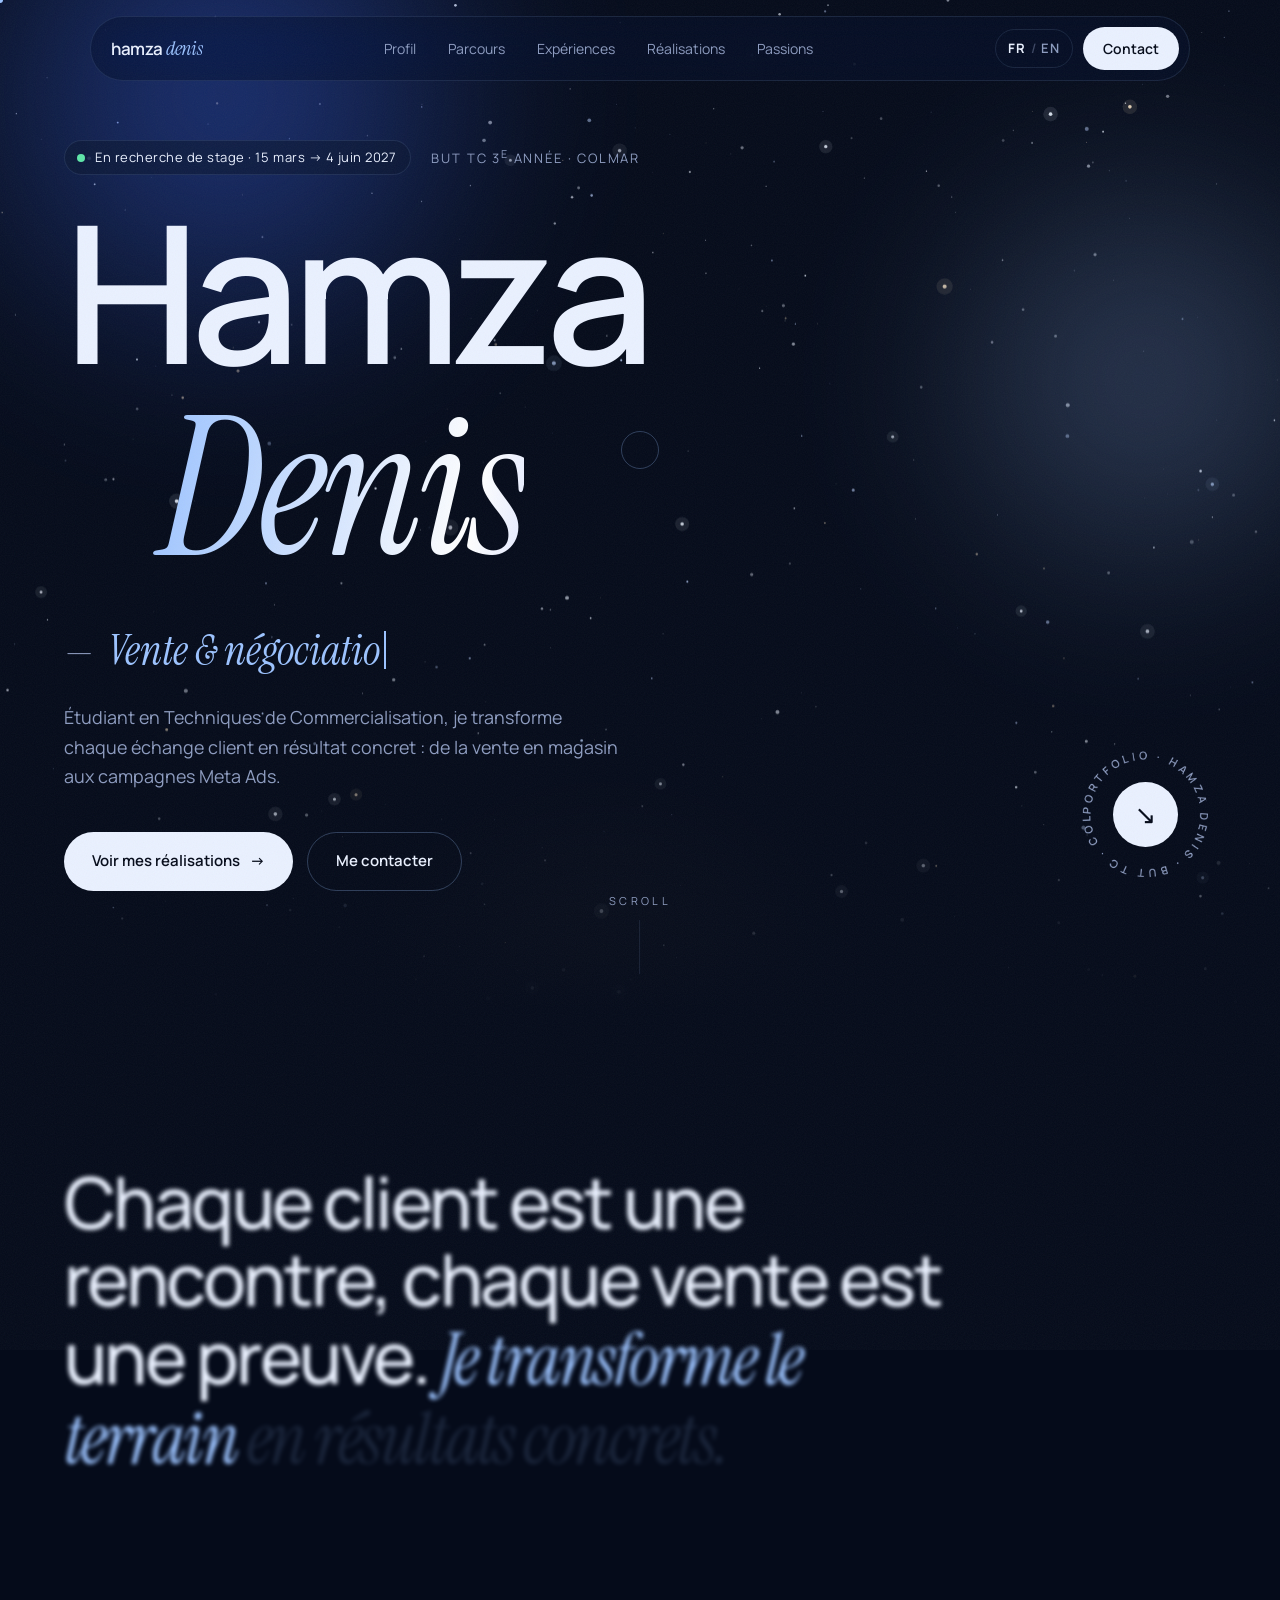
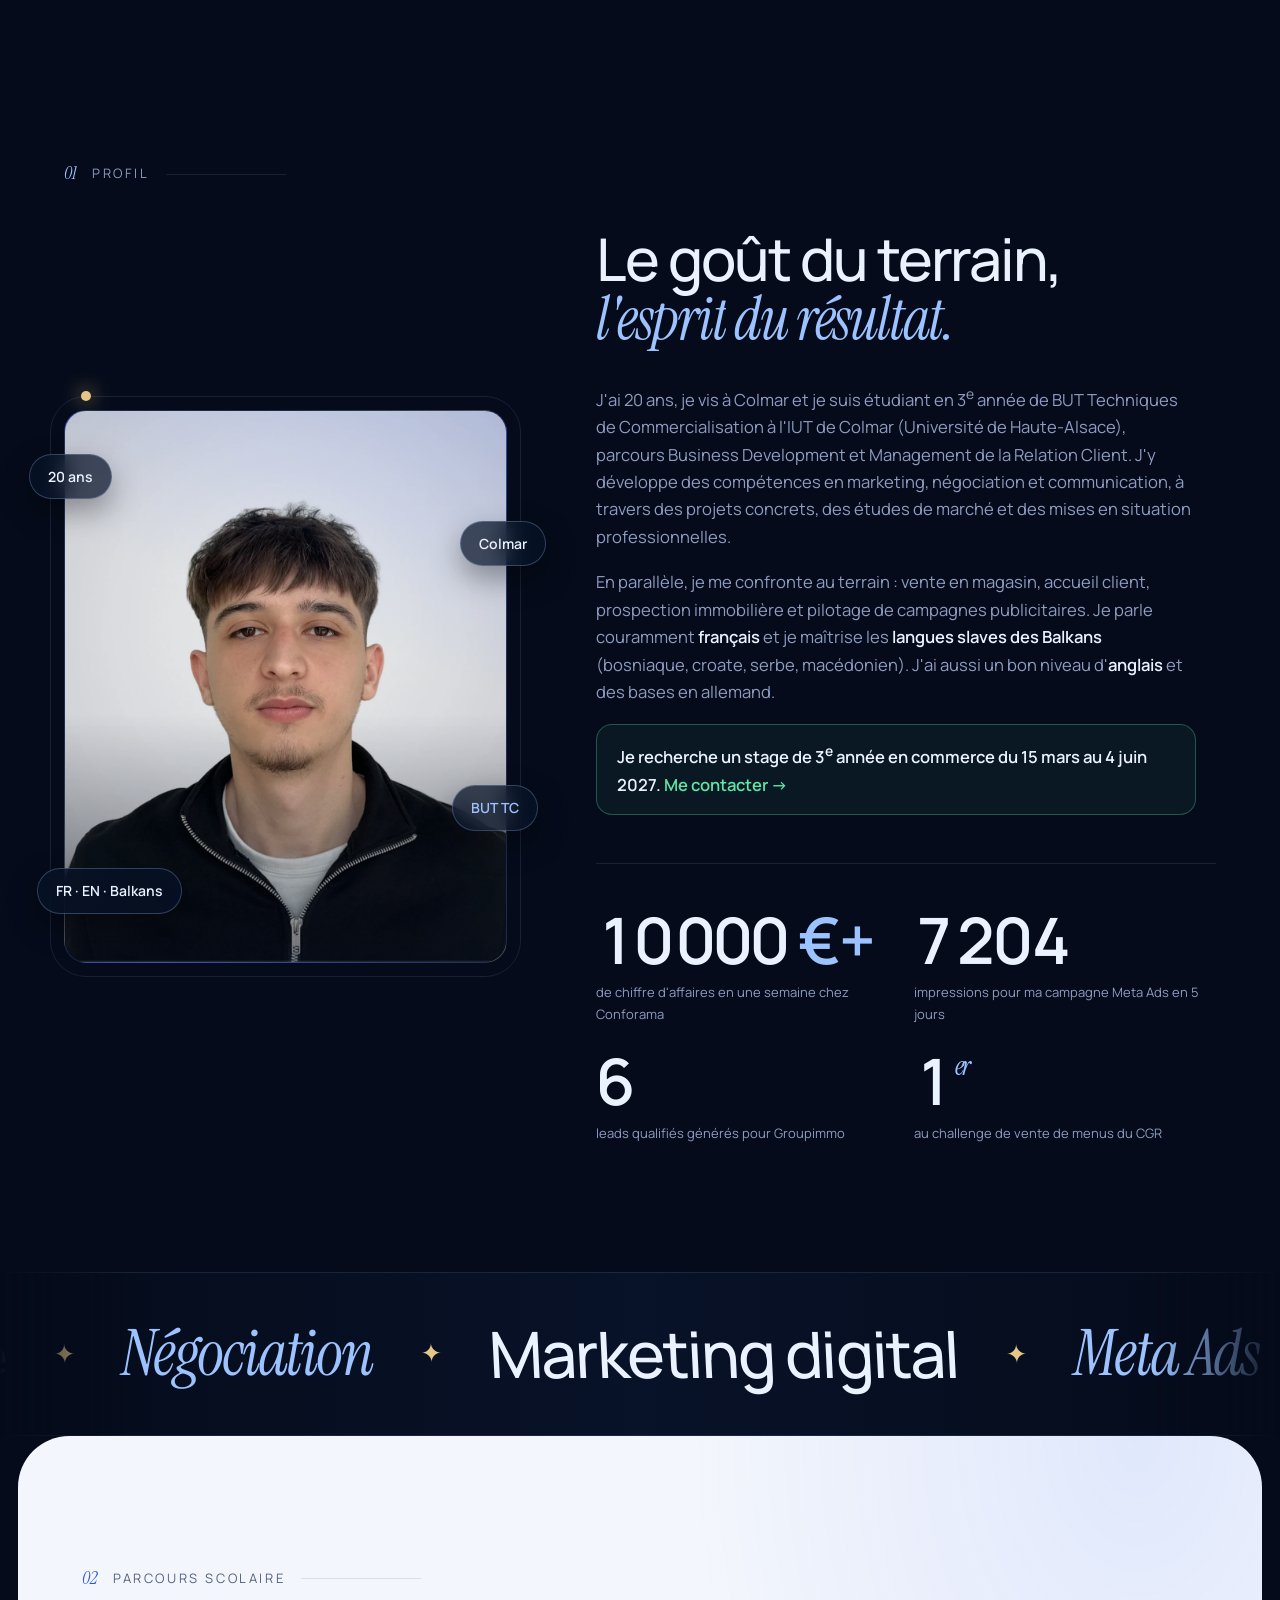
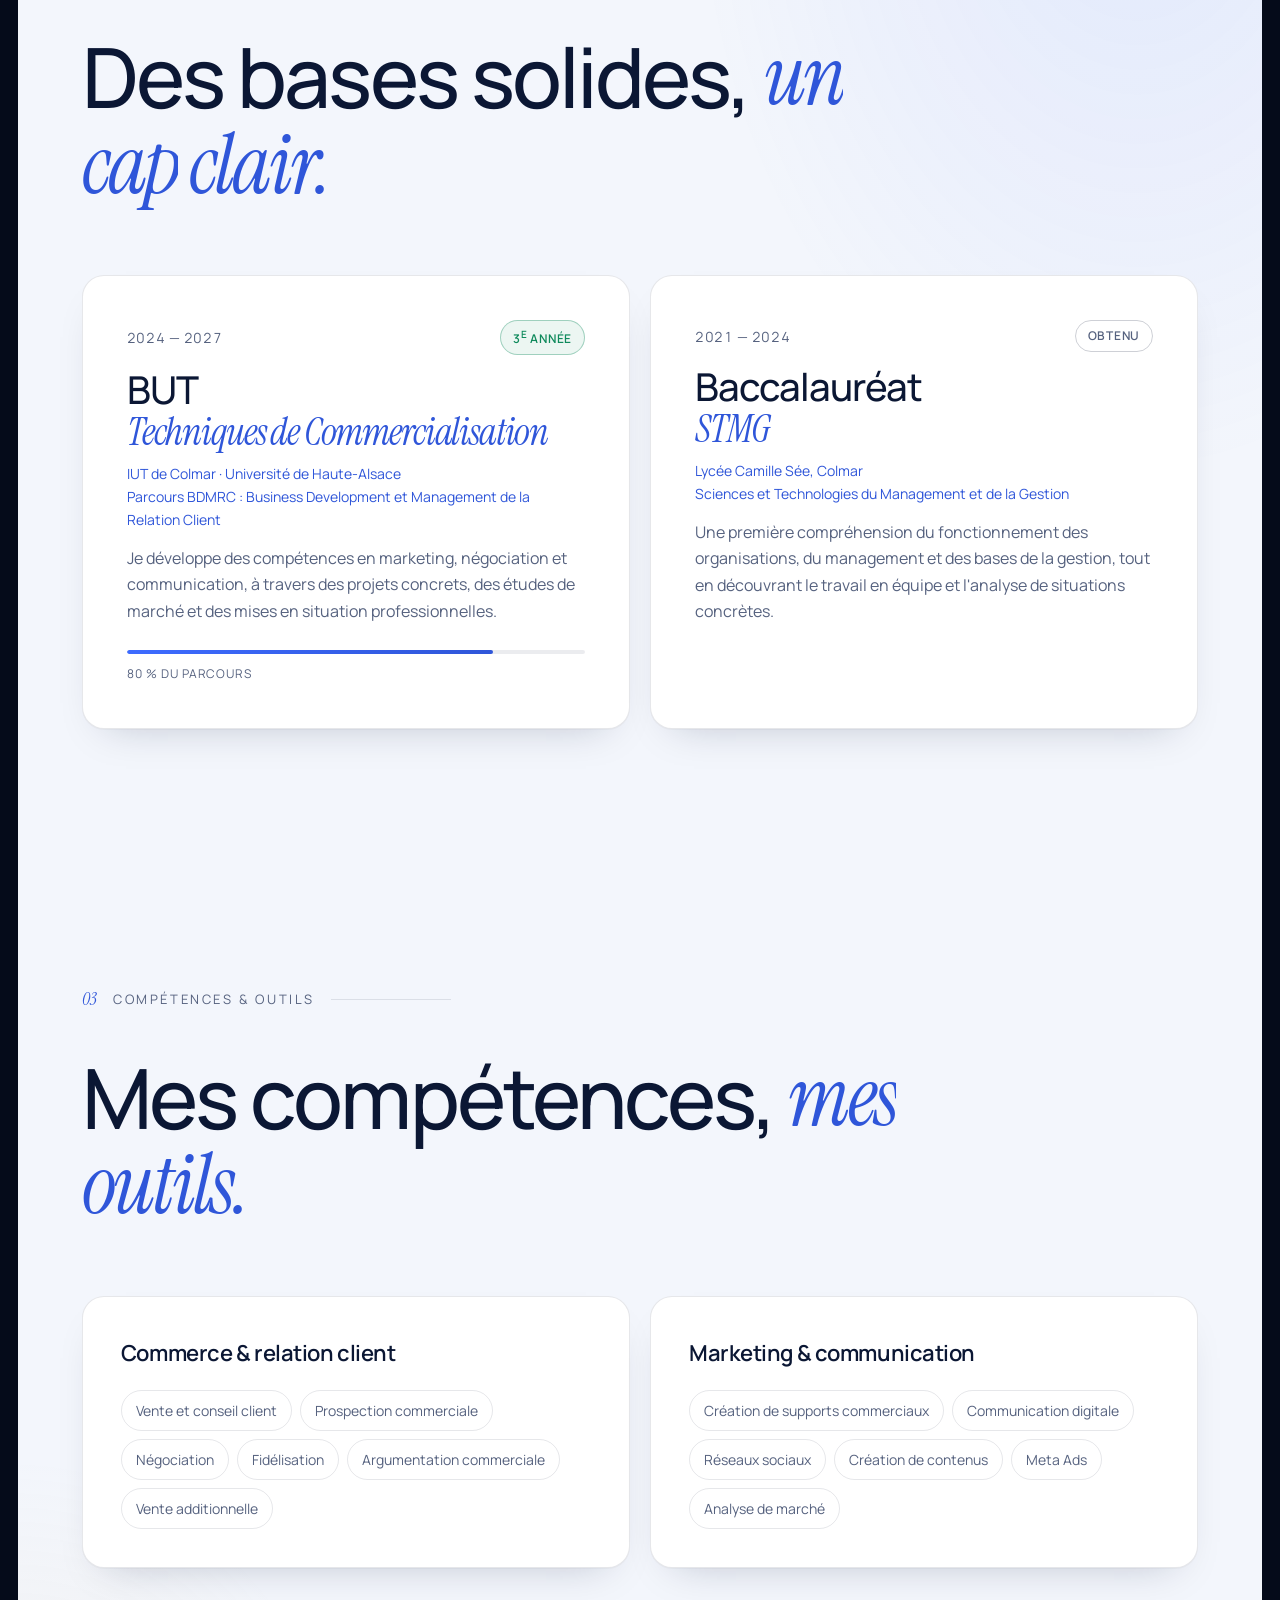
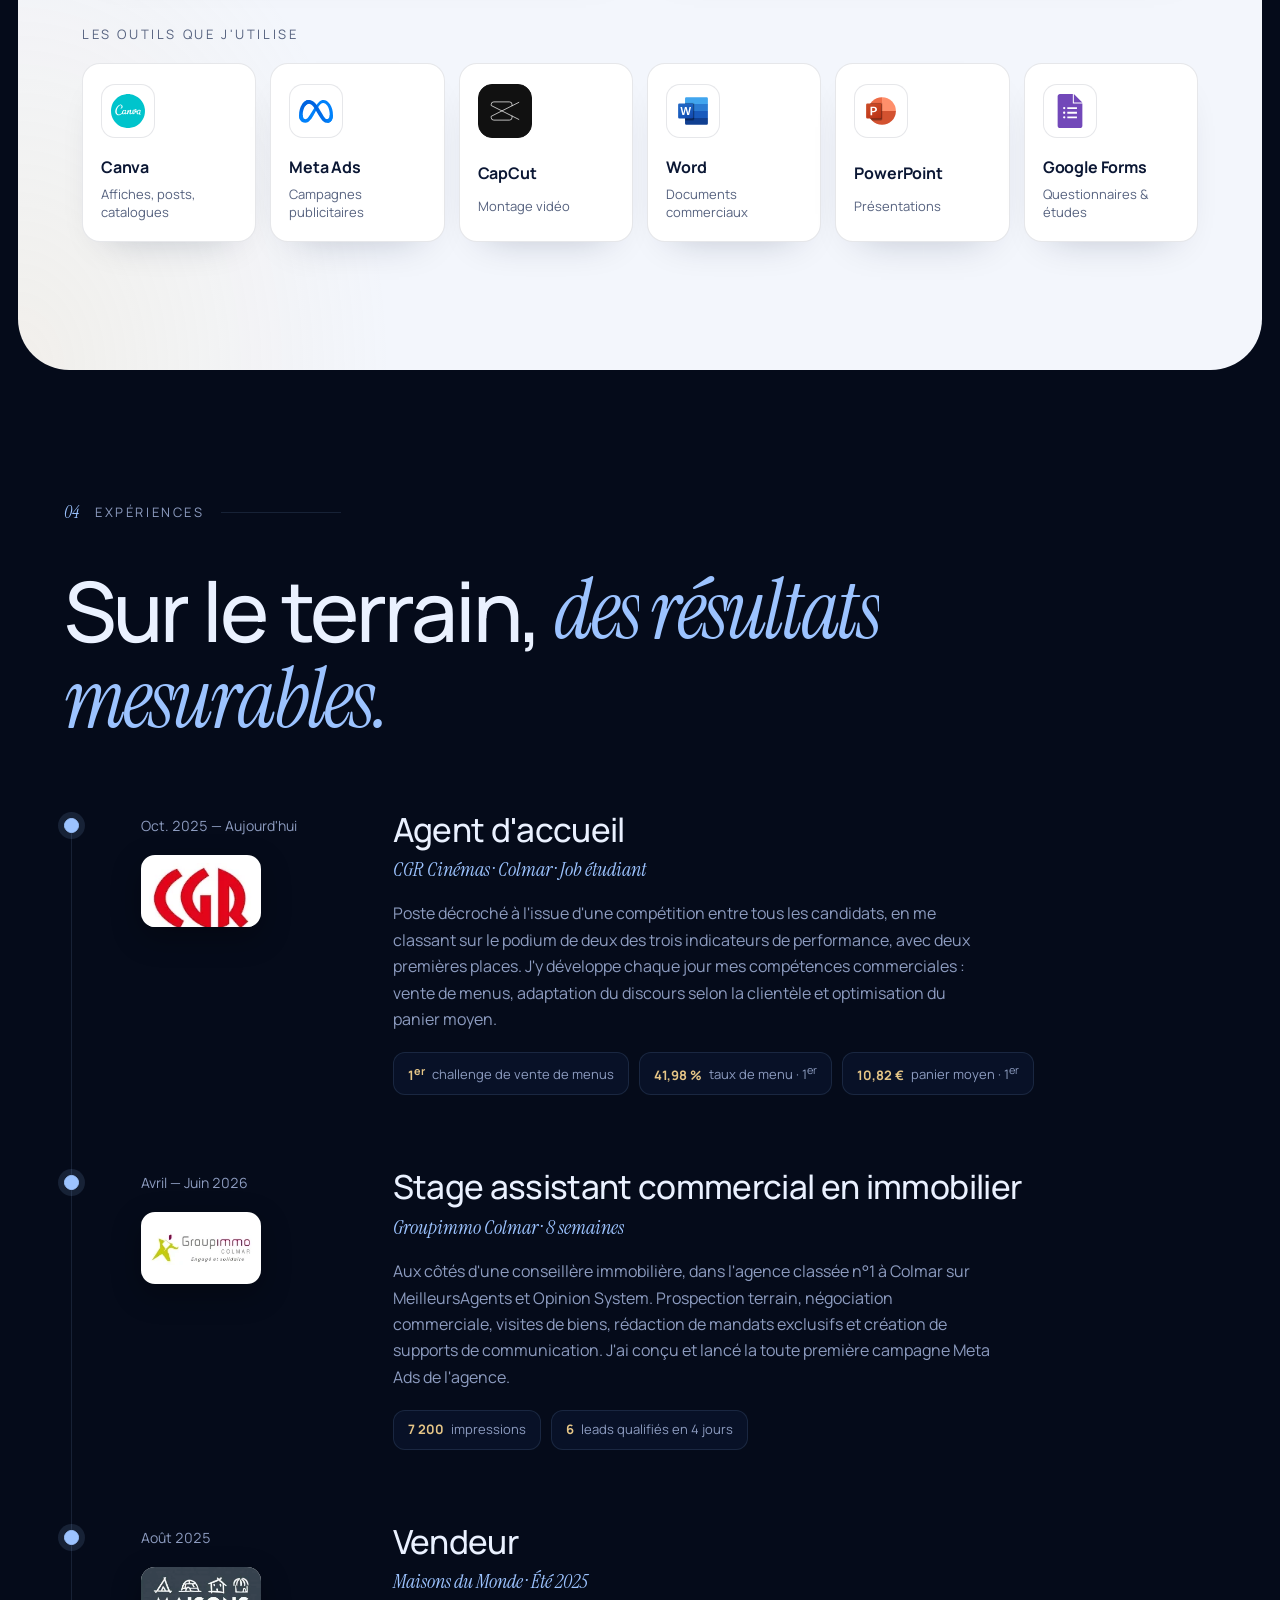
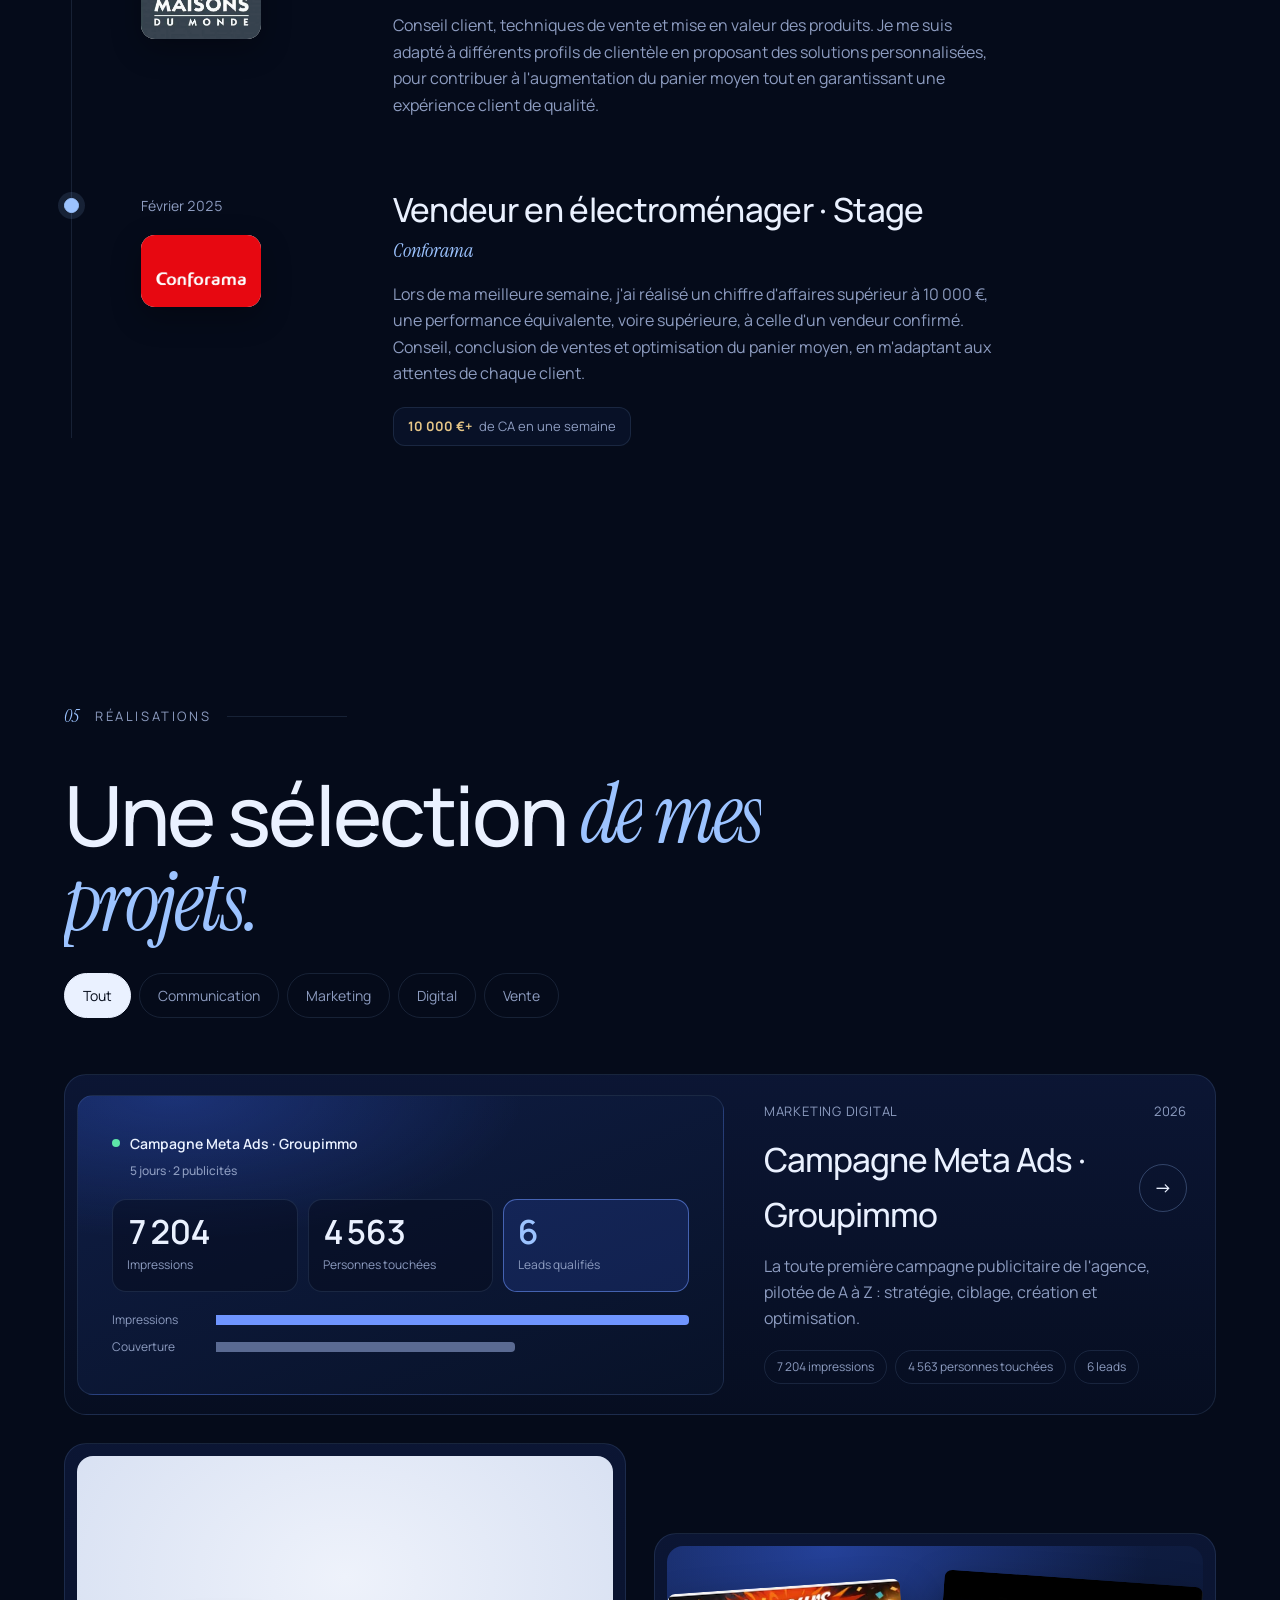
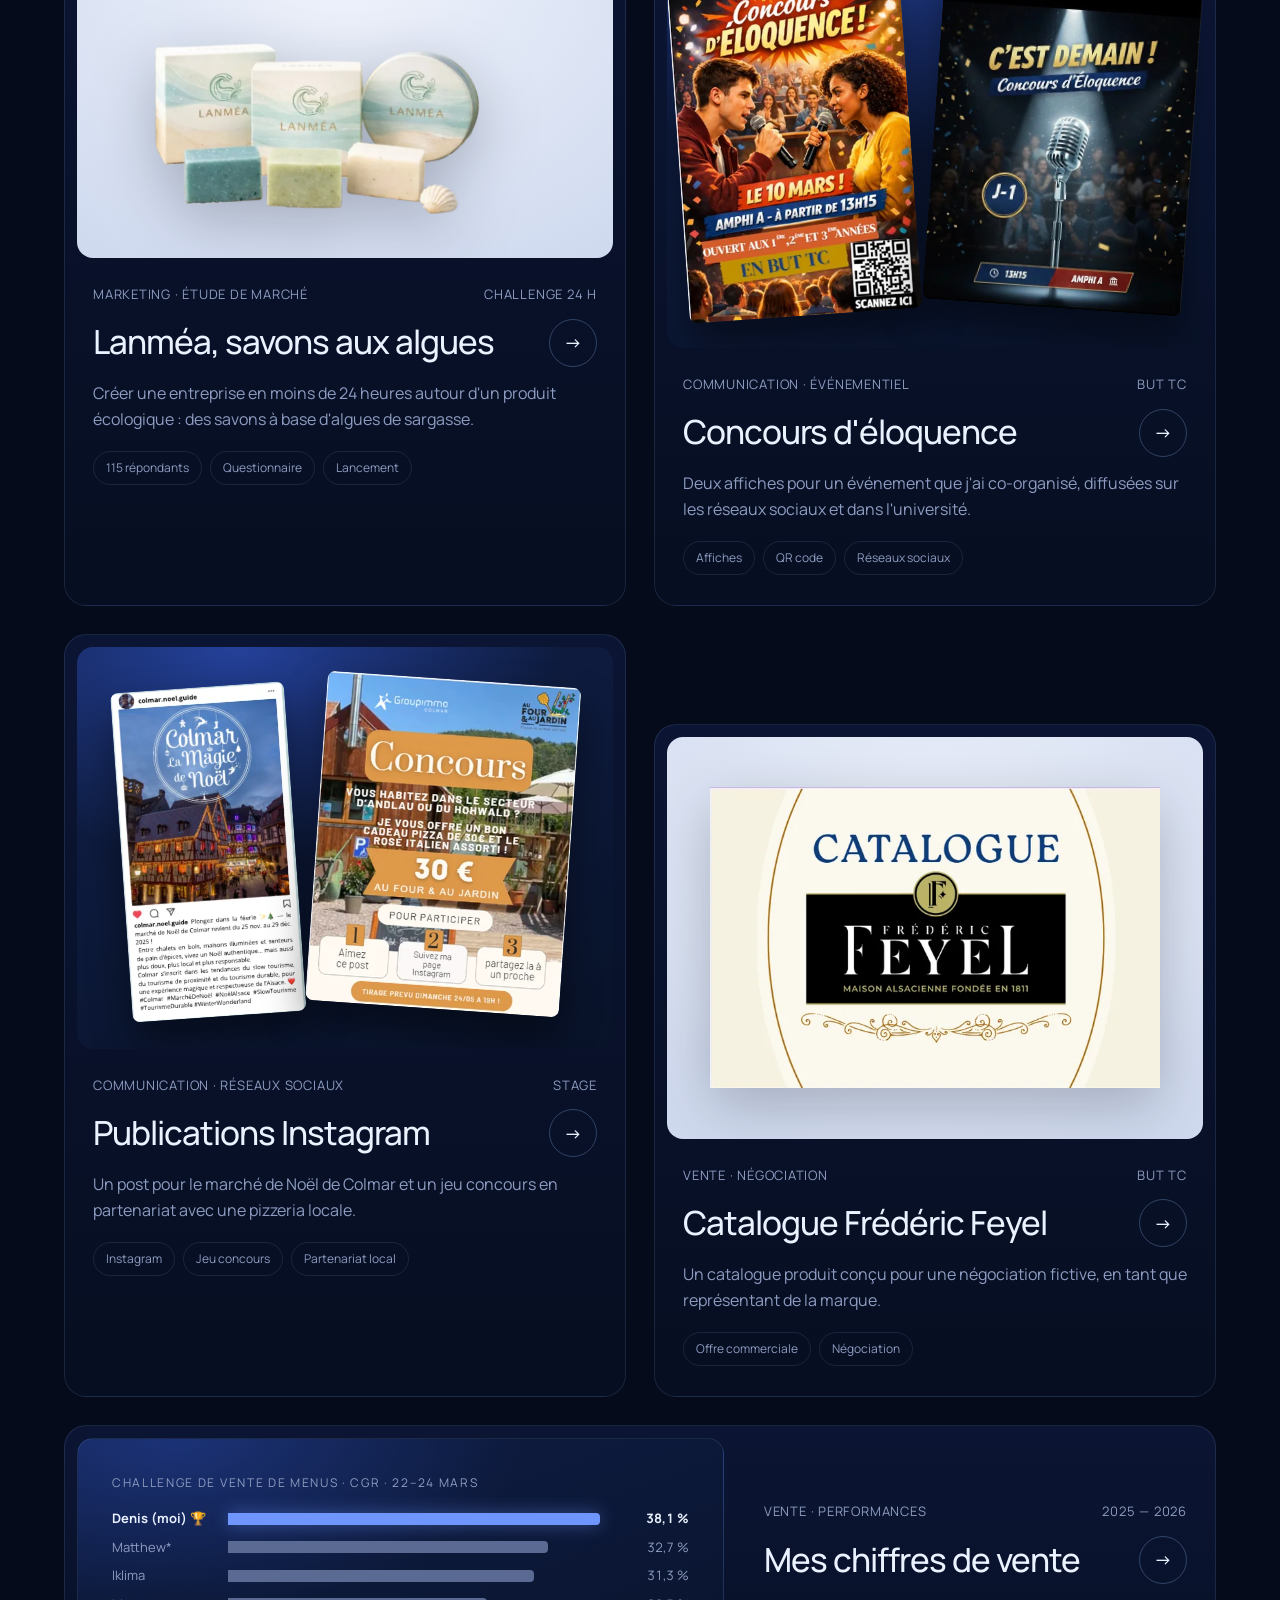
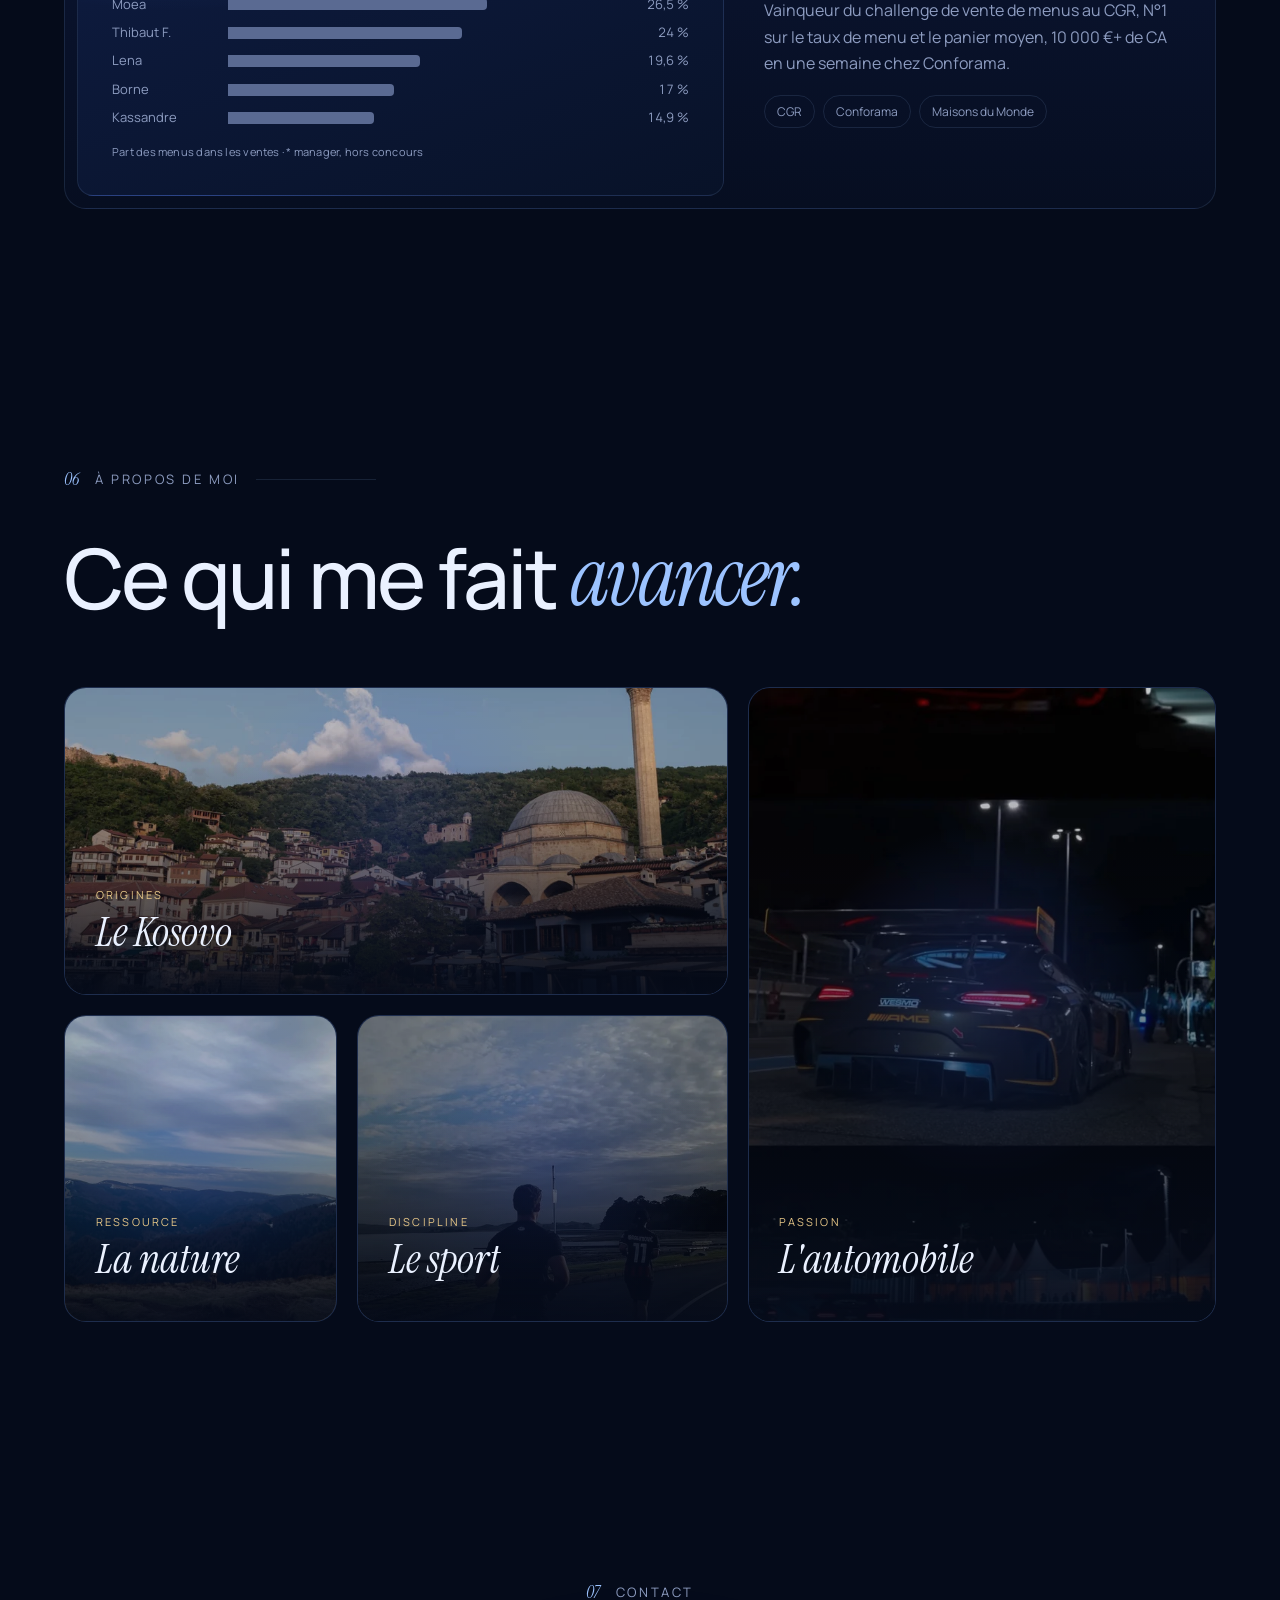
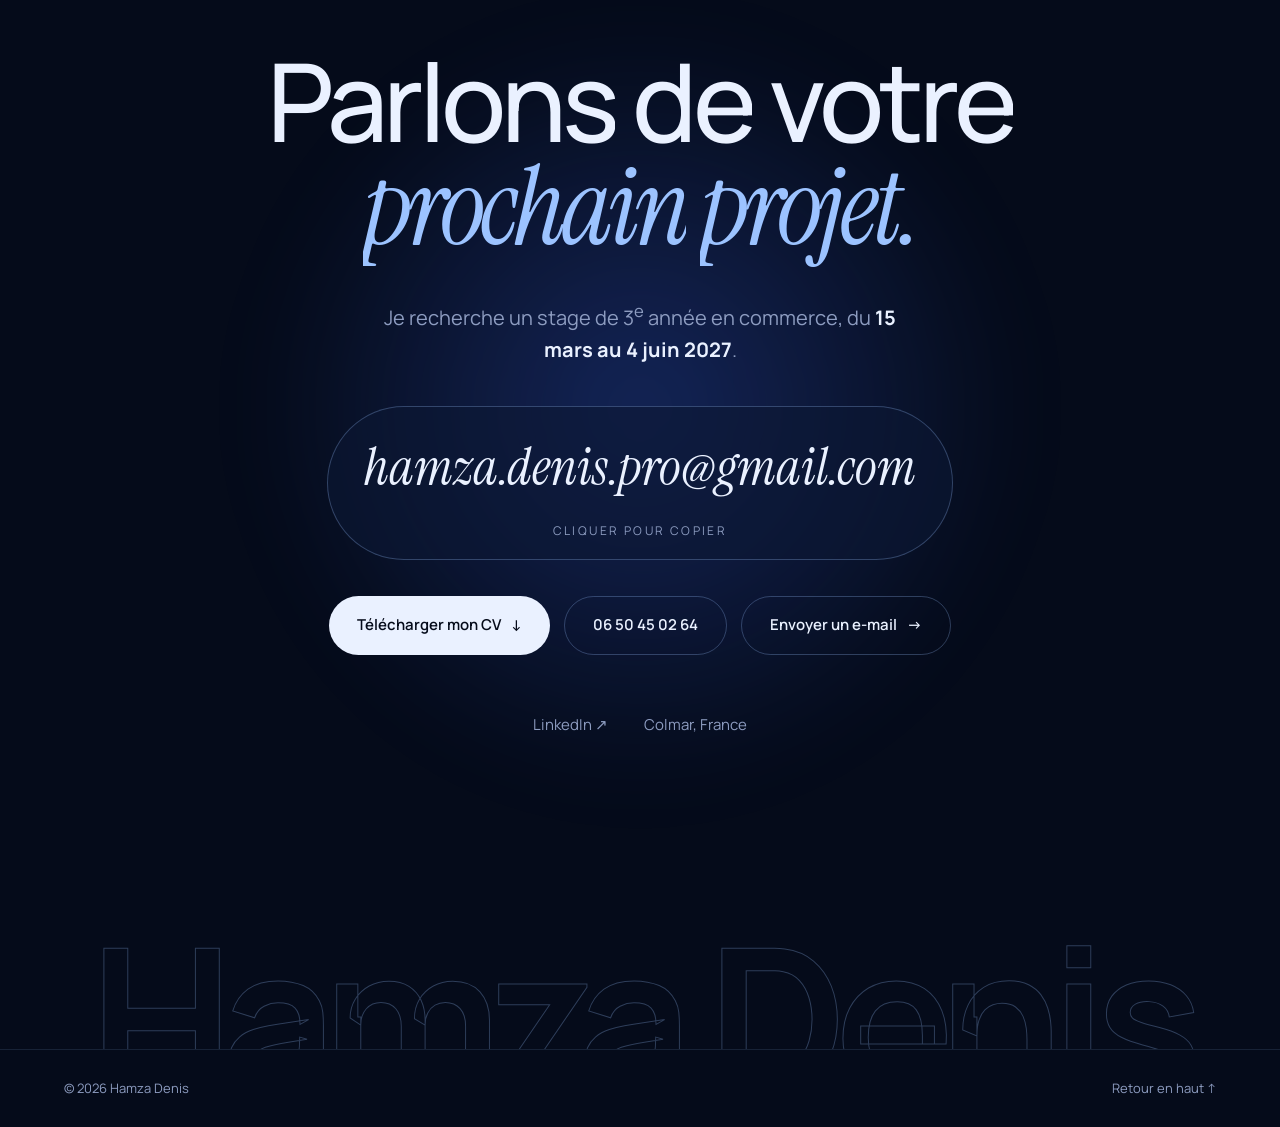
==== index.html @ ce9fbd15 "Replace light beams with twinkling starfield and shooting stars Co-Authored-By: Claude Opus 5.5 <nor" ====
<!doctype html>
<html lang="fr">
<head>
  <meta charset="utf-8" />
  <meta name="viewport" content="width=device-width, initial-scale=1" />
  <title>Hamza Denis — Portfolio</title>
  <meta name="description" content="Hamza Denis, étudiant en BUT Techniques de Commercialisation à Colmar. Vente, marketing digital, communication." />
  <meta name="theme-color" content="#050b1a" />
  <meta property="og:title" content="Hamza Denis — Portfolio" />
  <meta property="og:description" content="Étudiant en BUT Techniques de Commercialisation à Colmar. Vente, marketing digital, communication." />
  <meta property="og:image" content="https://hamzadenispro.github.io/assets/img/og-image.jpg" />
  <meta property="og:url" content="https://hamzadenispro.github.io/" />
  <meta property="og:type" content="website" />
  <meta property="og:locale" content="fr_FR" />
  <meta name="twitter:card" content="summary_large_image" />
  <link rel="canonical" href="https://hamzadenispro.github.io/" />
  <link rel="alternate" hreflang="en" href="en.html" />
  <link rel="icon" href="data:image/svg+xml,%3Csvg xmlns='http://www.w3.org/2000/svg' viewBox='0 0 64 64'%3E%3Crect width='64' height='64' rx='14' fill='%230b1630'/%3E%3Ctext x='50%25' y='56%25' text-anchor='middle' dominant-baseline='middle' font-family='Georgia,serif' font-style='italic' font-size='30' fill='%239cc3ff'%3EHD%3C/text%3E%3C/svg%3E" />
  <link rel="preconnect" href="https://fonts.googleapis.com" />
  <link rel="preconnect" href="https://fonts.gstatic.com" crossorigin />
  <link href="https://fonts.googleapis.com/css2?family=Instrument+Serif:ital@0;1&family=Manrope:wght@300;400;500;600;700&display=swap" rel="stylesheet" />
  <link rel="stylesheet" href="styles.css" />
</head>
<body class="is-loading">
  <div class="loader" aria-hidden="true">
    <div class="loader__inner">
      <span class="loader__mono">hamza <em>denis</em></span>
      <span class="loader__bar"><i></i></span>
      <span class="loader__count">0</span>
    </div>
  </div>

  <div class="cursor" aria-hidden="true"><div class="cursor__dot"></div><div class="cursor__ring"><span class="cursor__label"></span></div></div>
  <div class="grain" aria-hidden="true"></div>
  <div class="progress" aria-hidden="true"></div>

  <header class="nav">
    <a href="#top" class="nav__logo" data-magnetic aria-label="Accueil"><span>hamza</span> <em>denis</em></a>
    <nav class="nav__links" aria-label="Navigation principale">
      <a href="#profil">Profil</a>
      <a href="#parcours">Parcours</a>
      <a href="#experience">Expériences</a>
      <a href="#realisations">Réalisations</a>
      <a href="#passions">Passions</a>
    </nav>
    <div class="nav__right">
      <a href="en.html" class="lang" hreflang="en" lang="en" aria-label="English version"><b>FR</b><span>/</span>EN</a>
      <a href="#contact" class="btn btn--small" data-magnetic>Contact</a>
    </div>
    <button class="nav__burger" aria-label="Ouvrir le menu" aria-expanded="false"><span></span><span></span></button>
  </header>
  <div class="menu" aria-hidden="true" data-lenis-prevent>
    <a href="#profil">Profil</a>
    <a href="#parcours">Parcours</a>
    <a href="#experience">Expériences</a>
    <a href="#realisations">Réalisations</a>
    <a href="#passions">Passions</a>
    <a href="#contact">Contact</a>
    <a href="en.html" class="menu__lang" hreflang="en" lang="en">English version →</a>
  </div>

  <main id="top">
    <!-- ═════════════ HERO ═════════════ -->
    <section class="hero">
      <canvas class="hero__stars" aria-hidden="true"></canvas>
      <div class="hero__aurora" aria-hidden="true"><i></i><i></i><i></i></div>
      <div class="hero__content">
        <p class="hero__eyebrow reveal-up">
          <span class="status">En recherche de stage · 15 mars → 4 juin 2027</span>
          <span>BUT TC 3<sup>e</sup> année · Colmar</span>
        </p>
        <h1 class="hero__title" aria-label="Hamza Denis">
          <span class="line"><span class="split">Hamza</span></span>
          <span class="line"><em class="hero__last">Denis</em></span>
        </h1>
        <p class="hero__role reveal-up">
          <span class="hero__role-static">—</span>
          <span class="rotator" data-roles="Vente & négociation|Marketing digital|Communication|Relation client"></span>
        </p>
        <p class="hero__tagline reveal-up">
          Étudiant en Techniques de Commercialisation, je transforme chaque échange client en résultat concret&nbsp;: de la vente en magasin aux campagnes Meta&nbsp;Ads.
        </p>
        <div class="hero__cta reveal-up">
          <a href="#realisations" class="btn" data-magnetic>Voir mes réalisations <span class="arrow">→</span></a>
          <a href="#contact" class="btn btn--ghost" data-magnetic>Me contacter</a>
        </div>
      </div>
      <a href="#realisations" class="badge" aria-label="Voir les réalisations" data-magnetic>
        <svg viewBox="0 0 200 200" aria-hidden="true">
          <defs><path id="badge-circle" d="M100,100 m-78,0 a78,78 0 1,1 156,0 a78,78 0 1,1 -156,0" /></defs>
          <text><textPath href="#badge-circle">Portfolio · Hamza Denis · BUT TC · Colmar ·</textPath></text>
        </svg>
        <span class="badge__core">↘</span>
      </a>
      <a href="#profil" class="hero__scroll" aria-label="Défiler vers le profil">
        <span>Scroll</span><i></i>
      </a>
    </section>

    <!-- ═════════════ MANIFESTE ═════════════ -->
    <section class="manifesto" aria-label="En une phrase">
      <p class="manifesto__text" data-scrub>Chaque client est une rencontre, chaque vente est une preuve. <em>Je transforme le terrain en résultats concrets.</em></p>
    </section>

    <!-- ═════════════ PROFIL ═════════════ -->
    <section class="section about" id="profil">
      <div class="section__head">
        <span class="section__index">01</span>
        <h2 class="section__label">Profil</h2>
      </div>
      <div class="about__grid">
        <div class="about__visual reveal">
          <div class="portrait" data-tilt>
            <div class="portrait__inner">
              <img src="assets/img/hamza.webp" alt="Portrait de Hamza Denis" width="1400" height="1400" />
            </div>
            <div class="portrait__ring"></div>
            <span class="chip chip--1">20 ans</span>
            <span class="chip chip--2">Colmar</span>
            <span class="chip chip--3">BUT TC</span>
            <span class="chip chip--4">FR · EN · Balkans</span>
          </div>
        </div>
        <div class="about__text">
          <h3 class="display reveal" data-words>Le goût du terrain, <em>l'esprit du résultat.</em></h3>
          <div class="about__paras">
            <p class="reveal">J'ai 20 ans, je vis à Colmar et je suis étudiant en 3<sup>e</sup> année de BUT Techniques de Commercialisation à l'IUT de Colmar (Université de Haute-Alsace), parcours Business Development et Management de la Relation Client. J'y développe des compétences en marketing, négociation et communication, à travers des projets concrets, des études de marché et des mises en situation professionnelles.</p>
            <p class="reveal">En parallèle, je me confronte au terrain&nbsp;: vente en magasin, accueil client, prospection immobilière et pilotage de campagnes publicitaires. Je parle couramment <strong>français</strong> et je maîtrise les <strong>langues slaves des Balkans</strong> (bosniaque, croate, serbe, macédonien). J'ai aussi un bon niveau d'<strong>anglais</strong> et des bases en allemand.</p>
            <p class="reveal about__search"><strong>Je recherche un stage de 3<sup>e</sup> année en commerce du 15 mars au 4 juin 2027.</strong> <a href="#contact">Me contacter →</a></p>
          </div>
          <div class="stats">
            <div class="stat reveal">
              <div class="stat__value"><b data-count="10000">0</b><span> €+</span></div>
              <span class="stat__label">de chiffre d'affaires en une semaine chez Conforama</span>
            </div>
            <div class="stat reveal">
              <div class="stat__value"><b data-count="7204">0</b></div>
              <span class="stat__label">impressions pour ma campagne Meta Ads en 5 jours</span>
            </div>
            <div class="stat reveal">
              <div class="stat__value"><b data-count="6">0</b></div>
              <span class="stat__label">leads qualifiés générés pour Groupimmo</span>
            </div>
            <div class="stat reveal">
              <div class="stat__value"><b data-count="1">0</b><span class="stat__pre">er</span></div>
              <span class="stat__label">au challenge de vente de menus du CGR</span>
            </div>
          </div>
        </div>
      </div>
    </section>

    <div class="marquee" aria-hidden="true">
      <div class="marquee__track">
        <span class="marquee__item">Vente</span><span class="marquee__item">Négociation</span><span class="marquee__item">Marketing digital</span><span class="marquee__item">Meta Ads</span><span class="marquee__item">Communication</span><span class="marquee__item">Étude de marché</span><span class="marquee__item">Relation client</span><span class="marquee__item">Prospection</span>
        <span class="marquee__item">Vente</span><span class="marquee__item">Négociation</span><span class="marquee__item">Marketing digital</span><span class="marquee__item">Meta Ads</span><span class="marquee__item">Communication</span><span class="marquee__item">Étude de marché</span><span class="marquee__item">Relation client</span><span class="marquee__item">Prospection</span>
      </div>
    </div>

    <div class="band band--light">
    <!-- ═════════════ PARCOURS ═════════════ -->
    <section class="section" id="parcours">
      <div class="section__head">
        <span class="section__index">02</span>
        <h2 class="section__label">Parcours scolaire</h2>
      </div>
      <h3 class="display reveal" data-words>Des bases solides, <em>un cap clair.</em></h3>
      <div class="edu">
        <article class="card edu__card reveal">
          <div class="edu__top">
            <span class="edu__years">2024 — 2027</span>
            <span class="pill pill--live">3<sup>e</sup> année</span>
          </div>
          <h4 class="edu__title">BUT <em>Techniques de Commercialisation</em></h4>
          <p class="edu__sub">IUT de Colmar · Université de Haute-Alsace<br />Parcours BDMRC : Business Development et Management de la Relation Client</p>
          <p class="edu__text">Je développe des compétences en marketing, négociation et communication, à travers des projets concrets, des études de marché et des mises en situation professionnelles.</p>
          <div class="edu__progress" data-start="2024-09-01" data-end="2027-06-30">
            <div class="edu__bar"><i></i></div>
            <span class="edu__pct"></span>
          </div>
        </article>
        <article class="card edu__card reveal">
          <div class="edu__top">
            <span class="edu__years">2021 — 2024</span>
            <span class="pill">Obtenu</span>
          </div>
          <h4 class="edu__title">Baccalauréat <em>STMG</em></h4>
          <p class="edu__sub">Lycée Camille Sée, Colmar<br />Sciences et Technologies du Management et de la Gestion</p>
          <p class="edu__text">Une première compréhension du fonctionnement des organisations, du management et des bases de la gestion, tout en découvrant le travail en équipe et l'analyse de situations concrètes.</p>
        </article>
      </div>
    </section>

    <!-- ═════════════ OUTILS ═════════════ -->
    <section class="section tools" id="outils">
      <div class="section__head">
        <span class="section__index">03</span>
        <h2 class="section__label">Compétences & outils</h2>
      </div>
      <h3 class="display reveal" data-words>Mes compétences, <em>mes outils.</em></h3>
      <div class="skillsets">
        <article class="card skillset reveal">
          <h4>Commerce &amp; relation client</h4>
          <ul class="tags"><li>Vente et conseil client</li><li>Prospection commerciale</li><li>Négociation</li><li>Fidélisation</li><li>Argumentation commerciale</li><li>Vente additionnelle</li></ul>
        </article>
        <article class="card skillset reveal">
          <h4>Marketing &amp; communication</h4>
          <ul class="tags"><li>Création de supports commerciaux</li><li>Communication digitale</li><li>Réseaux sociaux</li><li>Création de contenus</li><li>Meta Ads</li><li>Analyse de marché</li></ul>
        </article>
      </div>
      <p class="tools__head reveal">Les outils que j'utilise</p>
      <ul class="toolbox">
          <li class="tool reveal" style="transition-delay:0ms"><span class="tool__icon"><img src="assets/logos/canva.svg" alt="" width="30" height="30" /></span><b>Canva</b><small>Affiches, posts, catalogues</small></li>
          <li class="tool reveal" style="transition-delay:60ms"><span class="tool__icon"><img src="assets/logos/meta.svg" alt="" width="30" height="30" /></span><b>Meta Ads</b><small>Campagnes publicitaires</small></li>
          <li class="tool reveal" style="transition-delay:120ms"><span class="tool__icon tool__icon--dark"><img src="assets/logos/capcut.svg" alt="" width="30" height="30" /></span><b>CapCut</b><small>Montage vidéo</small></li>
          <li class="tool reveal" style="transition-delay:180ms"><span class="tool__icon"><img src="assets/logos/word.svg" alt="" width="30" height="30" /></span><b>Word</b><small>Documents commerciaux</small></li>
          <li class="tool reveal" style="transition-delay:240ms"><span class="tool__icon"><img src="assets/logos/powerpoint.svg" alt="" width="30" height="30" /></span><b>PowerPoint</b><small>Présentations</small></li>
          <li class="tool reveal" style="transition-delay:300ms"><span class="tool__icon"><img src="assets/logos/googleforms.svg" alt="" width="30" height="30" /></span><b>Google Forms</b><small>Questionnaires &amp; études</small></li>
      </ul>
    </section>
    </div>

    <!-- ═════════════ EXPÉRIENCES ═════════════ -->
    <section class="section experience" id="experience">
      <div class="section__head">
        <span class="section__index">04</span>
        <h2 class="section__label">Expériences</h2>
      </div>
      <h3 class="display reveal" data-words>Sur le terrain, <em>des résultats mesurables.</em></h3>
      <div class="timeline">
        <div class="timeline__line"><i></i></div>

        <article class="tl-item reveal">
          <div class="tl-item__side">
            <span class="tl-item__period">Oct. 2025 — Aujourd'hui</span>
            <div class="logo-tile"><img src="assets/img/logo-cgr.webp" alt="CGR Cinémas" loading="lazy" /></div>
          </div>
          <div class="tl-item__body">
            <h4 class="tl-item__role">Agent d'accueil</h4>
            <div class="tl-item__place">CGR Cinémas · Colmar · Job étudiant</div>
            <p class="tl-item__text">Poste décroché à l'issue d'une compétition entre tous les candidats, en me classant sur le podium de deux des trois indicateurs de performance, avec deux premières places. J'y développe chaque jour mes compétences commerciales&nbsp;: vente de menus, adaptation du discours selon la clientèle et optimisation du panier moyen.</p>
            <ul class="tl-item__kpis">
              <li><b>1<sup>er</sup></b> challenge de vente de menus</li>
              <li><b>41,98 %</b> taux de menu · 1<sup>er</sup></li>
              <li><b>10,82 €</b> panier moyen · 1<sup>er</sup></li>
            </ul>
          </div>
        </article>

        <article class="tl-item reveal">
          <div class="tl-item__side">
            <span class="tl-item__period">Avril — Juin 2026</span>
            <div class="logo-tile"><img src="assets/img/logo-groupimmo.webp" alt="Groupimmo Colmar" loading="lazy" /></div>
          </div>
          <div class="tl-item__body">
            <h4 class="tl-item__role">Stage assistant commercial en immobilier</h4>
            <div class="tl-item__place">Groupimmo Colmar · 8 semaines</div>
            <p class="tl-item__text">Aux côtés d'une conseillère immobilière, dans l'agence classée n°1 à Colmar sur MeilleursAgents et Opinion System. Prospection terrain, négociation commerciale, visites de biens, rédaction de mandats exclusifs et création de supports de communication. J'ai conçu et lancé la toute première campagne Meta Ads de l'agence.</p>
            <ul class="tl-item__kpis">
              <li><b>7 200</b> impressions</li>
              <li><b>6</b> leads qualifiés en 4 jours</li>
            </ul>
          </div>
        </article>

        <article class="tl-item reveal">
          <div class="tl-item__side">
            <span class="tl-item__period">Août 2025</span>
            <div class="logo-tile logo-tile--wide"><img src="assets/img/logo-mdm.webp" alt="Maisons du Monde" loading="lazy" /></div>
          </div>
          <div class="tl-item__body">
            <h4 class="tl-item__role">Vendeur</h4>
            <div class="tl-item__place">Maisons du Monde · Été 2025</div>
            <p class="tl-item__text">Conseil client, techniques de vente et mise en valeur des produits. Je me suis adapté à différents profils de clientèle en proposant des solutions personnalisées, pour contribuer à l'augmentation du panier moyen tout en garantissant une expérience client de qualité.</p>
          </div>
        </article>

        <article class="tl-item reveal">
          <div class="tl-item__side">
            <span class="tl-item__period">Février 2025</span>
            <div class="logo-tile logo-tile--wide"><img src="assets/img/logo-conforama.webp" alt="Conforama" loading="lazy" /></div>
          </div>
          <div class="tl-item__body">
            <h4 class="tl-item__role">Vendeur en électroménager · Stage</h4>
            <div class="tl-item__place">Conforama</div>
            <p class="tl-item__text">Lors de ma meilleure semaine, j'ai réalisé un chiffre d'affaires supérieur à 10 000 €, une performance équivalente, voire supérieure, à celle d'un vendeur confirmé. Conseil, conclusion de ventes et optimisation du panier moyen, en m'adaptant aux attentes de chaque client.</p>
            <ul class="tl-item__kpis">
              <li><b>10 000 €+</b> de CA en une semaine</li>
            </ul>
          </div>
        </article>
      </div>
    </section>

    <!-- ═════════════ RÉALISATIONS ═════════════ -->
    <section class="section projects" id="realisations">
      <div class="section__head">
        <span class="section__index">05</span>
        <h2 class="section__label">Réalisations</h2>
      </div>
      <div class="projects__head">
        <h3 class="display reveal" data-words>Une sélection <em>de mes projets.</em></h3>
        <div class="filters reveal" role="tablist" aria-label="Filtrer les réalisations">
          <button class="filter is-active" data-filter="all" role="tab" aria-selected="true">Tout</button>
          <button class="filter" data-filter="com" role="tab" aria-selected="false">Communication</button>
          <button class="filter" data-filter="mkt" role="tab" aria-selected="false">Marketing</button>
          <button class="filter" data-filter="digital" role="tab" aria-selected="false">Digital</button>
          <button class="filter" data-filter="vente" role="tab" aria-selected="false">Vente</button>
        </div>
      </div>

      <div class="projects__grid">
        <!-- Meta Ads -->
        <article class="card project project--wide reveal" data-cat="digital" tabindex="0" data-tilt data-cursor="Voir">
          <div class="project__media project__media--chart">
            <div class="dash">
              <div class="dash__head"><span class="dash__live"></span>Campagne Meta Ads · Groupimmo<small>5 jours · 2 publicités</small></div>
              <div class="dash__kpis">
                <div><b data-count="7204">0</b><span>Impressions</span></div>
                <div><b data-count="4563">0</b><span>Personnes touchées</span></div>
                <div class="is-key"><b data-count="6">0</b><span>Leads qualifiés</span></div>
              </div>
              <div class="dash__funnel">
                <div class="fbar" style="--v:1"><span>Impressions</span><i></i></div>
                <div class="fbar" style="--v:0.6334"><span>Couverture</span><i></i></div>
              </div>
            </div>
          </div>
          <div class="project__body">
            <div class="project__meta"><span>Marketing digital</span><span>2026</span></div>
            <h4 class="project__title">Campagne Meta Ads · Groupimmo<span class="project__arrow">→</span></h4>
            <p class="project__text">La toute première campagne publicitaire de l'agence, pilotée de A à Z&nbsp;: stratégie, ciblage, création et optimisation.</p>
            <ul class="tags"><li>7 204 impressions</li><li>4 563 personnes touchées</li><li>6 leads</li></ul>
          </div>
          <template class="project__detail">
            <p class="lb__kicker">Marketing digital · Groupimmo Colmar</p>
            <h3 class="lb__title">Création et gestion complète d'une campagne <em>Meta Ads</em></h3>
            <div class="lb__stats">
              <div><b>7 204</b><span>impressions</span></div>
              <div><b>4 563</b><span>personnes touchées</span></div>
              <div><b>6</b><span>leads qualifiés</span></div>
              <div><b>5 j</b><span>de diffusion</span></div>
            </div>
            <p>Lors de mon stage chez Groupimmo, j'ai eu l'opportunité de créer et piloter entièrement la première campagne publicitaire Meta Ads de l'entreprise.</p>
            <p>De la stratégie publicitaire jusqu'à la mise en ligne, j'ai réalisé l'intégralité du projet&nbsp;: conception de la campagne, ciblage de l'audience, création du contenu publicitaire et optimisation des performances.</p>
            <p>Grâce à cette stratégie, nous avons obtenu 6 leads qualifiés en quelques jours, un excellent résultat dans le secteur de l'immobilier. Ce projet démontre ma capacité à gérer une campagne de A à Z, à analyser ses performances et à obtenir des résultats concrets rapidement.</p>
            <div class="lb__gallery"><img src="assets/img/mkt-meta-ads.webp" alt="Tableau de bord Meta Ads" loading="lazy" /></div>
          </template>
        </article>

        <!-- Lanméa -->
        <article class="card project reveal" data-cat="mkt" tabindex="0" data-tilt data-cursor="Voir">
          <div class="project__media project__media--soft">
            <img src="assets/img/mkt-lanmea.webp" alt="Savons Lanméa à base d'algues de sargasse" loading="lazy" />
          </div>
          <div class="project__body">
            <div class="project__meta"><span>Marketing · Étude de marché</span><span>Challenge 24 h</span></div>
            <h4 class="project__title">Lanméa, savons aux algues<span class="project__arrow">→</span></h4>
            <p class="project__text">Créer une entreprise en moins de 24 heures autour d'un produit écologique&nbsp;: des savons à base d'algues de sargasse.</p>
            <ul class="tags"><li>115 répondants</li><li>Questionnaire</li><li>Lancement</li></ul>
          </div>
          <template class="project__detail">
            <p class="lb__kicker">Marketing · Analyse de marché</p>
            <h3 class="lb__title">Lanméa, <em>des savons à base d'algues de sargasse</em></h3>
            <p>Ce projet s'inscrivait dans un challenge de groupe consistant à créer une entreprise en moins de 24 heures, en respectant certains critères, notamment le développement d'un produit écologique et utile pour l'environnement.</p>
            <p>Mon groupe et moi avons choisi de concevoir des savons à base d'algues de sargasse, connues pour être nocives pour les écosystèmes marins lorsqu'elles prolifèrent.</p>
            <p>J'ai élaboré et diffusé un questionnaire, puis réalisé les tableaux statistiques pour évaluer l'intérêt des consommateurs. Les résultats nous ont permis de valider l'intérêt potentiel du produit auprès du public.</p>
            <p>Le projet avait un fort potentiel de concrétisation&nbsp;: points de vente identifiés, laboratoires de fabrication trouvés et étapes de commercialisation structurées. Tout était prêt pour un lancement.</p>
            <div class="lb__gallery lb__gallery--3">
              <img src="assets/img/mkt-lanmea.webp" alt="Visuel des savons Lanméa" loading="lazy" class="on-light" />
              <img src="assets/img/mkt-etude-1.webp" alt="Résultats de l'étude de marché (1)" loading="lazy" />
              <img src="assets/img/mkt-etude-2.webp" alt="Résultats de l'étude de marché (2)" loading="lazy" />
            </div>
          </template>
        </article>

        <!-- Concours d'éloquence -->
        <article class="card project reveal" data-cat="com" tabindex="0" data-tilt data-cursor="Voir">
          <div class="project__media project__media--duo">
            <img src="assets/img/com-eloquence.webp" alt="Affiche du Concours d'éloquence" loading="lazy" />
            <img src="assets/img/com-eloquence-j1.webp" alt="Affiche J-1 du Concours d'éloquence" loading="lazy" />
          </div>
          <div class="project__body">
            <div class="project__meta"><span>Communication · Événementiel</span><span>BUT TC</span></div>
            <h4 class="project__title">Concours d'éloquence<span class="project__arrow">→</span></h4>
            <p class="project__text">Deux affiches pour un événement que j'ai co-organisé, diffusées sur les réseaux sociaux et dans l'université.</p>
            <ul class="tags"><li>Affiches</li><li>QR code</li><li>Réseaux sociaux</li></ul>
          </div>
          <template class="project__detail">
            <p class="lb__kicker">Communication · Événementiel</p>
            <h3 class="lb__title">Affiches du <em>Concours d'éloquence</em></h3>
            <p>J'ai créé deux affiches pour promouvoir un événement dont j'étais l'un des organisateurs, avec des supports visuels clairs, attractifs et informatifs pour communiquer efficacement auprès du public.</p>
            <p>Ces affiches ont été diffusées sur les réseaux sociaux pour toucher une audience large et ciblée, et affichées au sein de l'université pour augmenter leur visibilité auprès des étudiants.</p>
            <p>J'y ai intégré un QR code pour faciliter l'accès aux informations et aux inscriptions&nbsp;: une démarche d'optimisation de l'expérience utilisateur et de conversion des prospects en participants.</p>
            <div class="lb__gallery lb__gallery--2">
              <img src="assets/img/com-eloquence.webp" alt="Affiche du Concours d'éloquence" loading="lazy" />
              <img src="assets/img/com-eloquence-j1.webp" alt="Affiche J-1" loading="lazy" />
            </div>
          </template>
        </article>

        <!-- Instagram -->
        <article class="card project reveal" data-cat="com" tabindex="0" data-tilt data-cursor="Voir">
          <div class="project__media project__media--duo">
            <img src="assets/img/com-noel.webp" alt="Publication Instagram sur le marché de Noël de Colmar" loading="lazy" />
            <img src="assets/img/com-concours.webp" alt="Publication Instagram du jeu concours" loading="lazy" />
          </div>
          <div class="project__body">
            <div class="project__meta"><span>Communication · Réseaux sociaux</span><span>Stage</span></div>
            <h4 class="project__title">Publications Instagram<span class="project__arrow">→</span></h4>
            <p class="project__text">Un post pour le marché de Noël de Colmar et un jeu concours en partenariat avec une pizzeria locale.</p>
            <ul class="tags"><li>Instagram</li><li>Jeu concours</li><li>Partenariat local</li></ul>
          </div>
          <template class="project__detail">
            <p class="lb__kicker">Communication · Réseaux sociaux</p>
            <h3 class="lb__title">Deux publications <em>Instagram</em></h3>
            <p><strong>Colmar, la magie de Noël.</strong> Une publication conçue pour mettre en avant le marché de Noël de Colmar. J'ai travaillé l'attractivité du contenu, le choix des images et la rédaction d'un message percutant pour capter l'attention du public cible.</p>
            <p><strong>Jeu concours.</strong> Ma tutrice de stage, commerciale dans le secteur du Hohwald, a mis en place un partenariat avec une pizzeria locale. Le principe&nbsp;: faire gagner un bon cadeau et une bouteille de rosé. En échange, la pizzeria gagnait en visibilité et en clientèle, et promouvait l'activité de ma tutrice auprès de ses propres clients.</p>
            <p>J'ai conçu ce jeu concours pour augmenter la visibilité du compte Instagram. Résultat&nbsp;: une vingtaine d'abonnés gagnés, un très bon résultat pour un compte récemment créé.</p>
            <div class="lb__gallery lb__gallery--2">
              <img src="assets/img/com-noel.webp" alt="Post marché de Noël de Colmar" loading="lazy" />
              <img src="assets/img/com-concours.webp" alt="Post jeu concours" loading="lazy" />
            </div>
          </template>
        </article>

        <!-- Feyel -->
        <article class="card project reveal" data-cat="vente" tabindex="0" data-tilt data-cursor="Voir">
          <div class="project__media project__media--soft">
            <img src="assets/img/vente-feyel.webp" alt="Catalogue Frédéric Feyel" loading="lazy" />
          </div>
          <div class="project__body">
            <div class="project__meta"><span>Vente · Négociation</span><span>BUT TC</span></div>
            <h4 class="project__title">Catalogue Frédéric Feyel<span class="project__arrow">→</span></h4>
            <p class="project__text">Un catalogue produit conçu pour une négociation fictive, en tant que représentant de la marque.</p>
            <ul class="tags"><li>Offre commerciale</li><li>Négociation</li></ul>
          </div>
          <template class="project__detail">
            <p class="lb__kicker">Vente · Négociation</p>
            <h3 class="lb__title">Catalogue <em>Frédéric Feyel</em></h3>
            <p>J'ai conçu un catalogue Feyel dans le cadre d'une négociation fictive, en tant que représentant de la marque (maison alsacienne fondée en 1811).</p>
            <p>Ce projet met en avant ma capacité à construire une offre commerciale cohérente et à valoriser des produits dans un contexte de vente.</p>
            <div class="lb__gallery"><img src="assets/img/vente-feyel.webp" alt="Catalogue Frédéric Feyel" loading="lazy" /></div>
          </template>
        </article>

        <!-- Performances vente -->
        <article class="card project project--wide reveal" data-cat="vente" tabindex="0" data-tilt data-cursor="Voir">
          <div class="project__media project__media--chart">
      <figure class="chart" aria-label="Classement du challenge de vente de menus">
        <figcaption class="chart__title">Challenge de vente de menus · CGR · 22–24 mars</figcaption>
        <ol class="bars">
          <li class="bar is-me" style="--v:0.9525" tabindex="0" data-tip="37 menus sur 97 ventes"><span class="bar__name">Denis (moi)</span><span class="bar__track"><i></i></span><span class="bar__val">38,1 %</span></li>
          <li class="bar" style="--v:0.8175" tabindex="0" data-tip="17 menus sur 52 ventes"><span class="bar__name">Matthew*</span><span class="bar__track"><i></i></span><span class="bar__val">32,7 %</span></li>
          <li class="bar" style="--v:0.7825" tabindex="0" data-tip="56 menus sur 179 ventes"><span class="bar__name">Iklima</span><span class="bar__track"><i></i></span><span class="bar__val">31,3 %</span></li>
          <li class="bar" style="--v:0.6625" tabindex="0" data-tip="13 menus sur 49 ventes"><span class="bar__name">Moea</span><span class="bar__track"><i></i></span><span class="bar__val">26,5 %</span></li>
          <li class="bar" style="--v:0.6000" tabindex="0" data-tip="25 menus sur 104 ventes"><span class="bar__name">Thibaut F.</span><span class="bar__track"><i></i></span><span class="bar__val">24 %</span></li>
          <li class="bar" style="--v:0.4900" tabindex="0" data-tip="10 menus sur 51 ventes"><span class="bar__name">Lena</span><span class="bar__track"><i></i></span><span class="bar__val">19,6 %</span></li>
          <li class="bar" style="--v:0.4250" tabindex="0" data-tip="69 menus sur 406 ventes"><span class="bar__name">Borne</span><span class="bar__track"><i></i></span><span class="bar__val">17 %</span></li>
          <li class="bar" style="--v:0.3725" tabindex="0" data-tip="7 menus sur 47 ventes"><span class="bar__name">Kassandre</span><span class="bar__track"><i></i></span><span class="bar__val">14,9 %</span></li>
        </ol>
        <p class="chart__note">Part des menus dans les ventes · * manager, hors concours</p>
      </figure>
          </div>
          <div class="project__body">
            <div class="project__meta"><span>Vente · Performances</span><span>2025 — 2026</span></div>
            <h4 class="project__title">Mes chiffres de vente<span class="project__arrow">→</span></h4>
            <p class="project__text">Vainqueur du challenge de vente de menus au CGR, N°1 sur le taux de menu et le panier moyen, 10 000 €+ de CA en une semaine chez Conforama.</p>
            <ul class="tags"><li>CGR</li><li>Conforama</li><li>Maisons du Monde</li></ul>
          </div>
          <template class="project__detail">
            <p class="lb__kicker">Vente · Performances</p>
            <h3 class="lb__title">Des résultats <em>qui parlent d'eux-mêmes</em></h3>
            <div class="lb__stats">
              <div><b>41,98 %</b><span>taux de menu · 1<sup>er</sup></span></div>
              <div><b>10,82 €</b><span>panier moyen · 1<sup>er</sup></span></div>
              <div><b>38,1 %</b><span>challenge menus · 1<sup>er</sup></span></div>
              <div><b>10 000 €+</b><span>CA en une semaine</span></div>
            </div>
            <div class="lb__chart">
      <figure class="chart" aria-label="Classement du challenge de vente de menus">
        <figcaption class="chart__title">Challenge de vente de menus · CGR · 22–24 mars</figcaption>
        <ol class="bars">
          <li class="bar is-me" style="--v:0.9525" tabindex="0" data-tip="37 menus sur 97 ventes"><span class="bar__name">Denis (moi)</span><span class="bar__track"><i></i></span><span class="bar__val">38,1 %</span></li>
          <li class="bar" style="--v:0.8175" tabindex="0" data-tip="17 menus sur 52 ventes"><span class="bar__name">Matthew*</span><span class="bar__track"><i></i></span><span class="bar__val">32,7 %</span></li>
          <li class="bar" style="--v:0.7825" tabindex="0" data-tip="56 menus sur 179 ventes"><span class="bar__name">Iklima</span><span class="bar__track"><i></i></span><span class="bar__val">31,3 %</span></li>
          <li class="bar" style="--v:0.6625" tabindex="0" data-tip="13 menus sur 49 ventes"><span class="bar__name">Moea</span><span class="bar__track"><i></i></span><span class="bar__val">26,5 %</span></li>
          <li class="bar" style="--v:0.6000" tabindex="0" data-tip="25 menus sur 104 ventes"><span class="bar__name">Thibaut F.</span><span class="bar__track"><i></i></span><span class="bar__val">24 %</span></li>
          <li class="bar" style="--v:0.4900" tabindex="0" data-tip="10 menus sur 51 ventes"><span class="bar__name">Lena</span><span class="bar__track"><i></i></span><span class="bar__val">19,6 %</span></li>
          <li class="bar" style="--v:0.4250" tabindex="0" data-tip="69 menus sur 406 ventes"><span class="bar__name">Borne</span><span class="bar__track"><i></i></span><span class="bar__val">17 %</span></li>
          <li class="bar" style="--v:0.3725" tabindex="0" data-tip="7 menus sur 47 ventes"><span class="bar__name">Kassandre</span><span class="bar__track"><i></i></span><span class="bar__val">14,9 %</span></li>
        </ol>
        <p class="chart__note">Part des menus dans les ventes · * manager, hors concours</p>
      </figure>
            </div>
            <p><strong>CGR Colmar.</strong> Je me classe numéro 1 dans deux des trois catégories&nbsp;: le taux de vente de menus et le panier moyen. Ce job étudiant me permet de développer mes compétences en relation client, en conseil, en vente additionnelle et en satisfaction client.</p>
            <p><strong>Challenge de vente de menus.</strong> Du 22 au 24 mars, un concours a été organisé entre les vendeurs du cinéma. J'ai terminé premier avec 38,1 % de taux de vente de menus, devant l'ensemble de l'équipe, manager compris.</p>
            <blockquote class="lb__quote">
              <p>« Voici les résultats des ventes des deux menus du 22 au 24 mars. Un grand bravo à Iklima et Denis pour leur excellent travail&nbsp;! »</p>
              <cite>Message de la direction du CGR Colmar</cite>
            </blockquote>
            <p><strong>Maisons du Monde.</strong> Vendeur durant la période estivale, j'ai renforcé mes compétences en conseil client, en mise en valeur des produits et en techniques de vente dans un environnement exigeant.</p>
            <p><strong>Conforama.</strong> Lors de ma meilleure semaine de stage, j'ai réalisé plus de 10 000 € de chiffre d'affaires, en atteignant, voire dépassant, les objectifs fixés.</p>
            <p class="lb__sub">Les tableaux d'origine</p>
            <div class="lb__gallery lb__gallery--3">
              <img src="assets/img/vente-cgr-kpi.webp" alt="Classement des indicateurs de vente au CGR" loading="lazy" />
              <img src="assets/img/vente-cgr-menus.webp" alt="Résultats des ventes de menus au CGR" loading="lazy" />
              <img src="assets/img/vente-badge-mdm.webp" alt="Badge vendeur Maisons du Monde" loading="lazy" class="on-light" />
            </div>
          </template>
        </article>
      </div>
    </section>

    <!-- ═════════════ PASSIONS ═════════════ -->
    <section class="section" id="passions">
      <div class="section__head">
        <span class="section__index">06</span>
        <h2 class="section__label">À propos de moi</h2>
      </div>
      <h3 class="display reveal" data-words>Ce qui me fait <em>avancer.</em></h3>
      <div class="bento">
        <article class="passion passion--kosovo reveal">
          <img src="assets/img/passion-kosovo.webp" alt="Prizren, Kosovo" loading="lazy" />
          <div class="passion__body">
            <span class="passion__tag">Origines</span>
            <h4>Le Kosovo</h4>
            <p>Je suis né au Kosovo et j'y ai grandi jusqu'à l'âge de 6 ans. En 2012, je suis arrivé en France.</p>
          </div>
        </article>
        <article class="passion passion--auto reveal">
          <img src="assets/img/passion-auto.webp" alt="Voitures de course de nuit" loading="lazy" />
          <div class="passion__body">
            <span class="passion__tag">Passion</span>
            <h4>L'automobile</h4>
            <p>Elle me passionne depuis mon plus jeune âge, un intérêt qui guide aujourd'hui mon parcours.</p>
          </div>
        </article>
        <article class="passion passion--nature reveal">
          <img src="assets/img/passion-nature.webp" alt="Paysage de montagne" loading="lazy" />
          <div class="passion__body">
            <span class="passion__tag">Ressource</span>
            <h4>La nature</h4>
            <p>Un véritable refuge. Observer les paysages ou écouter les sons de l'environnement me permet de me recentrer, de prendre du recul et de retrouver de l'énergie.</p>
          </div>
        </article>
        <article class="passion passion--sport reveal">
          <img src="assets/img/passion-sport.webp" alt="Course à pied au bord d'un lac" loading="lazy" />
          <div class="passion__body">
            <span class="passion__tag">Discipline</span>
            <h4>Le sport</h4>
            <p>J'ai perdu beaucoup de poids et parcouru beaucoup de chemin. Aujourd'hui&nbsp;: musculation, course à pied et football.</p>
          </div>
        </article>
      </div>
    </section>

    <!-- ═════════════ CONTACT ═════════════ -->
    <section class="section contact" id="contact">
      <div class="contact__glow" aria-hidden="true"></div>
      <div class="section__head">
        <span class="section__index">07</span>
        <h2 class="section__label">Contact</h2>
      </div>
      <h3 class="contact__title reveal" data-words>Parlons de votre <em>prochain projet.</em></h3>
      <p class="contact__lead reveal">Je recherche un stage de 3<sup>e</sup> année en commerce, du <strong>15 mars au 4 juin 2027</strong>.</p>
      <button class="contact__email reveal" data-email="hamza.denis.pro@gmail.com" data-magnetic>
        <span>hamza.denis.pro@gmail.com</span>
        <small>Cliquer pour copier</small>
      </button>
      <div class="contact__actions reveal">
        <a class="btn" href="assets/CV-Hamza-Denis.pdf" download data-magnetic>Télécharger mon CV <span class="arrow">↓</span></a>
        <a class="btn btn--ghost" href="tel:+33650450264" data-magnetic>06 50 45 02 64</a>
        <a class="btn btn--ghost" href="mailto:hamza.denis.pro@gmail.com" data-magnetic>Envoyer un e-mail <span class="arrow">→</span></a>
      </div>
      <ul class="contact__socials reveal">
        <li><a href="https://www.linkedin.com/in/denis-hamza-7693b5358" target="_blank" rel="noopener">LinkedIn ↗</a></li>
        <li><span>Colmar, France</span></li>
      </ul>
    </section>
  </main>

  <div class="bigname" aria-hidden="true"><span data-fill>Hamza Denis</span></div>

  <footer class="footer">
    <span>© <span data-year>2026</span> Hamza Denis</span>
    <a href="#top" class="footer__top" data-magnetic>Retour en haut ↑</a>
  </footer>

  <!-- Lightbox -->
  <div class="lb" role="dialog" aria-modal="true" aria-label="Détail de la réalisation" hidden>
    <div class="lb__backdrop" data-close></div>
    <div class="lb__panel" data-lenis-prevent>
      <button class="lb__close" data-close aria-label="Fermer">✕</button>
      <div class="lb__content"></div>
    </div>
  </div>

  <div class="toast" role="status" aria-live="polite"></div>

  <script src="assets/vendor/lenis.min.js" defer></script>
  <script src="script.js" defer></script>
</body>
</html>
---- styles.css ----
/* ───────────────────────── Tokens ───────────────────────── */
:root {
  --bg: #050b1a;
  --bg-2: #081228;
  --surface: #0c1834;
  --surface-2: #11204a;
  --line: rgba(156, 195, 255, 0.12);
  --line-strong: rgba(156, 195, 255, 0.28);
  --text: #eaf1ff;
  --muted: #8d9cc0;
  --accent: #9cc3ff;
  --accent-2: #3d6bff;
  --gold: #e6c687;
  --radius: 22px;
  --ease: cubic-bezier(0.22, 1, 0.36, 1);
  --serif: "Instrument Serif", Georgia, serif;
  --sans: "Manrope", system-ui, -apple-system, sans-serif;
  --gutter: clamp(16px, 5vw, 80px);
  color-scheme: dark;
}

*,
*::before,
*::after { box-sizing: border-box; margin: 0; padding: 0; }

html { scroll-behavior: smooth; -webkit-text-size-adjust: 100%; }
body {
  background: var(--bg);
  color: var(--text);
  font-family: var(--sans);
  font-size: 16px;
  line-height: 1.65;
  overflow-x: hidden;
  -webkit-font-smoothing: antialiased;
}
body.is-loading { overflow: hidden; }
a { color: inherit; text-decoration: none; }
button { font: inherit; color: inherit; background: none; border: 0; cursor: pointer; }
img { display: block; max-width: 100%; }
em { font-family: var(--serif); font-style: italic; font-weight: 400; }
::selection { background: var(--accent-2); color: #fff; }

/* ───────────────────────── Loader ───────────────────────── */
.loader {
  position: fixed; inset: 0; z-index: 100;
  display: grid; place-items: center;
  background: var(--bg);
  transition: clip-path 1.1s var(--ease);
  clip-path: inset(0 0 0 0);
}
.loader.is-done { clip-path: inset(0 0 100% 0); }
.loader__inner { display: grid; justify-items: center; gap: 18px; }
.loader__mono { font-weight: 600; font-size: clamp(34px, 6vw, 48px); line-height: 1; letter-spacing: -0.03em; color: var(--text); }
.loader__mono em { color: var(--accent); font-size: 1.15em; }
.loader__bar { width: 160px; height: 1px; background: var(--line); overflow: hidden; }
.loader__bar i { display: block; height: 100%; width: 0; background: var(--accent); transition: width 0.2s linear; }
.loader__count { font-size: 12px; letter-spacing: 0.2em; color: var(--muted); font-variant-numeric: tabular-nums; }

/* ───────────────────────── Ambient ───────────────────────── */
.grain {
  position: fixed; inset: -50%; z-index: 90; pointer-events: none; opacity: 0.05;
  background-image: url("data:image/svg+xml,%3Csvg xmlns='http://www.w3.org/2000/svg' width='160' height='160'%3E%3Cfilter id='n'%3E%3CfeTurbulence type='fractalNoise' baseFrequency='0.9' numOctaves='3' stitchTiles='stitch'/%3E%3C/filter%3E%3Crect width='100%25' height='100%25' filter='url(%23n)'/%3E%3C/svg%3E");
  animation: grain 8s steps(8) infinite;
}
@keyframes grain {
  0%, 100% { transform: translate(0, 0); }
  25% { transform: translate(-5%, 3%); }
  50% { transform: translate(4%, -6%); }
  75% { transform: translate(-3%, 5%); }
}
.progress {
  position: fixed; top: 0; left: 0; height: 2px; width: 100%; z-index: 60;
  transform-origin: 0 50%; transform: scaleX(0);
  background: linear-gradient(90deg, var(--accent-2), var(--accent), var(--gold));
}

.cursor { display: none; }
@media (hover: hover) and (pointer: fine) {
  .cursor { display: block; position: fixed; inset: 0; pointer-events: none; z-index: 95; }
  .cursor__dot, .cursor__ring {
    position: fixed; top: 0; left: 0; border-radius: 50%;
    transform: translate(-50%, -50%);
  }
  .cursor__dot { width: 6px; height: 6px; background: var(--accent); }
  .cursor__ring {
    width: 38px; height: 38px; border: 1px solid var(--line-strong);
    transition: width 0.35s var(--ease), height 0.35s var(--ease), background 0.35s, border-color 0.35s;
  }
  .cursor.is-hover .cursor__ring {
    width: 70px; height: 70px; background: rgba(156, 195, 255, 0.08); border-color: var(--accent);
  }
}

/* ───────────────────────── Nav ───────────────────────── */
.nav {
  position: fixed; top: 16px; left: 50%; z-index: 50;
  transform: translate(-50%, -140%);
  width: min(1100px, calc(100% - 32px));
  display: flex; align-items: center; justify-content: space-between; gap: 16px;
  padding: 10px 10px 10px 20px;
  border: 1px solid var(--line);
  border-radius: 999px;
  background: rgba(8, 18, 40, 0.55);
  backdrop-filter: blur(18px) saturate(140%);
  -webkit-backdrop-filter: blur(18px) saturate(140%);
  transition: transform 1s var(--ease) 0.2s, background 0.4s;
}
body.is-ready .nav { transform: translate(-50%, 0); }
.nav.is-hidden { transform: translate(-50%, -140%) !important; transition-delay: 0s; }
.nav__logo { font-weight: 600; font-size: 17px; letter-spacing: -0.02em; white-space: nowrap; }
.nav__logo em { color: var(--accent); font-size: 20px; margin-left: 1px; }
.nav__links { display: flex; gap: 4px; }
.nav__links a {
  position: relative; padding: 8px 14px; font-size: 14px; color: var(--muted);
  border-radius: 999px; transition: color 0.3s, background 0.3s;
}
.nav__links a:hover, .nav__links a.is-active { color: var(--text); background: rgba(156, 195, 255, 0.08); }
.nav__burger { display: none; width: 44px; height: 44px; border-radius: 50%; position: relative; }
.nav__burger span {
  position: absolute; left: 13px; right: 13px; height: 1.5px; background: var(--text);
  transition: transform 0.4s var(--ease);
}
.nav__burger span:first-child { top: 18px; }
.nav__burger span:last-child { top: 25px; }
.nav__burger[aria-expanded="true"] span:first-child { transform: translateY(3.5px) rotate(45deg); }
.nav__burger[aria-expanded="true"] span:last-child { transform: translateY(-3.5px) rotate(-45deg); }

.menu {
  position: fixed; inset: 0; z-index: 45;
  display: flex; flex-direction: column; justify-content: center; gap: 8px;
  padding: 0 var(--gutter);
  background: rgba(5, 11, 26, 0.96);
  backdrop-filter: blur(10px);
  clip-path: circle(0% at calc(100% - 40px) 40px);
  transition: clip-path 0.8s var(--ease);
}
.menu.is-open { clip-path: circle(150% at calc(100% - 40px) 40px); }
.menu a { font-family: var(--serif); font-size: clamp(40px, 12vw, 64px); line-height: 1.15; }
.menu a:hover { color: var(--accent); font-style: italic; }

/* ───────────────────────── Buttons ───────────────────────── */
.btn {
  position: relative; display: inline-flex; align-items: center; gap: 10px;
  padding: 16px 28px; border-radius: 999px;
  font-size: 15px; font-weight: 600;
  color: var(--bg); background: var(--text);
  overflow: hidden; isolation: isolate;
  transition: color 0.4s var(--ease);
}
.btn::before {
  content: ""; position: absolute; inset: 0; z-index: -1;
  background: linear-gradient(120deg, var(--accent-2), var(--accent));
  transform: translateY(101%); border-radius: inherit;
  transition: transform 0.5s var(--ease);
}
.btn:hover::before { transform: translateY(0); }
.btn:hover { color: #fff; }
.btn .arrow { transition: transform 0.4s var(--ease); }
.btn:hover .arrow { transform: translateX(4px); }
.btn--ghost { background: transparent; color: var(--text); border: 1px solid var(--line-strong); }
.btn--small { padding: 10px 20px; font-size: 14px; }
[data-magnetic] { will-change: transform; }

/* ───────────────────────── Hero ───────────────────────── */
.hero {
  position: relative; min-height: 100svh;
  display: grid; align-items: center;
  padding: 140px var(--gutter) 120px;
  overflow: hidden;
}
.hero__stars { position: absolute; inset: 0; width: 100%; height: 100%; pointer-events: none; }
.hero__aurora { position: absolute; inset: 0; pointer-events: none; filter: blur(80px); opacity: 0.85; }
.hero__aurora i { position: absolute; border-radius: 50%; mix-blend-mode: screen; }
.hero__aurora i:nth-child(1) {
  width: 55vw; height: 55vw; left: -10vw; top: -20vw;
  background: radial-gradient(circle, rgba(61, 107, 255, 0.55), transparent 65%);
  animation: float1 18s ease-in-out infinite alternate;
}
.hero__aurora i:nth-child(2) {
  width: 45vw; height: 45vw; right: -12vw; top: 10vh;
  background: radial-gradient(circle, rgba(156, 195, 255, 0.35), transparent 65%);
  animation: float2 22s ease-in-out infinite alternate;
}
.hero__aurora i:nth-child(3) {
  width: 35vw; height: 35vw; left: 30vw; bottom: -20vw;
  background: radial-gradient(circle, rgba(230, 198, 135, 0.18), transparent 65%);
  animation: float1 26s ease-in-out infinite alternate-reverse;
}
@keyframes float1 { to { transform: translate(12vw, 10vh) scale(1.15); } }
@keyframes float2 { to { transform: translate(-10vw, 15vh) scale(0.9); } }
.hero::after {
  content: ""; position: absolute; inset: auto 0 0; height: 30%;
  background: linear-gradient(transparent, var(--bg)); pointer-events: none;
}
.hero__content { position: relative; z-index: 2; max-width: 1200px; width: 100%; margin: 0 auto; }
.hero__eyebrow {
  display: flex; flex-wrap: wrap; align-items: center; gap: 12px 20px;
  font-size: 13px; letter-spacing: 0.14em; text-transform: uppercase; color: var(--muted);
  margin-bottom: 28px;
}
.status {
  display: inline-flex; align-items: center; gap: 10px;
  padding: 6px 14px 6px 12px; border: 1px solid var(--line); border-radius: 999px;
  background: rgba(12, 24, 52, 0.6); color: var(--text); letter-spacing: 0.04em; text-transform: none;
}
.status::before {
  content: ""; width: 8px; height: 8px; border-radius: 50%; background: #5ee6a8;
  box-shadow: 0 0 0 0 rgba(94, 230, 168, 0.6); animation: pulse 2s infinite;
}
.status:empty { display: none; }
@keyframes pulse { 70% { box-shadow: 0 0 0 10px rgba(94, 230, 168, 0); } 100% { box-shadow: 0 0 0 0 rgba(94, 230, 168, 0); } }

.hero__title {
  font-weight: 600; letter-spacing: -0.045em; line-height: 0.92;
  font-size: clamp(64px, 15vw, 220px);
}
.hero__title .line { display: block; overflow: hidden; padding-bottom: 0.06em; }
.hero__title em {
  font-weight: 400; letter-spacing: -0.02em;
  padding-left: 0.5em;
  background: linear-gradient(100deg, var(--accent) 10%, #fff 45%, var(--accent-2) 90%);
  background-size: 200% 100%;
  -webkit-background-clip: text; background-clip: text; color: transparent;
  animation: shine 8s linear infinite;
}
@keyframes shine { to { background-position: -200% 0; } }
.split .char { display: inline-block; transform: translateY(110%); transition: transform 1.1s var(--ease); }
.hero__last { display: inline-block; transform: translateY(110%); transition: transform 1.3s var(--ease) 0.5s; }
body.is-ready .split .char, body.is-ready .hero__last { transform: translateY(0); }

.hero__role {
  display: flex; align-items: baseline; gap: 14px;
  font-family: var(--serif); font-style: italic; font-size: clamp(24px, 3.4vw, 42px);
  color: var(--accent); margin: 28px 0 18px; min-height: 1.3em;
}
.hero__role-static { color: var(--muted); font-style: normal; }
.rotator { position: relative; display: inline-block; }
.rotator .caret { display: inline-block; width: 2px; height: 0.9em; margin-left: 4px; background: var(--accent); vertical-align: -0.1em; animation: blink 1s steps(1) infinite; }
@keyframes blink { 50% { opacity: 0; } }
.hero__tagline { max-width: 560px; color: var(--muted); font-size: clamp(16px, 1.4vw, 18px); }
.hero__cta { display: flex; flex-wrap: wrap; gap: 14px; margin-top: 40px; }

.hero__scroll {
  position: absolute; bottom: 36px; left: 50%; transform: translateX(-50%); z-index: 2;
  display: grid; justify-items: center; gap: 10px;
  font-size: 11px; letter-spacing: 0.3em; text-transform: uppercase; color: var(--muted);
}
.hero__scroll i { width: 1px; height: 54px; background: var(--line); position: relative; overflow: hidden; }
.hero__scroll i::after {
  content: ""; position: absolute; left: 0; top: -40%; width: 100%; height: 40%;
  background: var(--accent); animation: drip 2.2s var(--ease) infinite;
}
@keyframes drip { to { top: 100%; } }

/* ───────────────────────── Reveal ───────────────────────── */
.reveal, .reveal-up { opacity: 0; transform: translateY(40px); transition: opacity 1.2s var(--ease), transform 1.2s var(--ease); }
.reveal.is-in, body.is-ready .reveal-up { opacity: 1; transform: none; }
body.is-ready .hero__eyebrow { transition-delay: 0.5s; }
body.is-ready .hero__role { transition-delay: 0.8s; }
body.is-ready .hero__tagline { transition-delay: 0.95s; }
body.is-ready .hero__cta { transition-delay: 1.1s; }

/* ───────────────────────── Sections ───────────────────────── */
.section { position: relative; padding: clamp(80px, 10vw, 140px) var(--gutter); max-width: 1360px; margin: 0 auto; }
.section__head {
  display: flex; align-items: center; gap: 16px; margin-bottom: 40px;
  font-size: 13px; letter-spacing: 0.2em; text-transform: uppercase; color: var(--muted);
}
.section__index { font-family: var(--serif); font-style: italic; font-size: 18px; color: var(--accent); letter-spacing: 0; }
.section__head::after { content: ""; flex: 1; height: 1px; background: var(--line); max-width: 120px; }
.section__label { font: inherit; }
.display {
  font-weight: 500; letter-spacing: -0.035em; line-height: 1.02;
  font-size: clamp(40px, 6.5vw, 96px); max-width: 16ch; margin-bottom: 64px;
}
.display em { color: var(--accent); }

/* ABOUT */
.about__grid { display: grid; grid-template-columns: 5fr 7fr; gap: clamp(40px, 7vw, 110px); align-items: center; }
.about .display { font-size: clamp(36px, 4.6vw, 68px); margin-bottom: 32px; }
.portrait { position: relative; aspect-ratio: 4 / 5; border-radius: var(--radius); transform-style: preserve-3d; transition: transform 0.6s var(--ease); }
.portrait__inner {
  position: absolute; inset: 0; border-radius: inherit; overflow: hidden;
  background:
    radial-gradient(120% 80% at 20% 0%, rgba(61, 107, 255, 0.55), transparent 60%),
    radial-gradient(90% 70% at 100% 100%, rgba(230, 198, 135, 0.25), transparent 60%),
    linear-gradient(160deg, var(--surface-2), var(--bg-2));
  border: 1px solid var(--line);
  display: grid; place-items: center;
}
.portrait__inner img { width: 100%; height: 100%; object-fit: cover; object-position: 50% 30%; filter: saturate(0.95) contrast(1.02); }
.portrait__inner::after {
  content: ""; position: absolute; inset: 0;
  background: linear-gradient(180deg, transparent 55%, rgba(5, 11, 26, 0.55)), linear-gradient(200deg, rgba(61, 107, 255, 0.18), transparent 40%);
}
.portrait__mono {
  font-family: var(--serif); font-style: italic; font-size: clamp(120px, 16vw, 220px); line-height: 1;
  color: rgba(234, 241, 255, 0.9); text-shadow: 0 20px 60px rgba(0, 0, 0, 0.4);
  transform: translateZ(40px);
}
.portrait__ring {
  position: absolute; inset: -14px; border-radius: calc(var(--radius) + 14px);
  border: 1px solid var(--line); pointer-events: none;
}
.portrait__ring::before {
  content: ""; position: absolute; width: 10px; height: 10px; border-radius: 50%;
  background: var(--gold); box-shadow: 0 0 20px var(--gold);
  offset-path: inset(0 round calc(var(--radius) + 14px));
  animation: orbit 10s linear infinite;
}
@keyframes orbit { from { offset-distance: 0%; } to { offset-distance: 100%; } }
.about__paras p { color: var(--muted); font-size: clamp(16px, 1.3vw, 18px); margin-bottom: 18px; max-width: 60ch; }
.stats { display: grid; grid-template-columns: repeat(2, 1fr); gap: 16px; margin-top: 48px; padding-top: 36px; border-top: 1px solid var(--line); }
.stat__value { font-size: clamp(40px, 5vw, 64px); font-weight: 600; letter-spacing: -0.04em; line-height: 1; font-variant-numeric: tabular-nums; }
.stat__value span { color: var(--accent); }
.stat__value b { font-weight: inherit; }
.stat__value .stat__pre { font-family: var(--serif); font-style: italic; font-weight: 400; margin-right: 2px; }
.stat { padding-top: 8px; }
.about__paras strong { color: var(--text); font-weight: 600; }
.stat__label { display: block; margin-top: 10px; font-size: 13px; color: var(--muted); }

/* MARQUEE */
.marquee {
  overflow: hidden; border-block: 1px solid var(--line); padding: 28px 0;
  background: linear-gradient(90deg, var(--bg), var(--bg-2), var(--bg));
  -webkit-mask: linear-gradient(90deg, transparent, #000 10%, #000 90%, transparent);
          mask: linear-gradient(90deg, transparent, #000 10%, #000 90%, transparent);
}
.marquee__track { display: flex; width: max-content; animation: marquee 40s linear infinite; }
.marquee:hover .marquee__track { animation-play-state: paused; }
.marquee__item {
  display: flex; align-items: center; gap: 48px; padding-right: 48px;
  font-size: clamp(32px, 5vw, 64px); font-weight: 500; letter-spacing: -0.03em; white-space: nowrap;
}
.marquee__item:nth-child(even) { font-family: var(--serif); font-style: italic; font-weight: 400; color: var(--accent); }
.marquee__item::after { content: "✦"; font-size: 0.4em; color: var(--gold); font-style: normal; }
@keyframes marquee { to { transform: translateX(-50%); } }

/* SKILLS */
.skills__grid { display: grid; grid-template-columns: repeat(auto-fit, minmax(280px, 1fr)); gap: 20px; }
.card {
  --mx: 50%; --my: 50%;
  position: relative; border-radius: var(--radius); padding: 36px;
  background: linear-gradient(180deg, rgba(17, 32, 74, 0.55), rgba(8, 18, 40, 0.55));
  border: 1px solid var(--line); overflow: hidden; isolation: isolate;
  transition: border-color 0.4s, transform 0.6s var(--ease);
}
.card::before {
  content: ""; position: absolute; inset: 0; z-index: -1; opacity: 0; transition: opacity 0.4s;
  background: radial-gradient(420px circle at var(--mx) var(--my), rgba(61, 107, 255, 0.22), transparent 45%);
}
.card:hover { border-color: var(--line-strong); }
.card:hover::before { opacity: 1; }
.skill__icon {
  width: 52px; height: 52px; border-radius: 14px; display: grid; place-items: center;
  background: rgba(156, 195, 255, 0.08); border: 1px solid var(--line); color: var(--accent); margin-bottom: 28px;
}
.skill__icon svg { width: 24px; height: 24px; }
.skill__title { font-size: 22px; font-weight: 600; letter-spacing: -0.02em; margin-bottom: 18px; }
.skill__list { list-style: none; display: flex; flex-wrap: wrap; gap: 8px; }
.skill__list li {
  font-size: 13px; padding: 6px 14px; border-radius: 999px;
  border: 1px solid var(--line); color: var(--muted); transition: color 0.3s, border-color 0.3s;
}
.card:hover .skill__list li { color: var(--text); border-color: var(--line-strong); }

/* TIMELINE */
.timeline { position: relative; padding-left: clamp(28px, 6vw, 80px); }
.timeline__line { position: absolute; left: 7px; top: 8px; bottom: 8px; width: 1px; background: var(--line); }
.timeline__line i { position: absolute; inset: 0 0 auto; height: 0; background: linear-gradient(var(--accent), var(--accent-2)); box-shadow: 0 0 12px var(--accent); }
.tl-item { position: relative; display: grid; grid-template-columns: 220px 1fr; gap: 32px; padding: 0 0 72px; }
.tl-item:last-child { padding-bottom: 0; }
.tl-item::before {
  content: ""; position: absolute; left: calc(-1 * clamp(28px, 6vw, 80px)); top: 8px;
  width: 15px; height: 15px; border-radius: 50%; background: var(--bg); border: 1px solid var(--line-strong);
  transition: background 0.5s, border-color 0.5s, box-shadow 0.5s;
}
.tl-item.is-in::before { background: var(--accent); border-color: var(--accent); box-shadow: 0 0 0 6px rgba(156, 195, 255, 0.12); }
.tl-item__period { font-size: 14px; color: var(--muted); padding-top: 4px; font-variant-numeric: tabular-nums; }
.tl-item__role { font-size: clamp(24px, 2.6vw, 34px); font-weight: 500; letter-spacing: -0.02em; line-height: 1.2; }
.tl-item__place { font-family: var(--serif); font-style: italic; font-size: 20px; color: var(--accent); margin: 4px 0 14px; }
.tl-item__text { color: var(--muted); max-width: 60ch; }

/* PROJECTS */
.projects__grid { display: grid; grid-template-columns: repeat(2, 1fr); gap: 28px; }
.project { display: block; padding: 0; cursor: pointer; }
.project:nth-child(even) { margin-top: 90px; }
.project__media {
  position: relative; aspect-ratio: 4 / 3; overflow: hidden; border-radius: calc(var(--radius) - 6px);
  margin: 12px 12px 0;
}
.project__media img, .project__art {
  position: absolute; inset: 0; width: 100%; height: 100%; object-fit: cover;
  transition: transform 1.2s var(--ease);
}
.project:hover .project__media img, .project:hover .project__art { transform: scale(1.06); }
.project__art { display: grid; place-items: center; }
.project__art span {
  font-family: var(--serif); font-style: italic; font-size: clamp(64px, 9vw, 130px);
  color: rgba(234, 241, 255, 0.85); mix-blend-mode: overlay;
}
.project__body { padding: 26px 28px 30px; }
.project__meta { display: flex; justify-content: space-between; font-size: 13px; color: var(--muted); letter-spacing: 0.06em; text-transform: uppercase; }
.project__title {
  display: flex; align-items: center; justify-content: space-between; gap: 16px;
  font-size: clamp(26px, 2.6vw, 36px); font-weight: 500; letter-spacing: -0.03em; margin: 10px 0 10px;
}
.project__arrow {
  flex: none; width: 48px; height: 48px; border-radius: 50%; display: grid; place-items: center;
  border: 1px solid var(--line-strong); font-size: 18px;
  transition: transform 0.5s var(--ease), background 0.4s, color 0.4s;
}
.project:hover .project__arrow { transform: rotate(-45deg); background: var(--text); color: var(--bg); }
.project__text { color: var(--muted); margin-bottom: 18px; }

/* CONTACT */
.contact { text-align: center; padding-bottom: clamp(80px, 10vw, 140px); overflow: hidden; }
.contact .section__head { justify-content: center; }
.contact .section__head::after { display: none; }
.contact__glow {
  position: absolute; left: 50%; top: 55%; width: min(900px, 120vw); aspect-ratio: 1; transform: translate(-50%, -50%);
  background: radial-gradient(circle, rgba(61, 107, 255, 0.28), transparent 60%); filter: blur(40px); pointer-events: none; z-index: -1;
}
.contact__title {
  font-weight: 500; letter-spacing: -0.045em; line-height: 0.98;
  font-size: clamp(44px, 8.5vw, 132px); max-width: 14ch; margin: 0 auto 56px;
}
.contact__title em { color: var(--accent); }
.contact__email {
  display: inline-grid; justify-items: center; gap: 10px;
  font-family: var(--serif); font-style: italic; font-size: clamp(22px, 4.2vw, 52px);
  padding: 18px 36px; border-radius: 999px; border: 1px solid var(--line-strong);
  background: rgba(12, 24, 52, 0.6); transition: background 0.4s, border-color 0.4s;
  max-width: 100%; overflow-wrap: anywhere;
}
.contact__email:hover { background: rgba(61, 107, 255, 0.18); border-color: var(--accent); }
.contact__email small { font-family: var(--sans); font-style: normal; font-size: 12px; letter-spacing: 0.2em; text-transform: uppercase; color: var(--muted); }
.contact__actions { display: flex; flex-wrap: wrap; justify-content: center; gap: 14px; margin-top: 36px; }
.contact__actions:empty { display: none; }
.contact__socials { list-style: none; display: flex; flex-wrap: wrap; justify-content: center; gap: 10px 36px; margin-top: 56px; }
.contact__socials a {
  position: relative; font-size: 15px; color: var(--muted); transition: color 0.3s;
}
.contact__socials a::after {
  content: ""; position: absolute; left: 0; right: 0; bottom: -4px; height: 1px; background: var(--accent);
  transform: scaleX(0); transform-origin: right; transition: transform 0.5s var(--ease);
}
.contact__socials a:hover { color: var(--text); }
.contact__socials a:hover::after { transform: scaleX(1); transform-origin: left; }

.footer {
  display: flex; justify-content: space-between; flex-wrap: wrap; gap: 12px;
  padding: 28px var(--gutter); border-top: 1px solid var(--line);
  font-size: 13px; color: var(--muted);
}
.footer__top:hover { color: var(--text); }

.toast {
  position: fixed; left: 50%; bottom: 28px; z-index: 80;
  transform: translate(-50%, 150%); opacity: 0;
  padding: 12px 22px; border-radius: 999px; font-size: 14px;
  background: var(--text); color: var(--bg); font-weight: 600;
  transition: transform 0.5s var(--ease), opacity 0.5s;
}
.toast.is-on { transform: translate(-50%, 0); opacity: 1; }

/* ───────────────────────── Profile chips ───────────────────────── */
.chip {
  position: absolute; z-index: 2;
  padding: 10px 18px; border-radius: 999px;
  font-size: 14px; font-weight: 600; white-space: nowrap;
  background: rgba(8, 18, 40, 0.72); border: 1px solid var(--line-strong);
  backdrop-filter: blur(12px); -webkit-backdrop-filter: blur(12px);
  box-shadow: 0 12px 30px rgba(0, 0, 0, 0.35);
  transform: translateZ(60px);
  animation: bob 6s ease-in-out infinite;
}
.chip--1 { top: 8%; left: -8%; }
.chip--2 { top: 20%; right: -9%; animation-delay: -1.5s; }
.chip--3 { bottom: 24%; right: -7%; animation-delay: -3s; color: var(--accent); }
.chip--4 { bottom: 9%; left: -6%; animation-delay: -4.5s; }
@keyframes bob { 50% { translate: 0 -10px; } }

/* ───────────────────────── Education ───────────────────────── */
.edu { display: grid; grid-template-columns: repeat(2, 1fr); gap: 20px; }
.edu__card { display: flex; flex-direction: column; gap: 14px; padding: clamp(28px, 3.5vw, 44px); }
.edu__top { display: flex; justify-content: space-between; align-items: center; gap: 12px; }
.edu__years { font-size: 14px; color: var(--muted); font-variant-numeric: tabular-nums; letter-spacing: 0.04em; }
.pill {
  font-size: 12px; font-weight: 600; letter-spacing: 0.06em; text-transform: uppercase;
  padding: 5px 12px; border-radius: 999px; border: 1px solid var(--line-strong); color: var(--muted);
}
.pill--live { color: #5ee6a8; border-color: rgba(94, 230, 168, 0.35); background: rgba(94, 230, 168, 0.08); }
.edu__title { font-size: clamp(28px, 3vw, 40px); font-weight: 500; letter-spacing: -0.03em; line-height: 1.1; }
.edu__title em { display: block; color: var(--accent); }
.edu__sub { font-size: 14px; color: var(--accent); margin-top: -6px; }
.edu__text { color: var(--muted); }
.edu__progress { margin-top: auto; padding-top: 12px; display: grid; gap: 10px; }
.edu__bar { height: 4px; border-radius: 4px; background: var(--line); overflow: hidden; }
.edu__bar i {
  display: block; height: 100%; width: 0; border-radius: inherit;
  background: linear-gradient(90deg, var(--accent-2), var(--accent));
  transition: width 1.8s var(--ease) 0.3s;
}
.edu__card.is-in .edu__bar i { width: var(--pct, 0%); }
.edu__pct { font-size: 12px; color: var(--muted); letter-spacing: 0.08em; text-transform: uppercase; }

/* ───────────────────────── Timeline extras ───────────────────────── */
.tl-item__side { display: grid; align-content: start; gap: 18px; }
.logo-tile {
  width: 120px; height: 72px; border-radius: 14px; background: #fff;
  display: grid; place-items: center; padding: 8px; overflow: hidden;
  box-shadow: 0 10px 30px rgba(0, 0, 0, 0.3);
  transition: transform 0.5s var(--ease);
}
.logo-tile img { max-width: 100%; max-height: 100%; object-fit: contain; }
.logo-tile--wide { padding: 0; }
.logo-tile--wide img { width: 100%; height: 100%; max-width: none; max-height: none; object-fit: cover; }
.tl-item:hover .logo-tile { transform: rotate(-3deg) scale(1.05); }
.tl-item__kpis { list-style: none; display: flex; flex-wrap: wrap; gap: 10px; margin-top: 20px; }
.tl-item__kpis li {
  font-size: 13px; color: var(--muted);
  padding: 8px 14px; border-radius: 12px; border: 1px solid var(--line); background: rgba(12, 24, 52, 0.5);
}
.tl-item__kpis b { color: var(--gold); font-weight: 700; margin-right: 4px; }

/* ───────────────────────── Projects extras ───────────────────────── */
.projects__head { display: flex; flex-wrap: wrap; align-items: end; justify-content: space-between; gap: 24px 40px; margin-bottom: 56px; }
.projects__head .display { margin-bottom: 0; }
.filters { display: flex; flex-wrap: wrap; gap: 8px; }
.filter {
  padding: 10px 18px; border-radius: 999px; font-size: 14px; color: var(--muted);
  border: 1px solid var(--line); transition: color 0.3s, background 0.3s, border-color 0.3s;
}
.filter:hover { color: var(--text); border-color: var(--line-strong); }
.filter.is-active { color: var(--bg); background: var(--text); border-color: var(--text); }
.project { transition: opacity 0.5s var(--ease), transform 0.6s var(--ease), border-color 0.4s, filter 0.5s; outline: none; }
.project:focus-visible { border-color: var(--accent); box-shadow: 0 0 0 3px rgba(156, 195, 255, 0.25); }
.project.is-filtered { opacity: 0.12; filter: grayscale(1) blur(2px); pointer-events: none; transform: scale(0.97); }
.project--wide { grid-column: 1 / -1; display: grid; grid-template-columns: 1.4fr 1fr; align-items: center; }
.project--wide .project__media { margin: 12px; }
.project--wide.project:nth-child(even) { margin-top: 0; }
.projects__grid .project:nth-child(odd):not(.project--wide) { margin-top: 90px; }
.projects__grid .project:nth-child(even) { margin-top: 0; }
.project__media--screen { background: #eef2f8; }
.project__media--screen img { object-fit: cover; object-position: 0 0; }
.project__media--soft {
  background: radial-gradient(90% 90% at 50% 30%, #eef2fb, #cdd8ee);
}
.project__media--soft img { object-fit: contain; padding: 8%; filter: drop-shadow(0 18px 30px rgba(5, 11, 26, 0.25)); }
.project__media--duo {
  display: flex; align-items: center; justify-content: center; gap: 4%;
  background: radial-gradient(100% 90% at 30% 0%, rgba(61, 107, 255, 0.45), transparent 60%), linear-gradient(160deg, var(--surface-2), var(--bg-2));
}
.project__media--duo img {
  position: relative; inset: auto; width: auto; height: 82%; object-fit: contain; border-radius: 8px;
  box-shadow: 0 20px 40px rgba(0, 0, 0, 0.45);
}
.project__media--duo img:first-child { transform: rotate(-4deg) translateY(4px); }
.project__media--duo img:last-child { transform: rotate(4deg) translateY(-4px); }
.project:hover .project__media--duo img:first-child { transform: rotate(-7deg) translate(-8px, 2px) scale(1.04); }
.project:hover .project__media--duo img:last-child { transform: rotate(7deg) translate(8px, -6px) scale(1.04); }
.tags { list-style: none; display: flex; flex-wrap: wrap; gap: 8px; }
.tags li {
  font-size: 12px; padding: 6px 12px; border-radius: 999px;
  border: 1px solid var(--line); color: var(--muted); transition: color 0.3s, border-color 0.3s;
}
.card:hover .tags li { color: var(--text); border-color: var(--line-strong); }

/* ───────────────────────── Lightbox ───────────────────────── */
.lb { position: fixed; inset: 0; z-index: 70; display: grid; place-items: center; padding: 16px; }
.lb[hidden] { display: none; }
.lb__backdrop { position: absolute; inset: 0; background: rgba(3, 7, 18, 0.72); backdrop-filter: blur(14px); -webkit-backdrop-filter: blur(14px); opacity: 0; transition: opacity 0.45s var(--ease); }
.lb__panel {
  position: relative; width: min(920px, 100%); max-height: calc(100svh - 32px); overflow-y: auto; overscroll-behavior: contain;
  padding: clamp(28px, 5vw, 56px); border-radius: 28px;
  background: linear-gradient(180deg, var(--surface), var(--bg-2));
  border: 1px solid var(--line-strong);
  box-shadow: 0 40px 120px rgba(0, 0, 0, 0.6);
  opacity: 0; transform: translateY(40px) scale(0.97);
  transition: opacity 0.45s var(--ease), transform 0.6s var(--ease);
}
.lb.is-open .lb__backdrop { opacity: 1; }
.lb.is-open .lb__panel { opacity: 1; transform: none; }
.lb__close {
  position: sticky; top: 0; float: right; margin: -12px -12px 0 12px; z-index: 2;
  width: 44px; height: 44px; border-radius: 50%; border: 1px solid var(--line-strong);
  background: rgba(8, 18, 40, 0.8); transition: transform 0.4s var(--ease), background 0.3s;
}
.lb__close:hover { transform: rotate(90deg); background: var(--text); color: var(--bg); }
.lb__kicker { font-size: 12px; letter-spacing: 0.2em; text-transform: uppercase; color: var(--muted); margin-bottom: 14px; }
.lb__title { font-size: clamp(30px, 4.4vw, 52px); font-weight: 500; letter-spacing: -0.035em; line-height: 1.05; margin-bottom: 28px; }
.lb__title em { color: var(--accent); }
.lb__content > p { color: var(--muted); margin-bottom: 16px; max-width: 68ch; }
.lb__content > p strong { color: var(--text); }
.lb__stats { display: grid; grid-template-columns: repeat(auto-fit, minmax(140px, 1fr)); gap: 12px; margin-bottom: 32px; }
.lb__stats div { padding: 18px; border-radius: 16px; border: 1px solid var(--line); background: rgba(12, 24, 52, 0.6); }
.lb__stats b { display: block; font-size: clamp(24px, 3vw, 34px); font-weight: 600; letter-spacing: -0.03em; color: var(--text); }
.lb__stats span { font-size: 13px; color: var(--muted); }
.lb__quote {
  margin: 8px 0 24px; padding: 20px 24px; border-left: 2px solid var(--gold);
  border-radius: 0 16px 16px 0; background: rgba(230, 198, 135, 0.06);
}
.lb__quote p { font-family: var(--serif); font-style: italic; font-size: clamp(19px, 2vw, 23px); line-height: 1.4; color: var(--text); }
.lb__quote cite { display: block; margin-top: 10px; font-style: normal; font-size: 12px; letter-spacing: 0.14em; text-transform: uppercase; color: var(--muted); }
.lb__gallery { display: grid; gap: 14px; margin-top: 28px; }
.lb__gallery--2 { grid-template-columns: repeat(2, 1fr); }
.lb__gallery--3 { grid-template-columns: repeat(3, 1fr); }
.lb__gallery img {
  width: 100%; border-radius: 14px; border: 1px solid var(--line); background: #fff;
  cursor: zoom-in; transition: transform 0.5s var(--ease);
}
.lb__gallery img.on-light { background: radial-gradient(#eef2fb, #cdd8ee); padding: 10px; }
.lb__gallery img.is-zoomed { grid-column: 1 / -1; cursor: zoom-out; }

/* ───────────────────────── Passions bento ───────────────────────── */
.bento {
  display: grid; gap: 20px;
  grid-template-columns: repeat(12, 1fr);
  grid-auto-rows: clamp(220px, 24vw, 320px);
}
.passion {
  --mx: 50%; --my: 50%;
  position: relative; overflow: hidden; border-radius: var(--radius);
  border: 1px solid var(--line); isolation: isolate; background: var(--surface);
}
.passion--kosovo { grid-column: span 7; }
.passion--auto { grid-column: span 5; grid-row: span 2; }
.passion--nature { grid-column: span 3; grid-row: span 1; }
.passion--sport { grid-column: span 4; }
.passion img {
  position: absolute; inset: 0; width: 100%; height: 100%; object-fit: cover; z-index: -2;
  transition: transform 1.4s var(--ease), filter 0.8s;
  filter: saturate(0.85) brightness(0.8);
}
.passion::before {
  content: ""; position: absolute; inset: 0; z-index: -1;
  background: linear-gradient(180deg, rgba(5, 11, 26, 0) 25%, rgba(5, 11, 26, 0.92)),
              radial-gradient(360px circle at var(--mx) var(--my), rgba(61, 107, 255, 0.25), transparent 50%);
}
.passion:hover img { filter: saturate(1) brightness(0.9); }
.passion__body { position: absolute; inset: auto 0 0; padding: clamp(20px, 2.4vw, 32px); }
.passion__tag { display: inline-block; font-size: 11px; letter-spacing: 0.2em; text-transform: uppercase; color: var(--gold); margin-bottom: 8px; }
.passion h4 { font-family: var(--serif); font-style: italic; font-weight: 400; font-size: clamp(30px, 3.2vw, 46px); line-height: 1; margin-bottom: 10px; }
.passion p {
  color: rgba(234, 241, 255, 0.78); font-size: 15px; max-width: 42ch;
  max-height: 0; opacity: 0; overflow: hidden;
  transition: max-height 0.7s var(--ease), opacity 0.5s;
}
.passion:hover p, .passion:focus-within p { max-height: 160px; opacity: 1; }
@media (hover: none) { .passion p { max-height: none; opacity: 1; } }

.contact__socials span { font-size: 15px; color: var(--muted); }

/* ───────────────────────── Responsive ───────────────────────── */
@media (max-width: 900px) {
  .nav__links, .nav .btn--small { display: none; }
  .nav__burger { display: block; }
  .about__grid { grid-template-columns: 1fr; }
  .about__visual { max-width: 380px; }
  .projects__grid { grid-template-columns: 1fr; }
  .project:nth-child(even) { margin-top: 0; }
  .tl-item { grid-template-columns: 1fr; gap: 16px; }
  .tl-item__side { grid-auto-flow: column; justify-content: space-between; align-items: center; }
  .logo-tile { width: 96px; height: 58px; }
  .edu { grid-template-columns: 1fr; }
  .project--wide { grid-template-columns: 1fr; }
  .project--wide .project__media { margin: 12px 12px 0; }
  .projects__grid .project:nth-child(odd):not(.project--wide) { margin-top: 0; }
  .lb__gallery--3 { grid-template-columns: repeat(2, 1fr); }
  .bento { grid-template-columns: repeat(2, 1fr); grid-auto-rows: 280px; }
  .passion--kosovo { grid-column: 1 / -1; }
  .passion--auto { grid-column: span 1; grid-row: span 2; }
  .passion--nature, .passion--sport { grid-column: span 1; }
}
@media (max-width: 520px) {
  .hero { padding-top: 120px; }
  .hero__title em { padding-left: 0; }
  .stats { gap: 28px 16px; }
  .stat__value { font-size: 32px; }
  .stat__label { font-size: 12px; }
  .card { padding: 28px; }
  .contact__email { padding: 16px 22px; }
  .hero__scroll { display: none; }
  .chip { font-size: 12px; padding: 8px 12px; }
  .chip--1, .chip--4 { left: -4px; }
  .chip--2, .chip--3 { right: -4px; }
  .lb__gallery--2, .lb__gallery--3 { grid-template-columns: 1fr; }
  .bento { grid-template-columns: 1fr; grid-auto-rows: 300px; }
  .passion--auto { grid-row: span 1; }
  .passion--kosovo, .passion--auto, .passion--nature, .passion--sport { grid-column: 1 / -1; }
}

/* ───────────────────────── Wow layer ───────────────────────── */
html.lenis, html.lenis body { height: auto; }
.lenis.lenis-smooth { scroll-behavior: auto !important; }
.lenis.lenis-stopped { overflow: hidden; }

/* Hero scroll parallax targets */
.hero__content, .hero__title .line { will-change: transform; }

/* Rotating badge */
.badge {
  position: absolute; z-index: 3; right: var(--gutter); bottom: 14vh;
  width: clamp(120px, 11vw, 168px); aspect-ratio: 1; border-radius: 50%;
  display: grid; place-items: center;
  opacity: 0; transform: scale(0.6) rotate(-40deg);
  transition: opacity 1s var(--ease) 1.3s, transform 1.4s var(--ease) 1.3s;
}
body.is-ready .badge { opacity: 1; transform: none; }
.badge svg { position: absolute; inset: 0; width: 100%; height: 100%; animation: spin 18s linear infinite; overflow: visible; }
.badge text { fill: var(--muted); font-family: var(--sans); font-size: 15.5px; font-weight: 600; letter-spacing: 0.32em; text-transform: uppercase; }
.badge__core {
  width: 46%; aspect-ratio: 1; border-radius: 50%; display: grid; place-items: center;
  font-size: 26px; color: var(--bg); background: var(--text);
  transition: background 0.4s, color 0.4s, transform 0.6s var(--ease);
}
.badge:hover .badge__core { background: var(--accent-2); color: #fff; transform: rotate(-45deg) scale(1.08); }
.badge:hover svg { animation-duration: 6s; }
@keyframes spin { to { transform: rotate(360deg); } }

/* Manifesto — words light up while scrolling */
.manifesto { padding: clamp(80px, 12vw, 180px) var(--gutter); max-width: 1360px; margin: 0 auto; }
.manifesto__text {
  font-size: clamp(34px, 5.6vw, 84px); font-weight: 500; letter-spacing: -0.035em; line-height: 1.08;
  max-width: 20ch;
}
.manifesto__text em { color: var(--accent); }
.manifesto__text .w { opacity: 0.14; transition: opacity 0.35s linear, filter 0.35s linear; filter: blur(2px); }
.manifesto__text .w.on { opacity: 1; filter: none; }

/* Heading word-by-word mask reveal */
[data-words].reveal { opacity: 1; transform: none; }
[data-words] .w { display: inline-block; overflow: hidden; vertical-align: top; padding-bottom: 0.12em; margin-bottom: -0.12em; }
[data-words] .w > span { display: inline-block; transform: translateY(105%) rotate(4deg); transform-origin: 0 100%; transition: transform 1.1s var(--ease); transition-delay: calc(var(--i) * 55ms); }
[data-words].is-in .w > span { transform: none; }

/* Cursor label */
.cursor__label {
  position: absolute; inset: 0; display: grid; place-items: center;
  font-size: 13px; font-weight: 700; letter-spacing: 0.04em; color: var(--bg);
  opacity: 0; transform: scale(0.6); transition: opacity 0.3s, transform 0.4s var(--ease);
}
@media (hover: hover) and (pointer: fine) {
  .cursor.has-label .cursor__ring { width: 92px; height: 92px; background: var(--text); border-color: var(--text); mix-blend-mode: normal; }
  .cursor.has-label .cursor__label { opacity: 1; transform: none; }
  .cursor.has-label .cursor__dot { opacity: 0; }
  [data-cursor] { cursor: none; }
}

/* Marquee driven by JS (speed follows scroll) */
.marquee__track.is-js { animation: none; }
.marquee__item { transition: transform 0.3s linear; }

/* Passions image parallax */
.passion img { translate: 0 var(--py, 0px); scale: 1.14; transition: scale 1.4s var(--ease), filter 0.8s; }
.passion:hover img { scale: 1.2; }

/* Giant name, fills with color on scroll */
.bigname {
  overflow: hidden; padding: 20px var(--gutter) 0; text-align: center; user-select: none;
}
.bigname span {
  display: inline-block; white-space: nowrap;
  font-weight: 700; letter-spacing: -0.06em; line-height: 0.82;
  font-size: clamp(56px, 15.5vw, 250px);
  color: transparent;
  -webkit-text-stroke: 1px var(--line-strong);
  background: linear-gradient(100deg, var(--accent-2), var(--accent) 50%, var(--gold)) no-repeat;
  background-size: var(--fill, 0%) 100%;
  -webkit-background-clip: text; background-clip: text;
  transform: translateY(var(--rise, 30%));
}

@media (max-width: 900px) {
  .badge { bottom: auto; top: 108px; right: 16px; width: 104px; }
  .badge text { font-size: 17px; }
  .badge__core { font-size: 20px; }
}
@media (max-width: 520px) {
  .badge { display: none; }
}

@media (prefers-reduced-motion: reduce) {
  *, *::before, *::after { animation-duration: 0.01ms !important; animation-iteration-count: 1 !important; transition-duration: 0.01ms !important; }
  html { scroll-behavior: auto; }
}

.stat__value b + .stat__pre { font-size: 0.42em; vertical-align: 1.1em; margin-left: 3px; color: var(--accent); }

/* Language switch */
.nav__right { display: flex; align-items: center; gap: 10px; }
.lang {
  display: inline-flex; gap: 5px; align-items: center;
  font-size: 13px; font-weight: 600; letter-spacing: 0.06em; color: var(--muted);
  padding: 8px 12px; border-radius: 999px; border: 1px solid var(--line);
  transition: color 0.3s, border-color 0.3s;
}
.lang b { color: var(--text); font-weight: 700; }
.lang span { opacity: 0.4; }
.lang:hover { color: var(--text); border-color: var(--line-strong); }
.menu .menu__lang { font-family: var(--sans); font-size: 16px; color: var(--accent); margin-top: 24px; }
@media (max-width: 900px) {
  .nav__right { margin-left: auto; }
  .nav__right .btn--small { display: none; }
}

/* Internship search callouts */
.about__search {
  padding: 16px 20px; border-radius: 16px;
  border: 1px solid rgba(94, 230, 168, 0.3); background: rgba(94, 230, 168, 0.06);
}
.about__paras .about__search strong { color: var(--text); }
.about__search a { color: #5ee6a8; font-weight: 600; white-space: nowrap; }
.contact__lead { color: var(--muted); font-size: clamp(16px, 1.6vw, 20px); margin: -24px auto 40px; max-width: 46ch; }
.contact__lead strong { color: var(--text); }

/* ───────────────────────── Charts (sales challenge) ───────────────────────── */
.project__media--chart {
  background:
    radial-gradient(90% 80% at 15% 0%, rgba(61, 107, 255, 0.28), transparent 60%),
    linear-gradient(160deg, #0f1d44, #081228);
  border: 1px solid var(--line);
}
.project__media.project__media--chart { aspect-ratio: auto; min-height: 300px; display: flex; }
.project__media--chart > .chart, .project__media--chart > .dash {
  flex: 1; padding: clamp(18px, 3vw, 34px);
  display: flex; flex-direction: column; justify-content: center;
}
.chart { margin: 0; }
.chart__title { font-size: 12px; letter-spacing: 0.14em; text-transform: uppercase; color: var(--muted); margin-bottom: 16px; }
.bars { list-style: none; display: grid; gap: 7px; }
.bar {
  position: relative; display: grid; grid-template-columns: 104px 1fr 58px; align-items: center; gap: 12px;
  font-size: 13px; color: var(--muted); outline: none; border-radius: 6px;
}
.bar__name { white-space: nowrap; overflow: hidden; text-overflow: ellipsis; }
.bar__val { text-align: right; font-variant-numeric: tabular-nums; }
.bar__track { height: 12px; position: relative; }
.bar__track i {
  position: absolute; inset: 0 auto 0 0; width: calc(var(--v) * 100%);
  background: #5a6a92; border-radius: 0 4px 4px 0;
  transform: scaleX(0); transform-origin: 0 50%;
  transition: transform 1.3s var(--ease);
}
.bar:nth-child(2) .bar__track i { transition-delay: 0.06s; } .bar:nth-child(3) .bar__track i { transition-delay: 0.12s; }
.bar:nth-child(4) .bar__track i { transition-delay: 0.18s; } .bar:nth-child(5) .bar__track i { transition-delay: 0.24s; }
.bar:nth-child(6) .bar__track i { transition-delay: 0.3s; }  .bar:nth-child(7) .bar__track i { transition-delay: 0.36s; }
.bar:nth-child(8) .bar__track i { transition-delay: 0.42s; }
.is-in .bar__track i, .lb.is-open .bar__track i { transform: scaleX(1); }
.bar.is-me { color: var(--text); font-weight: 700; }
.bar.is-me .bar__track i { background: #6f95ff; box-shadow: 0 0 18px rgba(111, 149, 255, 0.45); }
.bar.is-me .bar__name::after { content: " 🏆"; }
.bar:hover, .bar:focus-visible { color: var(--text); }
.bar:hover .bar__track i, .bar:focus-visible .bar__track i { filter: brightness(1.2); }
.bar::after {
  content: attr(data-tip); position: absolute; left: 116px; bottom: calc(100% + 6px); z-index: 3;
  padding: 6px 10px; border-radius: 8px; white-space: nowrap; pointer-events: none;
  font-size: 12px; font-weight: 600; color: var(--bg); background: var(--text);
  opacity: 0; transform: translateY(4px); transition: opacity 0.2s, transform 0.2s;
}
.bar:hover::after, .bar:focus-visible::after { opacity: 1; transform: none; }
.chart__note { margin-top: 14px; font-size: 11px; color: var(--muted); letter-spacing: 0.02em; }
.lb__chart { margin: 4px 0 28px; padding: clamp(18px, 3vw, 28px); border-radius: 18px; border: 1px solid var(--line); background: rgba(12, 24, 52, 0.6); }
.lb__sub { margin-top: 28px; font-size: 12px; letter-spacing: 0.18em; text-transform: uppercase; color: var(--muted) !important; }
.lb__sub + .lb__gallery { margin-top: 12px; }

/* ───────────────────────── Meta Ads dashboard ───────────────────────── */
.dash { gap: 18px; }
.dash__head { display: flex; align-items: center; flex-wrap: wrap; gap: 6px 10px; font-size: 14px; font-weight: 600; }
.dash__head small { flex-basis: 100%; padding-left: 18px; font-size: 12px; font-weight: 500; color: var(--muted); }
.dash__live { width: 8px; height: 8px; border-radius: 50%; background: #5ee6a8; box-shadow: 0 0 0 0 rgba(94, 230, 168, 0.6); animation: pulse 2s infinite; }
.dash__kpis { display: grid; grid-template-columns: repeat(3, 1fr); gap: 10px; }
.dash__kpis div { padding: 14px; border-radius: 14px; border: 1px solid var(--line); background: rgba(5, 11, 26, 0.45); }
.dash__kpis b { display: block; font-size: clamp(22px, 2.6vw, 34px); font-weight: 600; letter-spacing: -0.03em; font-variant-numeric: tabular-nums; line-height: 1.1; }
.dash__kpis span { font-size: 12px; color: var(--muted); }
.dash__kpis .is-key { border-color: rgba(111, 149, 255, 0.55); background: rgba(61, 107, 255, 0.16); }
.dash__kpis .is-key b { color: #9cc3ff; }
.dash__funnel { display: grid; gap: 8px; }
.fbar { display: grid; grid-template-columns: 92px 1fr; align-items: center; gap: 12px; font-size: 12px; color: var(--muted); }
.fbar i {
  height: 10px; width: calc(var(--v) * 100%); border-radius: 0 4px 4px 0; background: #6f95ff;
  transform: scaleX(0); transform-origin: 0 50%; transition: transform 1.3s var(--ease) 0.2s;
}
.fbar + .fbar i { background: #5a6a92; transition-delay: 0.35s; }
.is-in .fbar i { transform: scaleX(1); }

/* ───────────────────────── Light band (Parcours + Outils) ───────────────────────── */
.band--light {
  --bg: #f3f6fc; --bg-2: #e9eef8; --surface: #ffffff; --surface-2: #eef2fb;
  --text: #0b1734; --muted: #56627f; --accent: #2f56d9; --accent-2: #3d6bff;
  --line: rgba(11, 23, 52, 0.1); --line-strong: rgba(11, 23, 52, 0.2);
  color: var(--text);
  background:
    radial-gradient(60% 50% at 90% 0%, rgba(61, 107, 255, 0.1), transparent 60%),
    radial-gradient(50% 40% at 0% 100%, rgba(230, 198, 135, 0.14), transparent 60%),
    var(--bg);
  margin: 0 clamp(8px, 1.4vw, 20px);
  border-radius: clamp(28px, 4vw, 56px);
  position: relative; z-index: 1;
}
.band--light ::selection { color: #fff; }
.band--light .card {
  background: var(--surface);
  border-color: var(--line);
  box-shadow: 0 1px 0 rgba(11, 23, 52, 0.03), 0 18px 40px -24px rgba(11, 23, 52, 0.25);
}
.band--light .card::before { background: radial-gradient(420px circle at var(--mx) var(--my), rgba(61, 107, 255, 0.08), transparent 45%); }
.band--light .edu__bar { background: rgba(11, 23, 52, 0.08); }
.band--light .pill--live { color: #0f8a5c; border-color: rgba(15, 138, 92, 0.35); background: rgba(15, 138, 92, 0.08); }
.band--light .tags li { color: var(--muted); }
.band--light .card:hover .tags li { color: var(--text); }

/* Skills & tools */
.skillsets { display: grid; grid-template-columns: repeat(2, 1fr); gap: 20px; }
.skillset { padding: clamp(26px, 3vw, 38px); }
.skillset h4 { font-size: 22px; font-weight: 600; letter-spacing: -0.02em; margin-bottom: 18px; }
.skillset .tags li { font-size: 14px; padding: 8px 14px; }
.tools__head { margin: 56px 0 18px; font-size: 13px; letter-spacing: 0.2em; text-transform: uppercase; color: var(--muted); }
.toolbox { list-style: none; display: grid; grid-template-columns: repeat(6, 1fr); gap: 14px; }
.tool {
  display: grid; justify-items: start; gap: 4px; padding: 20px 18px; border-radius: 18px;
  background: var(--surface); border: 1px solid var(--line);
  box-shadow: 0 18px 40px -26px rgba(11, 23, 52, 0.3);
  transition: transform 0.5s var(--ease), box-shadow 0.5s var(--ease), border-color 0.3s, opacity 1.2s var(--ease);
}
.tool:hover { transform: translateY(-6px); border-color: var(--line-strong); box-shadow: 0 26px 50px -24px rgba(11, 23, 52, 0.35); }
.tool b { margin-top: 12px; font-size: 16px; font-weight: 700; letter-spacing: -0.01em; }
.tool small { font-size: 13px; color: var(--muted); line-height: 1.4; }
.tool__icon {
  width: 54px; height: 54px; border-radius: 14px; display: grid; place-items: center;
  background: #fff; border: 1px solid var(--line); transition: transform 0.6s var(--ease);
}
.tool__icon img { width: 34px; height: 34px; object-fit: contain; }
.tool__icon--dark { background: #111; border-color: #111; }
.tool:hover .tool__icon { transform: rotate(-8deg) scale(1.08); }

@media (max-width: 1100px) { .toolbox { grid-template-columns: repeat(3, 1fr); } }
@media (max-width: 900px) {
  .skillsets { grid-template-columns: 1fr; }
}
@media (max-width: 520px) {
  .toolbox { grid-template-columns: repeat(2, 1fr); }
  .bar { grid-template-columns: 84px 1fr 46px; gap: 8px; font-size: 12px; }
  .bar::after { left: 90px; }
  .dash__kpis { gap: 6px; }
  .dash__kpis div { padding: 10px; }
  .fbar { grid-template-columns: 74px 1fr; }
}
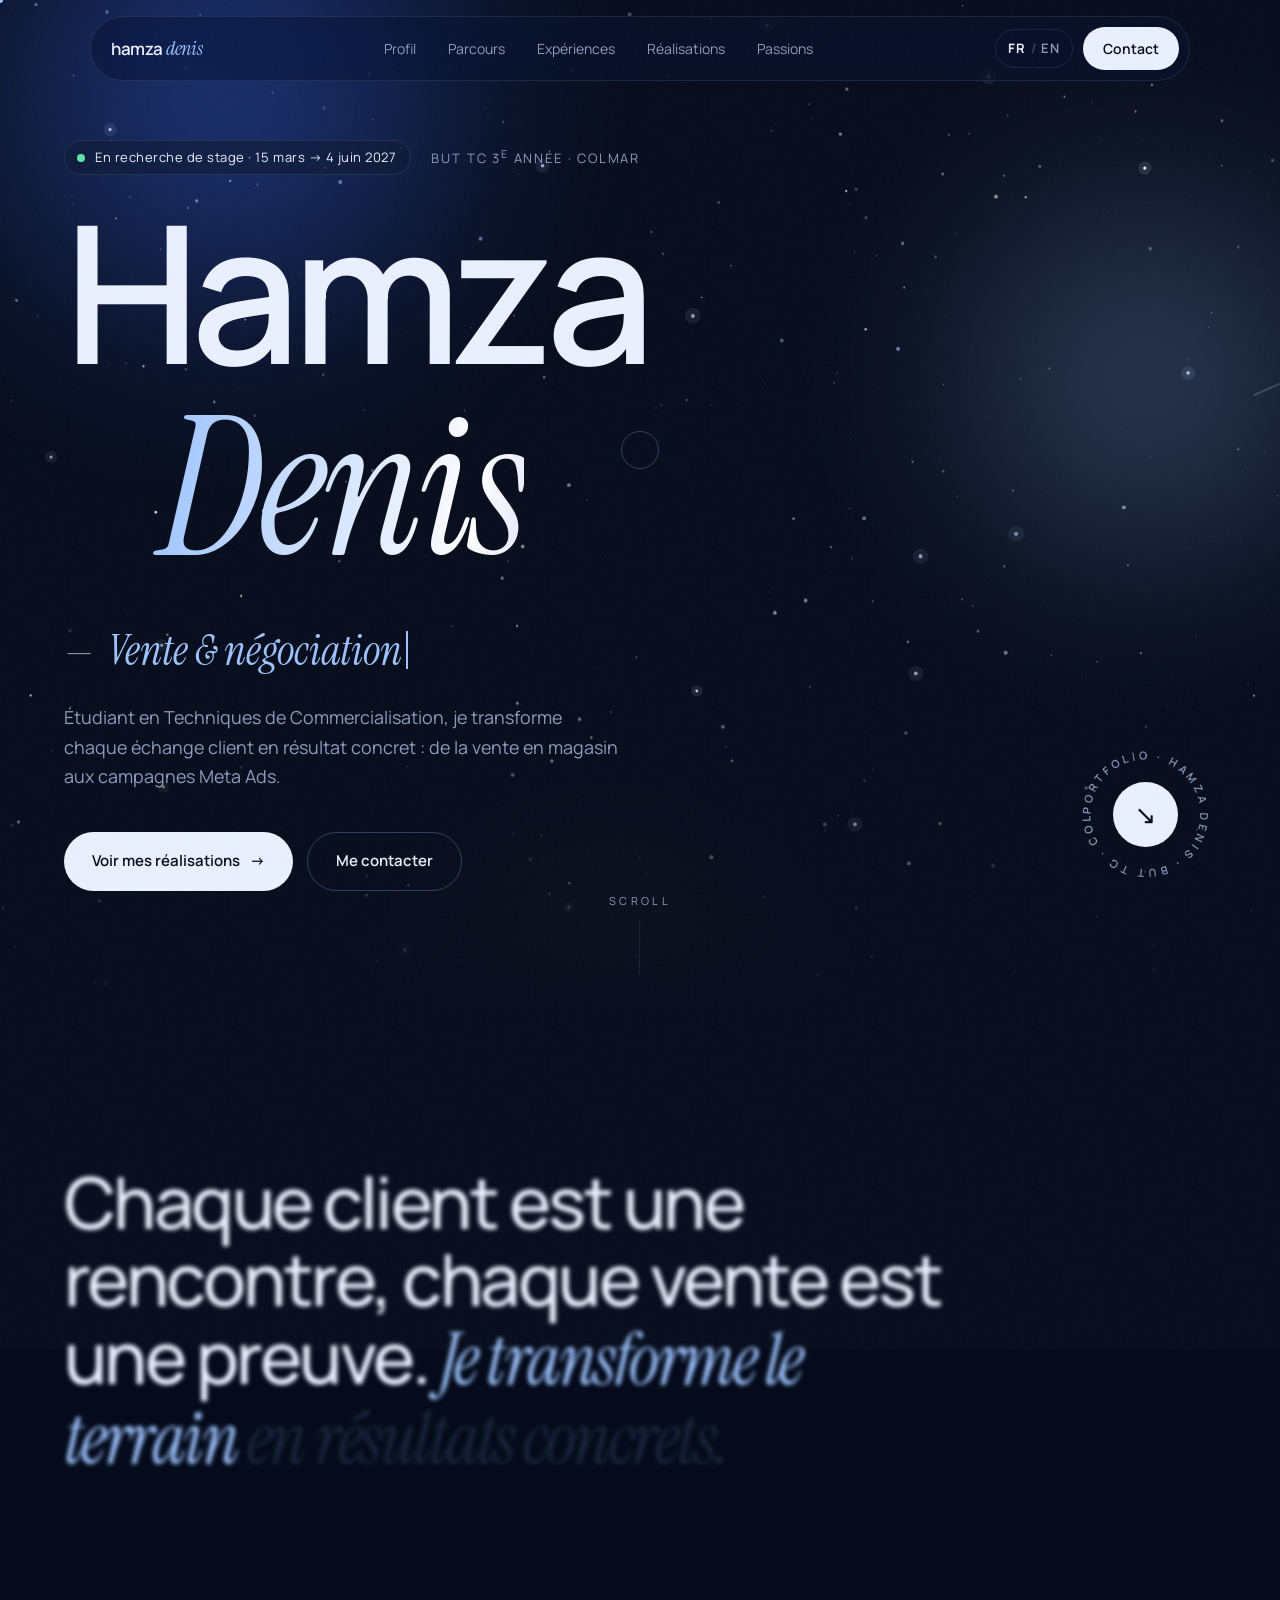
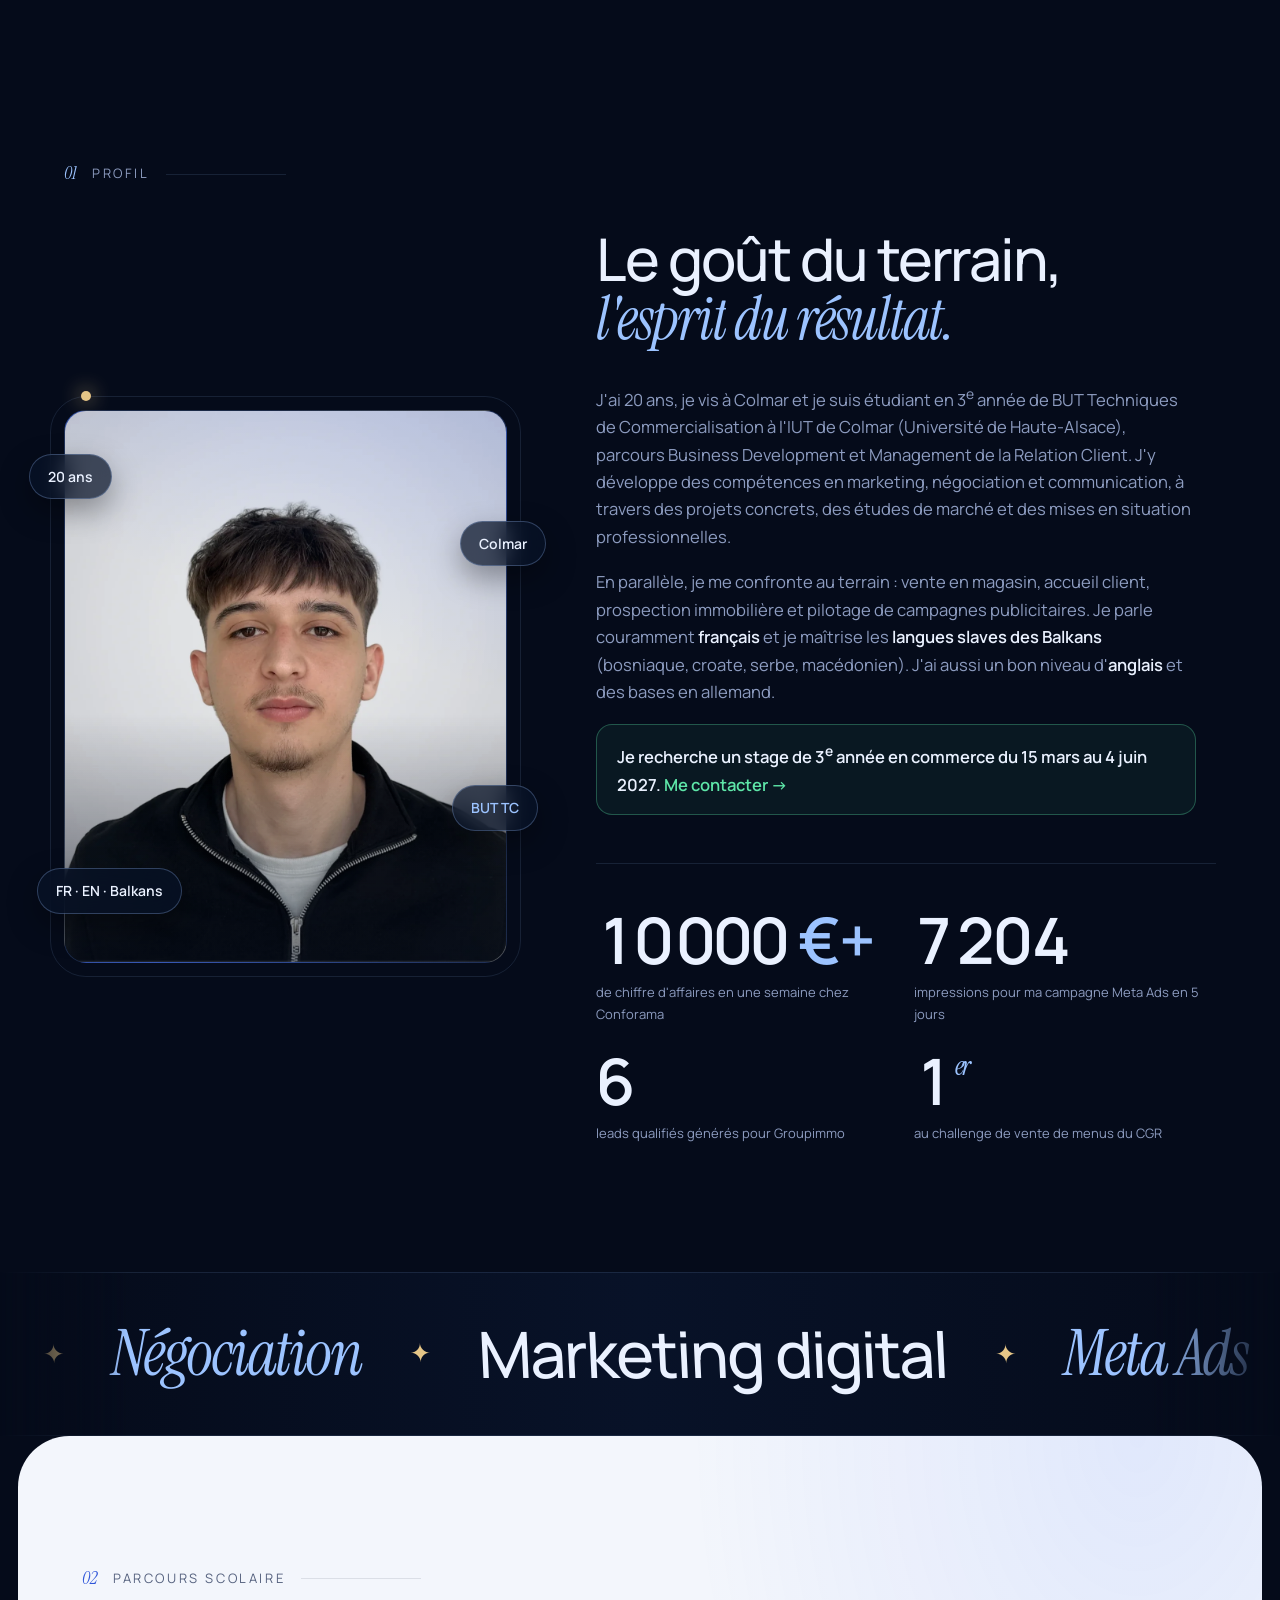
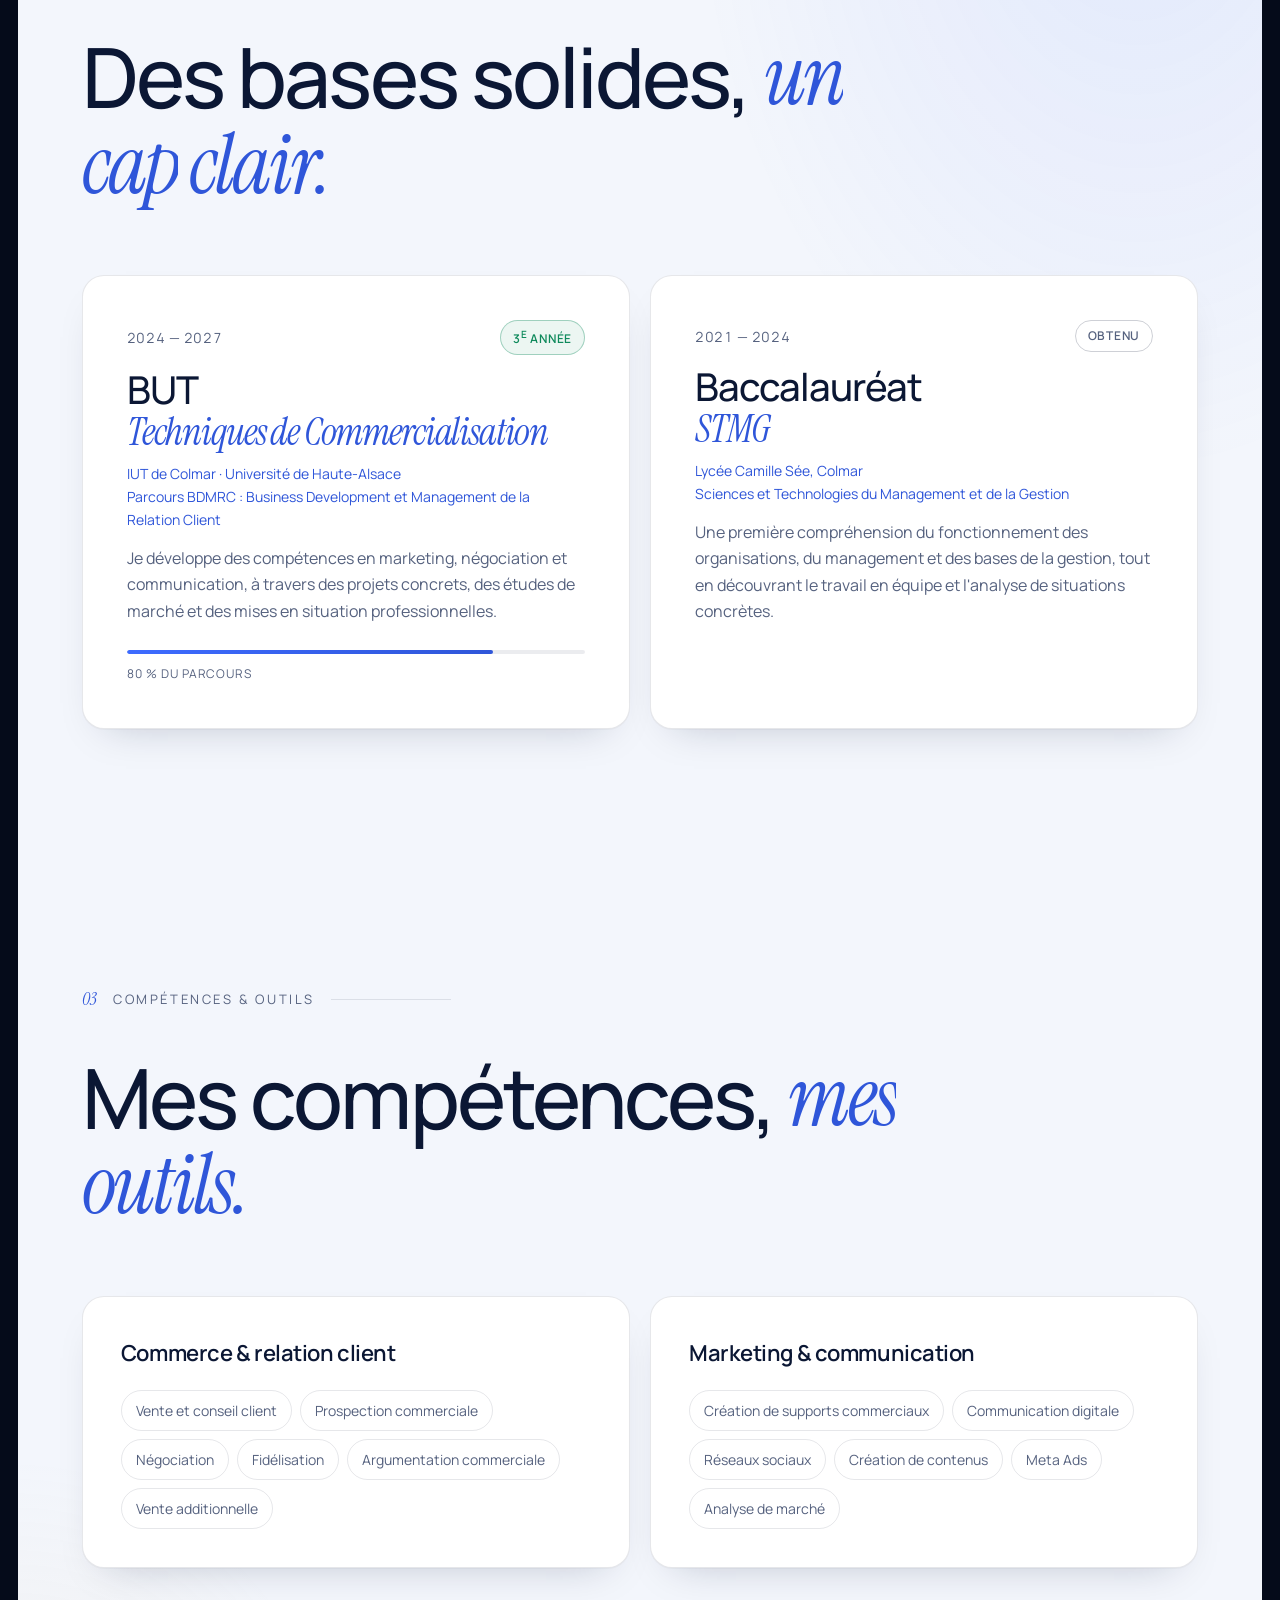
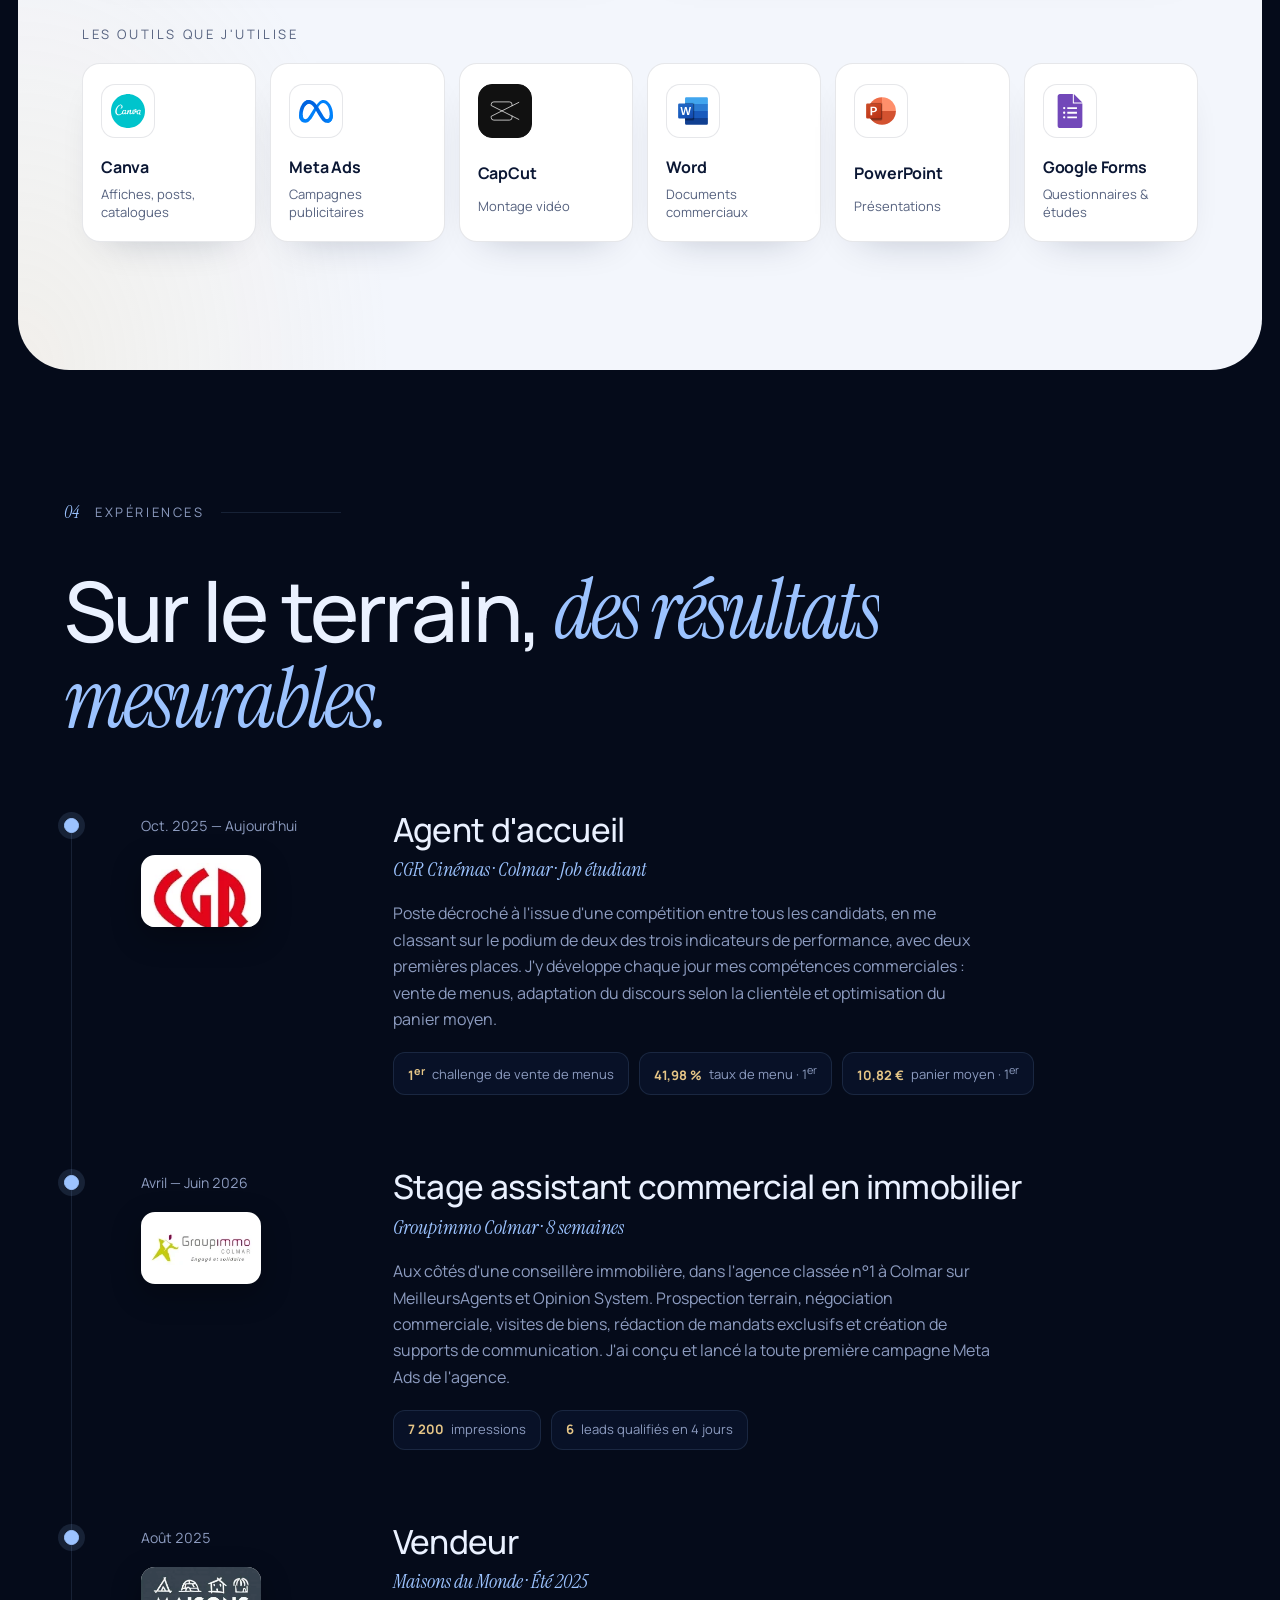
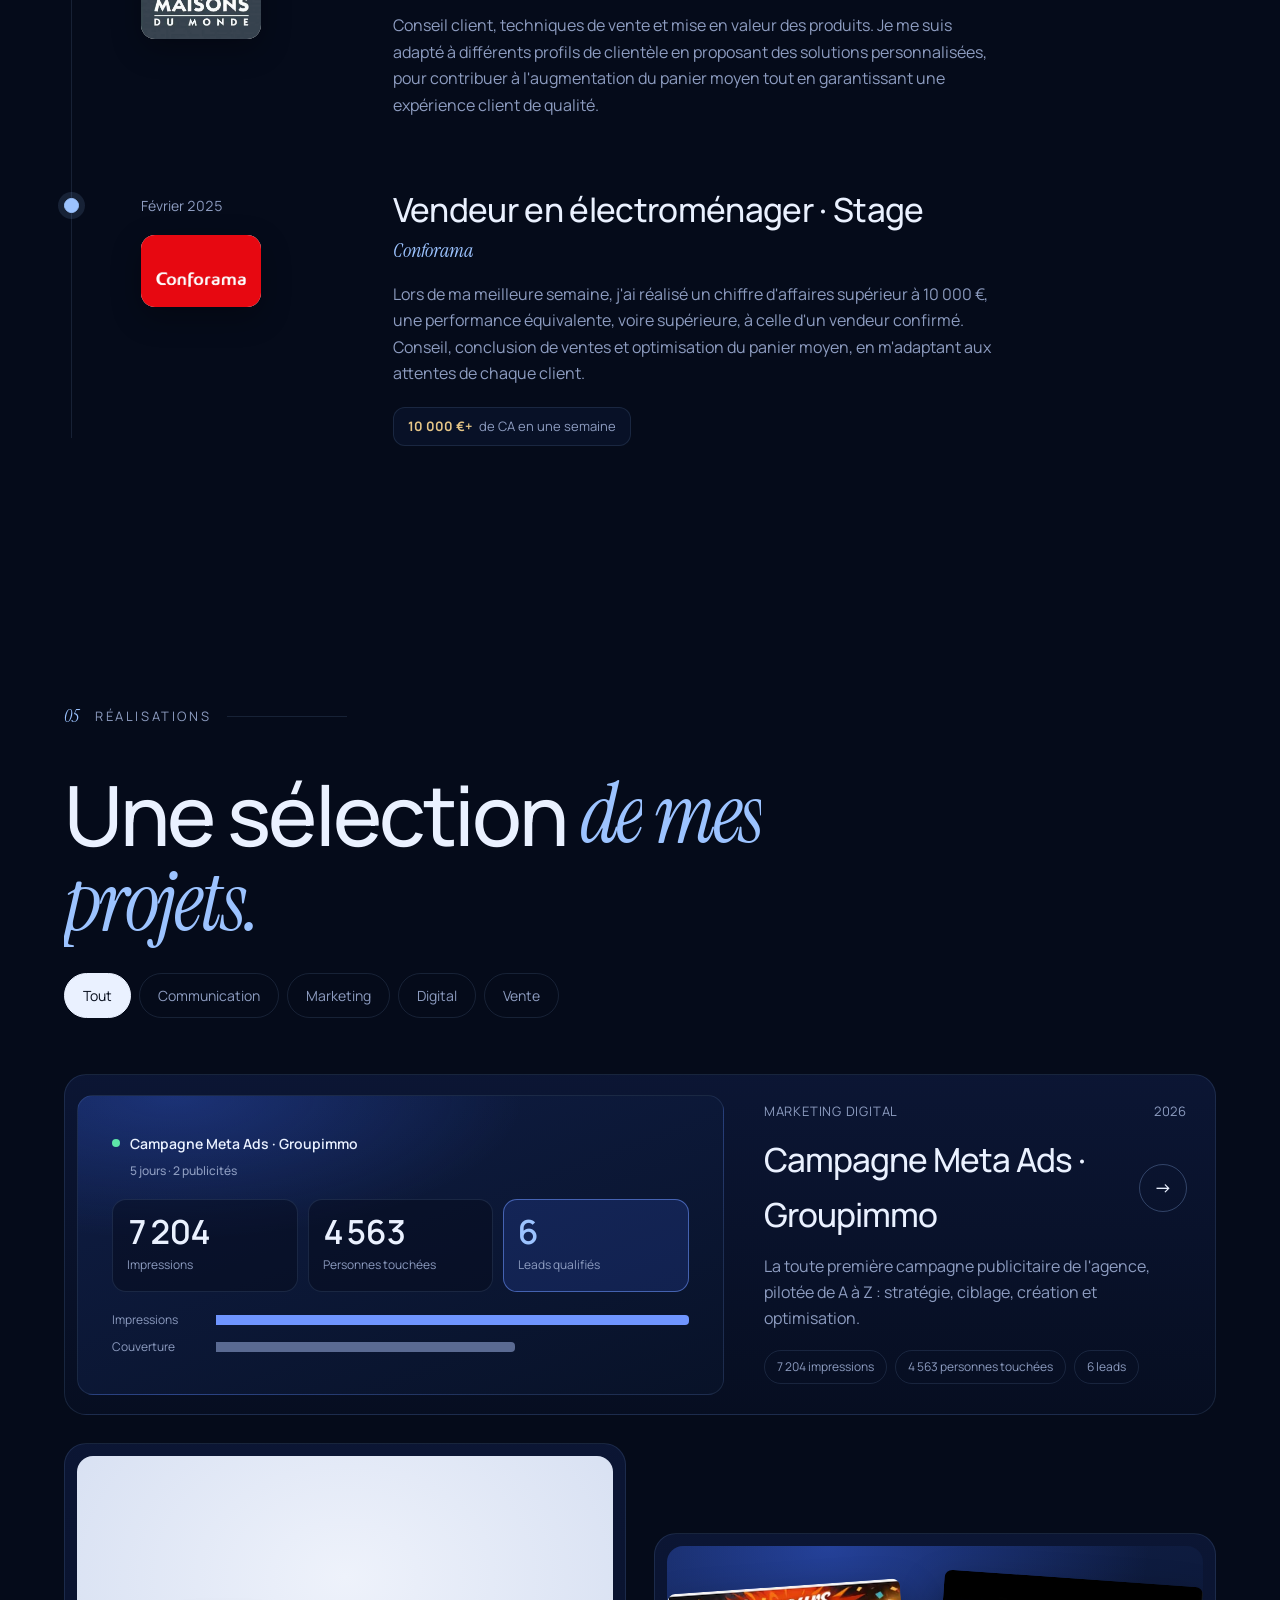
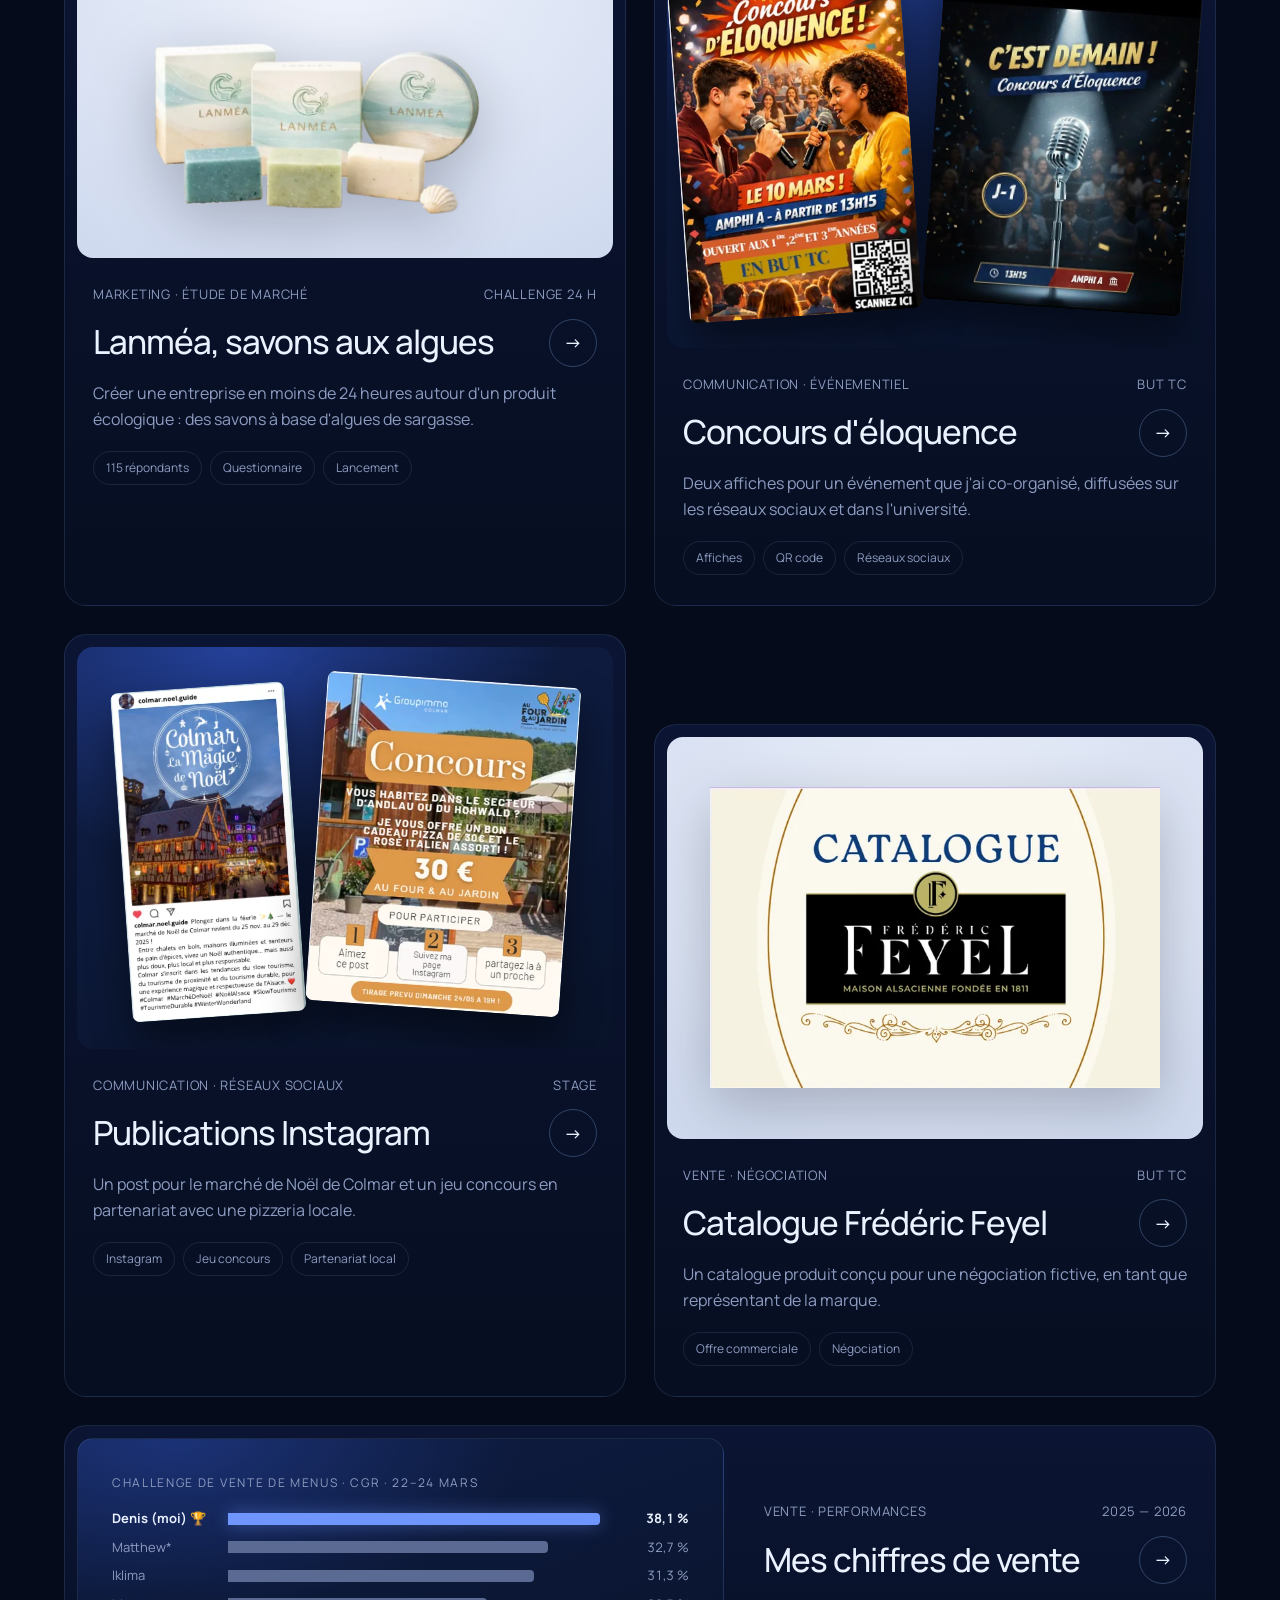
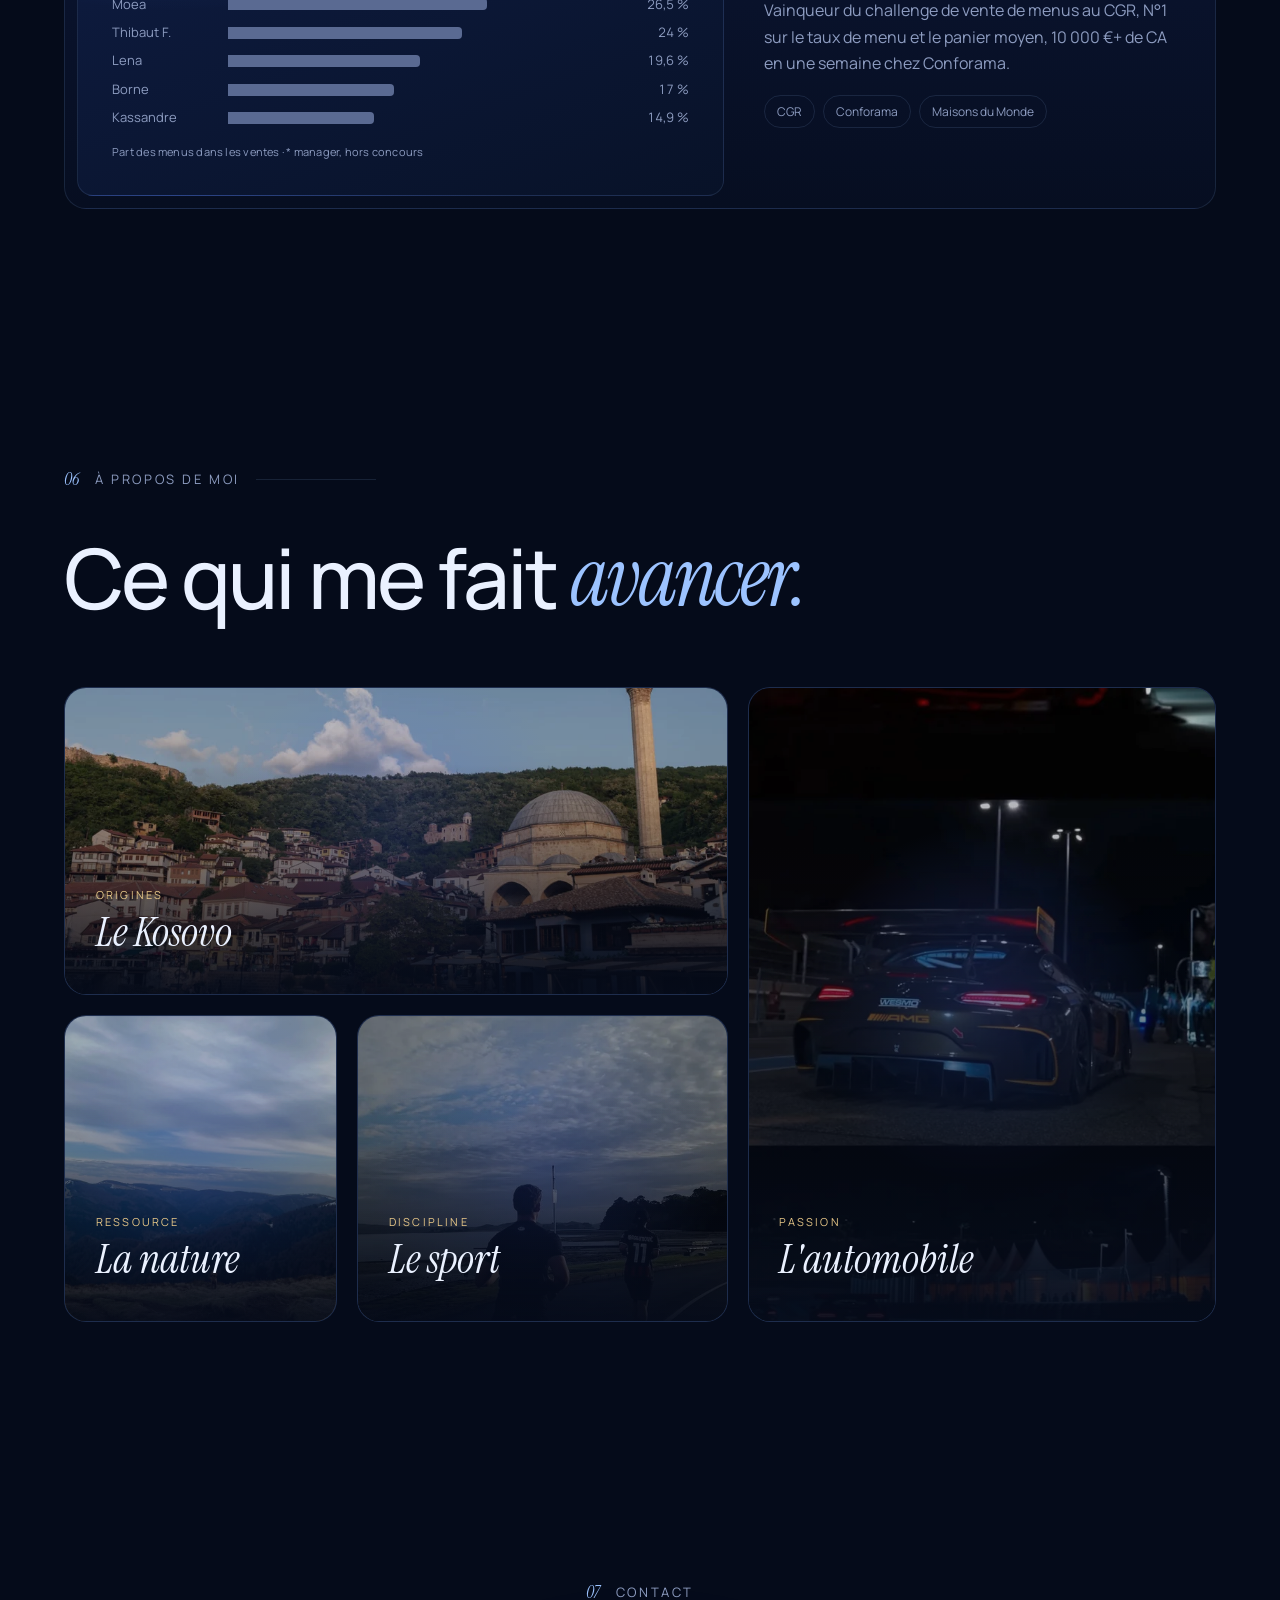
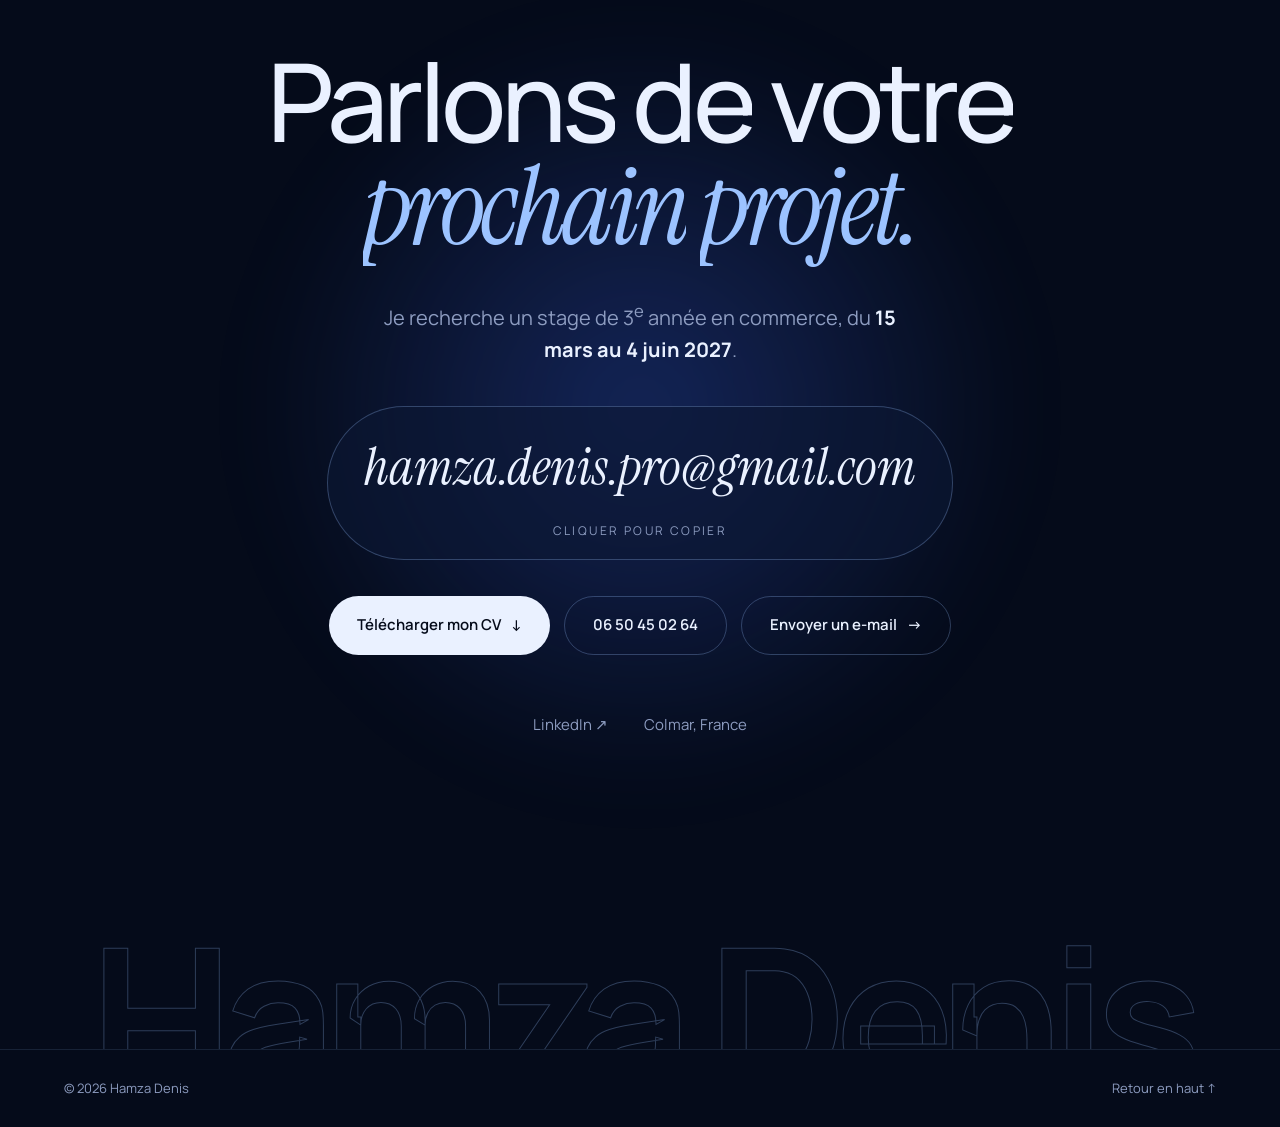
==== commit 638dd06b: "Version CSS/JS URLs so browsers never mix cached and new files Co-Authored-By: Claude Opus 5.5 <nore" ====
--- a/index.html
+++ b/index.html
@@ -19,7 +19,7 @@
   <link rel="preconnect" href="https://fonts.googleapis.com" />
   <link rel="preconnect" href="https://fonts.gstatic.com" crossorigin />
   <link href="https://fonts.googleapis.com/css2?family=Instrument+Serif:ital@0;1&family=Manrope:wght@300;400;500;600;700&display=swap" rel="stylesheet" />
-  <link rel="stylesheet" href="styles.css" />
+  <link rel="stylesheet" href="styles.css?v=202610091406" />
 </head>
 <body class="is-loading">
   <div class="loader" aria-hidden="true">
@@ -599,6 +599,6 @@
   <div class="toast" role="status" aria-live="polite"></div>
 
   <script src="assets/vendor/lenis.min.js" defer></script>
-  <script src="script.js" defer></script>
+  <script src="script.js?v=202610091406" defer></script>
 </body>
 </html>
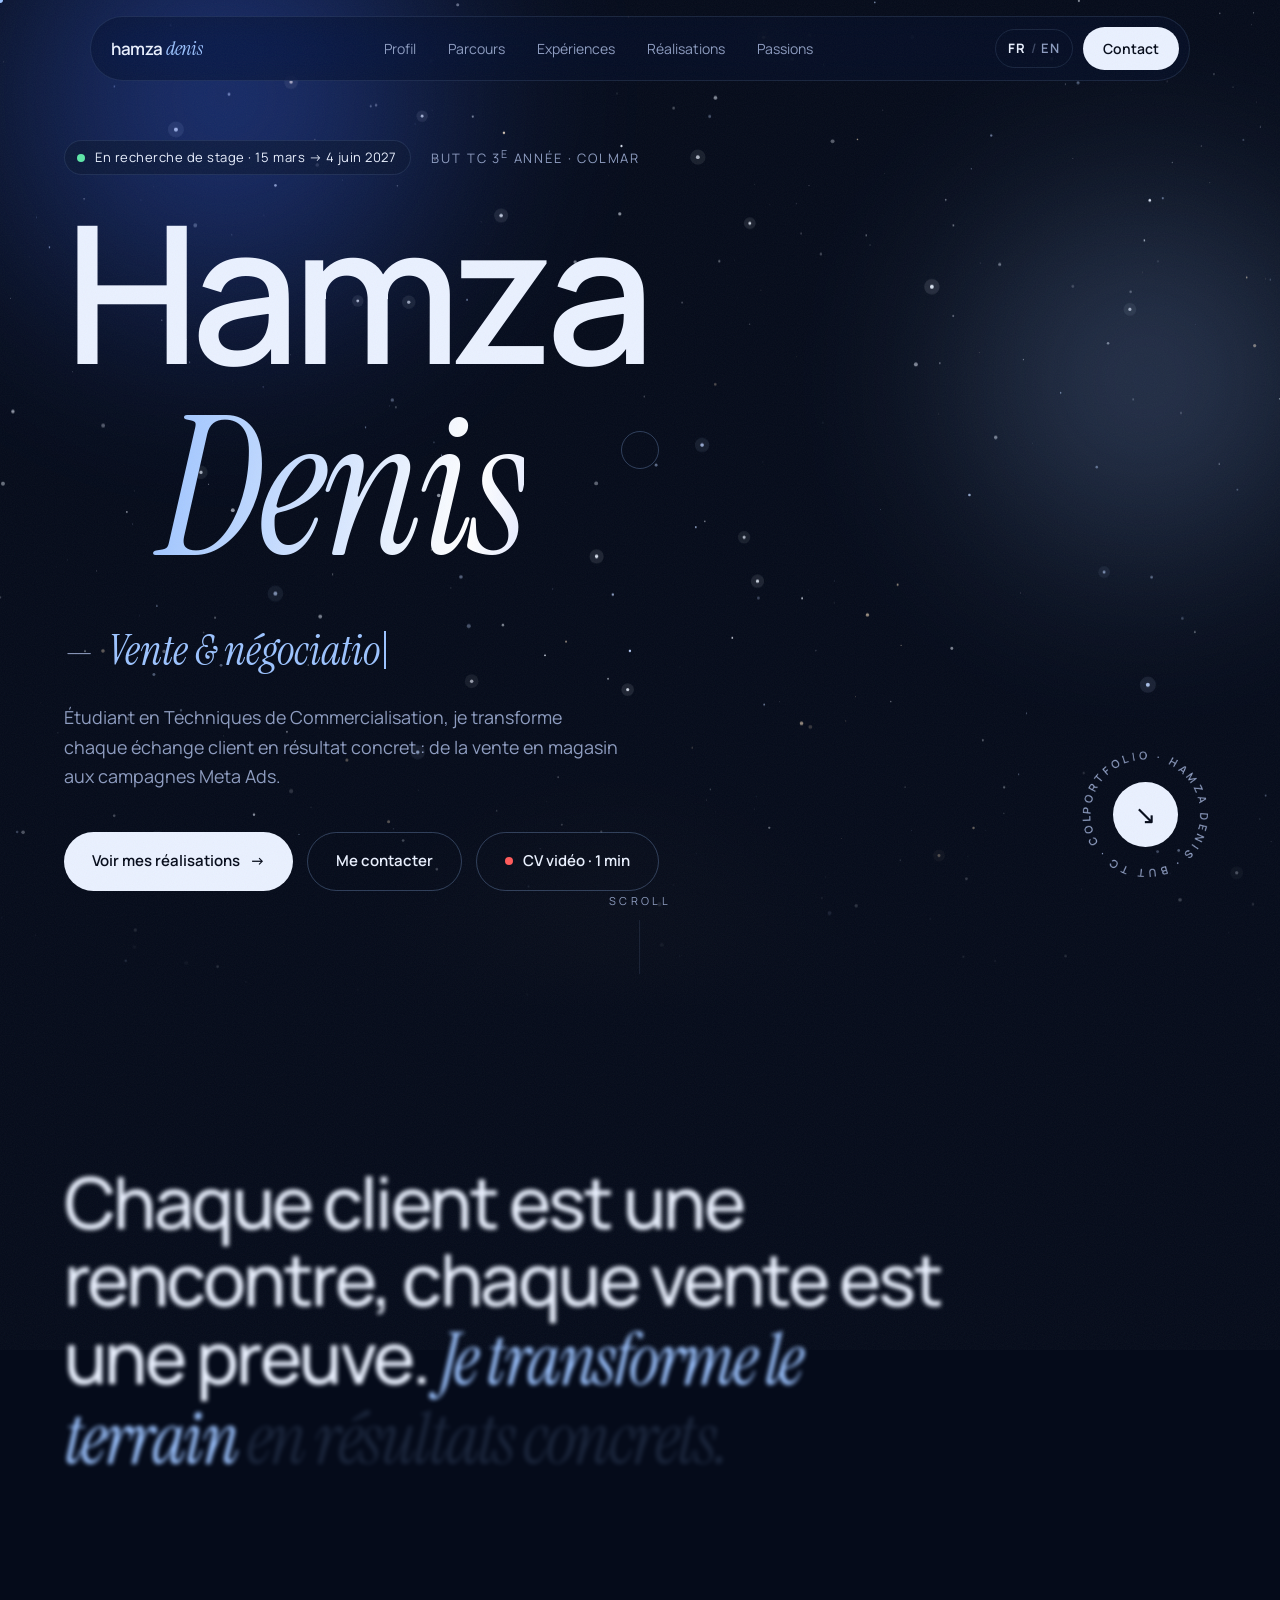
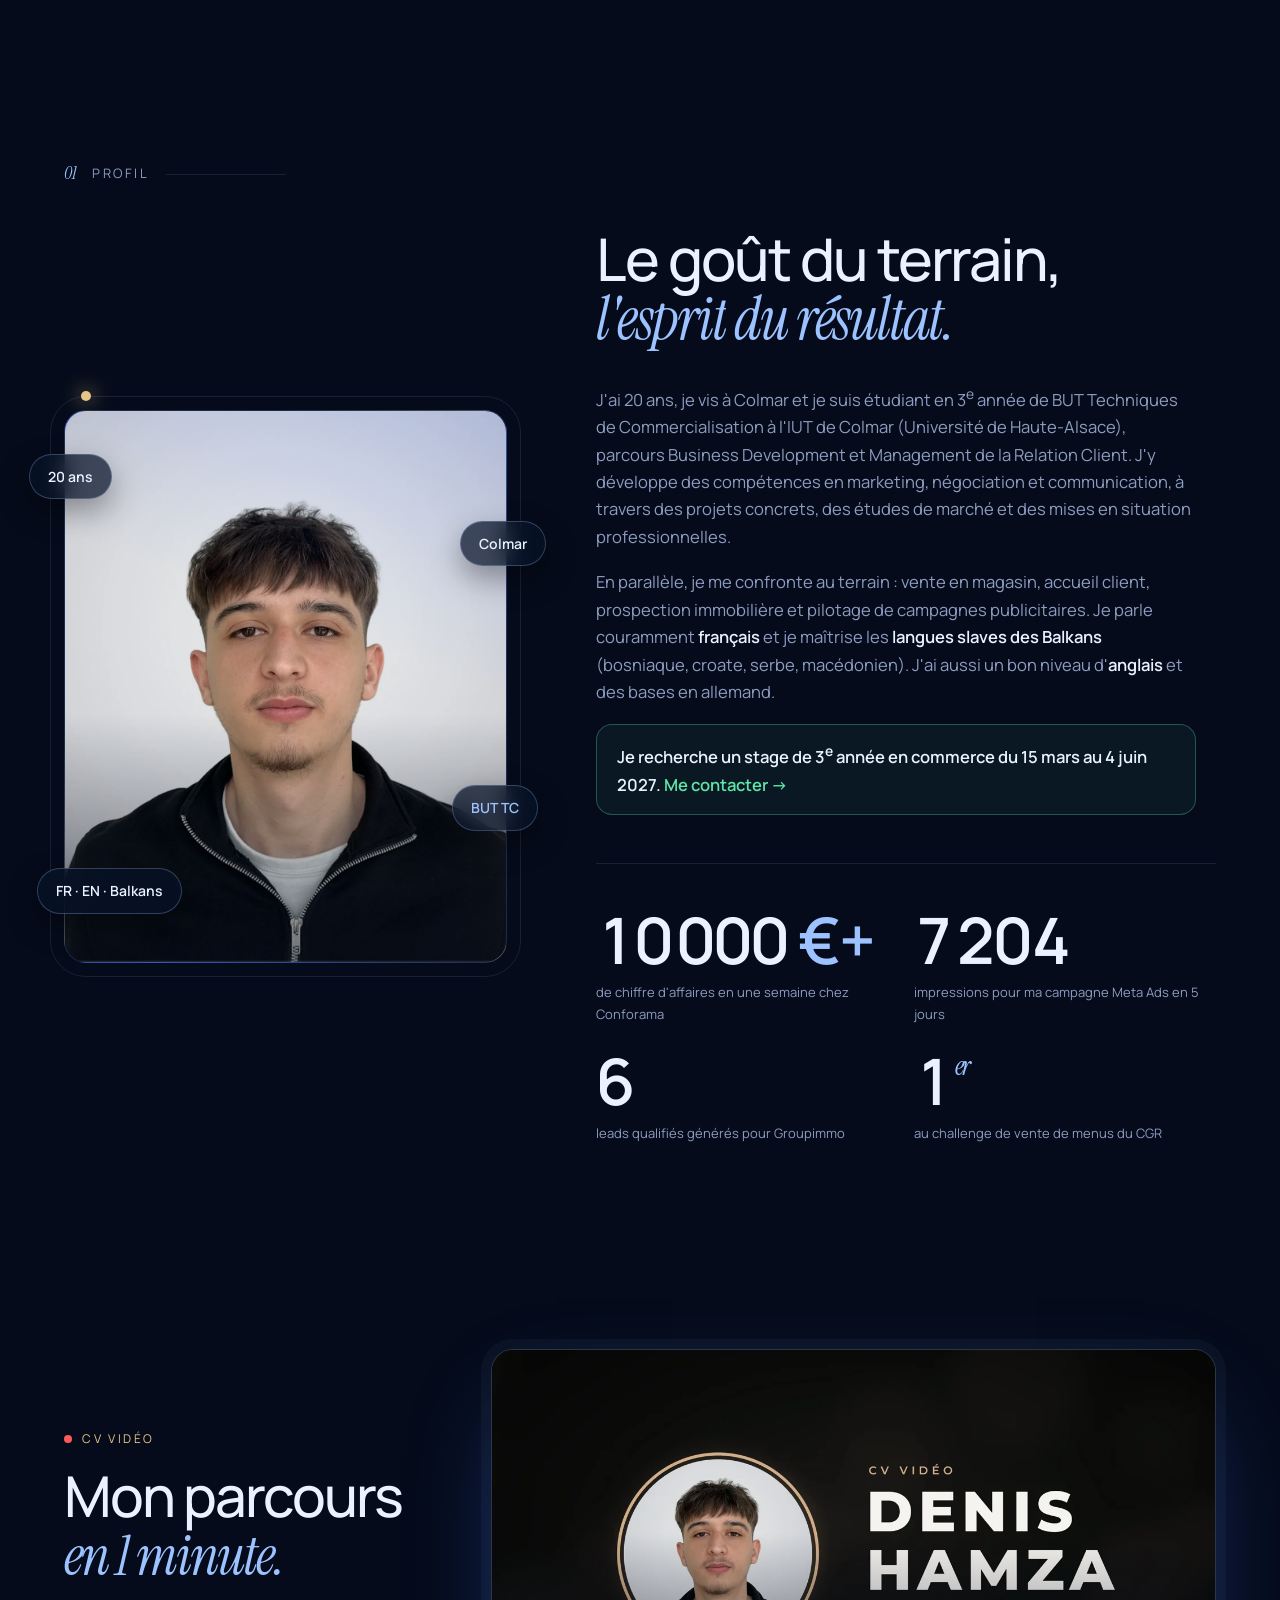
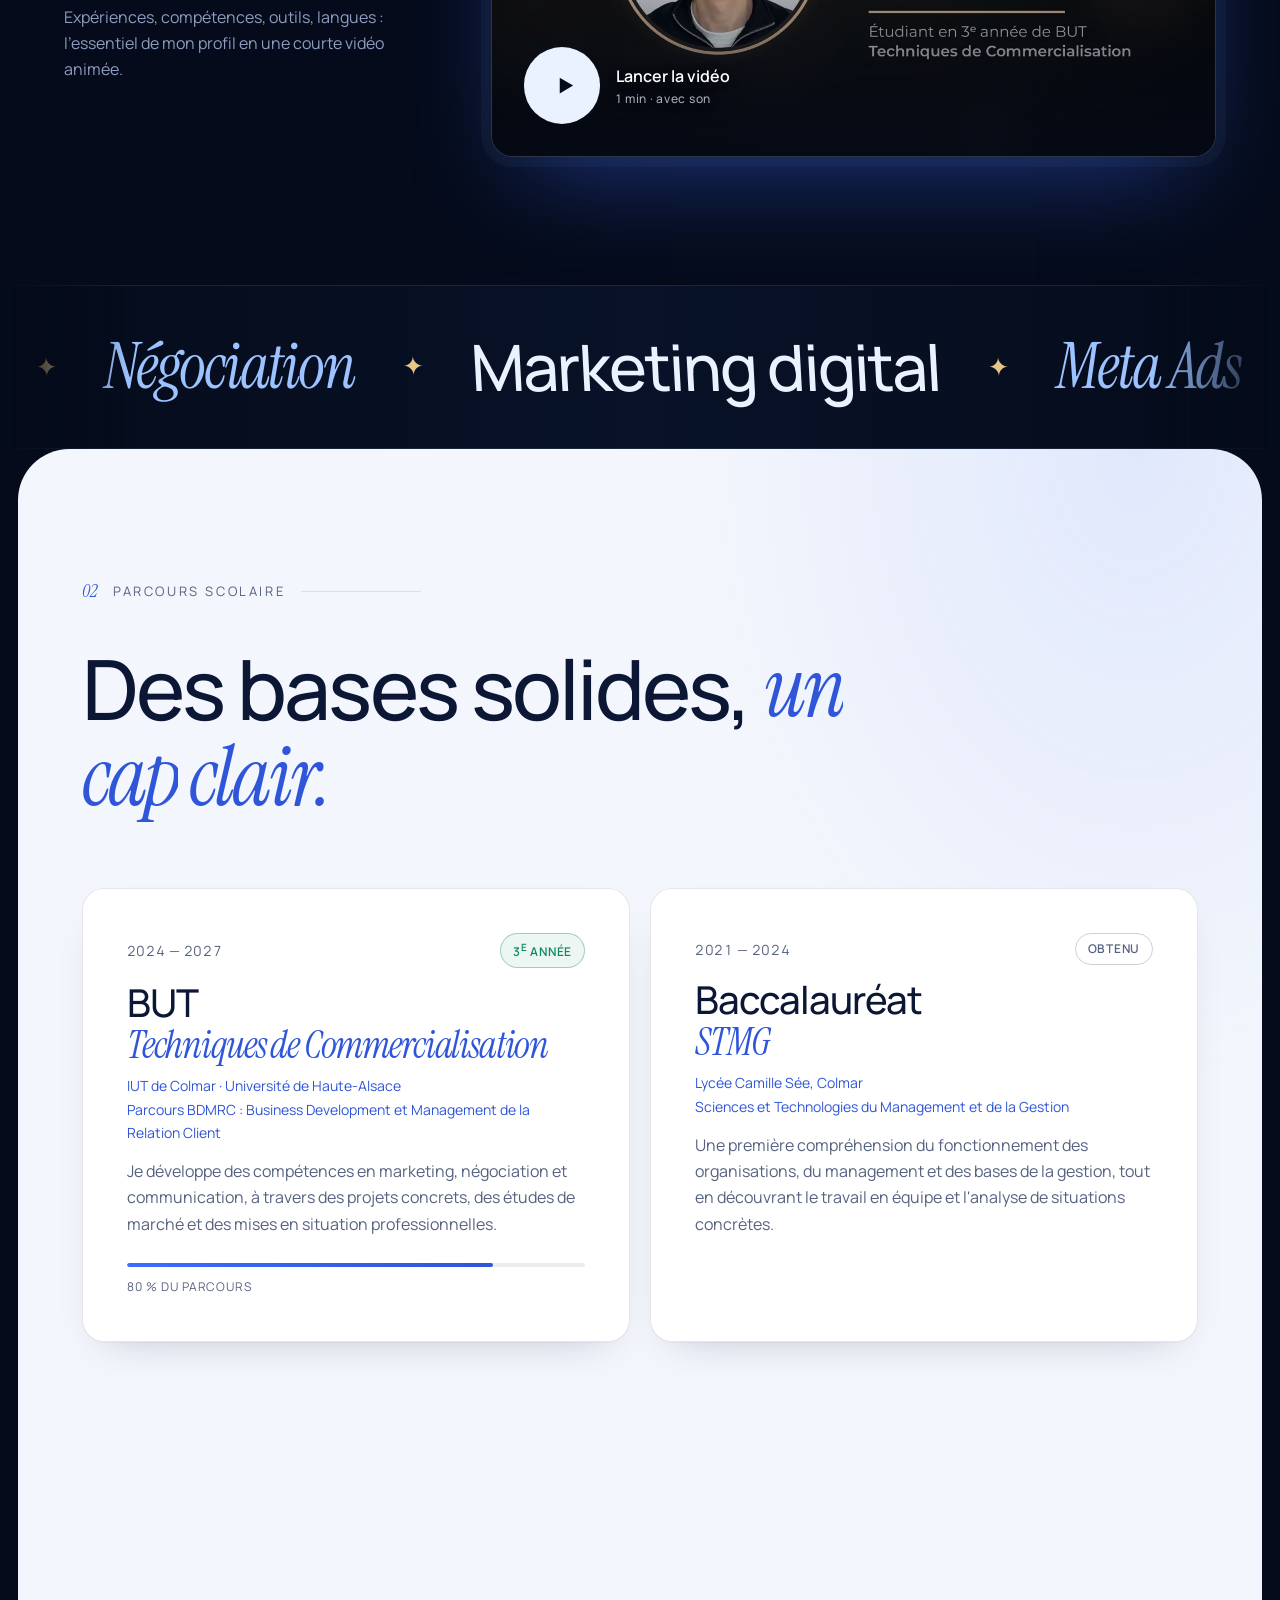
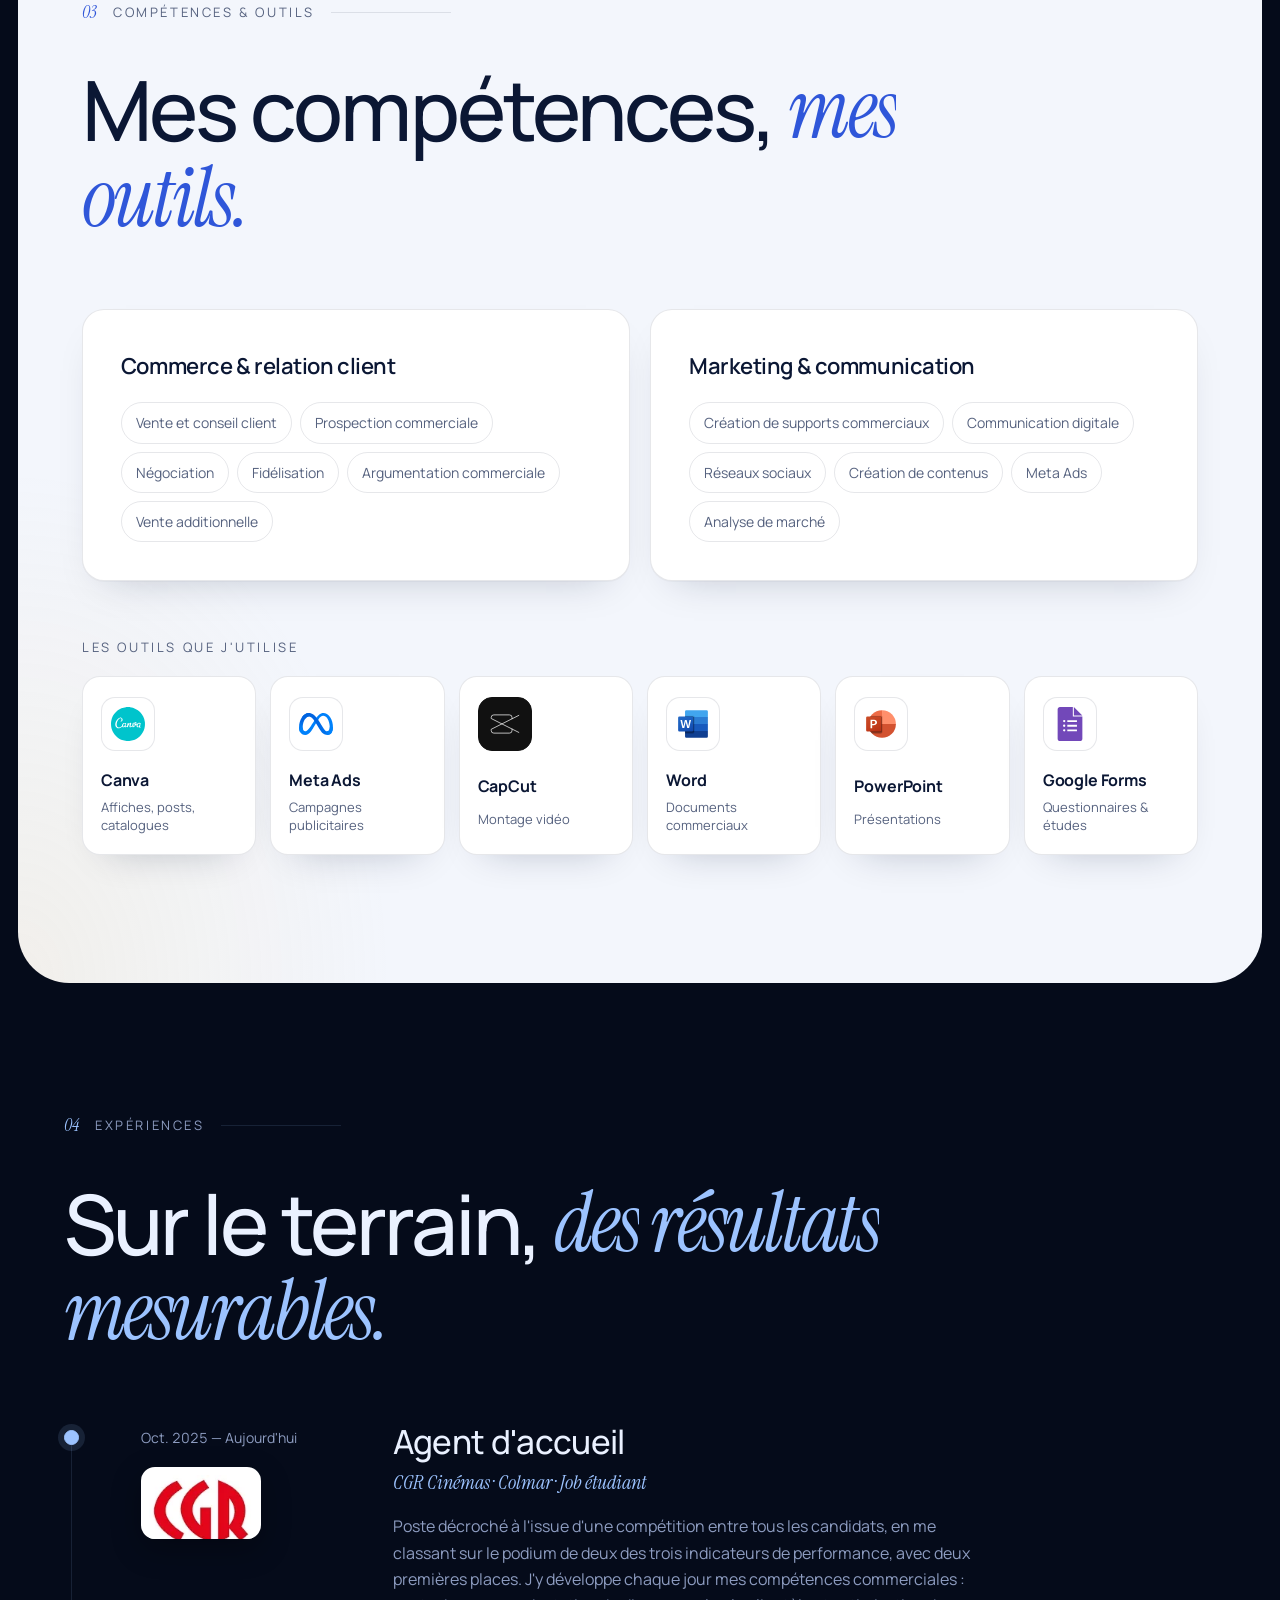
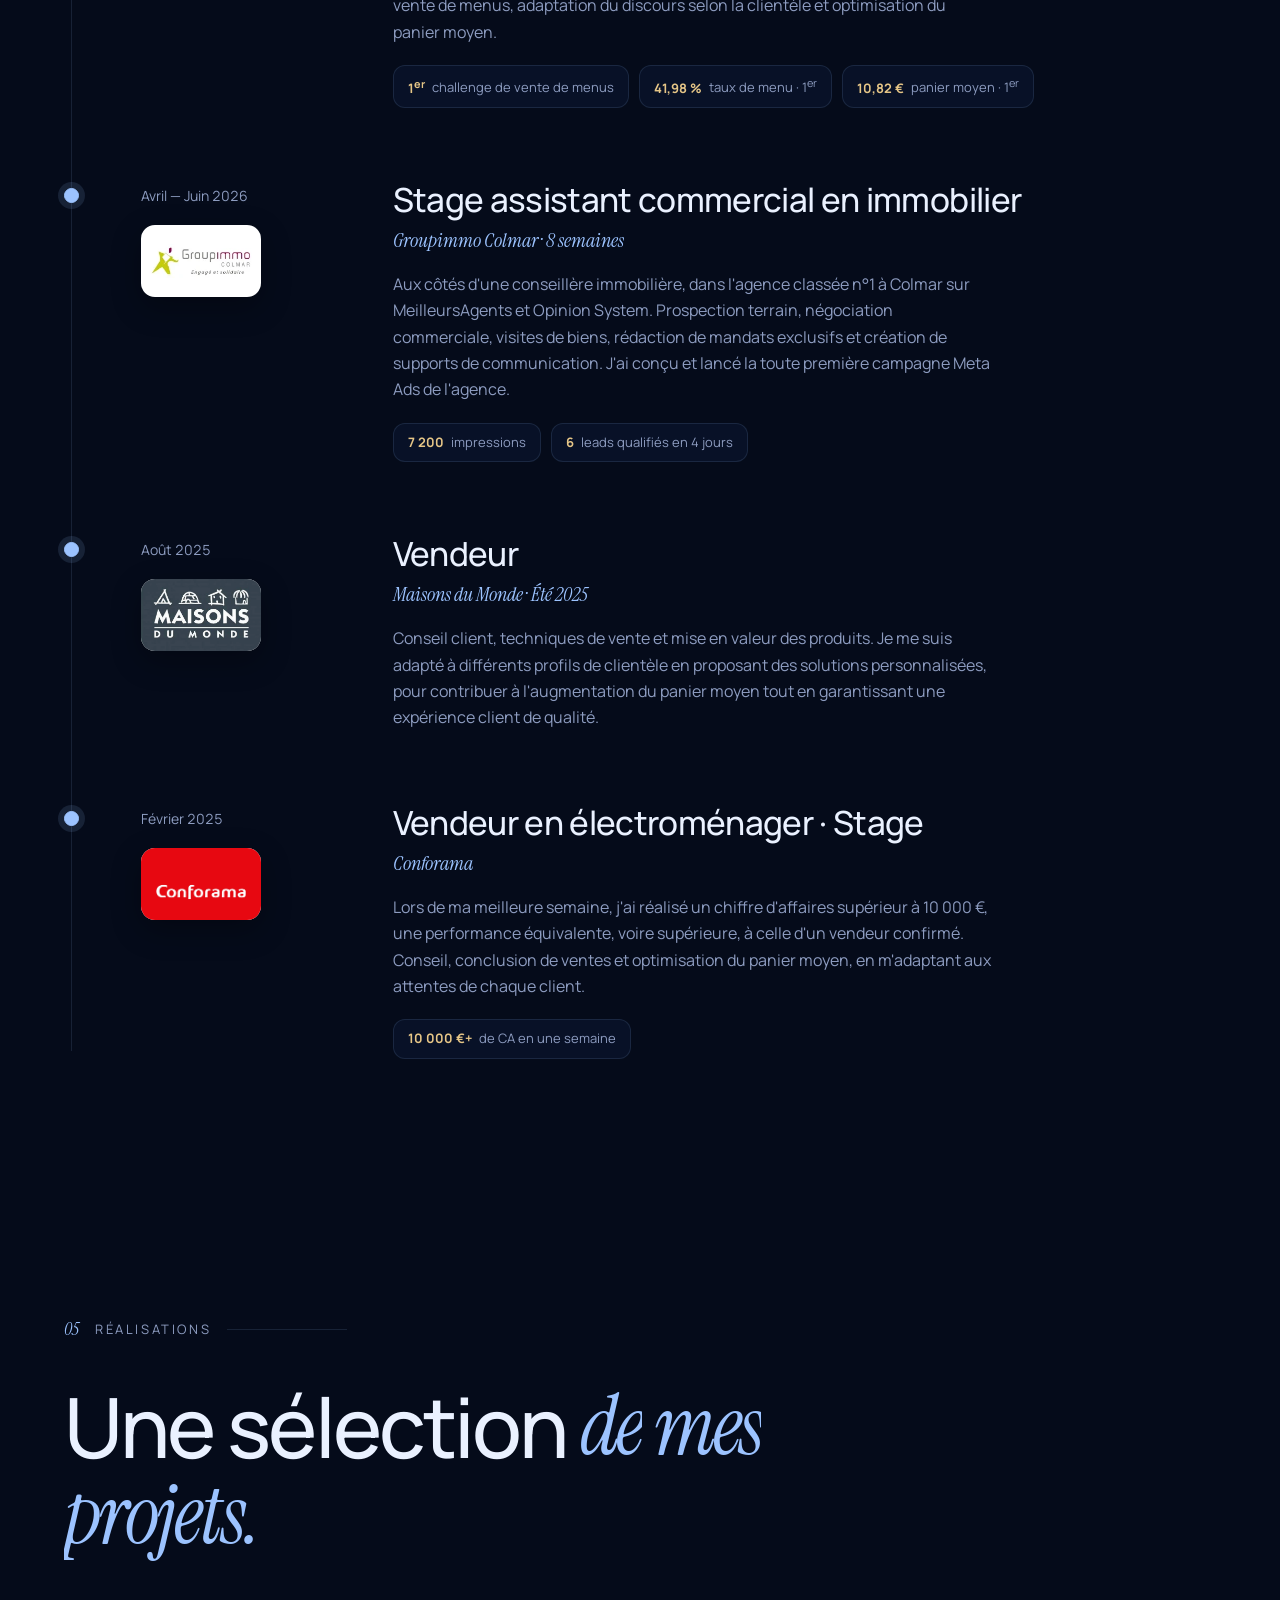
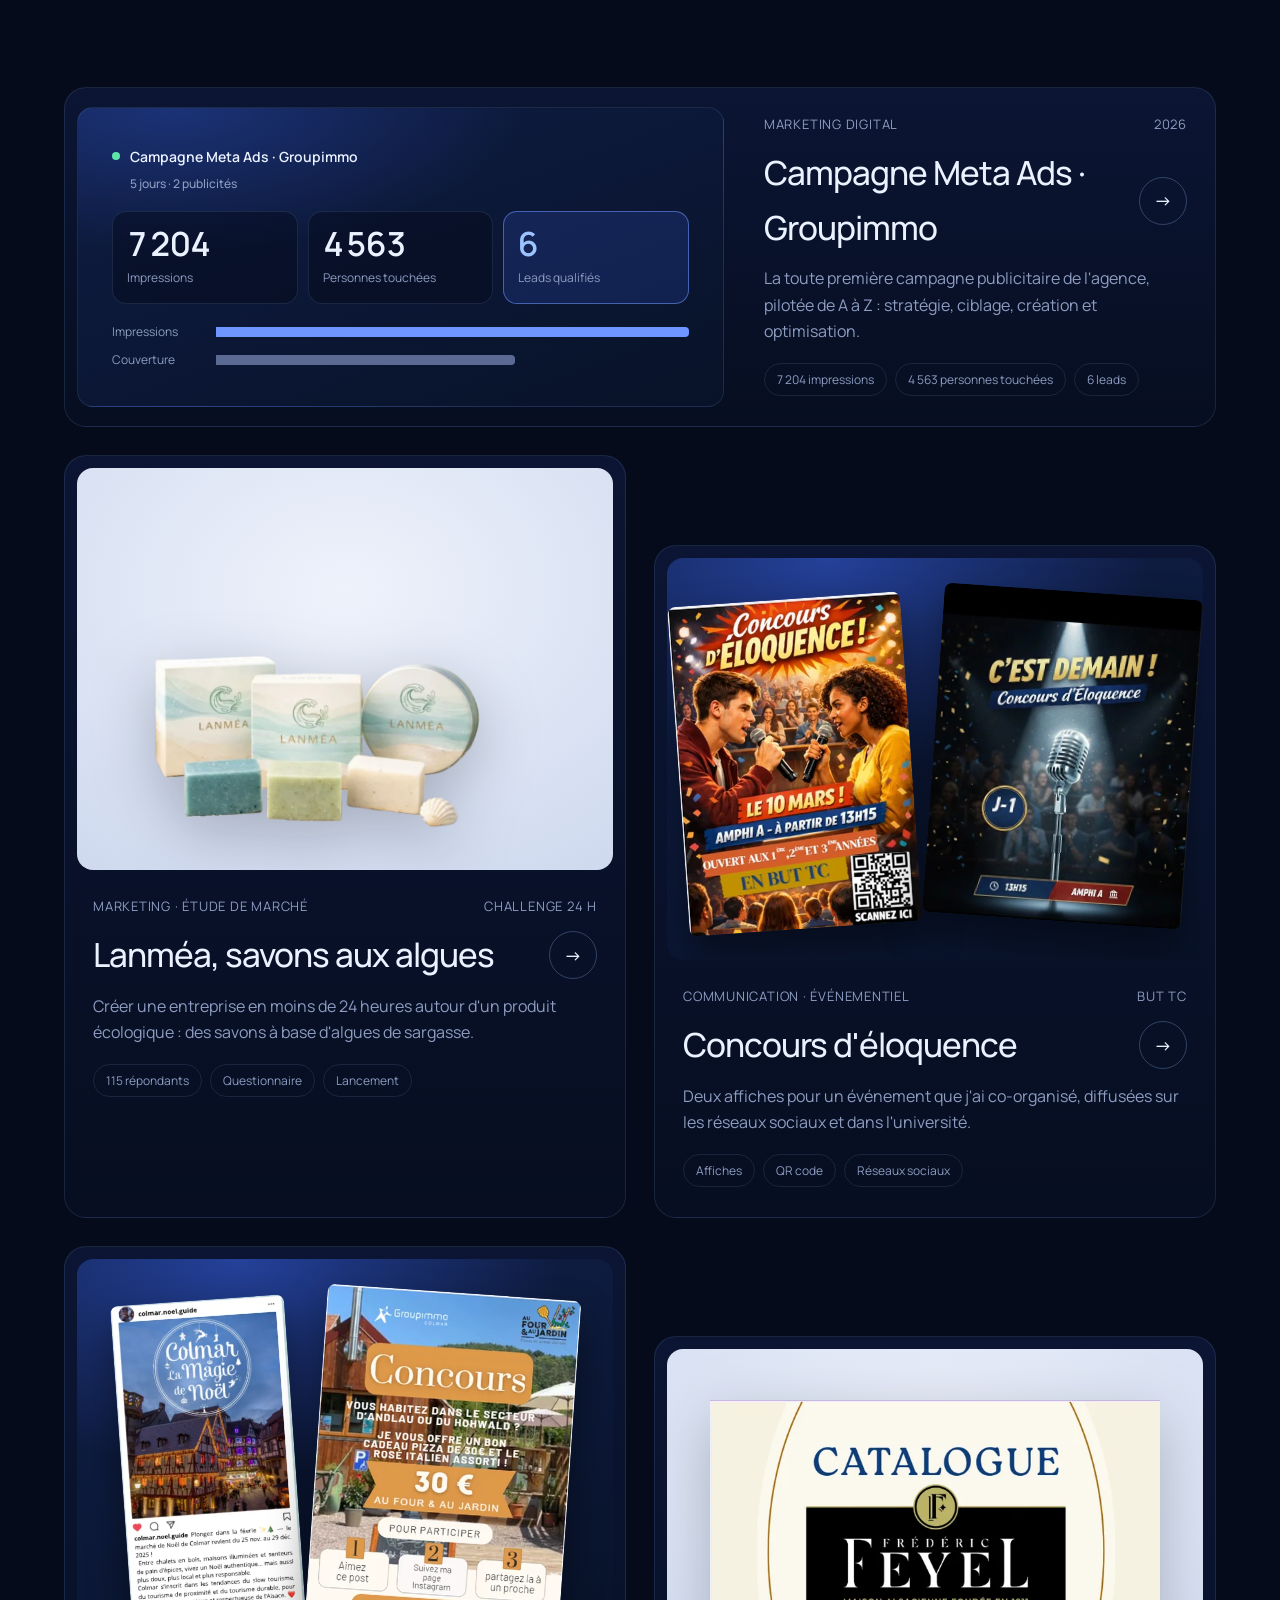
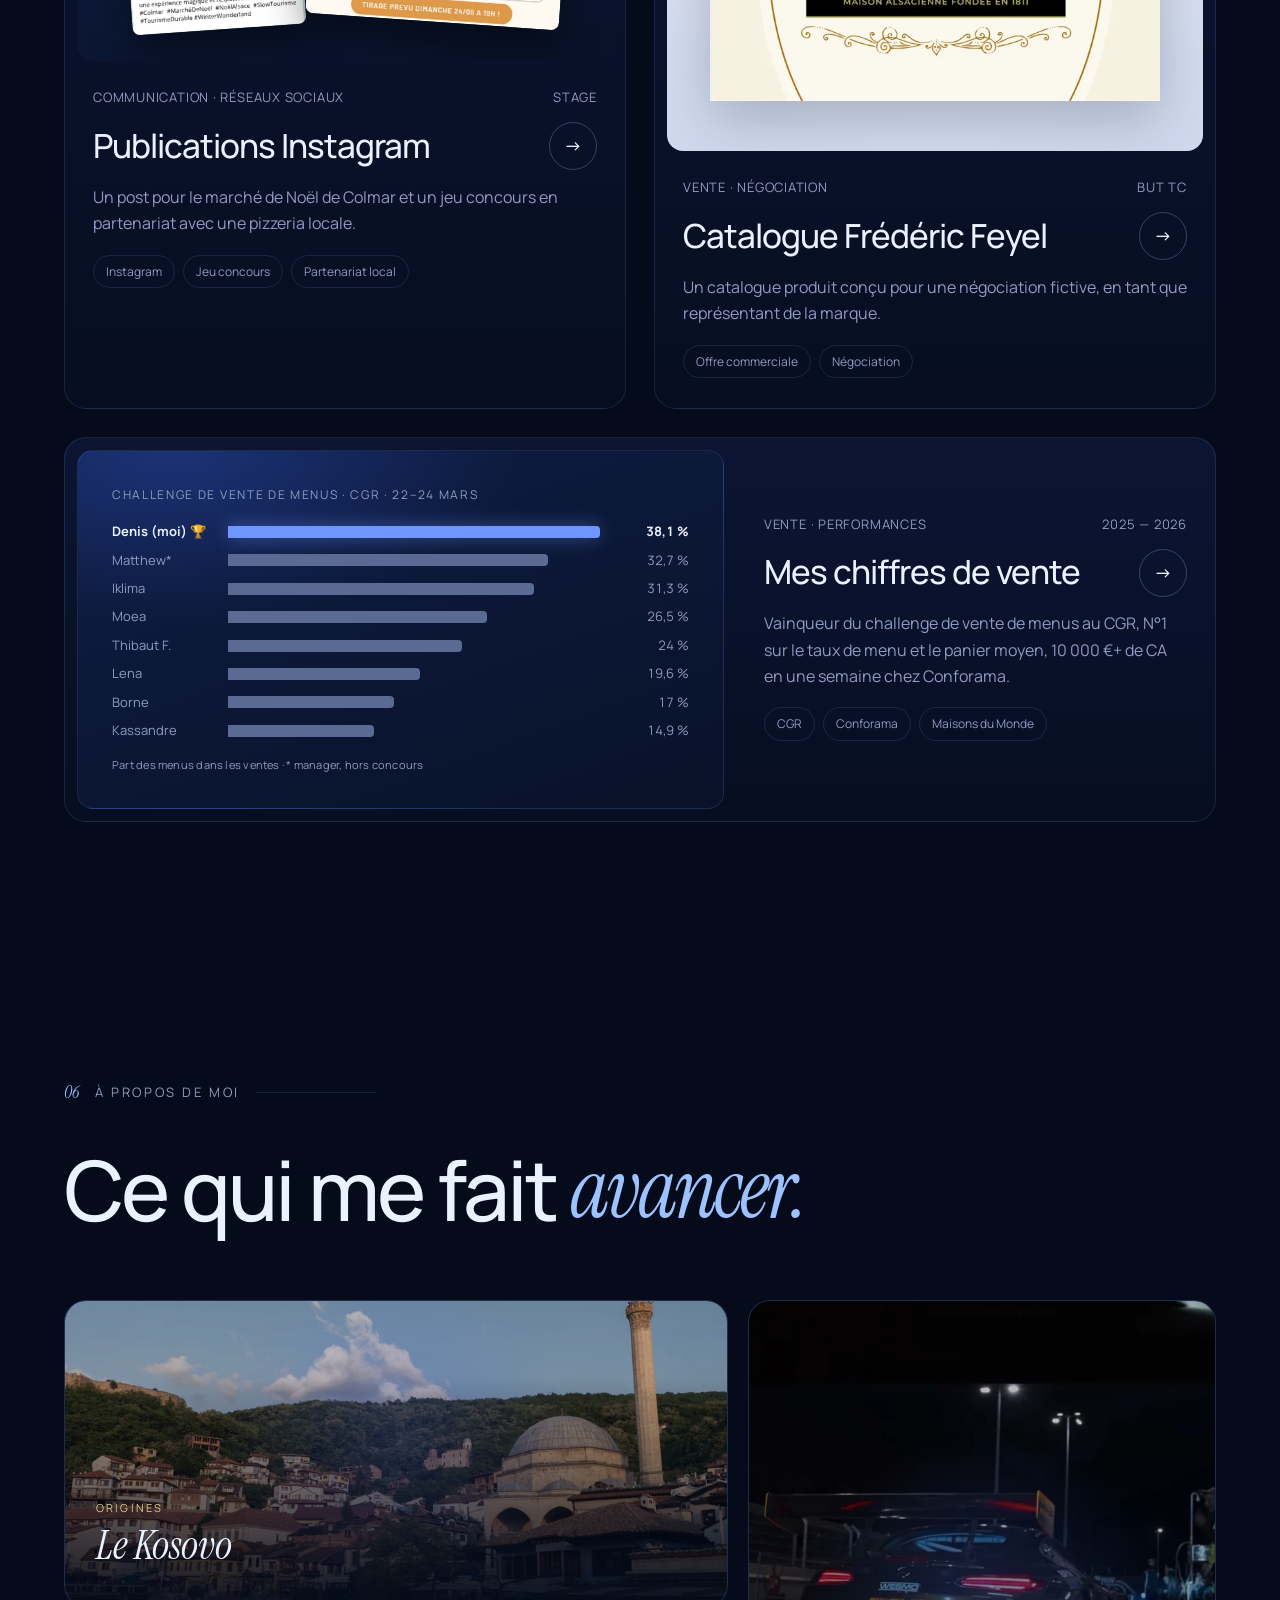
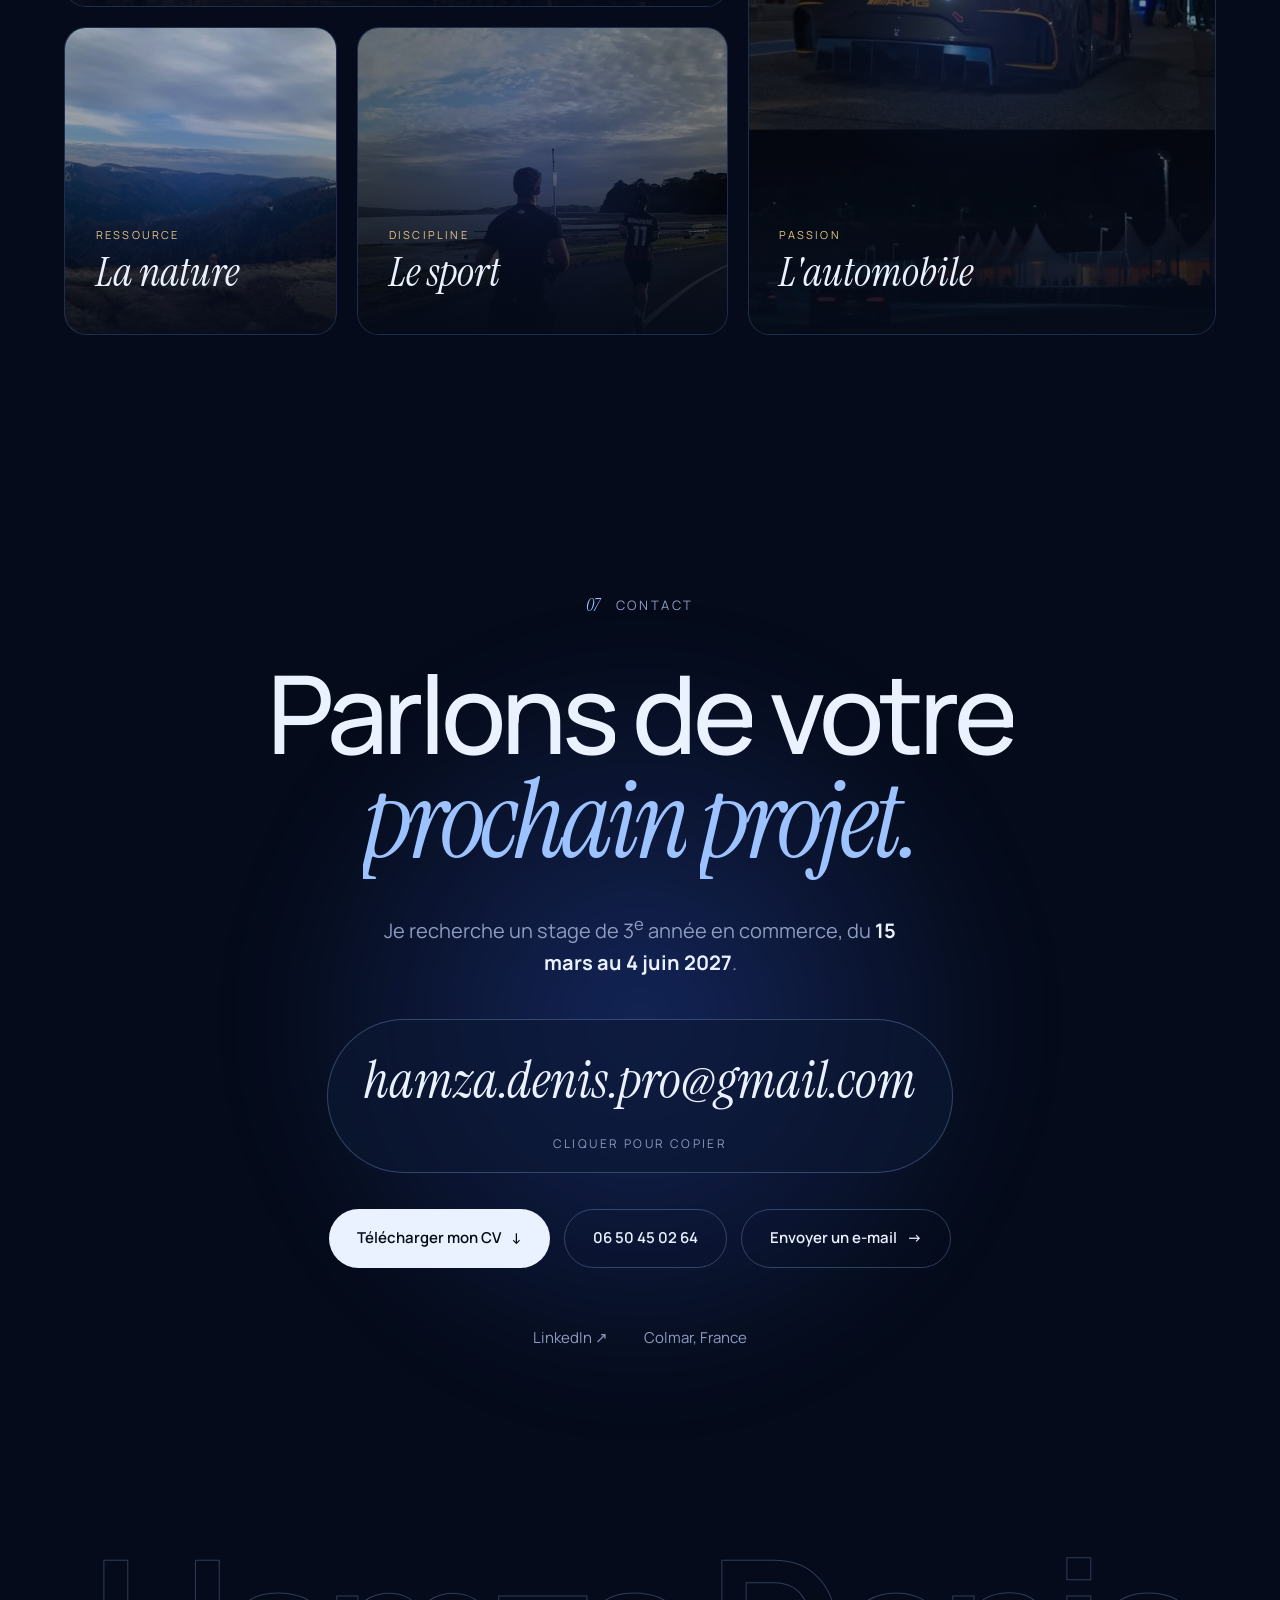
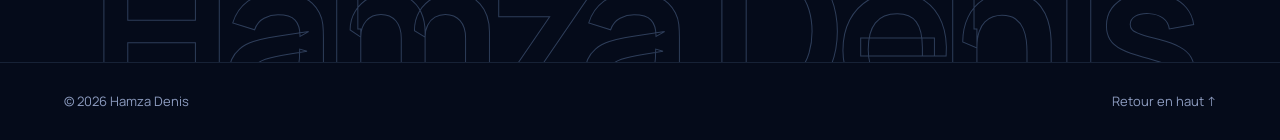
==== commit f3a7c086: "Add 1-minute video CV section after the profile, with hero shortcut Video re-encoded to 720p with fa" ====
--- a/index.html
+++ b/index.html
@@ -19,7 +19,7 @@
   <link rel="preconnect" href="https://fonts.googleapis.com" />
   <link rel="preconnect" href="https://fonts.gstatic.com" crossorigin />
   <link href="https://fonts.googleapis.com/css2?family=Instrument+Serif:ital@0;1&family=Manrope:wght@300;400;500;600;700&display=swap" rel="stylesheet" />
-  <link rel="stylesheet" href="styles.css?v=202610091406" />
+  <link rel="stylesheet" href="styles.css?v=202610092241" />
 </head>
 <body class="is-loading">
   <div class="loader" aria-hidden="true">
@@ -83,6 +83,7 @@
         <div class="hero__cta reveal-up">
           <a href="#realisations" class="btn" data-magnetic>Voir mes réalisations <span class="arrow">→</span></a>
           <a href="#contact" class="btn btn--ghost" data-magnetic>Me contacter</a>
+          <a href="#video" class="btn btn--ghost btn--video" data-magnetic data-play-video><span class="btn__dot"></span>CV vidéo · 1 min</a>
         </div>
       </div>
       <a href="#realisations" class="badge" aria-label="Voir les réalisations" data-magnetic>
@@ -147,6 +148,24 @@
             </div>
           </div>
         </div>
+      </div>
+    </section>
+
+    <!-- ═════════════ CV VIDÉO ═════════════ -->
+    <section class="videocv" id="video" aria-label="CV vidéo de Hamza Denis">
+      <div class="videocv__text reveal">
+        <span class="videocv__kicker"><i></i>CV vidéo</span>
+        <h3 class="videocv__title">Mon parcours <em>en 1 minute.</em></h3>
+        <p class="videocv__lead">Expériences, compétences, outils, langues&nbsp;: l'essentiel de mon profil en une courte vidéo animée.</p>
+      </div>
+      <div class="videocv__frame reveal" data-video>
+        <video preload="none" playsinline poster="assets/video/cv-video-poster.webp">
+          <source src="assets/video/cv-video.mp4" type="video/mp4" />
+        </video>
+        <button class="videocv__play" type="button" aria-label="Lancer la vidéo">
+          <span class="videocv__btn"><svg viewBox="0 0 24 24" aria-hidden="true"><path d="M8 5.5v13l11-6.5z" fill="currentColor"/></svg></span>
+          <span class="videocv__meta">Lancer la vidéo<small>1 min · avec son</small></span>
+        </button>
       </div>
     </section>
 
@@ -599,6 +618,6 @@
   <div class="toast" role="status" aria-live="polite"></div>
 
   <script src="assets/vendor/lenis.min.js" defer></script>
-  <script src="script.js?v=202610091406" defer></script>
+  <script src="script.js?v=202610092241" defer></script>
 </body>
 </html>
--- a/styles.css
+++ b/styles.css
@@ -947,3 +947,52 @@
   .dash__kpis div { padding: 10px; }
   .fbar { grid-template-columns: 74px 1fr; }
 }
+
+/* ───────────────────────── Video CV ───────────────────────── */
+.videocv {
+  max-width: 1360px; margin: 0 auto; padding: clamp(40px, 6vw, 90px) var(--gutter) clamp(80px, 10vw, 140px);
+  display: grid; grid-template-columns: 4fr 8fr; gap: clamp(28px, 5vw, 72px); align-items: center;
+}
+.videocv__kicker {
+  display: inline-flex; align-items: center; gap: 10px; margin-bottom: 18px;
+  font-size: 12px; letter-spacing: 0.22em; text-transform: uppercase; color: var(--gold);
+}
+.videocv__kicker i { width: 8px; height: 8px; border-radius: 50%; background: #ff5a5a; box-shadow: 0 0 0 0 rgba(255, 90, 90, 0.6); animation: rec 1.6s infinite; }
+@keyframes rec { 70% { box-shadow: 0 0 0 10px rgba(255, 90, 90, 0); } 100% { box-shadow: 0 0 0 0 rgba(255, 90, 90, 0); } }
+.videocv__title { font-size: clamp(34px, 4.4vw, 62px); font-weight: 500; letter-spacing: -0.035em; line-height: 1.04; margin-bottom: 18px; }
+.videocv__title em { color: var(--accent); }
+.videocv__lead { color: var(--muted); max-width: 38ch; }
+.videocv__frame {
+  position: relative; aspect-ratio: 16 / 9; border-radius: var(--radius); overflow: hidden;
+  border: 1px solid var(--line-strong); background: #000;
+  box-shadow: 0 40px 100px -30px rgba(61, 107, 255, 0.45), 0 0 0 10px rgba(156, 195, 255, 0.04);
+}
+.videocv__frame::before {
+  content: ""; position: absolute; inset: -40%; z-index: -1;
+  background: conic-gradient(from 0deg, transparent, rgba(61, 107, 255, 0.5), transparent 30%);
+  animation: spin 8s linear infinite;
+}
+.videocv__frame video { position: absolute; inset: 0; width: 100%; height: 100%; object-fit: cover; display: block; background: #000; }
+.videocv__play {
+  position: absolute; inset: 0; z-index: 2; display: flex; align-items: flex-end; justify-content: flex-start; gap: 16px;
+  padding: clamp(16px, 3vw, 32px);
+  background: linear-gradient(180deg, transparent 45%, rgba(5, 11, 26, 0.75));
+  transition: opacity 0.5s var(--ease), visibility 0.5s;
+}
+.videocv__btn {
+  position: relative; flex: none;
+  width: clamp(56px, 6vw, 80px); aspect-ratio: 1; border-radius: 50%; display: grid; place-items: center;
+  color: var(--bg); background: var(--text);
+  box-shadow: 0 0 0 0 rgba(234, 241, 255, 0.45); animation: playPulse 2.4s infinite;
+  transition: transform 0.5s var(--ease), background 0.3s, color 0.3s;
+}
+.videocv__btn svg { width: 38%; height: 38%; margin-left: 6%; }
+@keyframes playPulse { 70% { box-shadow: 0 0 0 26px rgba(234, 241, 255, 0); } 100% { box-shadow: 0 0 0 0 rgba(234, 241, 255, 0); } }
+.videocv__play:hover .videocv__btn { transform: scale(1.08); background: var(--accent-2); color: #fff; }
+.videocv__meta { display: grid; align-self: flex-end; margin-bottom: clamp(8px, 1.2vw, 16px); text-align: left; font-size: 16px; text-shadow: 0 1px 8px rgba(0,0,0,.6); font-weight: 600; color: #fff; }
+.videocv__meta small { font-size: 12px; font-weight: 500; color: rgba(234, 241, 255, 0.7); letter-spacing: 0.06em; }
+.videocv__frame.is-playing .videocv__play { opacity: 0; visibility: hidden; }
+.btn--video .btn__dot { width: 8px; height: 8px; border-radius: 50%; background: #ff5a5a; }
+@media (max-width: 900px) {
+  .videocv { grid-template-columns: 1fr; }
+}
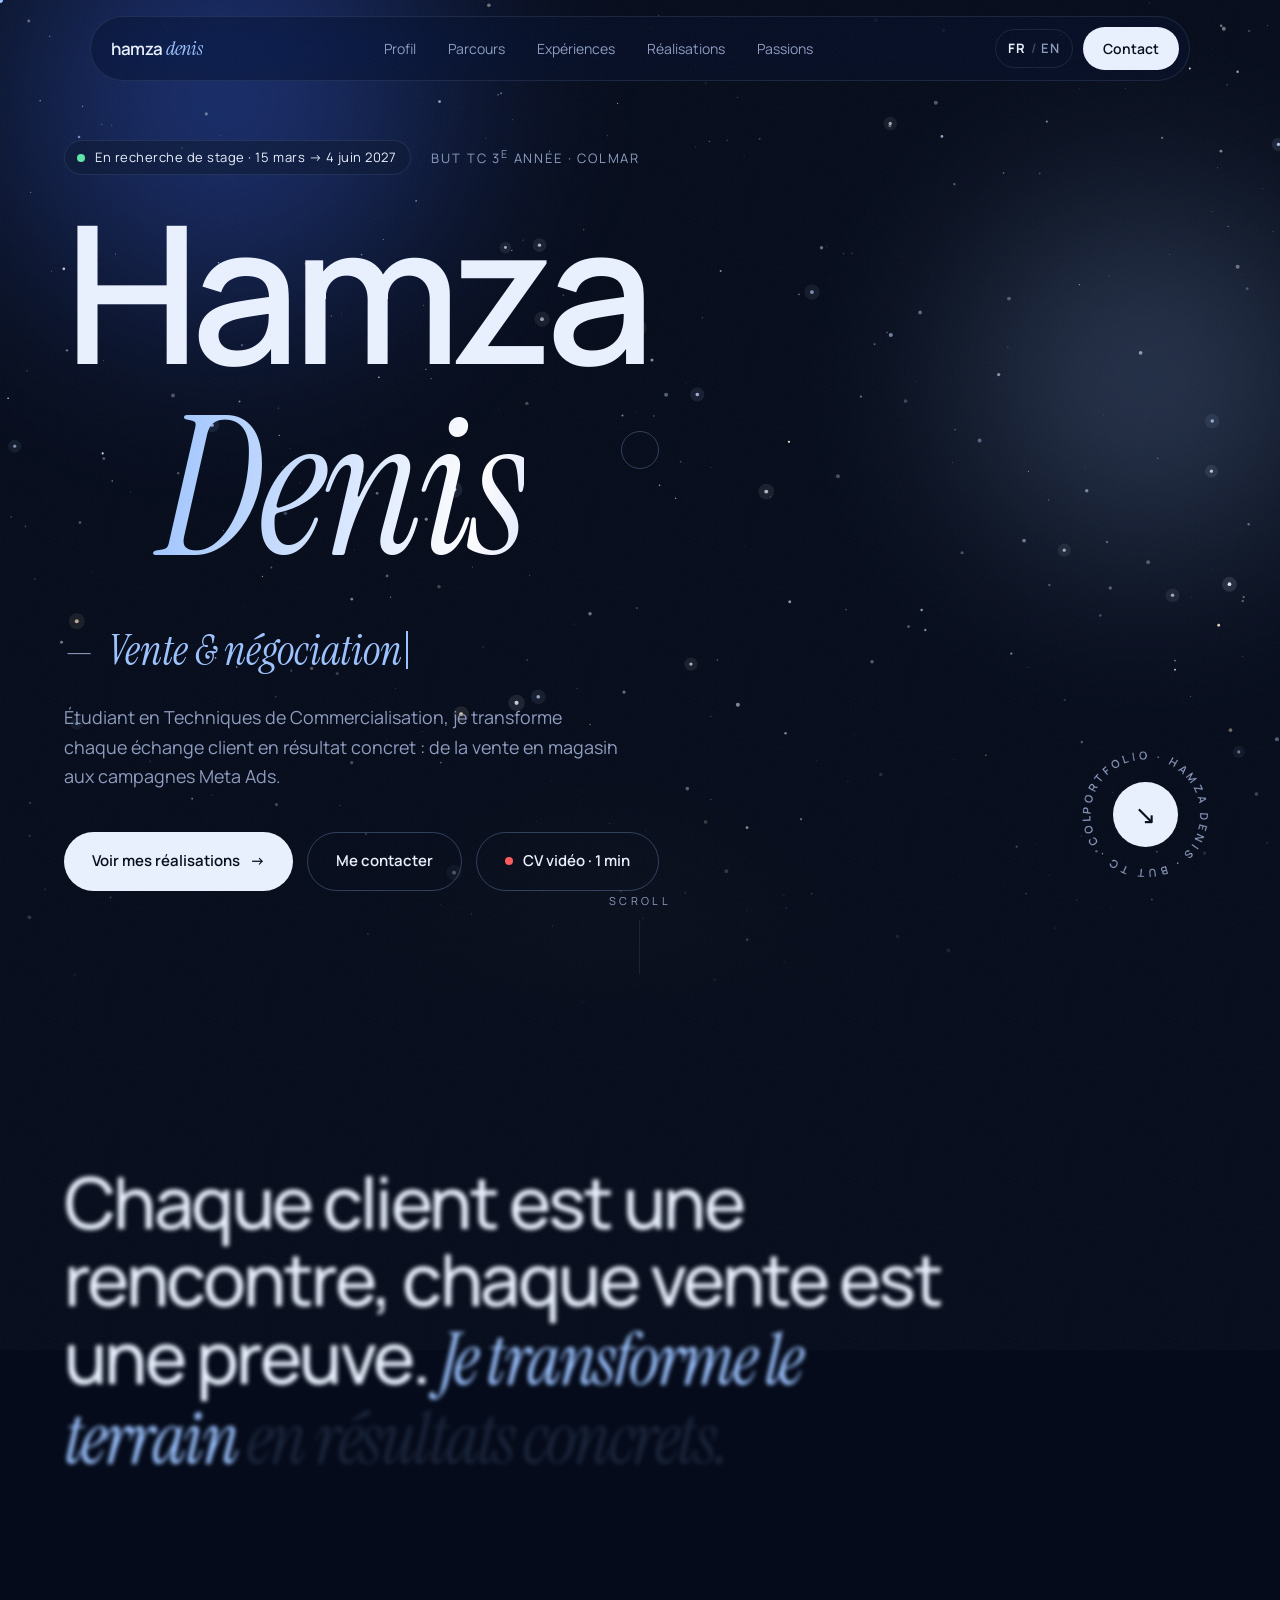
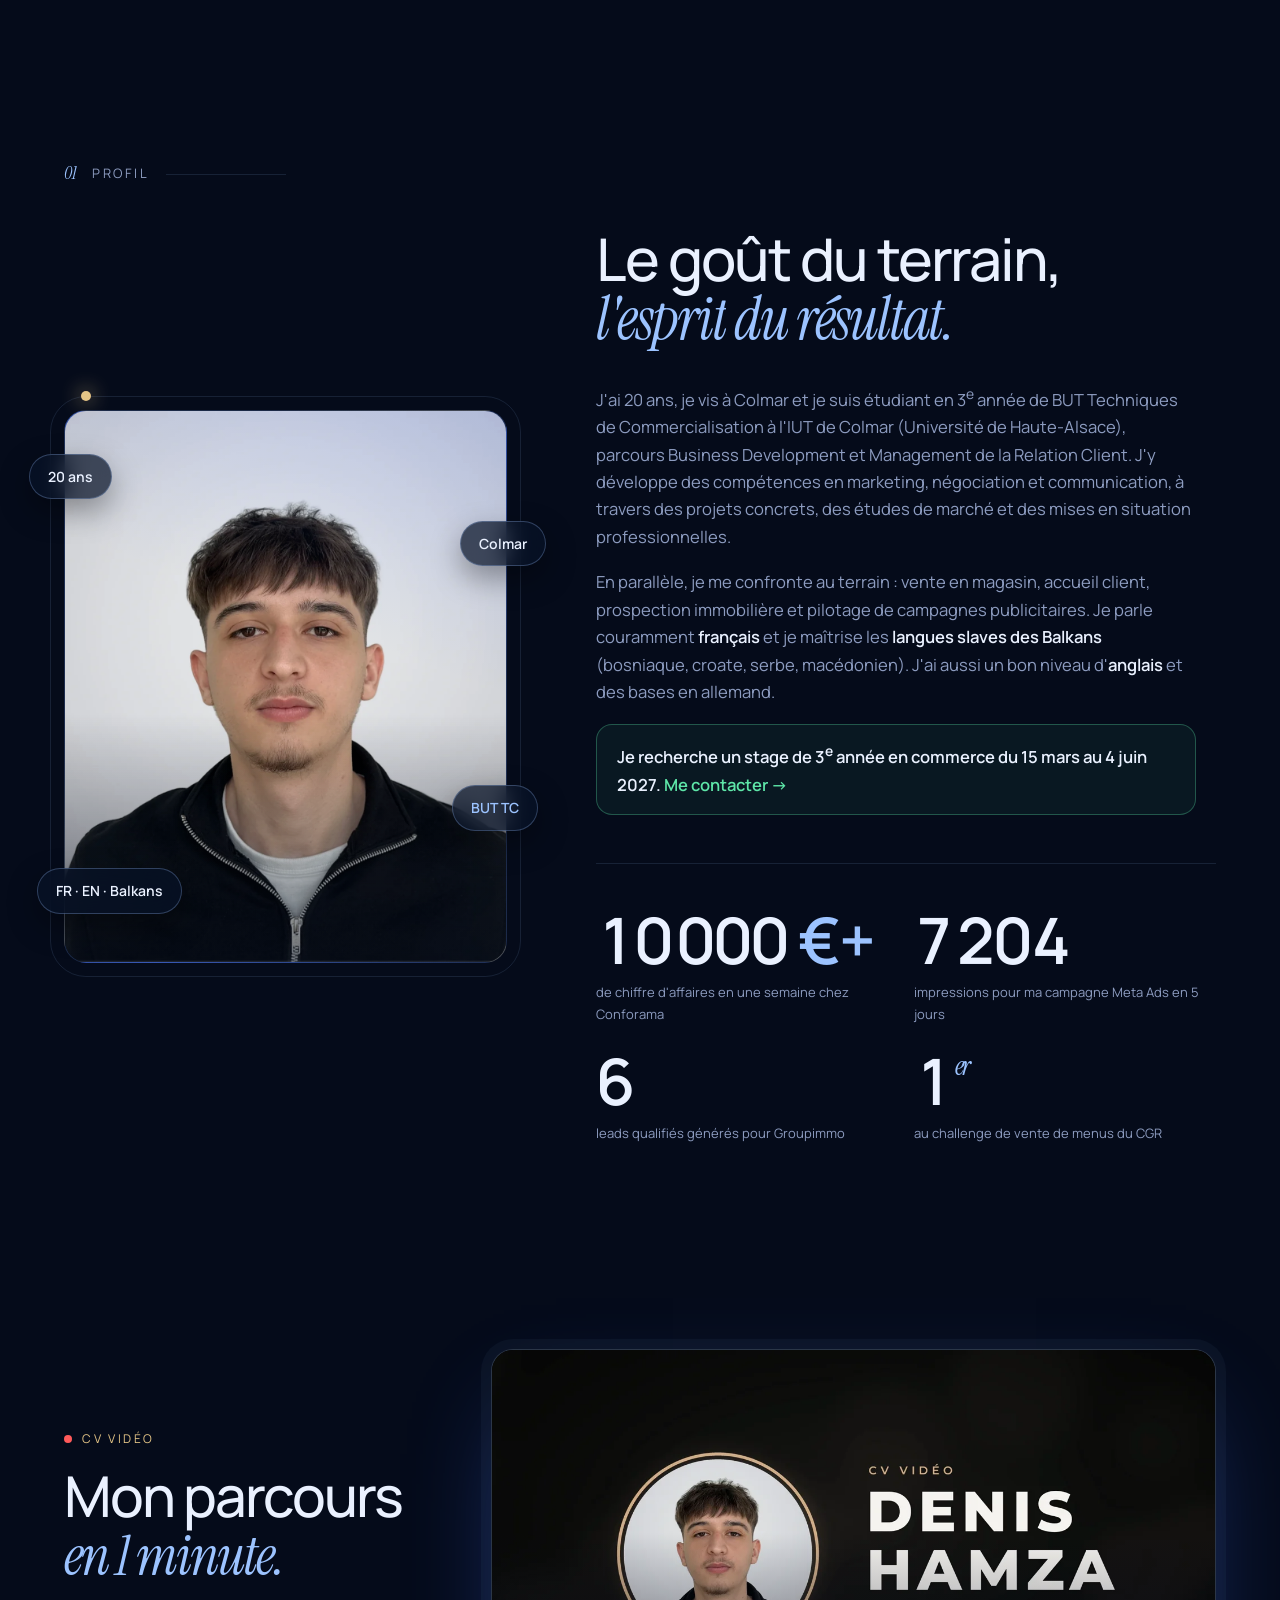
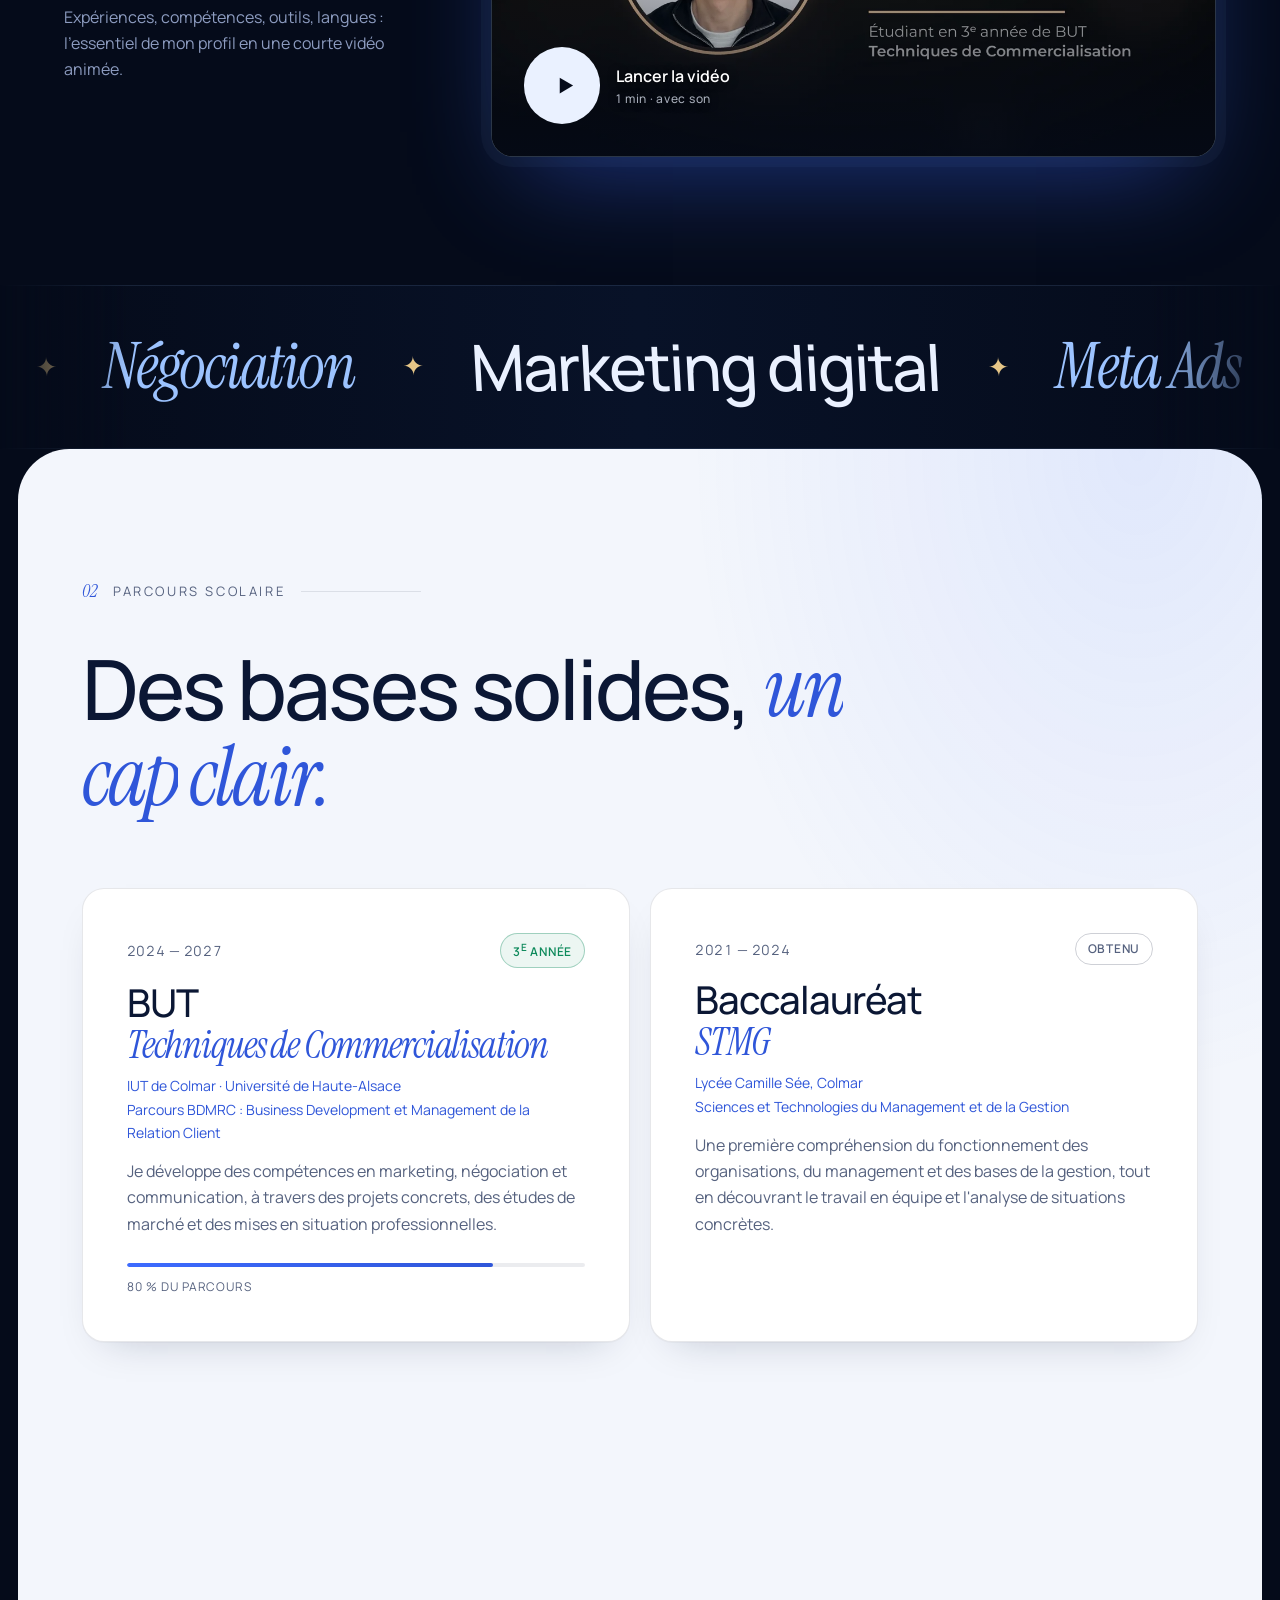
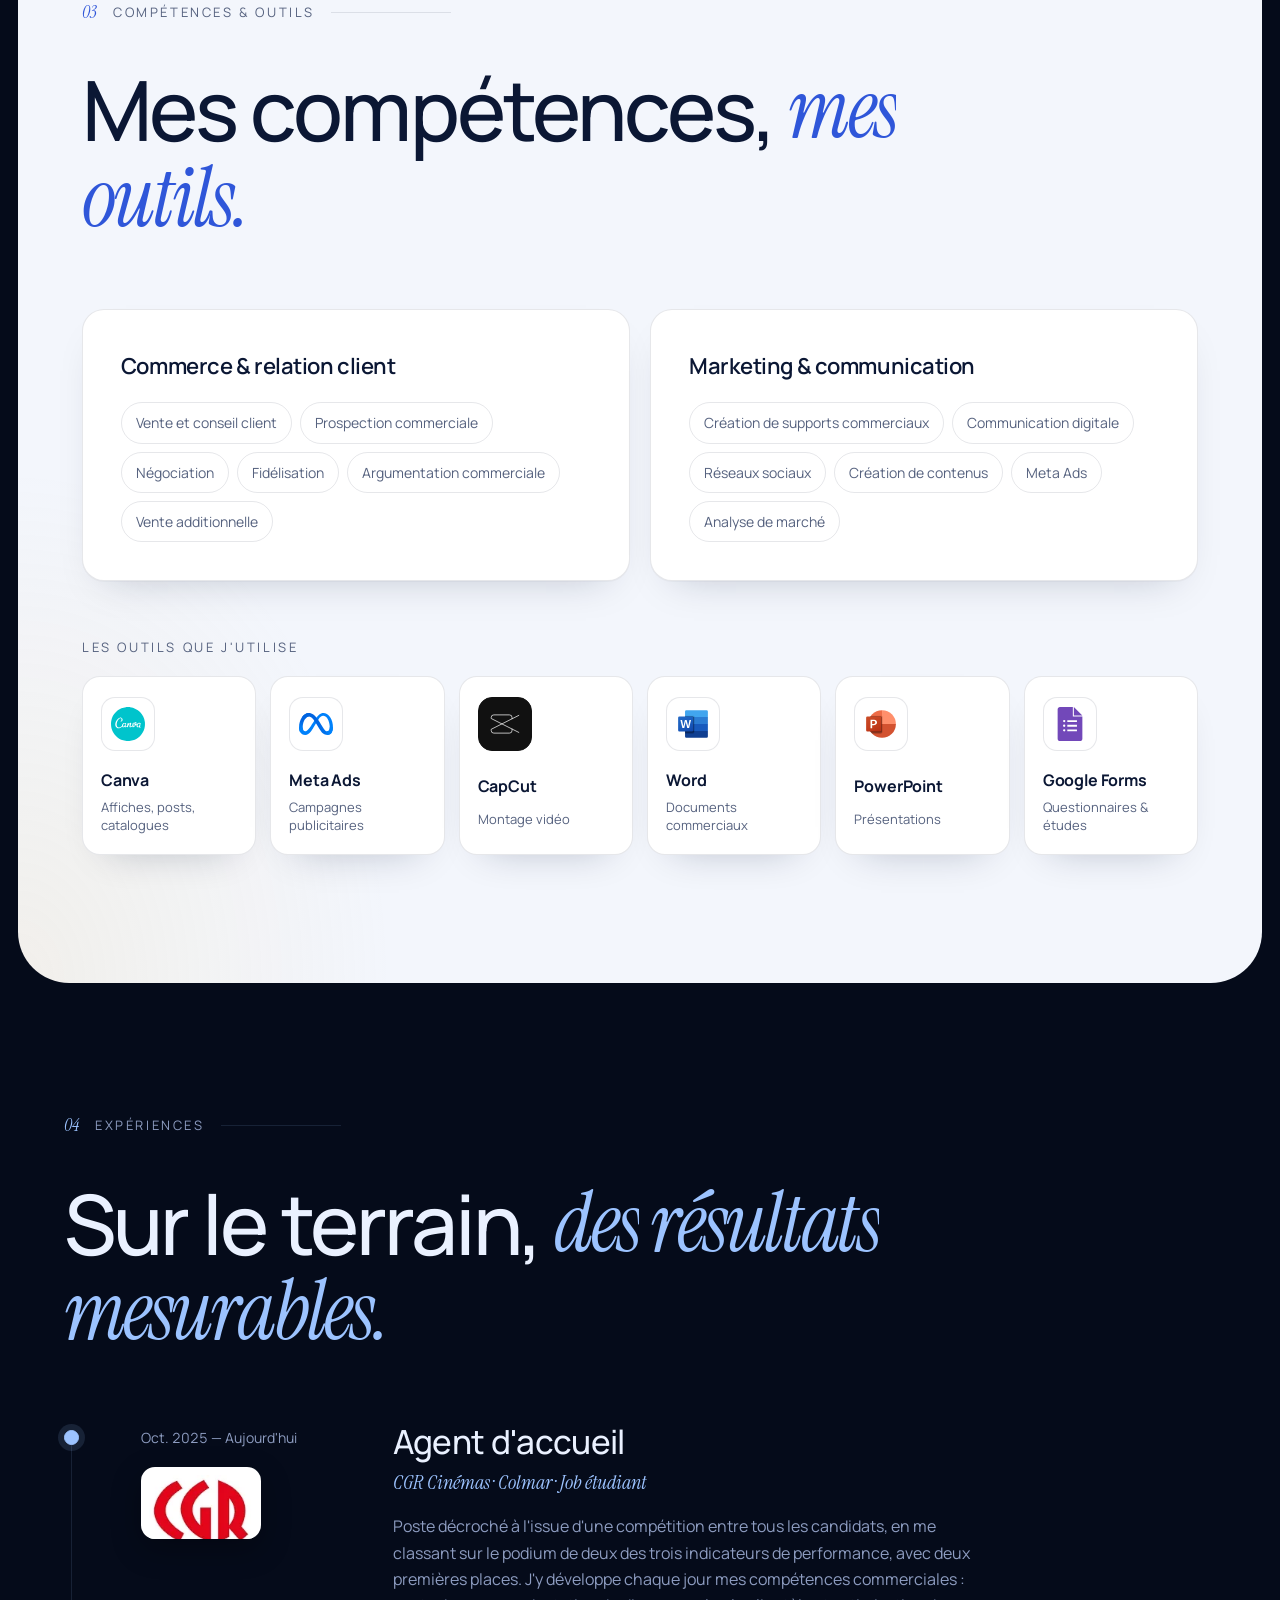
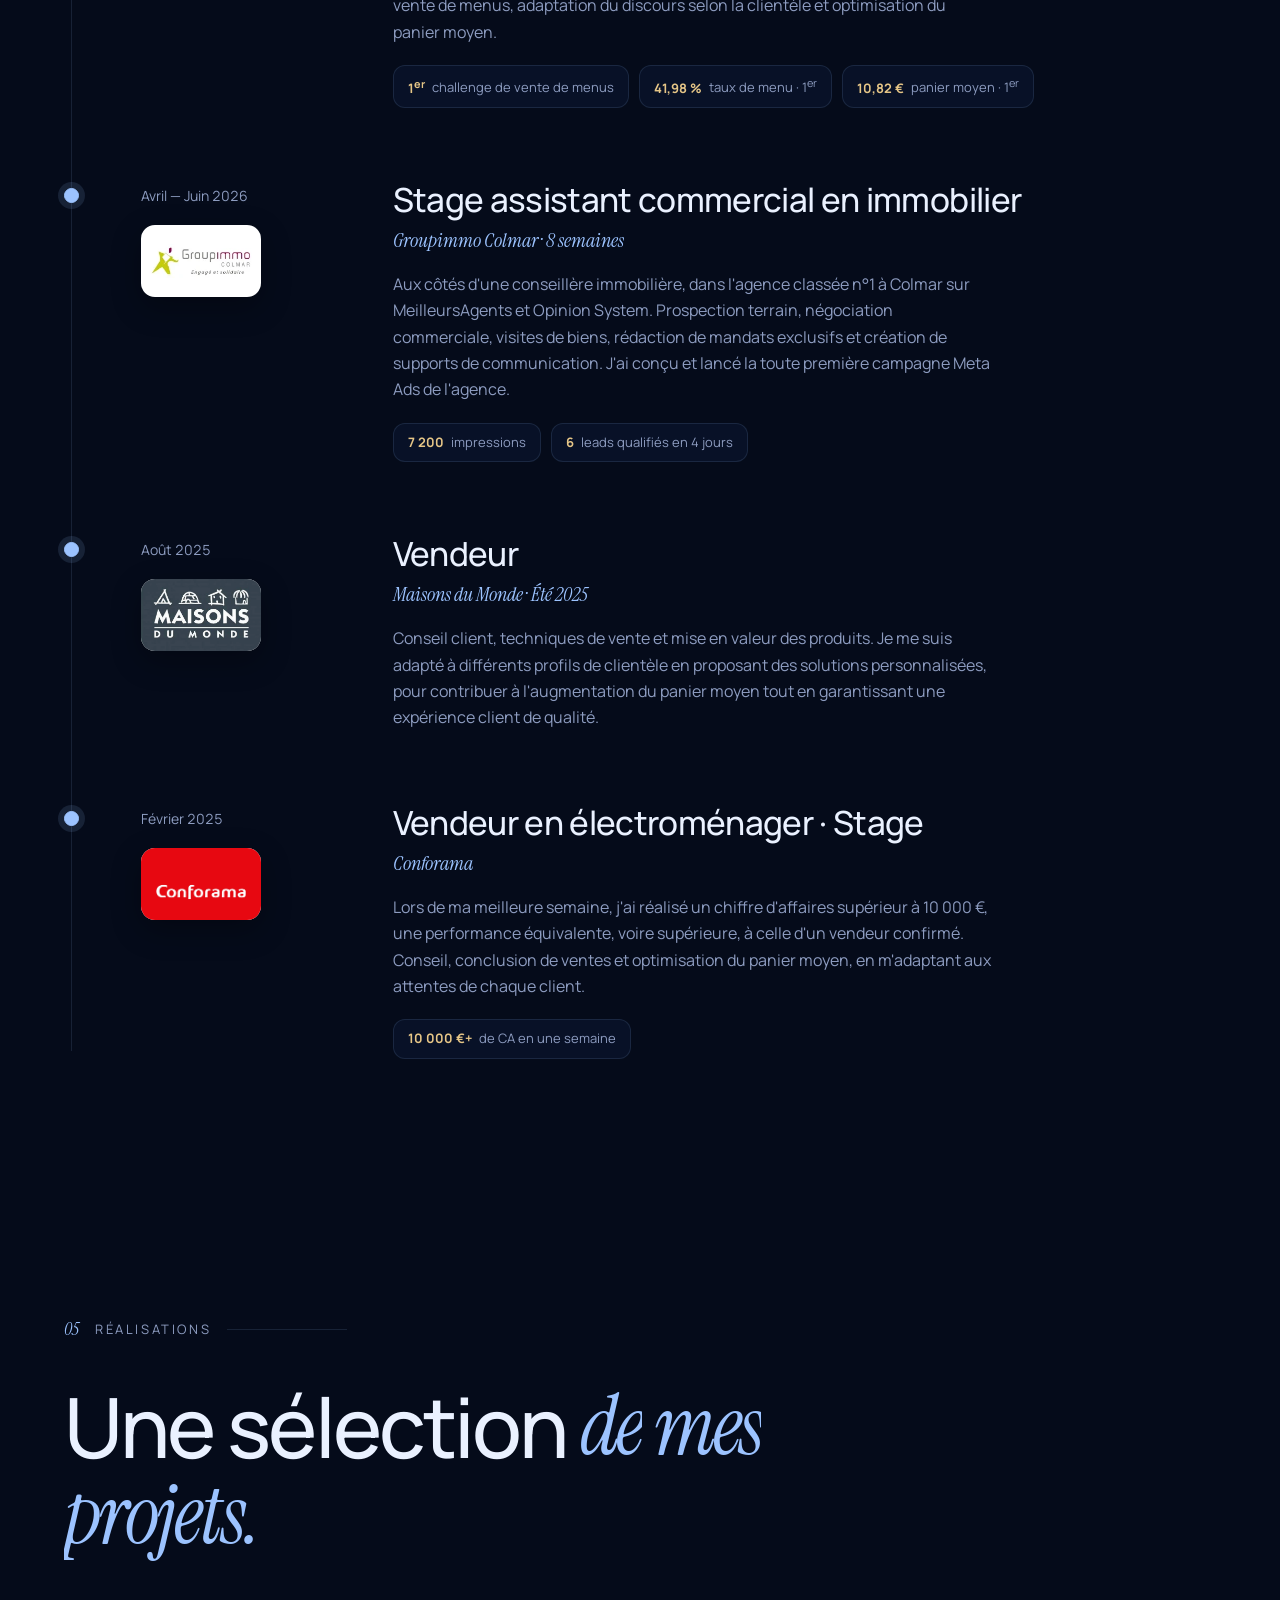
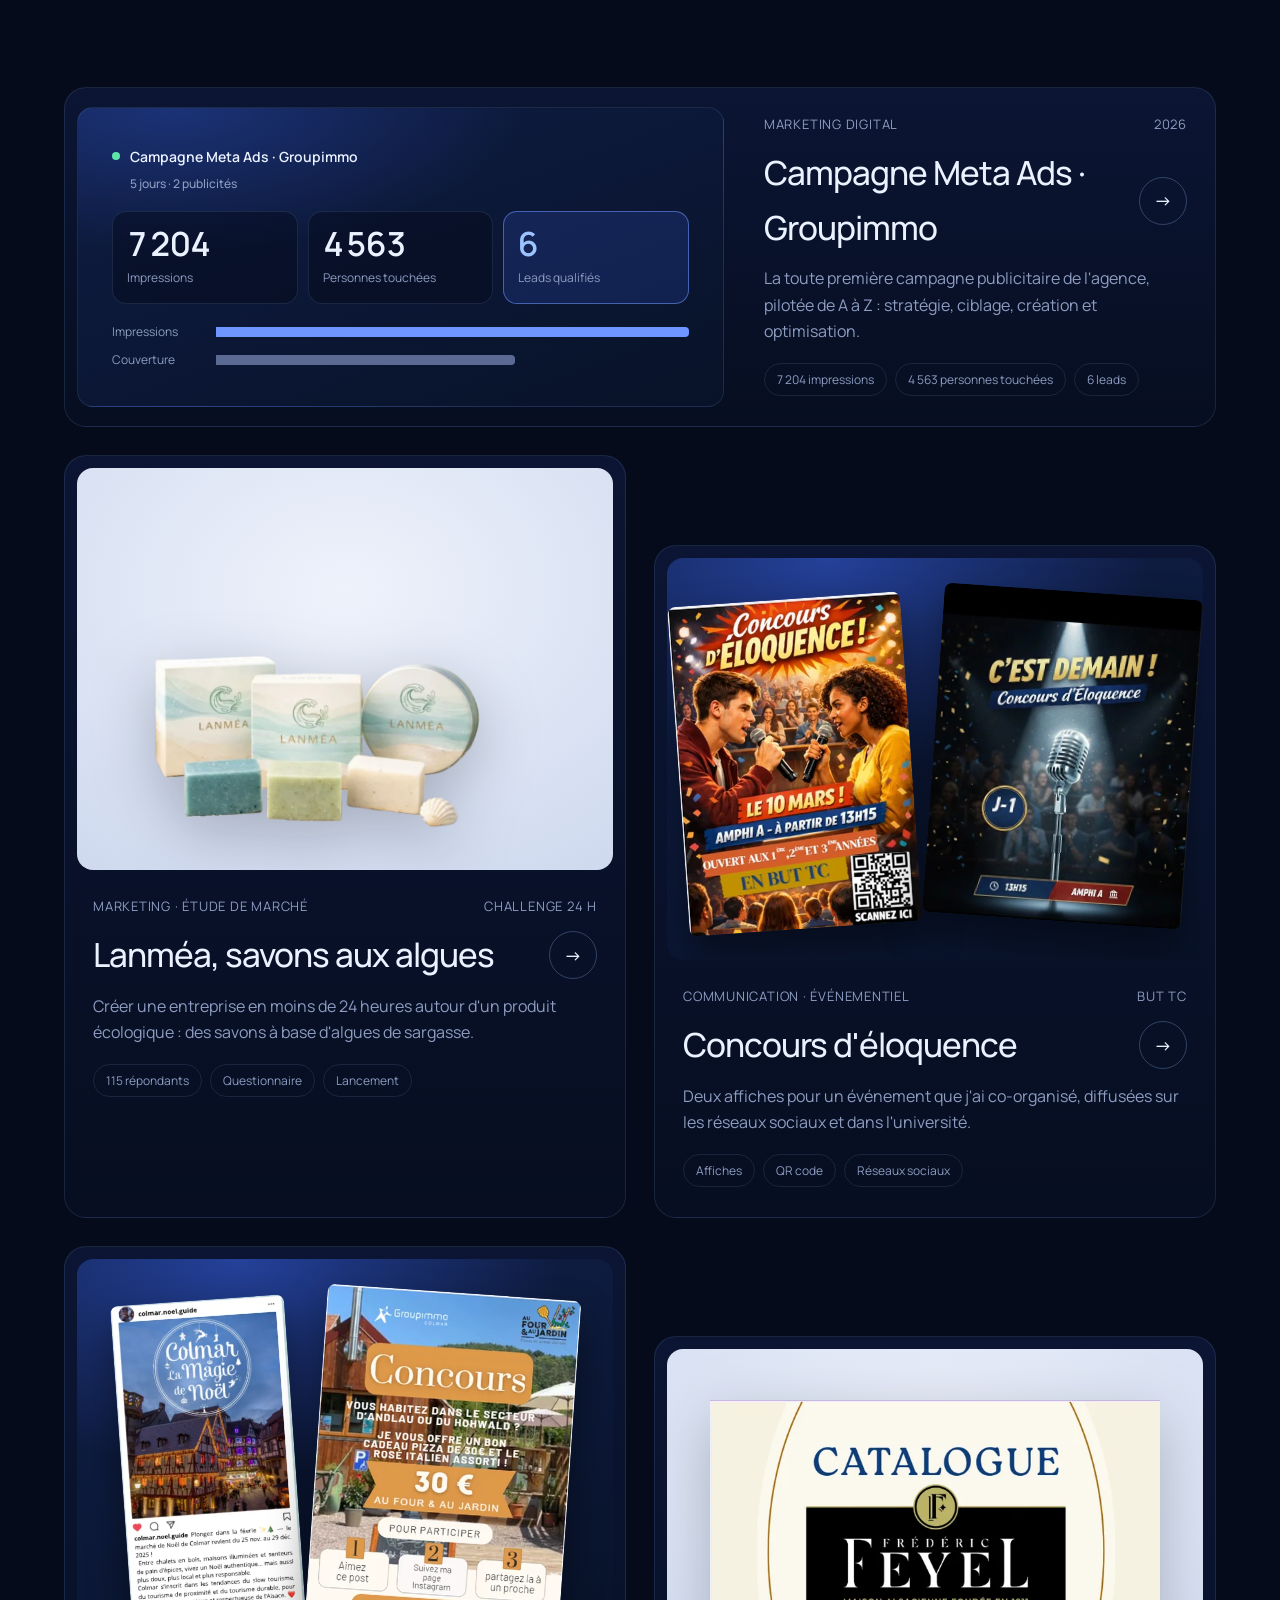
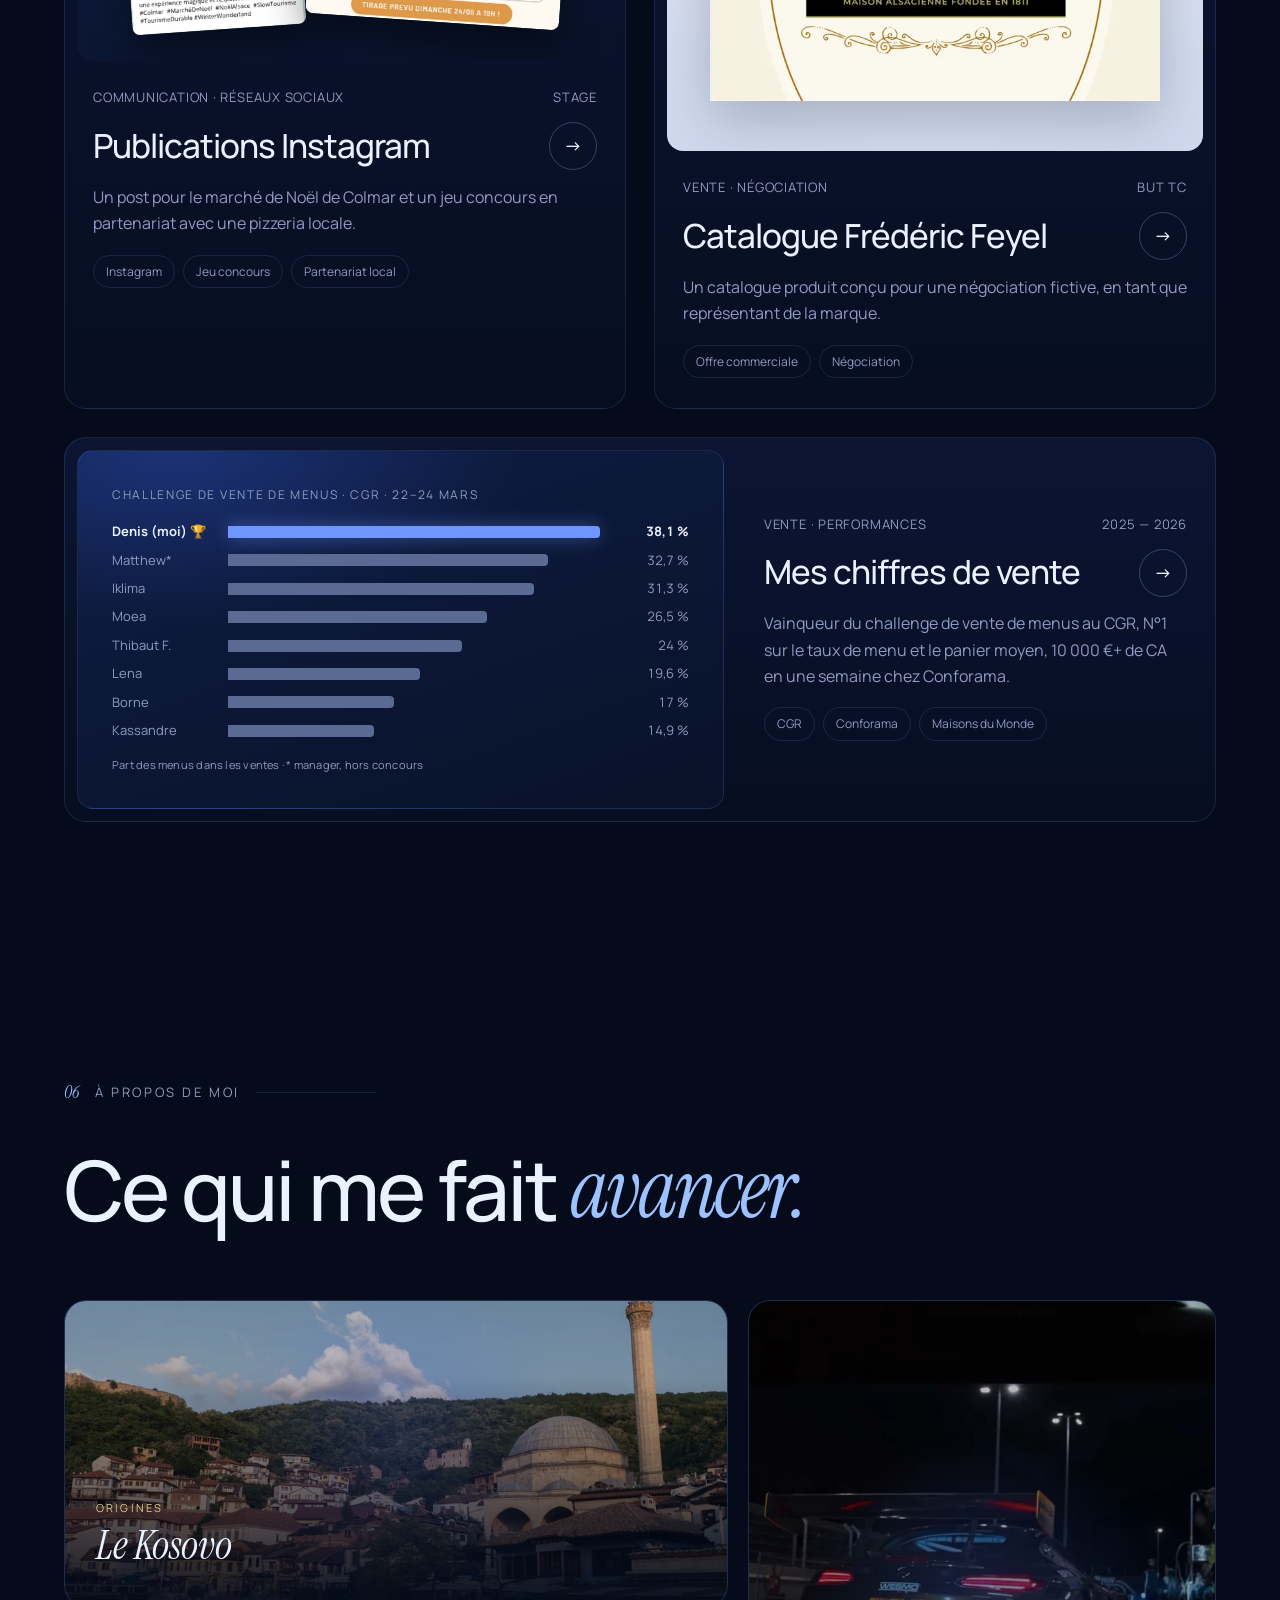
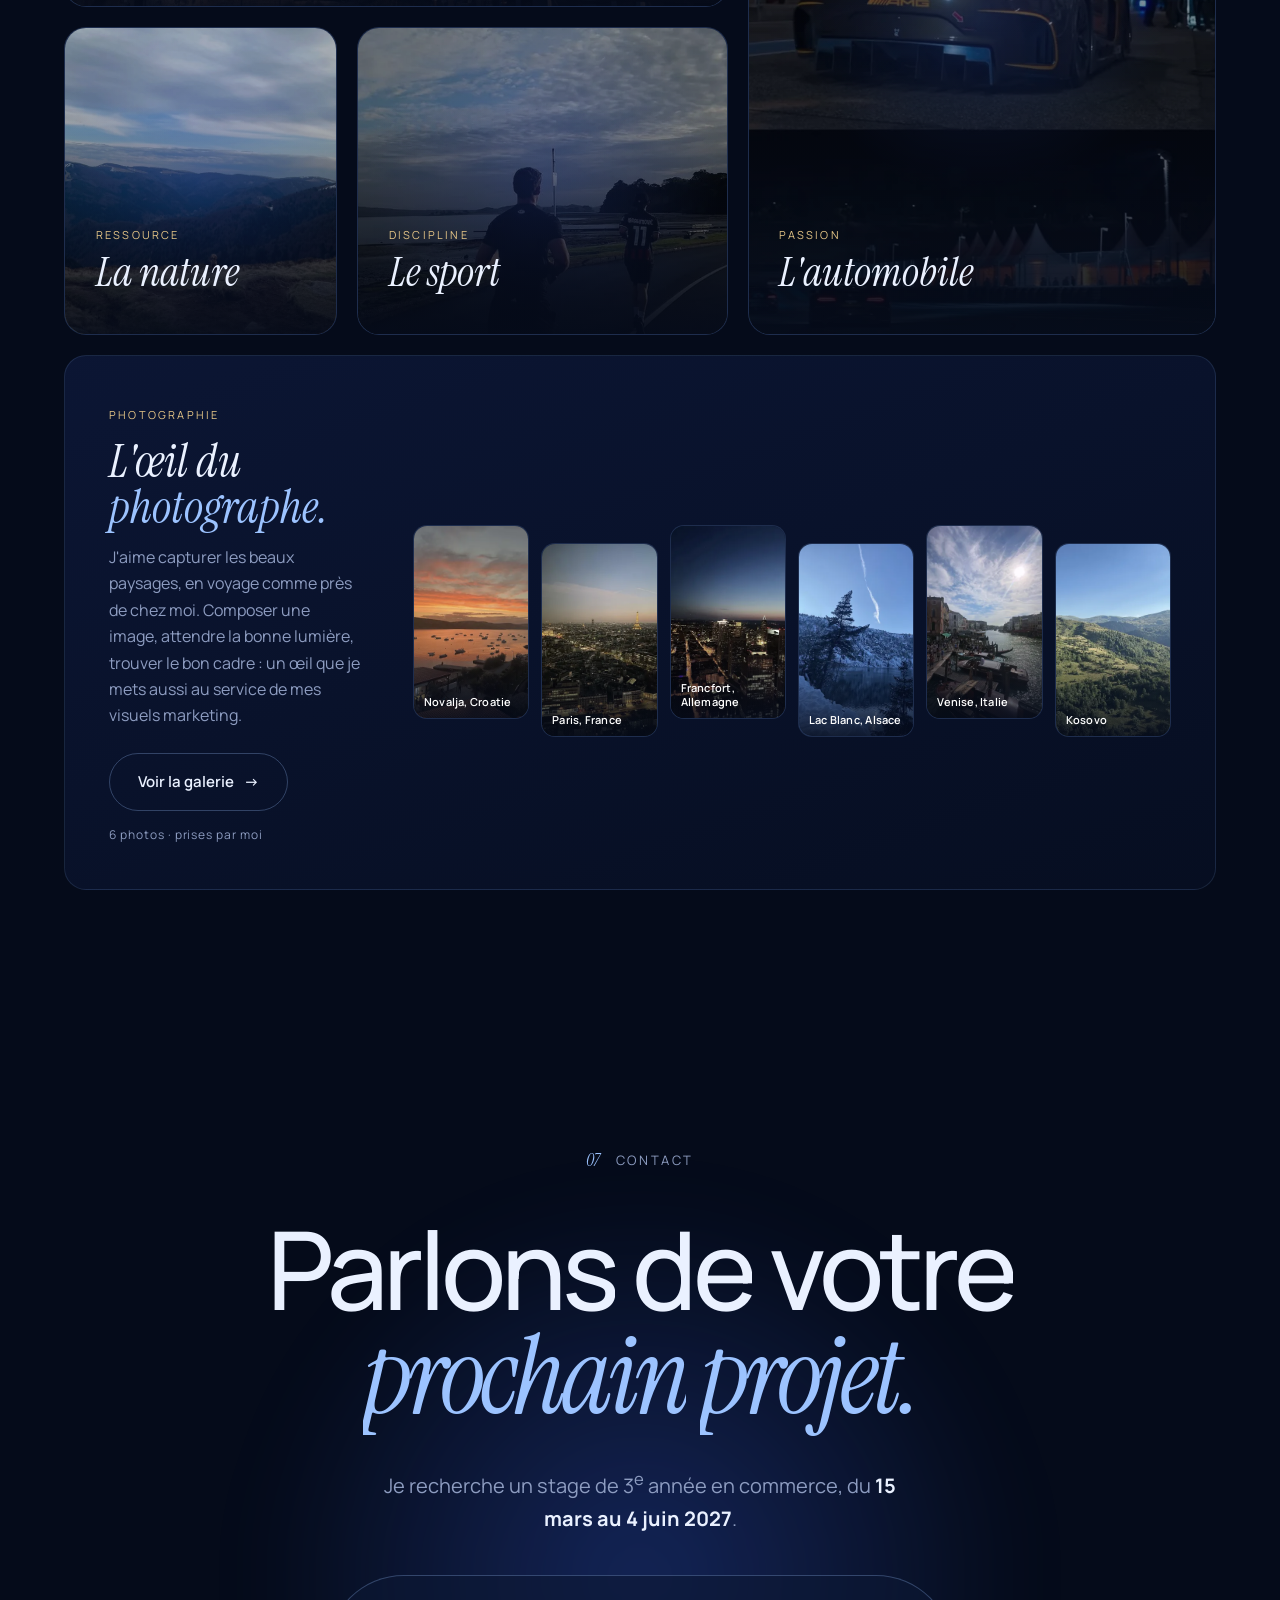
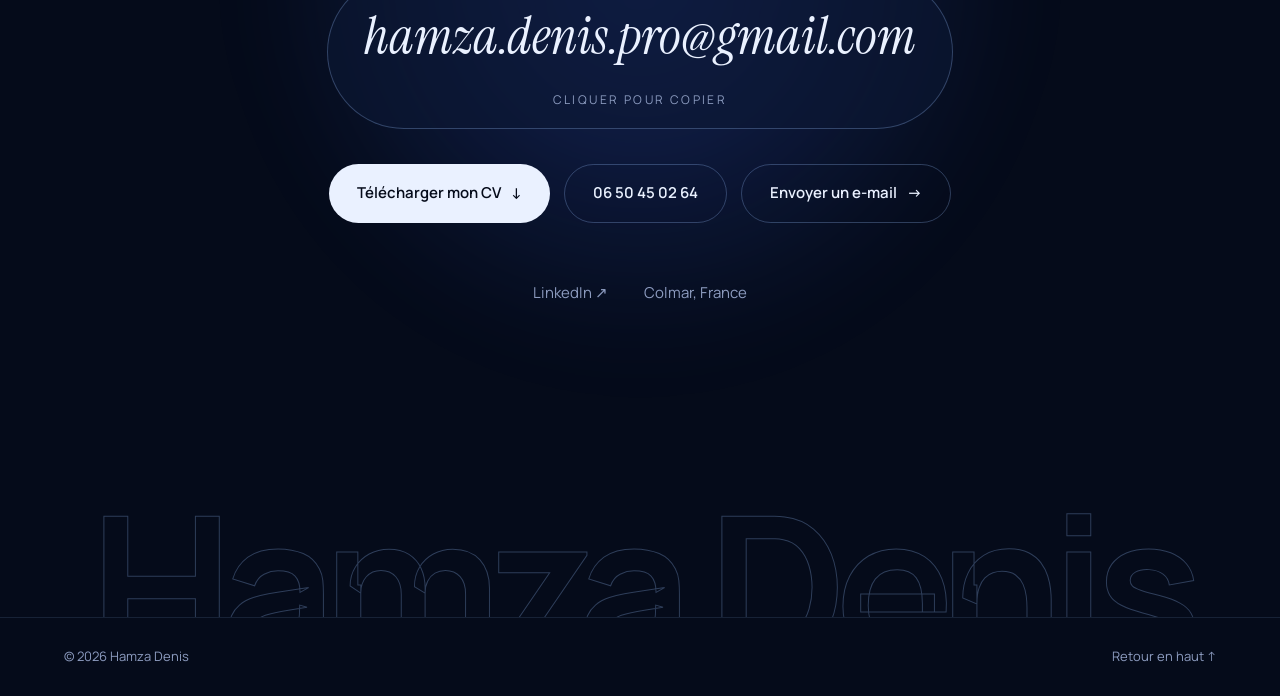
==== commit a3efc2ac: "Add photography block with landscape gallery to About section Six of Hamza's landscape photos (Noval" ====
--- a/index.html
+++ b/index.html
@@ -19,7 +19,7 @@
   <link rel="preconnect" href="https://fonts.googleapis.com" />
   <link rel="preconnect" href="https://fonts.gstatic.com" crossorigin />
   <link href="https://fonts.googleapis.com/css2?family=Instrument+Serif:ital@0;1&family=Manrope:wght@300;400;500;600;700&display=swap" rel="stylesheet" />
-  <link rel="stylesheet" href="styles.css?v=202610092241" />
+  <link rel="stylesheet" href="styles.css?v=202610100816" />
 </head>
 <body class="is-loading">
   <div class="loader" aria-hidden="true">
@@ -572,6 +572,41 @@
           </div>
         </article>
       </div>
+      <div class="photo reveal">
+        <div class="photo__text">
+          <span class="passion__tag">Photographie</span>
+          <h4 class="photo__title">L'œil du <em>photographe.</em></h4>
+          <p>J'aime capturer les beaux paysages, en voyage comme près de chez moi. Composer une image, attendre la bonne lumière, trouver le bon cadre&nbsp;: un œil que je mets aussi au service de mes visuels marketing.</p>
+          <button class="btn btn--ghost photo__open" type="button" data-shot="0">Voir la galerie <span class="arrow">→</span></button>
+          <small class="photo__count">6 photos · prises par moi</small>
+        </div>
+        <div class="photo__strip">
+          <button class="shot" type="button" data-shot="0" data-cursor="Voir" style="--d:0ms">
+            <img src="assets/img/photos/novalja-thumb.webp" alt="Coucher de soleil sur la baie de Novalja" loading="lazy" />
+            <span class="shot__place">Novalja, Croatie</span>
+          </button>
+          <button class="shot" type="button" data-shot="1" data-cursor="Voir" style="--d:70ms">
+            <img src="assets/img/photos/paris-thumb.webp" alt="Paris à l'heure bleue, avec la tour Eiffel" loading="lazy" />
+            <span class="shot__place">Paris, France</span>
+          </button>
+          <button class="shot" type="button" data-shot="2" data-cursor="Voir" style="--d:140ms">
+            <img src="assets/img/photos/francfort-thumb.webp" alt="Francfort de nuit, vue sur les gratte-ciel" loading="lazy" />
+            <span class="shot__place">Francfort, Allemagne</span>
+          </button>
+          <button class="shot" type="button" data-shot="3" data-cursor="Voir" style="--d:210ms">
+            <img src="assets/img/photos/lac-blanc-thumb.webp" alt="Le Lac Blanc enneigé en hiver" loading="lazy" />
+            <span class="shot__place">Lac Blanc, Alsace</span>
+          </button>
+          <button class="shot" type="button" data-shot="4" data-cursor="Voir" style="--d:280ms">
+            <img src="assets/img/photos/venise-thumb.webp" alt="Le Grand Canal de Venise en plein soleil" loading="lazy" />
+            <span class="shot__place">Venise, Italie</span>
+          </button>
+          <button class="shot" type="button" data-shot="5" data-cursor="Voir" style="--d:350ms">
+            <img src="assets/img/photos/kosovo-thumb.webp" alt="Collines verdoyantes au Kosovo" loading="lazy" />
+            <span class="shot__place">Kosovo</span>
+          </button>
+        </div>
+      </div>
     </section>
 
     <!-- ═════════════ CONTACT ═════════════ -->
@@ -615,9 +650,21 @@
     </div>
   </div>
 
+  <!-- Photo gallery -->
+  <div class="gallery" role="dialog" aria-modal="true" aria-label="Galerie photo" hidden data-lenis-prevent>
+    <ul class="gallery__data" hidden><li data-src="assets/img/photos/novalja.webp" data-place="Novalja, Croatie" data-alt="Coucher de soleil sur la baie de Novalja"></li><li data-src="assets/img/photos/paris.webp" data-place="Paris, France" data-alt="Paris à l'heure bleue, avec la tour Eiffel"></li><li data-src="assets/img/photos/francfort.webp" data-place="Francfort, Allemagne" data-alt="Francfort de nuit, vue sur les gratte-ciel"></li><li data-src="assets/img/photos/lac-blanc.webp" data-place="Lac Blanc, Alsace" data-alt="Le Lac Blanc enneigé en hiver"></li><li data-src="assets/img/photos/venise.webp" data-place="Venise, Italie" data-alt="Le Grand Canal de Venise en plein soleil"></li><li data-src="assets/img/photos/kosovo.webp" data-place="Kosovo" data-alt="Collines verdoyantes au Kosovo"></li></ul>
+    <button class="gallery__close" type="button" aria-label="Fermer la galerie">✕</button>
+    <button class="gallery__nav gallery__nav--prev" type="button" aria-label="Photo précédente">←</button>
+    <figure class="gallery__stage">
+      <img class="gallery__img" alt="" />
+      <figcaption><span class="gallery__place"></span><span class="gallery__count"></span></figcaption>
+    </figure>
+    <button class="gallery__nav gallery__nav--next" type="button" aria-label="Photo suivante">→</button>
+  </div>
+
   <div class="toast" role="status" aria-live="polite"></div>
 
   <script src="assets/vendor/lenis.min.js" defer></script>
-  <script src="script.js?v=202610092241" defer></script>
+  <script src="script.js?v=202610100816" defer></script>
 </body>
 </html>
--- a/styles.css
+++ b/styles.css
@@ -996,3 +996,67 @@
 @media (max-width: 900px) {
   .videocv { grid-template-columns: 1fr; }
 }
+
+/* ───────────────────────── Photography ───────────────────────── */
+.photo {
+  margin-top: 20px; display: grid; grid-template-columns: 3fr 9fr; gap: clamp(24px, 4vw, 56px); align-items: center;
+  padding: clamp(24px, 3.5vw, 44px); border-radius: var(--radius);
+  border: 1px solid var(--line); background: linear-gradient(160deg, rgba(17, 32, 74, 0.55), rgba(8, 18, 40, 0.55));
+}
+.photo__title { font-family: var(--serif); font-style: italic; font-weight: 400; font-size: clamp(34px, 3.6vw, 52px); line-height: 1; margin: 6px 0 14px; }
+.photo__title em { color: var(--accent); }
+.photo__text p { color: var(--muted); margin-bottom: 24px; max-width: 42ch; }
+.photo__count { display: block; margin-top: 14px; font-size: 12px; letter-spacing: 0.08em; color: var(--muted); }
+.photo__strip { display: grid; grid-template-columns: repeat(6, 1fr); gap: 12px; }
+.shot__place { font-size: 12px; }
+.shot {
+  position: relative; aspect-ratio: 3 / 5; border-radius: 14px; overflow: hidden; padding: 0;
+  border: 1px solid var(--line); background: var(--surface);
+  transform: translateY(24px); opacity: 0;
+  transition: transform 0.9s var(--ease) var(--d), opacity 0.9s var(--ease) var(--d), box-shadow 0.4s;
+}
+.photo.is-in .shot { transform: none; opacity: 1; }
+.shot img { width: 100%; height: 100%; object-fit: cover; transition: transform 1.1s var(--ease), filter 0.5s; filter: saturate(0.9); }
+.shot::after { content: ""; position: absolute; inset: 0; background: linear-gradient(180deg, transparent 55%, rgba(5, 11, 26, 0.85)); }
+.shot__place {
+  position: absolute; left: 10px; right: 10px; bottom: 10px; z-index: 1; text-align: left;
+  font-size: 11px; font-weight: 600; letter-spacing: 0.02em; color: #fff; line-height: 1.25;
+}
+.shot:hover, .shot:focus-visible { box-shadow: 0 20px 40px -18px rgba(61, 107, 255, 0.6); outline: none; border-color: var(--line-strong); }
+.shot:hover img, .shot:focus-visible img { transform: scale(1.08); filter: saturate(1.05); }
+.photo.is-in .shot:nth-child(even) { transform: translateY(18px); }
+.photo.is-in .shot:nth-child(even):hover { transform: translateY(14px); }
+
+.gallery {
+  position: fixed; inset: 0; z-index: 75; display: grid; grid-template-columns: auto 1fr auto; align-items: center; gap: 12px;
+  padding: 24px; background: rgba(3, 7, 18, 0.94); backdrop-filter: blur(10px); -webkit-backdrop-filter: blur(10px);
+  opacity: 0; transition: opacity 0.4s var(--ease);
+}
+.gallery[hidden] { display: none; }
+.gallery.is-open { opacity: 1; }
+.gallery__stage { margin: 0; height: calc(100svh - 48px); display: grid; grid-template-rows: 1fr auto; justify-items: center; gap: 14px; min-width: 0; }
+.gallery__img {
+  max-width: 100%; max-height: 100%; min-height: 0; object-fit: contain; border-radius: 14px; box-shadow: 0 30px 80px rgba(0, 0, 0, 0.6);
+  transition: opacity 0.35s var(--ease), transform 0.5s var(--ease);
+}
+.gallery__img.is-changing { opacity: 0; transform: scale(0.97); }
+.gallery figcaption { display: flex; gap: 14px; align-items: baseline; color: var(--text); }
+.gallery__place { font-family: var(--serif); font-style: italic; font-size: 24px; }
+.gallery__count { font-size: 12px; letter-spacing: 0.16em; color: var(--muted); }
+.gallery__nav, .gallery__close {
+  width: 52px; height: 52px; border-radius: 50%; border: 1px solid var(--line-strong); color: var(--text);
+  background: rgba(12, 24, 52, 0.7); font-size: 20px; transition: background 0.3s, color 0.3s, transform 0.4s var(--ease);
+}
+.gallery__nav:hover, .gallery__close:hover { background: var(--text); color: var(--bg); }
+.gallery__nav--prev:hover { transform: translateX(-3px); } .gallery__nav--next:hover { transform: translateX(3px); }
+.gallery__close { position: absolute; top: 20px; right: 20px; z-index: 2; }
+@media (max-width: 900px) {
+  .photo { grid-template-columns: 1fr; }
+  .photo__strip { grid-template-columns: repeat(3, 1fr); }
+  .photo.is-in .shot:nth-child(even) { transform: none; }
+  .gallery { grid-template-columns: 1fr; padding: 16px; }
+  .gallery__nav { position: absolute; bottom: 20px; z-index: 2; }
+  .gallery__nav--prev { left: 20px; } .gallery__nav--next { right: 20px; }
+  .gallery__stage { height: calc(100svh - 120px); }
+  .gallery figcaption { flex-direction: column; align-items: center; gap: 4px; }
+}
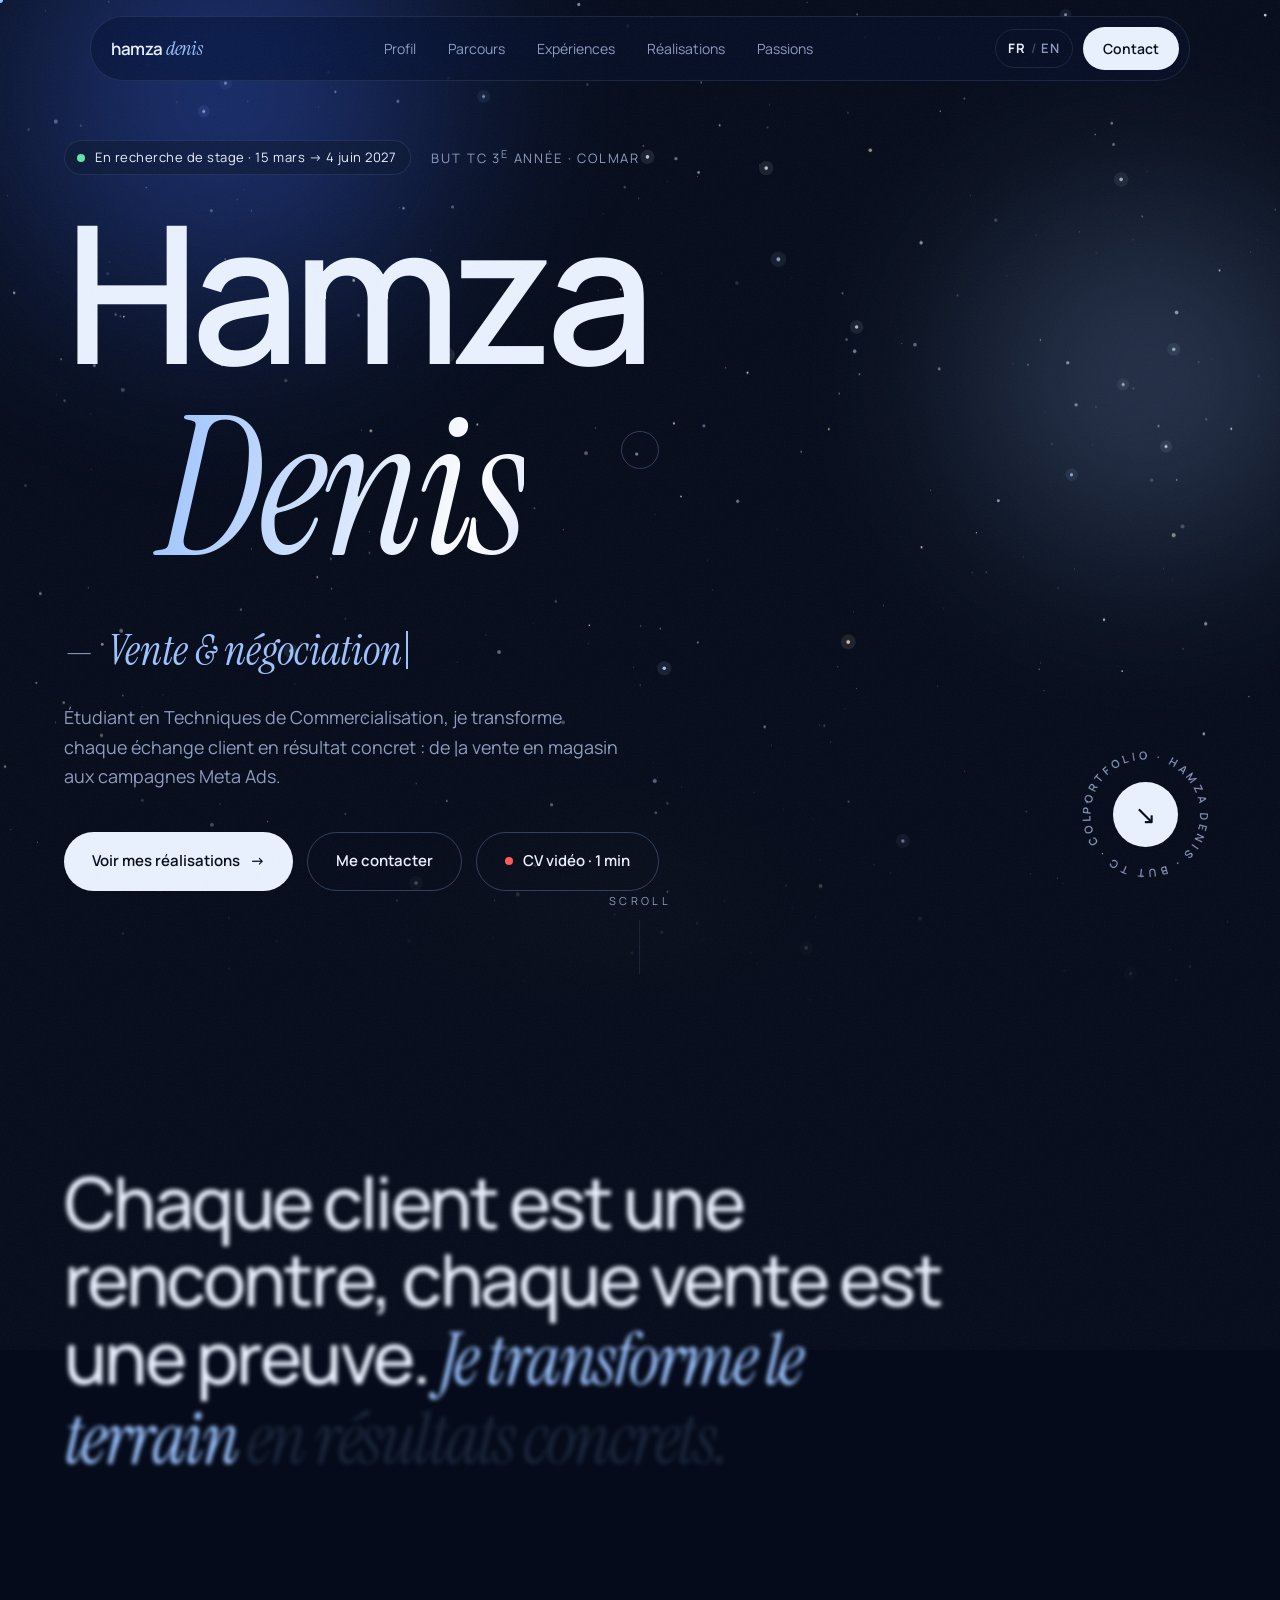
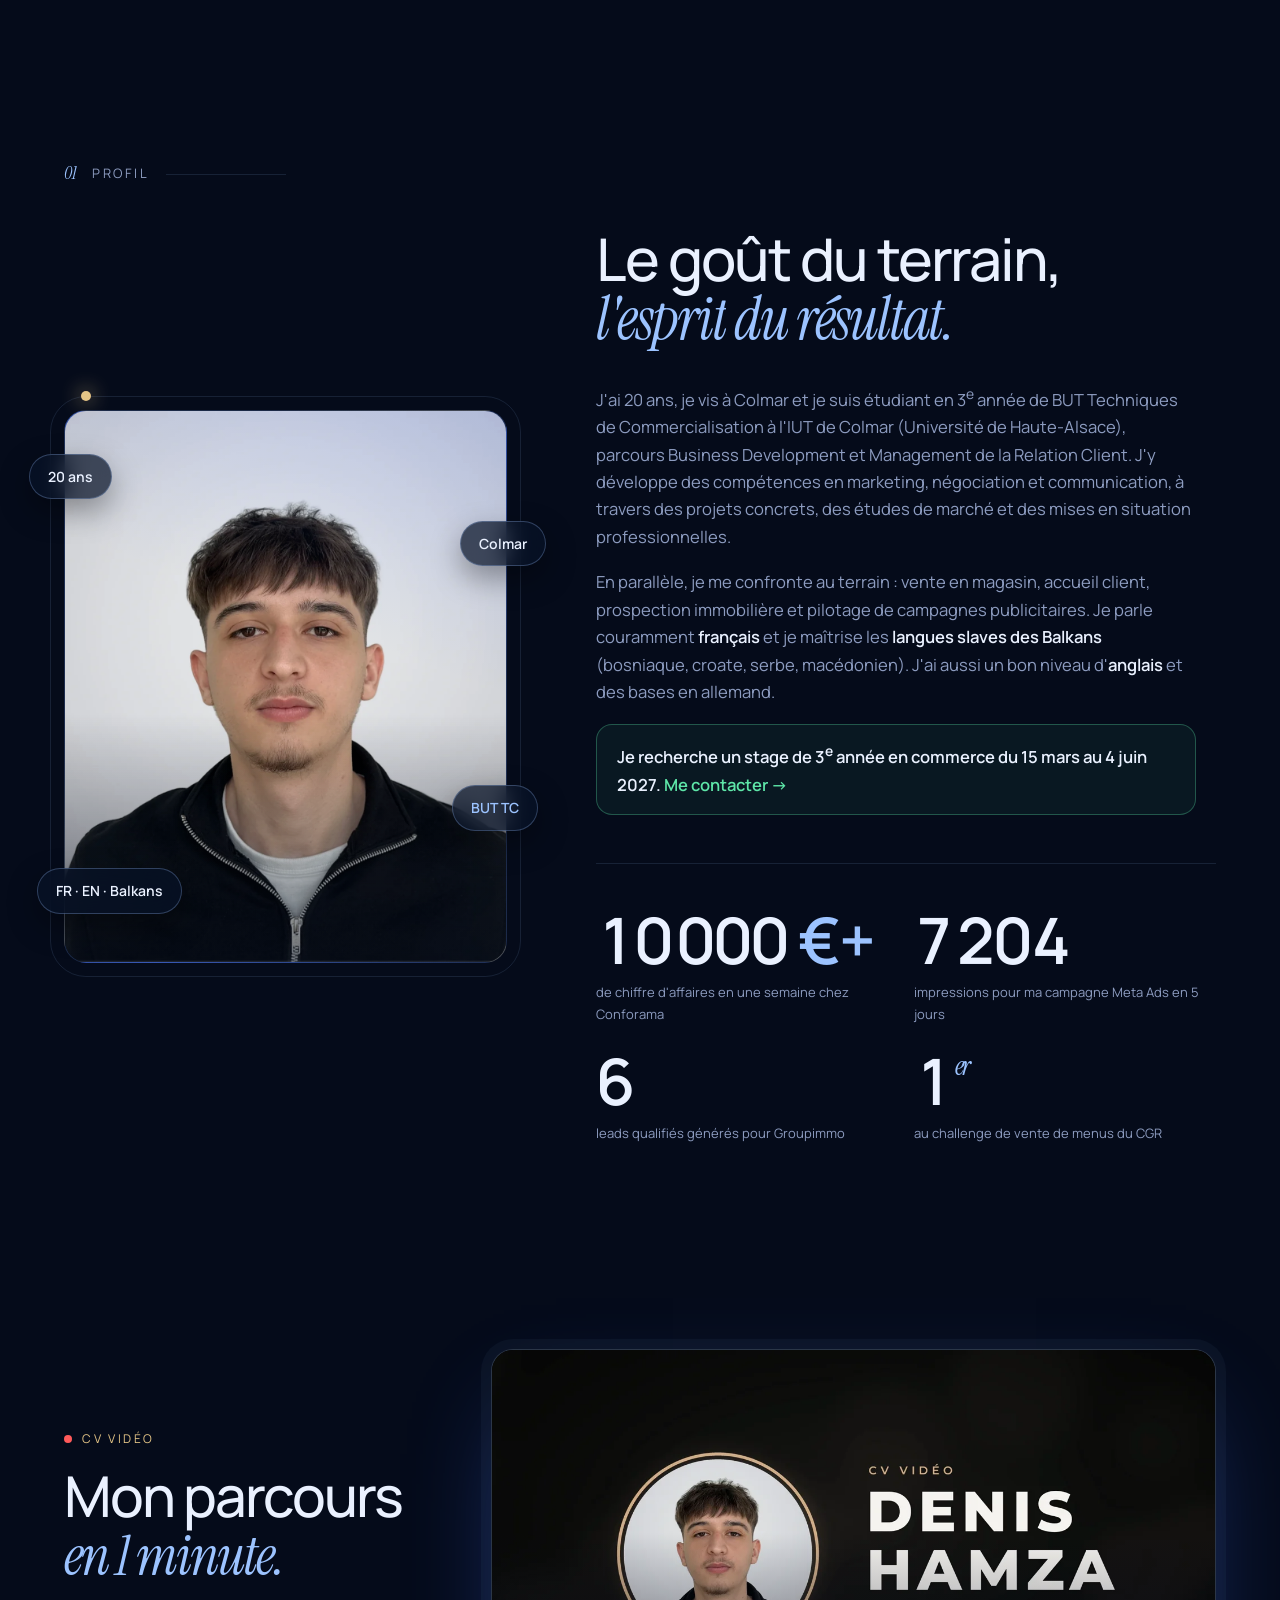
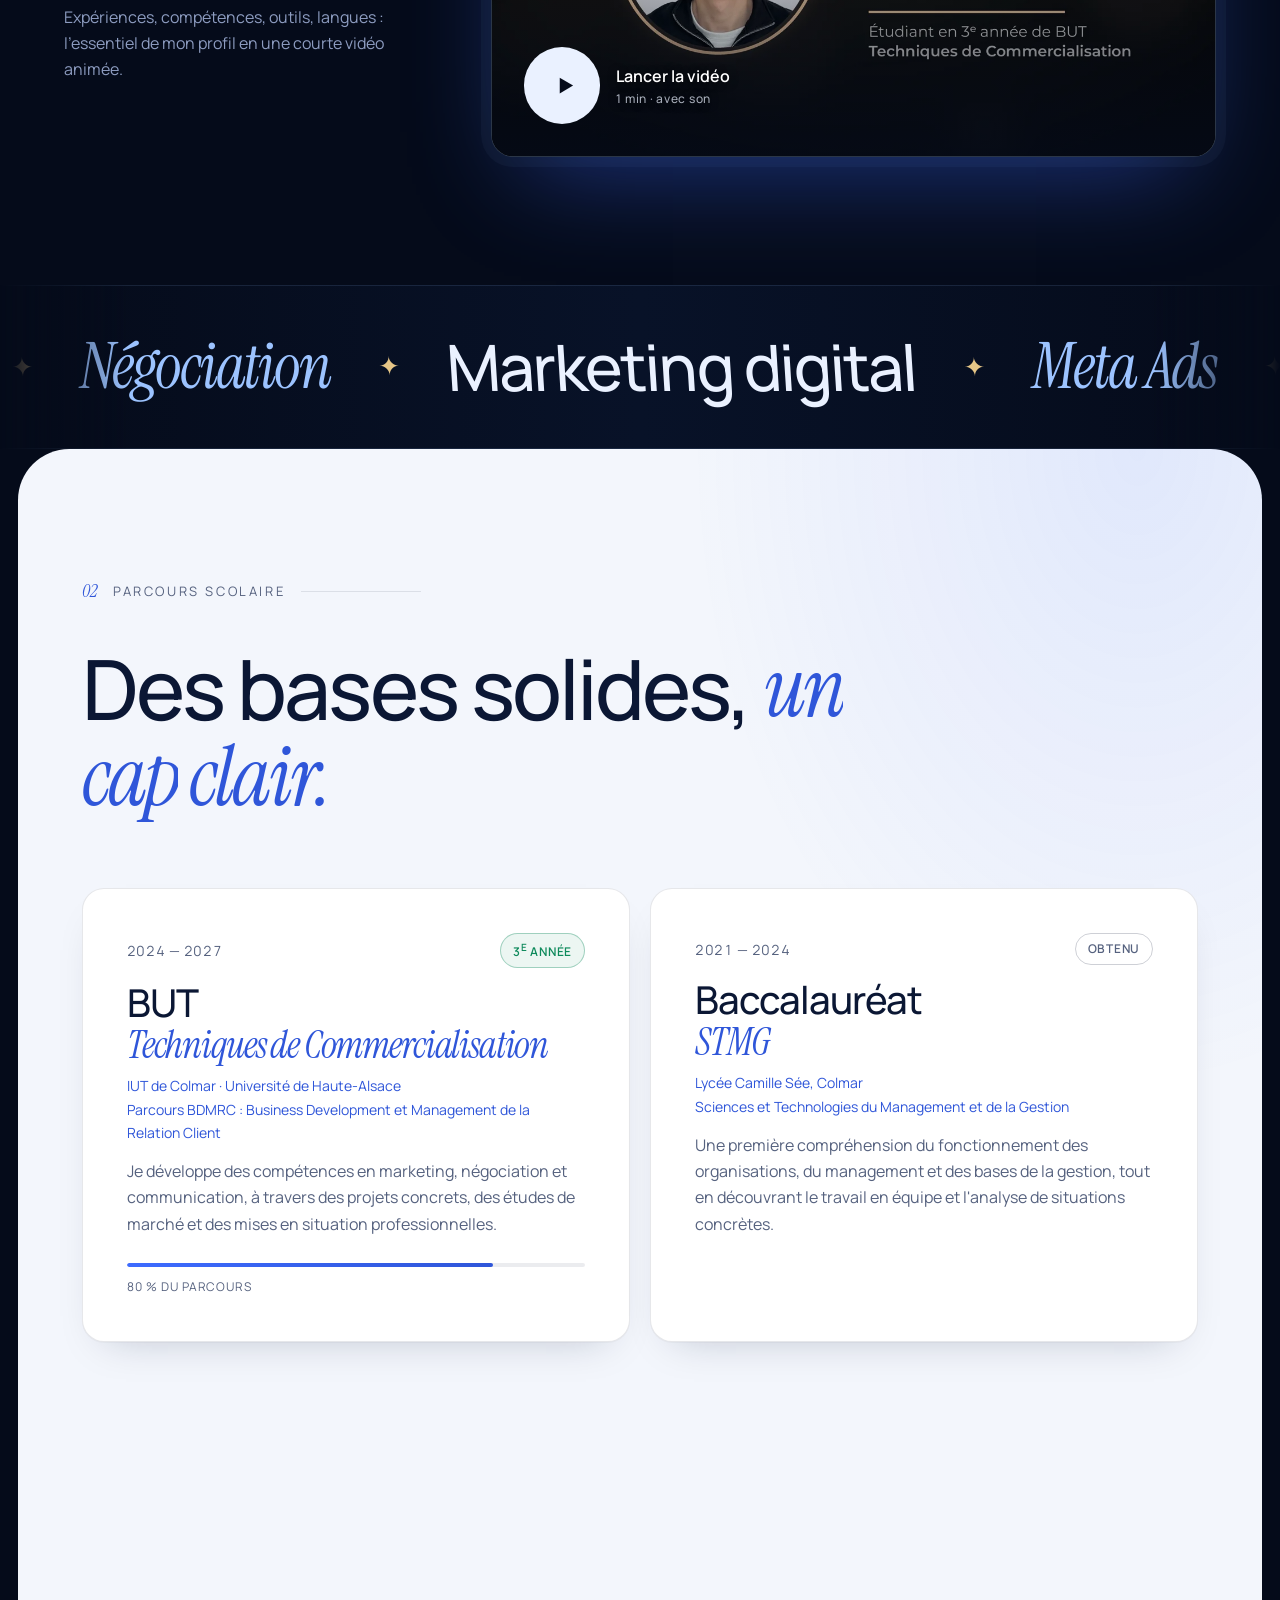
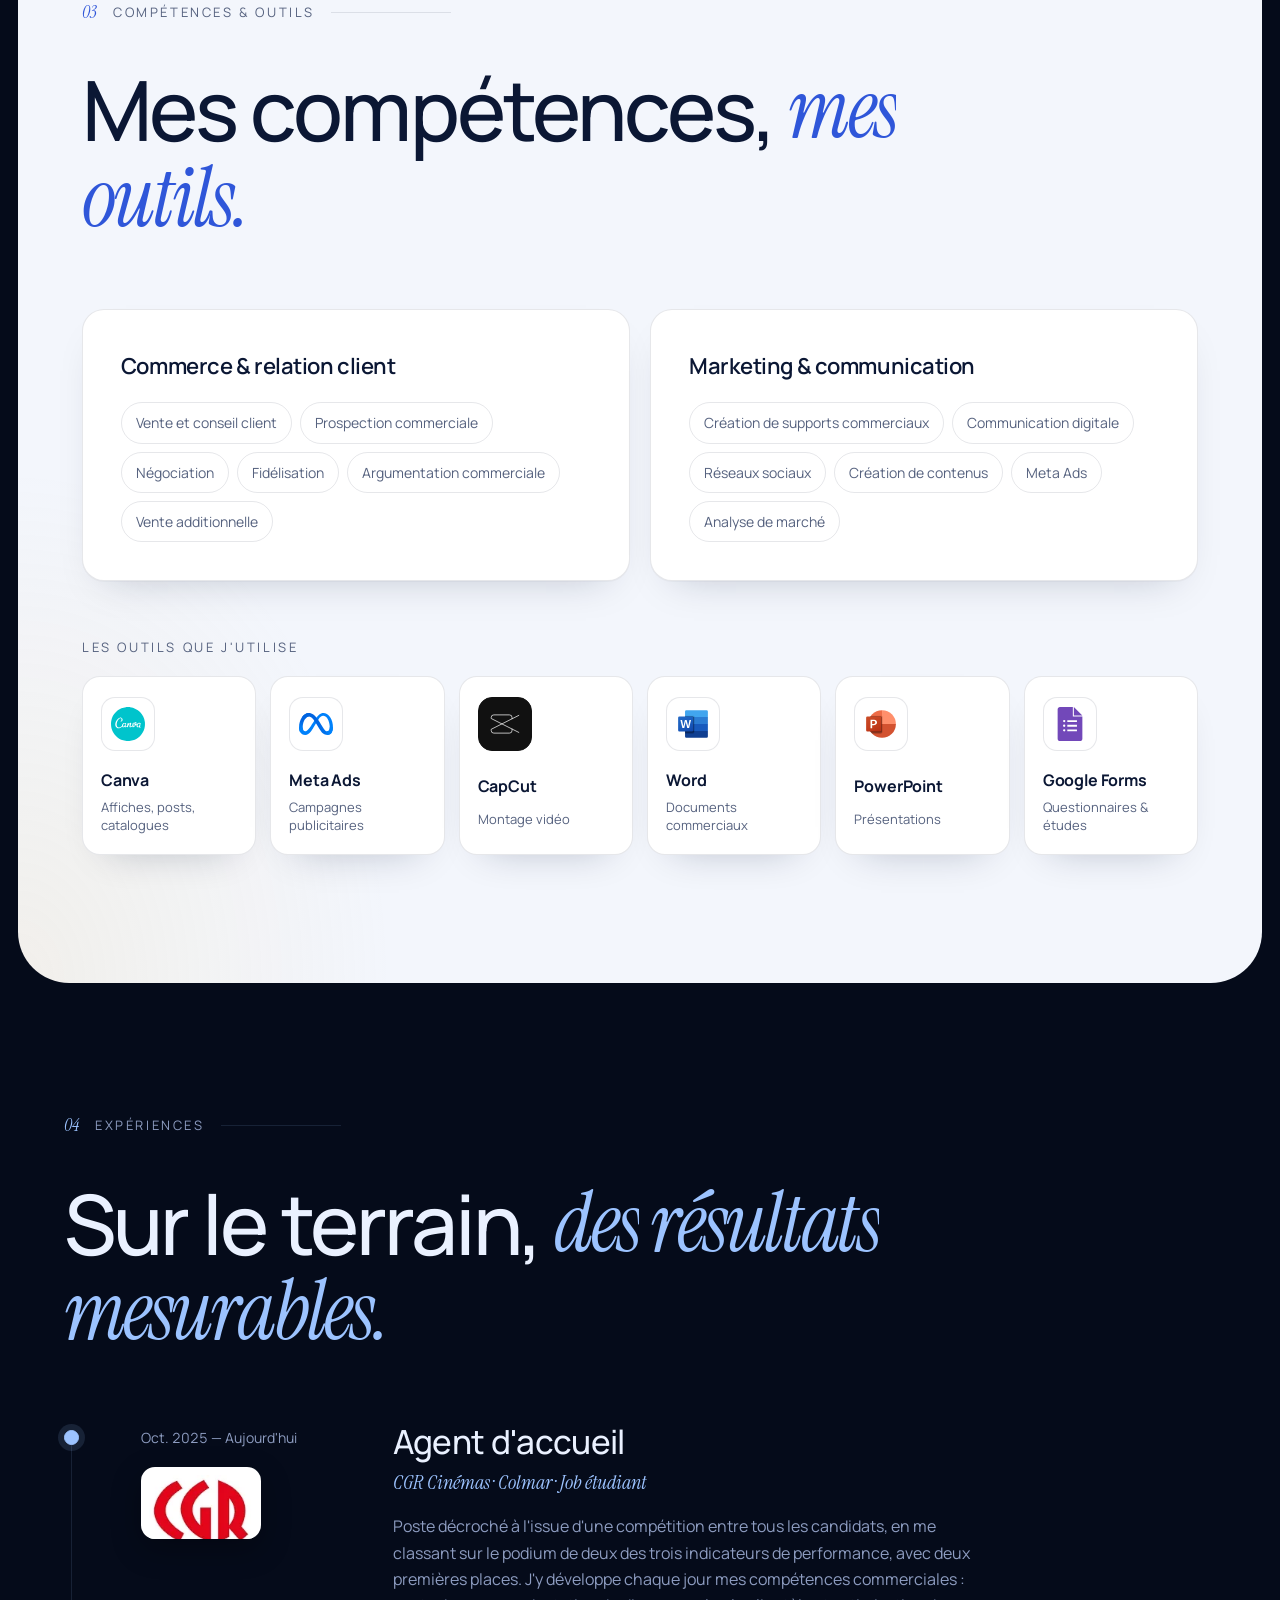
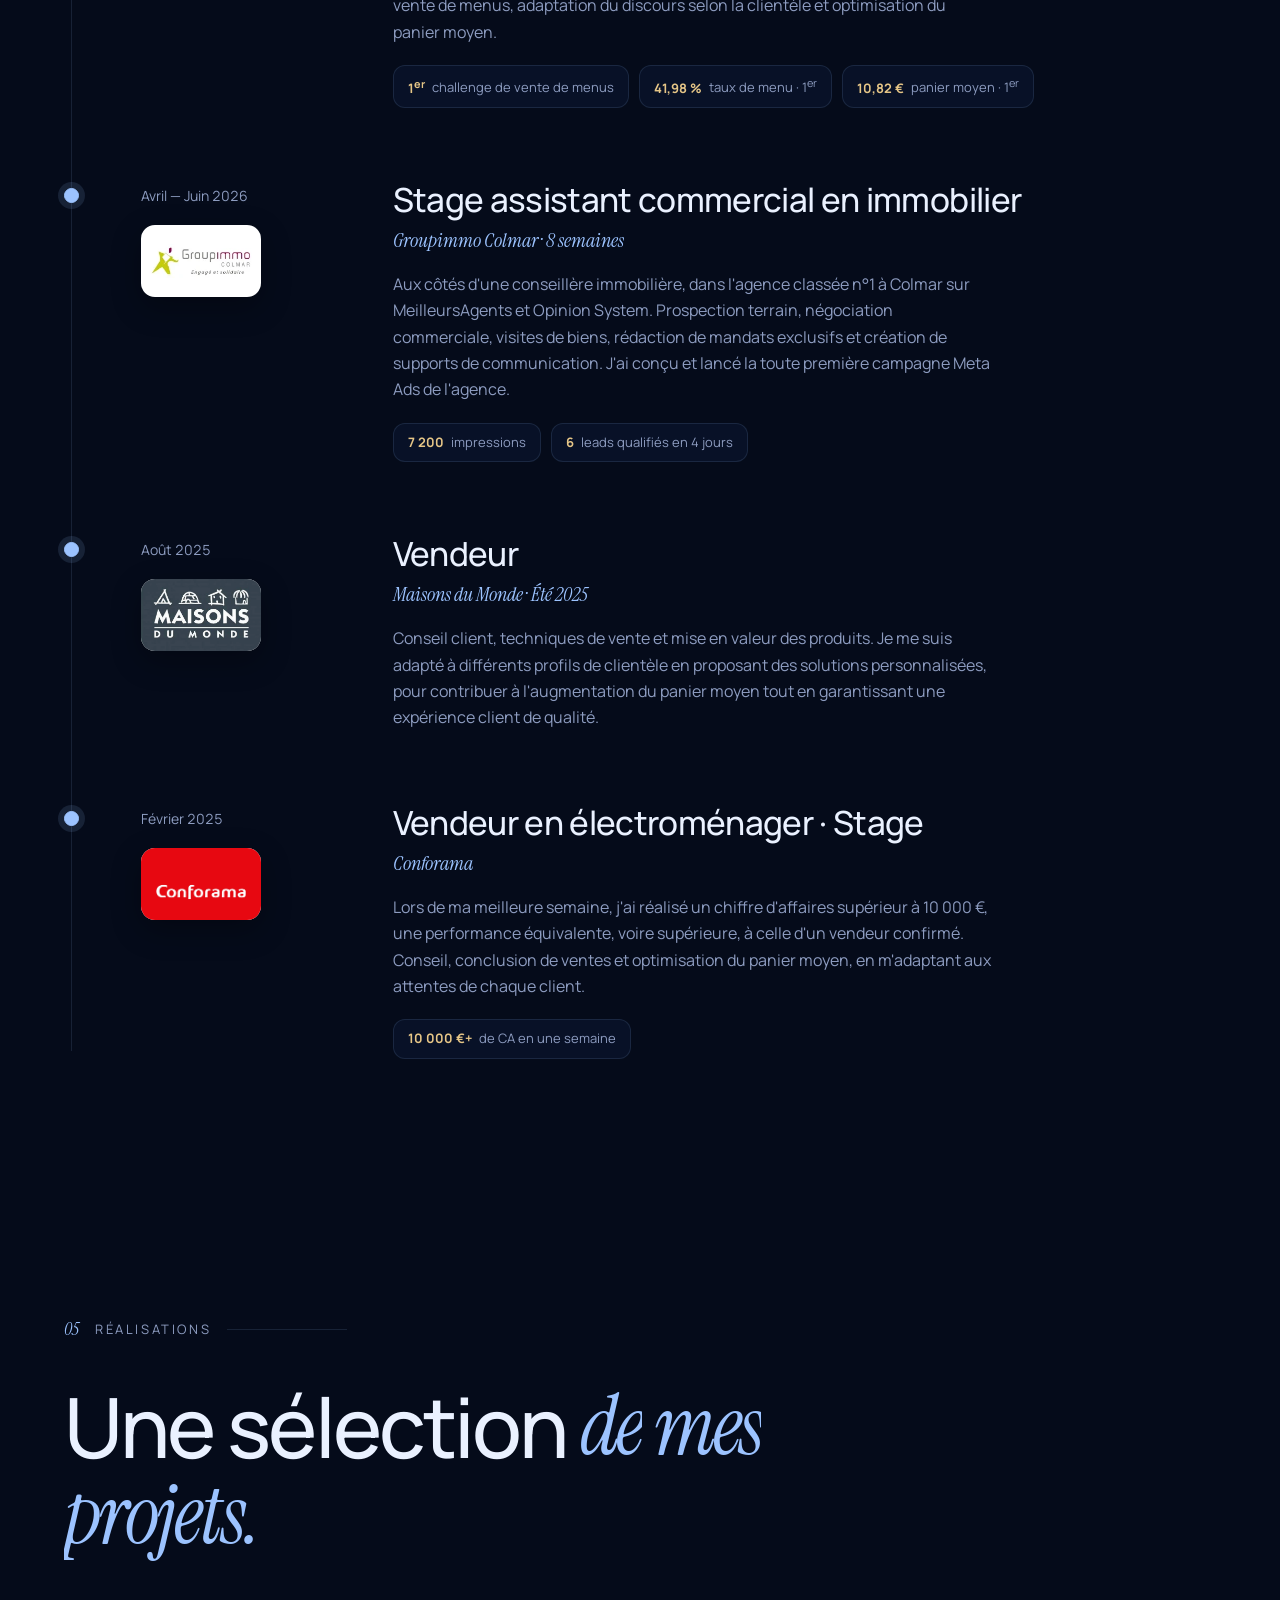
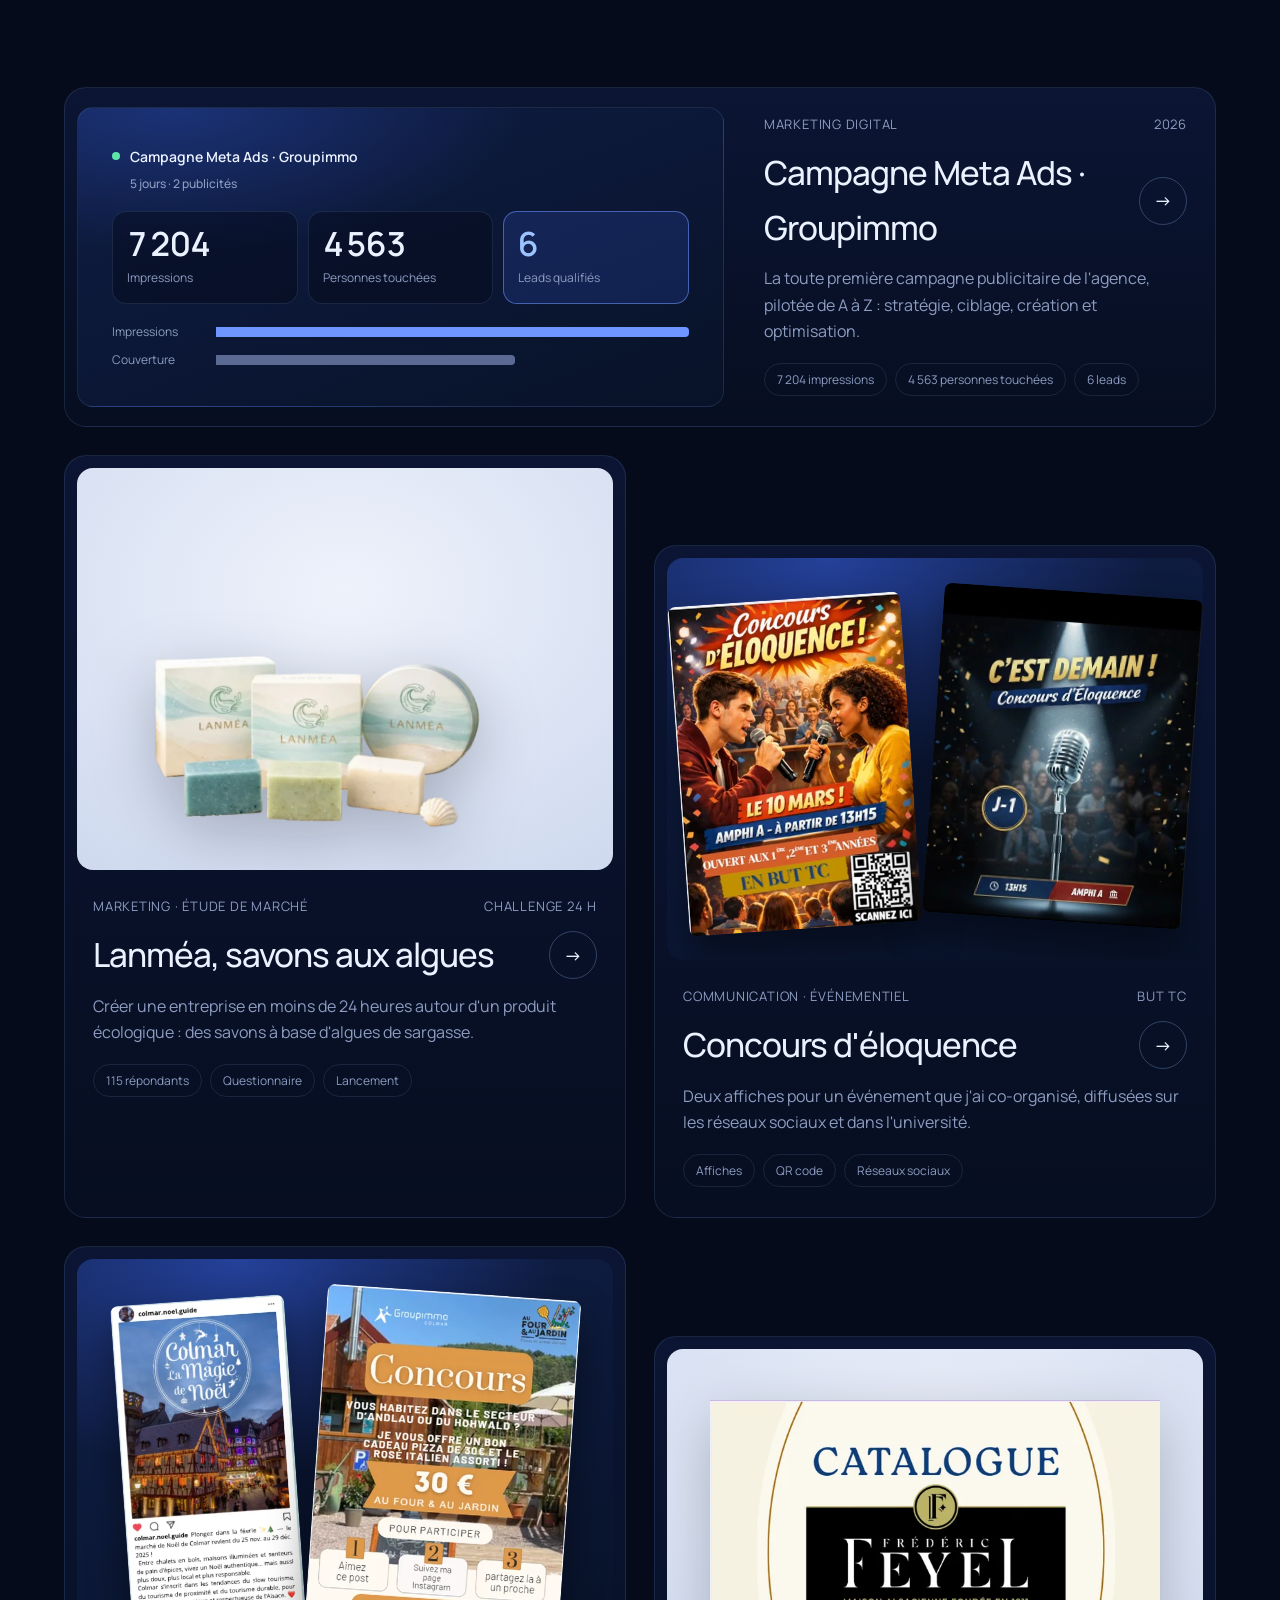
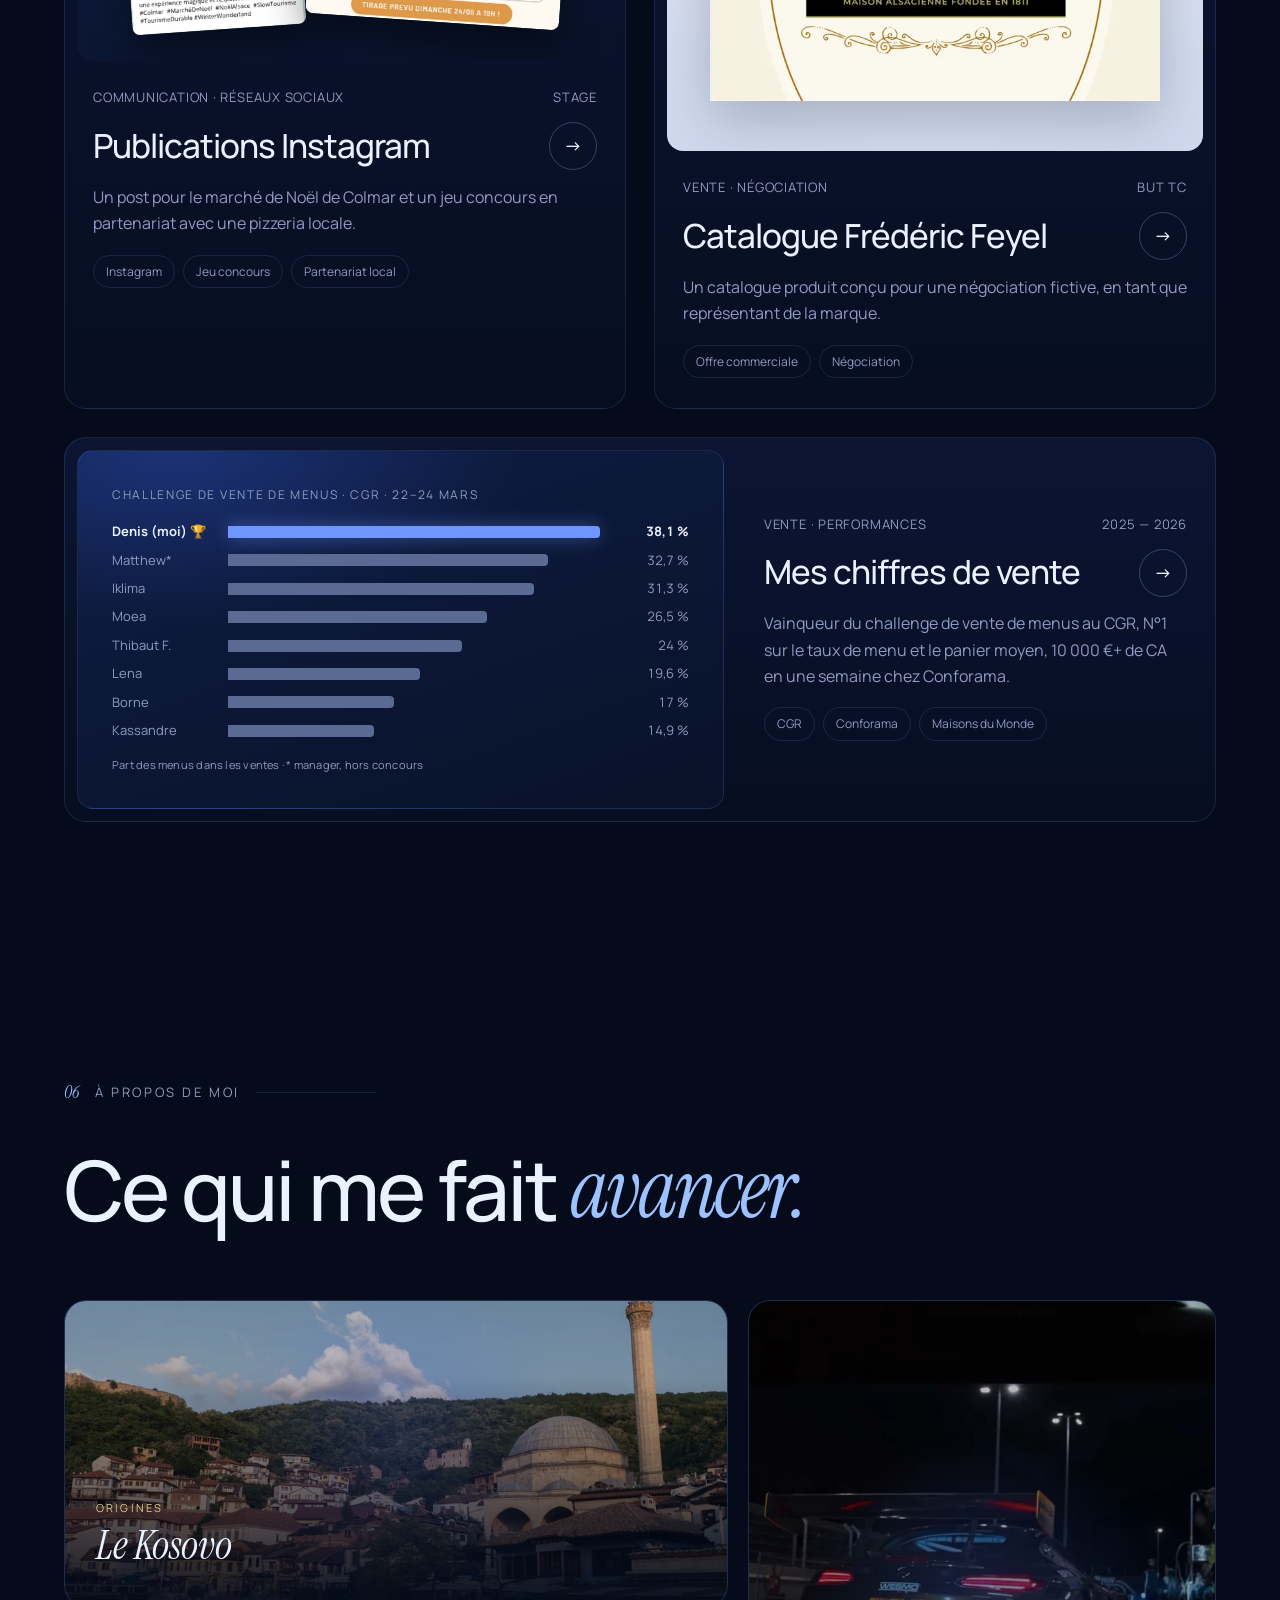
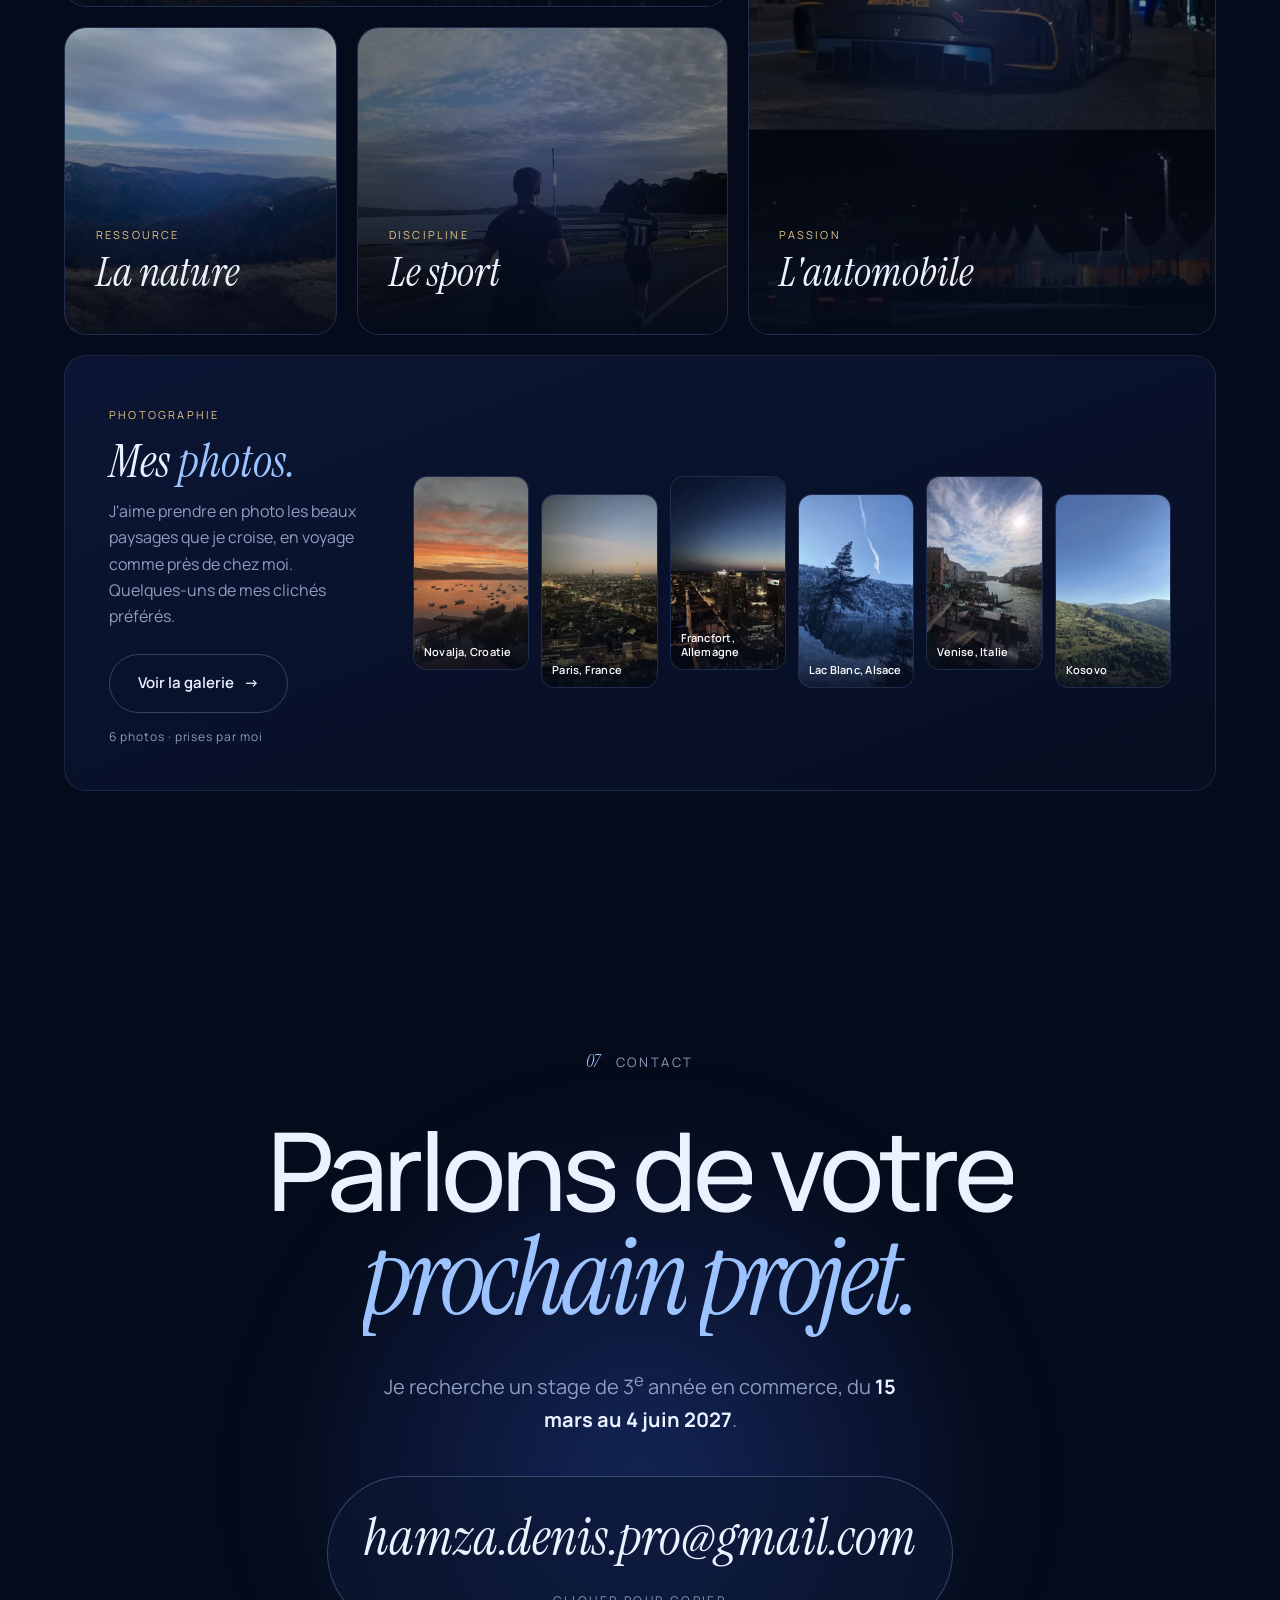
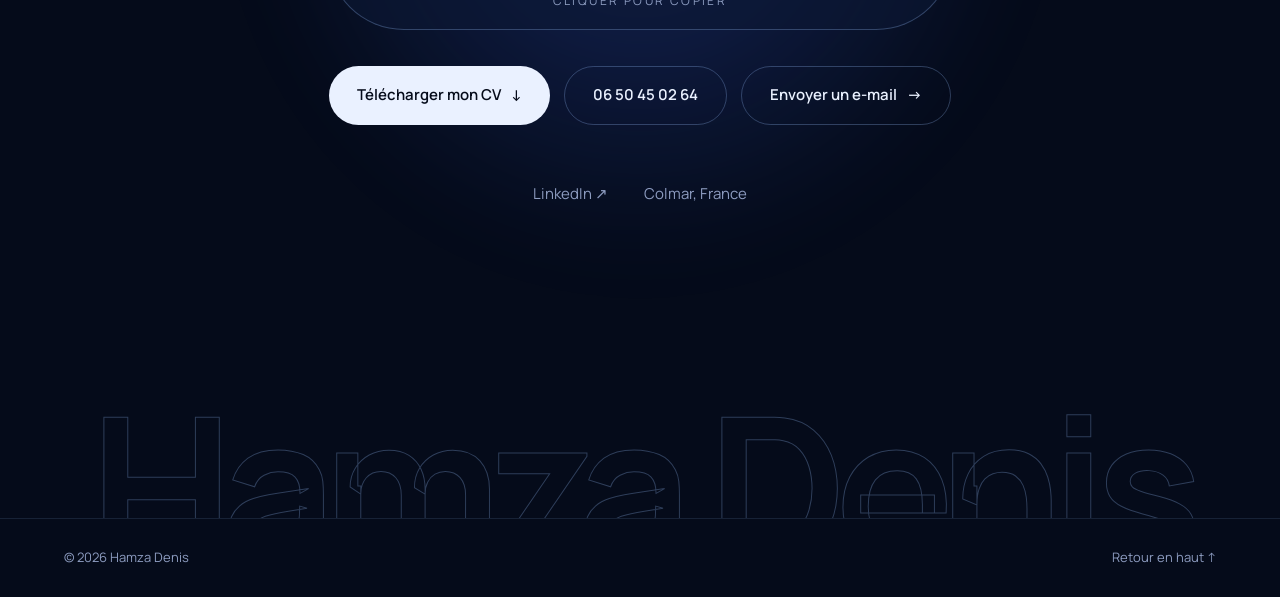
==== commit 3f400792: "Uncrop Kosovo photo and tone down photography wording Co-Authored-By: Claude Opus 5.5 <noreply@anthr" ====
--- a/index.html
+++ b/index.html
@@ -575,8 +575,8 @@
       <div class="photo reveal">
         <div class="photo__text">
           <span class="passion__tag">Photographie</span>
-          <h4 class="photo__title">L'œil du <em>photographe.</em></h4>
-          <p>J'aime capturer les beaux paysages, en voyage comme près de chez moi. Composer une image, attendre la bonne lumière, trouver le bon cadre&nbsp;: un œil que je mets aussi au service de mes visuels marketing.</p>
+          <h4 class="photo__title">Mes <em>photos.</em></h4>
+          <p>J'aime prendre en photo les beaux paysages que je croise, en voyage comme près de chez moi. Quelques-uns de mes clichés préférés.</p>
           <button class="btn btn--ghost photo__open" type="button" data-shot="0">Voir la galerie <span class="arrow">→</span></button>
           <small class="photo__count">6 photos · prises par moi</small>
         </div>
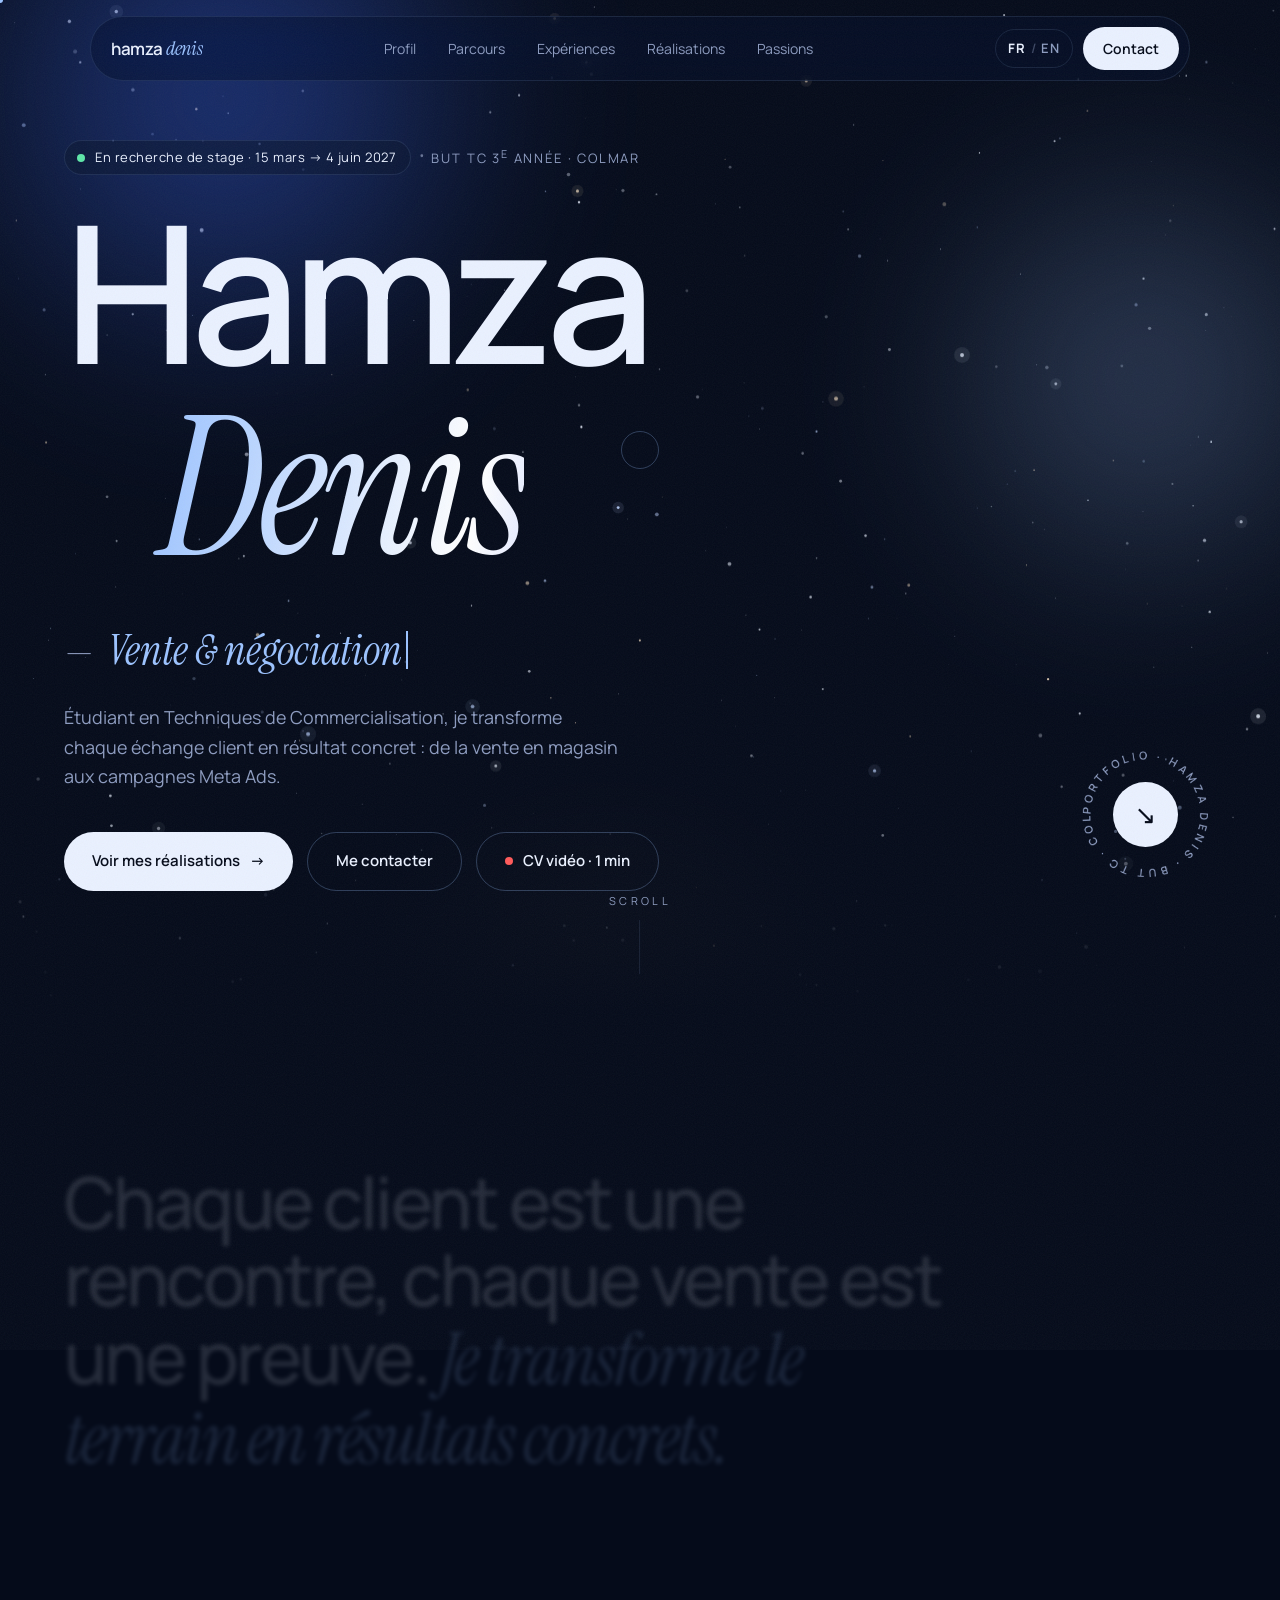
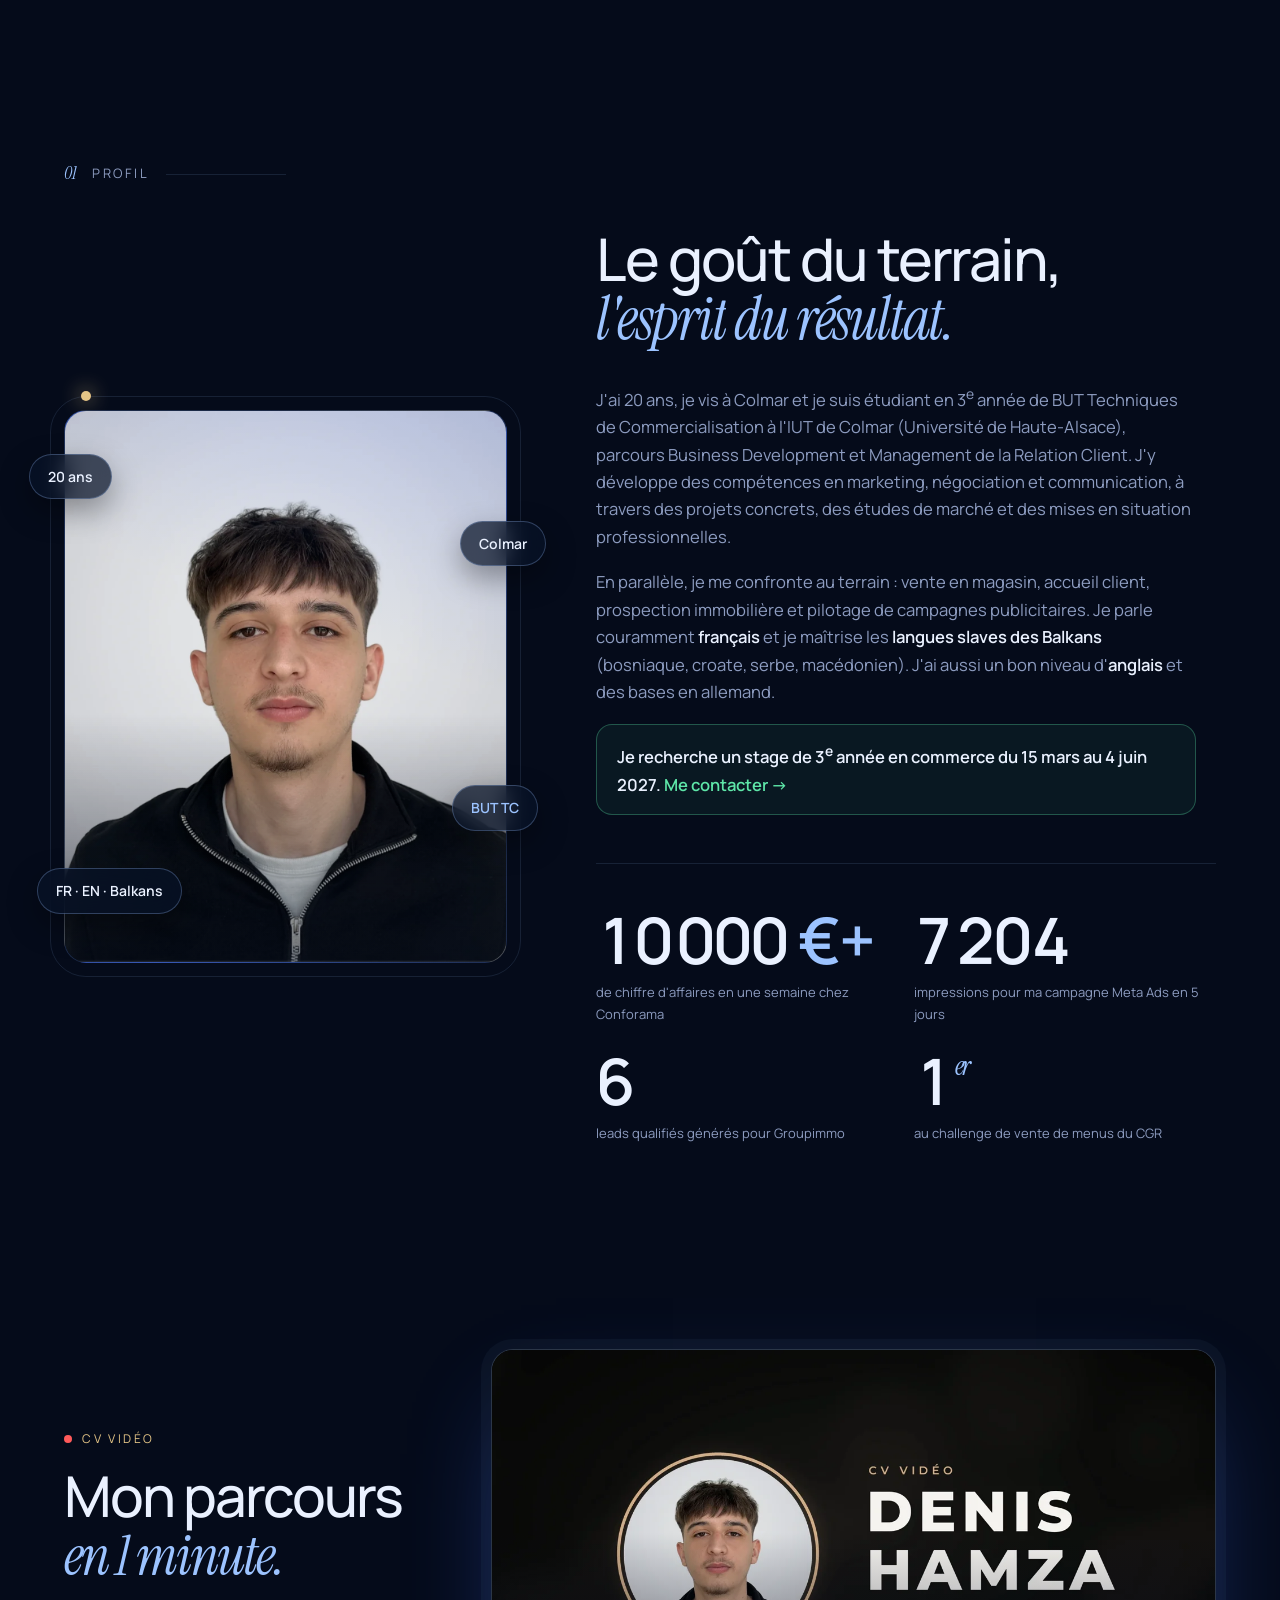
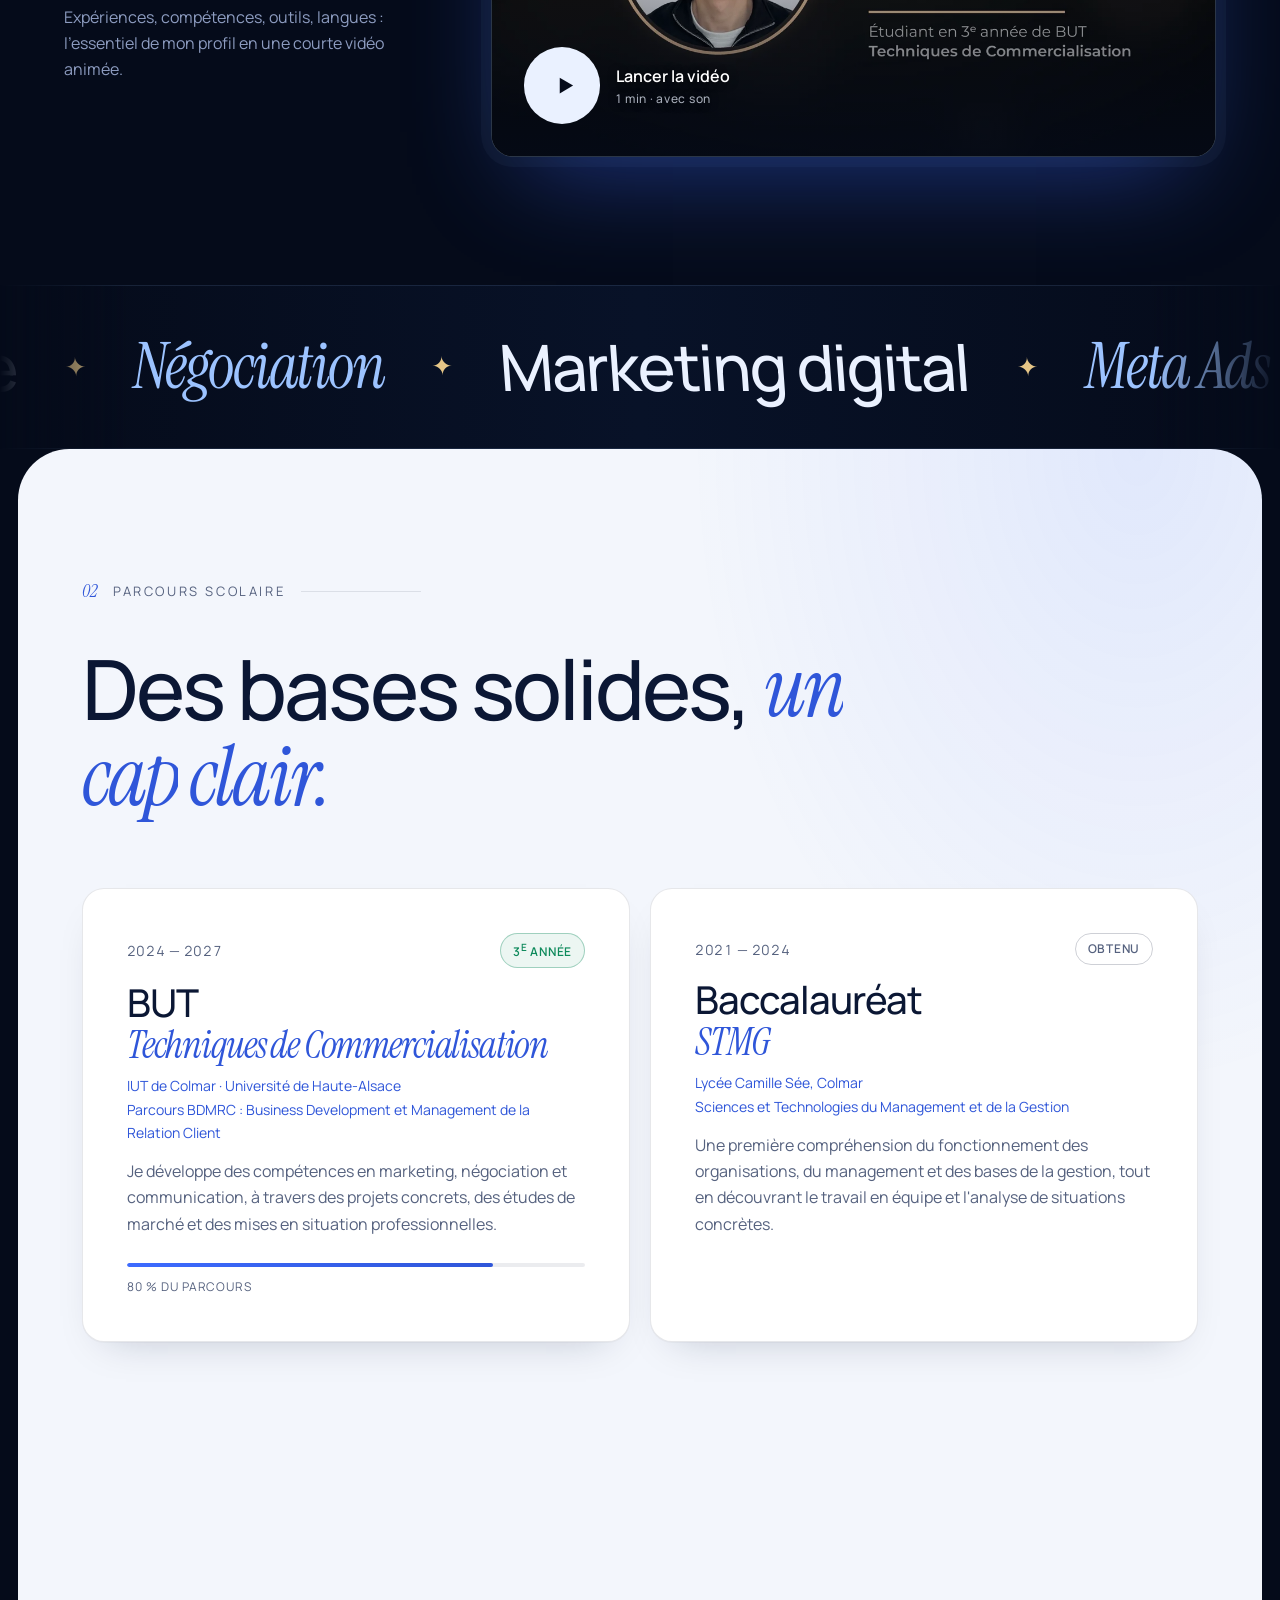
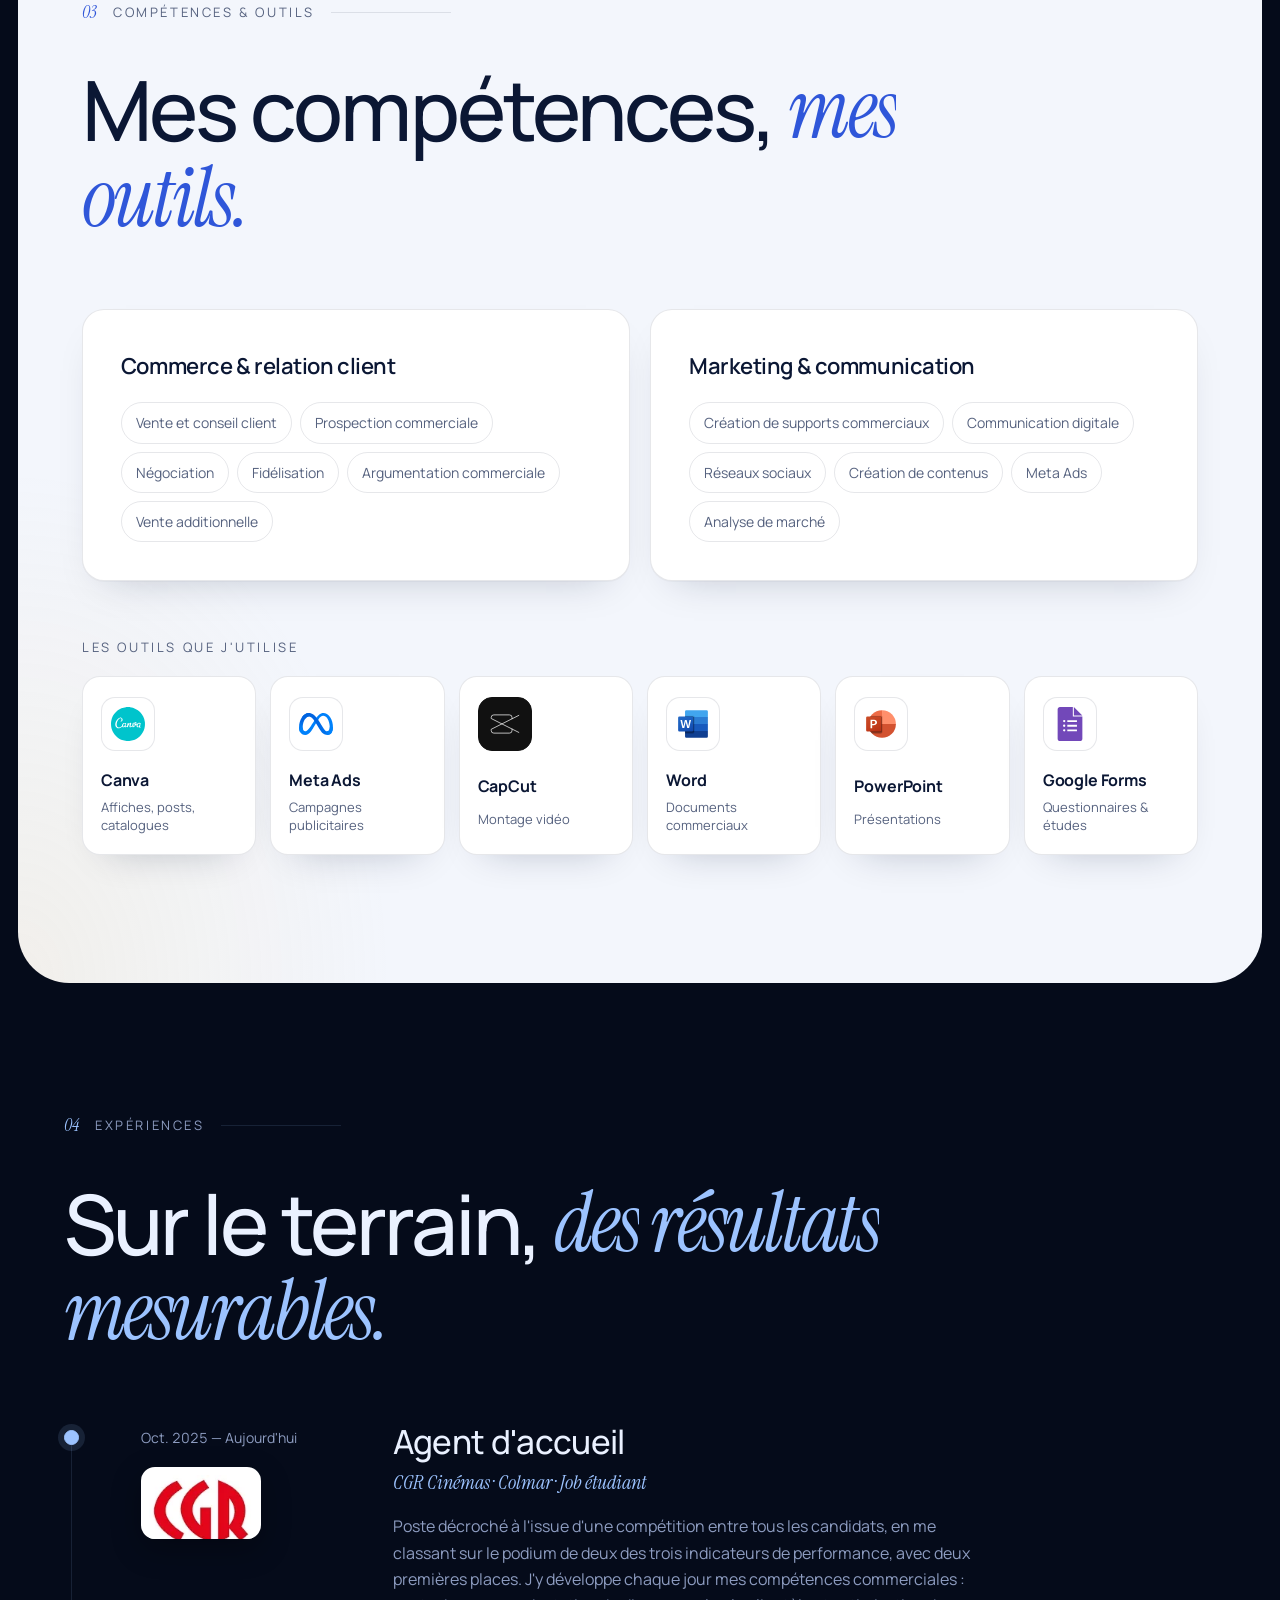
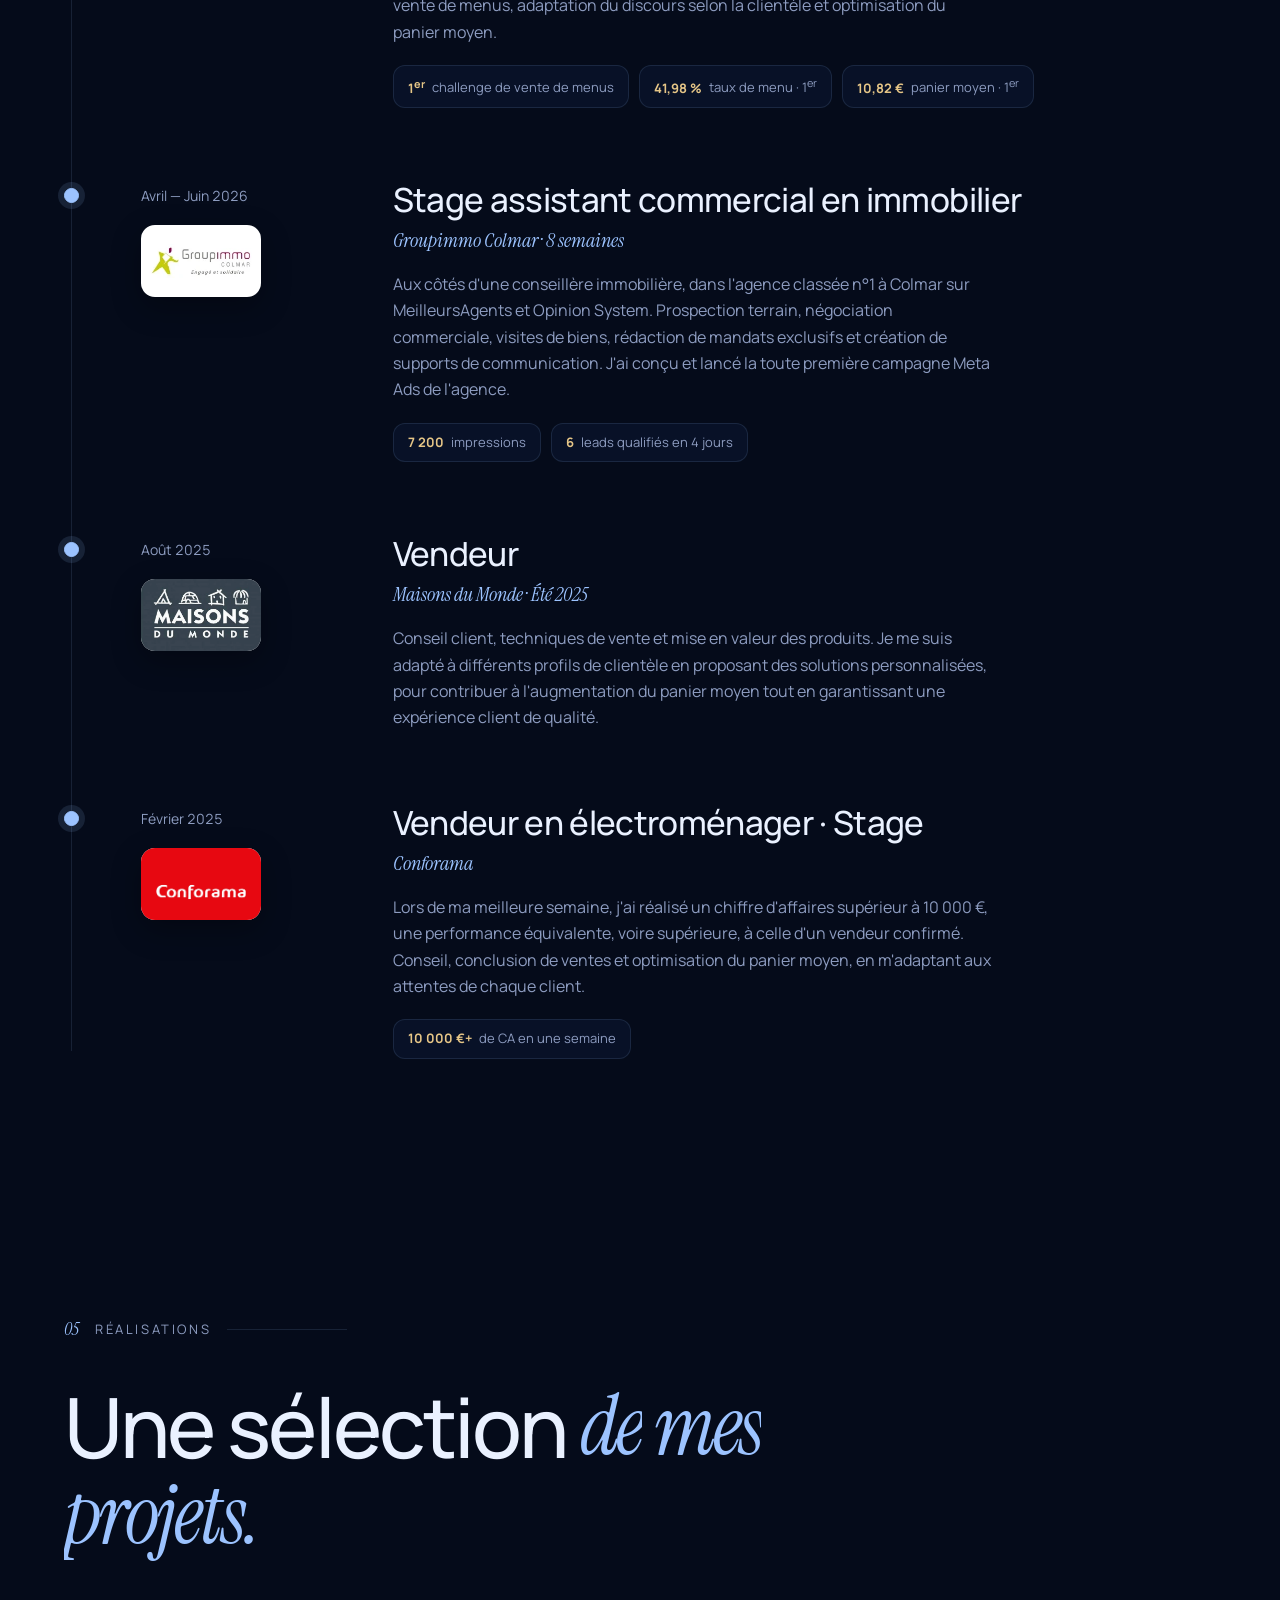
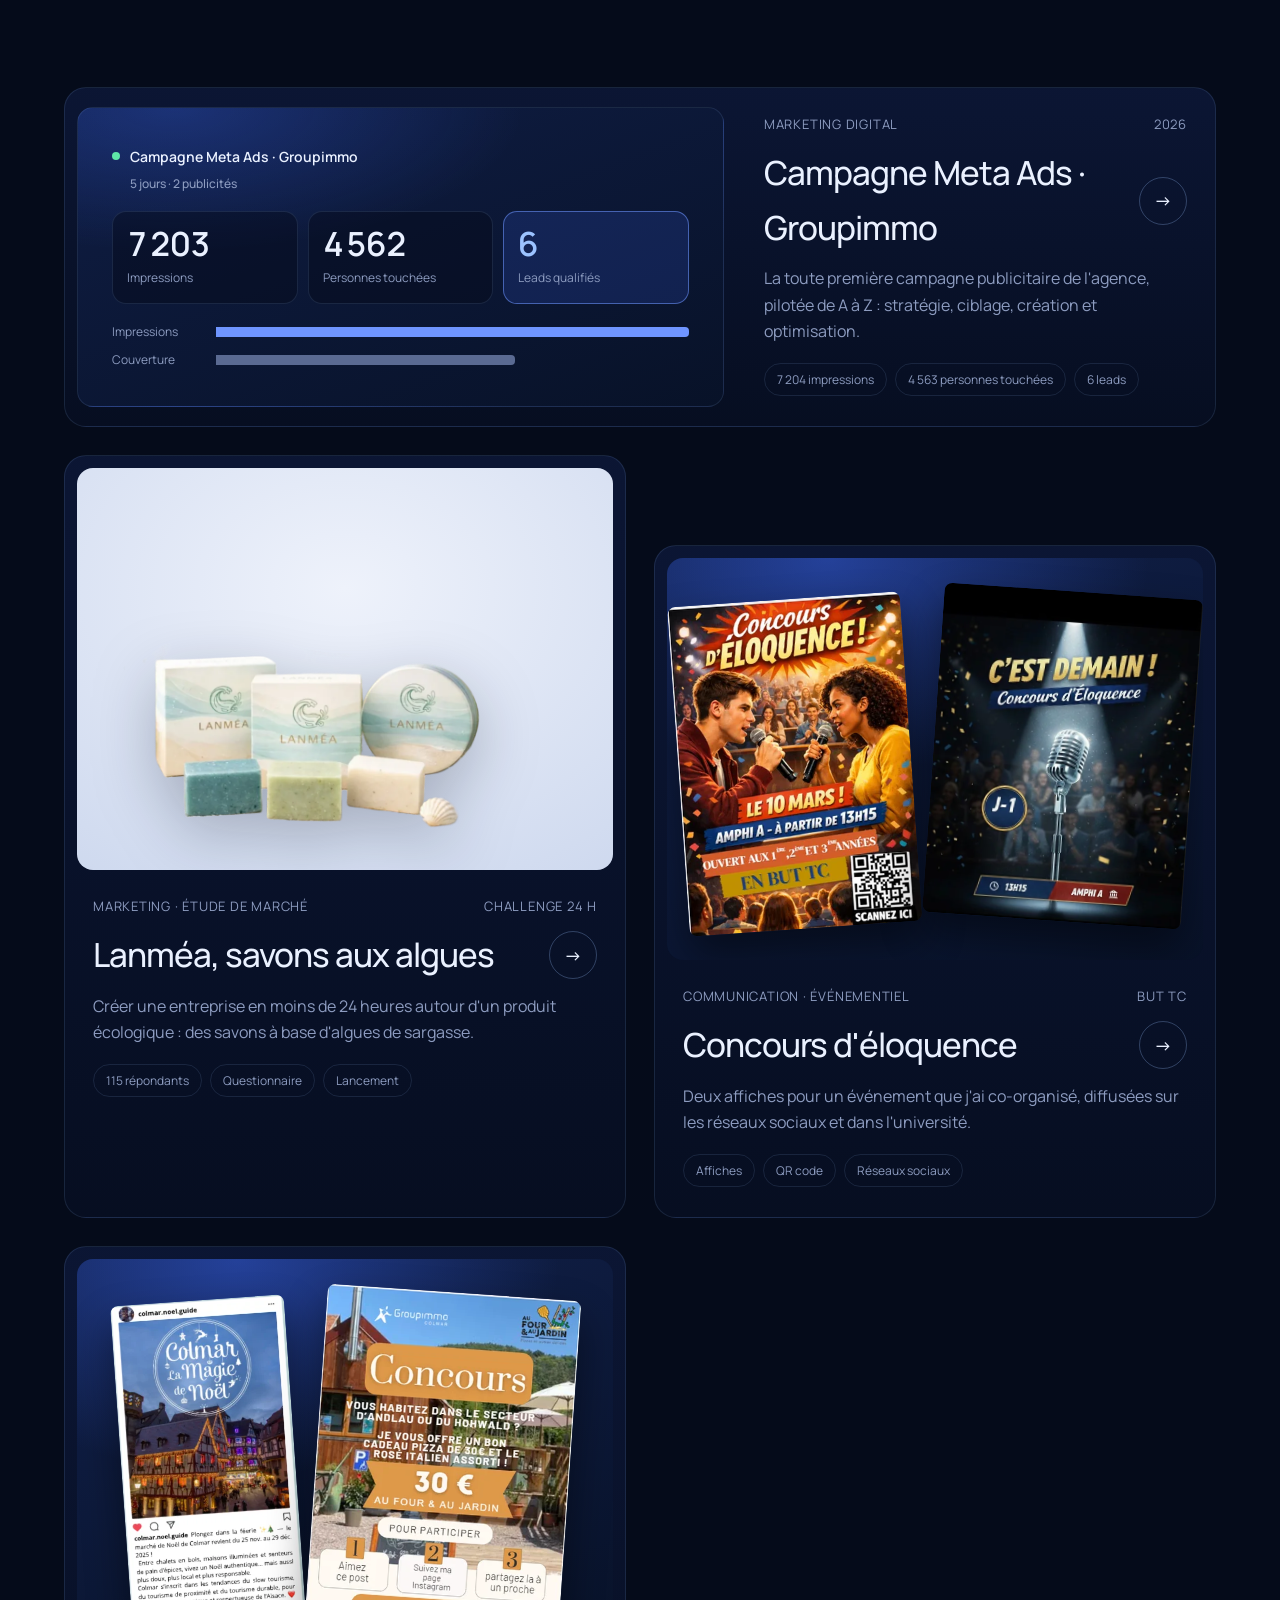
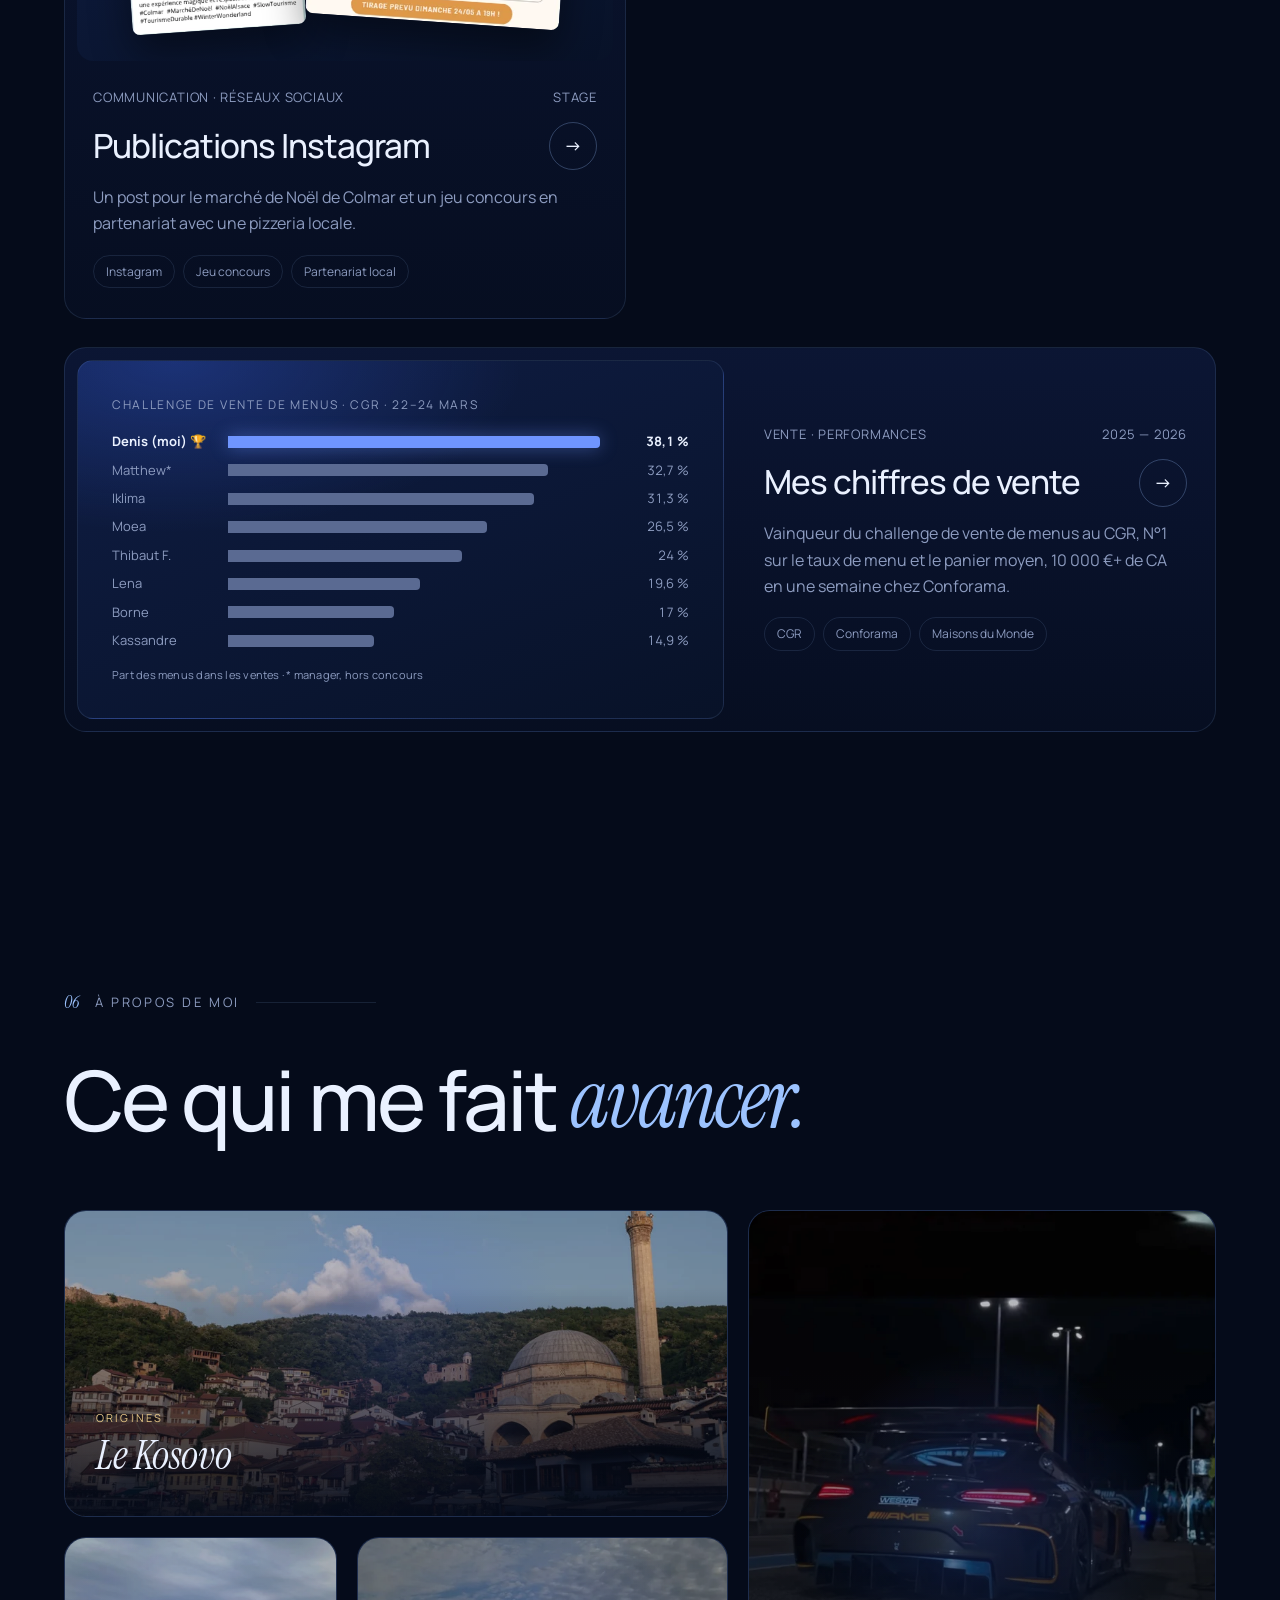
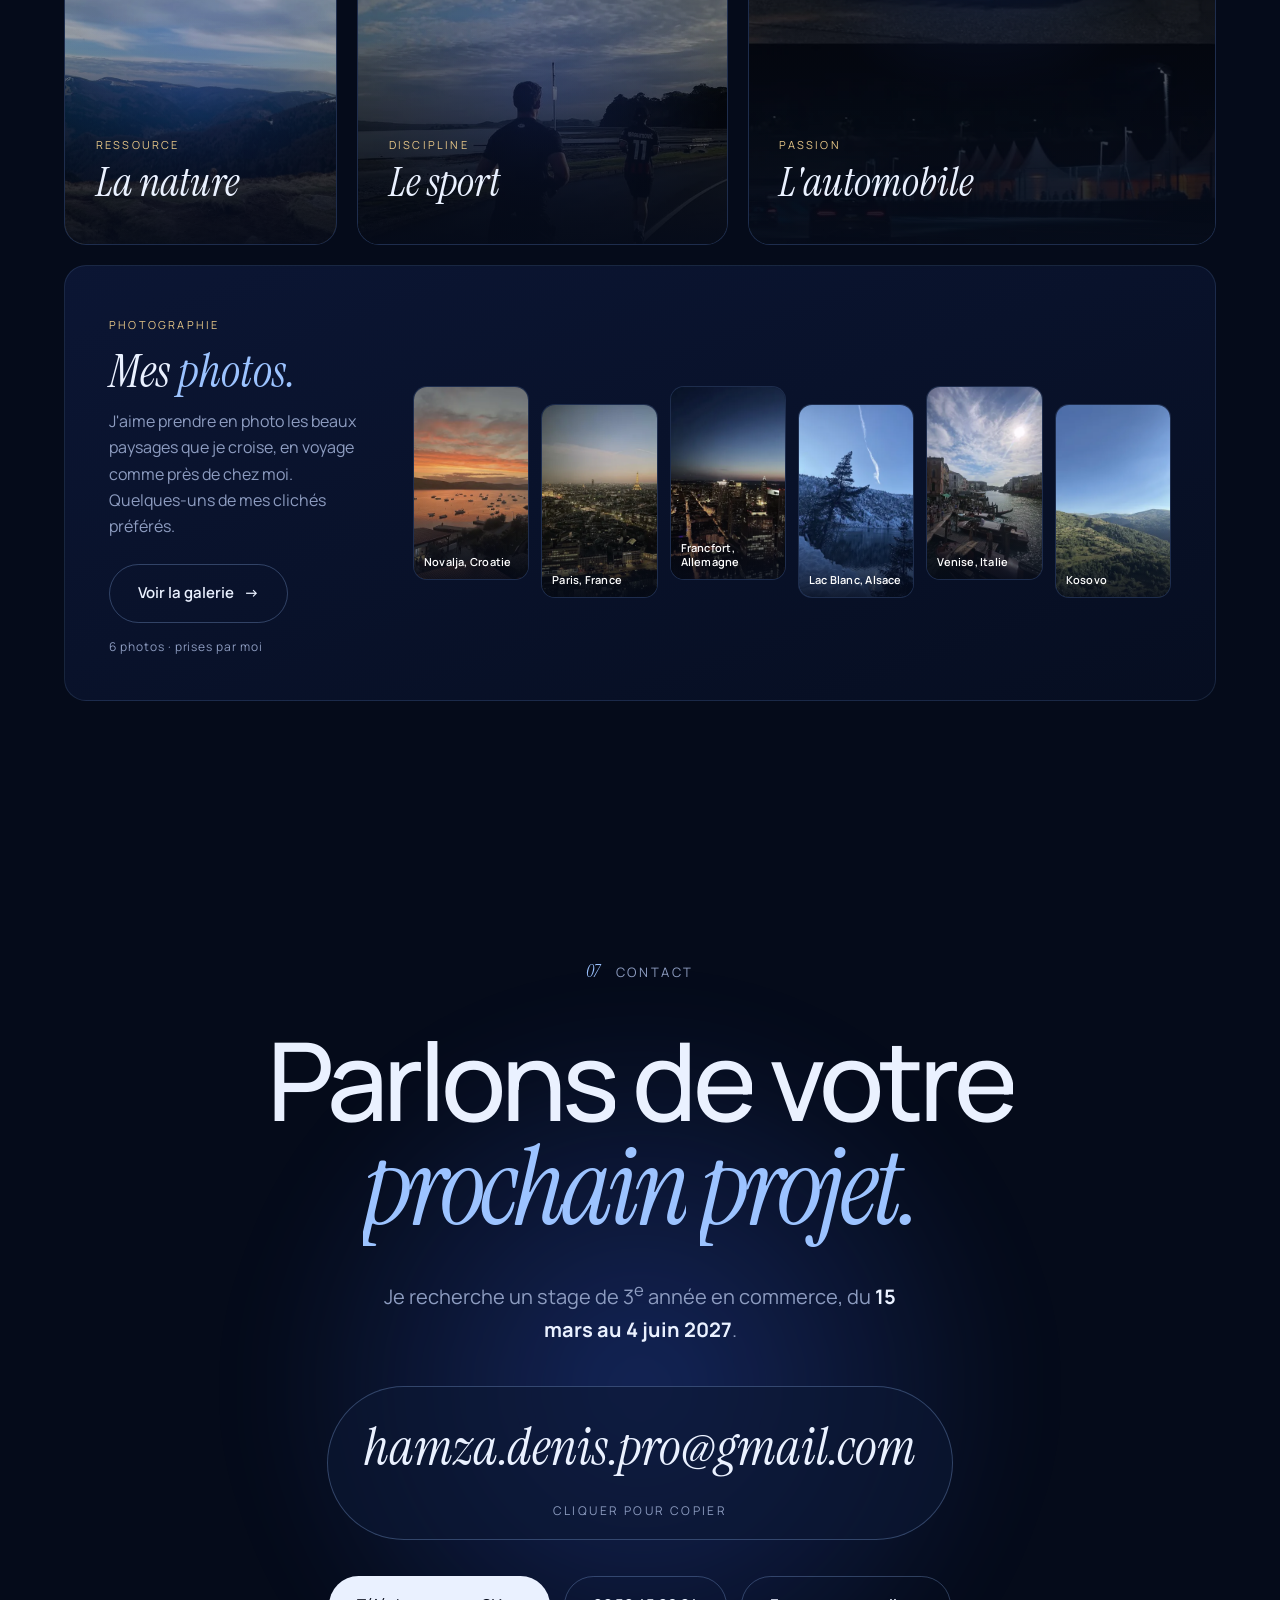
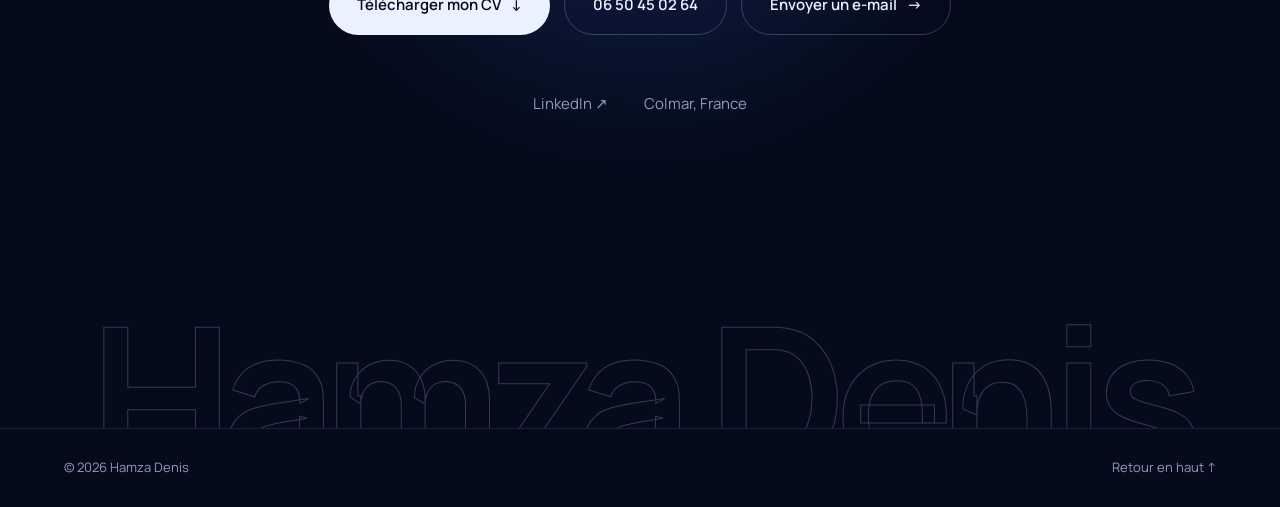
==== commit f69ad181: "Remove Frédéric Feyel catalogue project Co-Authored-By: Claude Opus 5.5 <noreply@anthropic.com> Clau" ====
--- a/index.html
+++ b/index.html
@@ -443,25 +443,6 @@
           </template>
         </article>
 
-        <!-- Feyel -->
-        <article class="card project reveal" data-cat="vente" tabindex="0" data-tilt data-cursor="Voir">
-          <div class="project__media project__media--soft">
-            <img src="assets/img/vente-feyel.webp" alt="Catalogue Frédéric Feyel" loading="lazy" />
-          </div>
-          <div class="project__body">
-            <div class="project__meta"><span>Vente · Négociation</span><span>BUT TC</span></div>
-            <h4 class="project__title">Catalogue Frédéric Feyel<span class="project__arrow">→</span></h4>
-            <p class="project__text">Un catalogue produit conçu pour une négociation fictive, en tant que représentant de la marque.</p>
-            <ul class="tags"><li>Offre commerciale</li><li>Négociation</li></ul>
-          </div>
-          <template class="project__detail">
-            <p class="lb__kicker">Vente · Négociation</p>
-            <h3 class="lb__title">Catalogue <em>Frédéric Feyel</em></h3>
-            <p>J'ai conçu un catalogue Feyel dans le cadre d'une négociation fictive, en tant que représentant de la marque (maison alsacienne fondée en 1811).</p>
-            <p>Ce projet met en avant ma capacité à construire une offre commerciale cohérente et à valoriser des produits dans un contexte de vente.</p>
-            <div class="lb__gallery"><img src="assets/img/vente-feyel.webp" alt="Catalogue Frédéric Feyel" loading="lazy" /></div>
-          </template>
-        </article>
 
         <!-- Performances vente -->
         <article class="card project project--wide reveal" data-cat="vente" tabindex="0" data-tilt data-cursor="Voir">
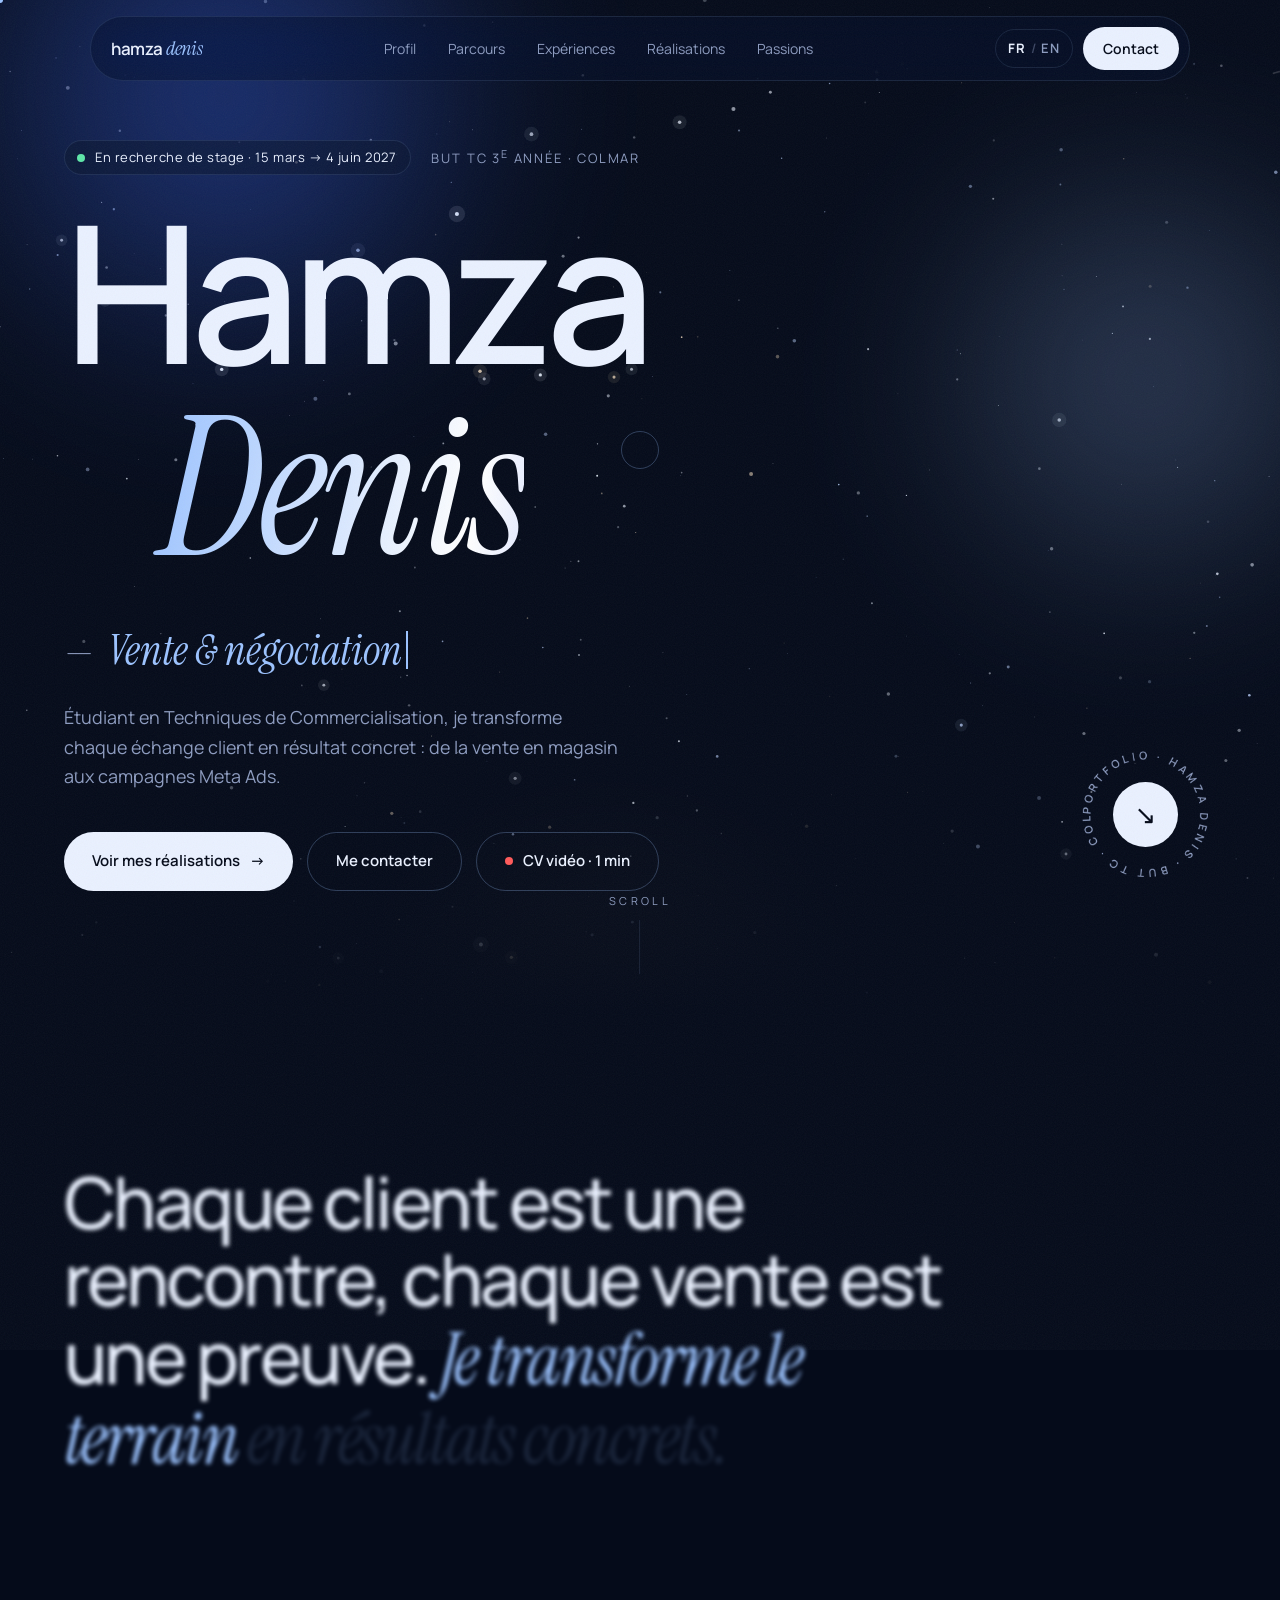
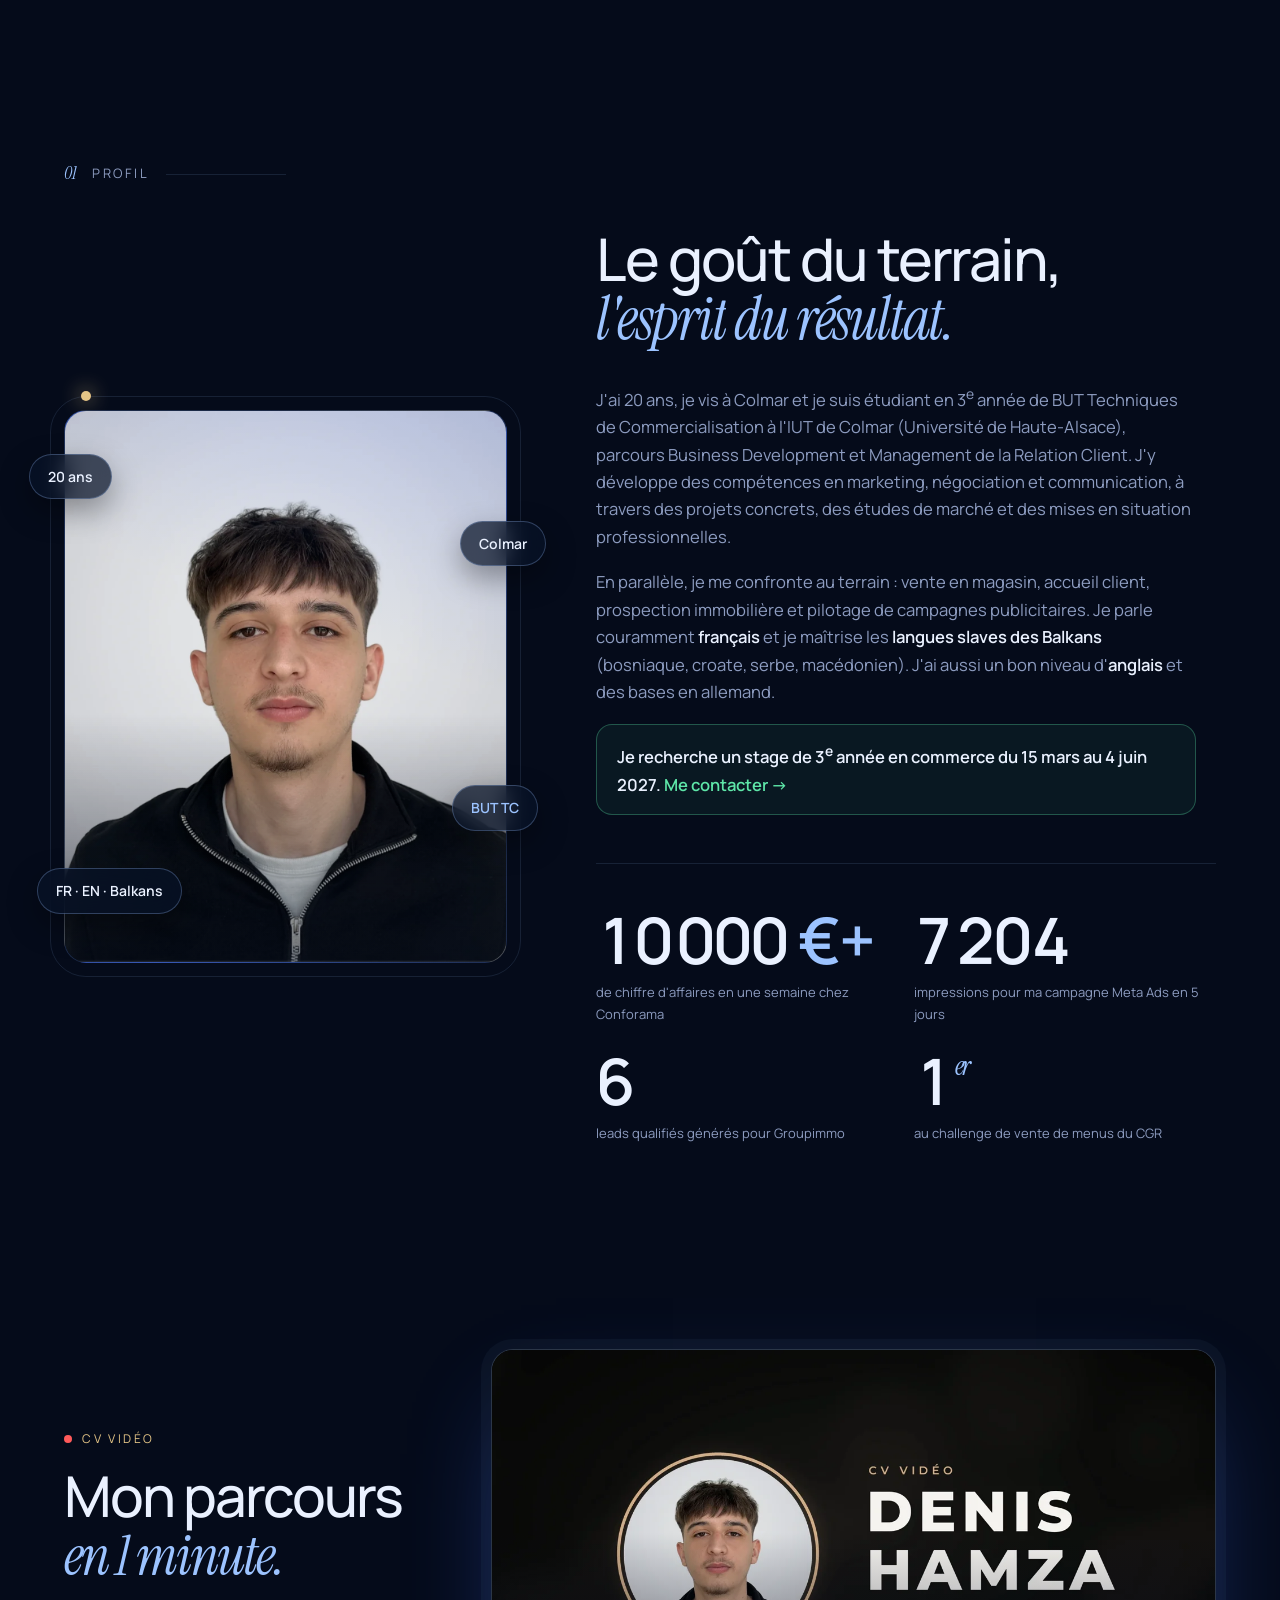
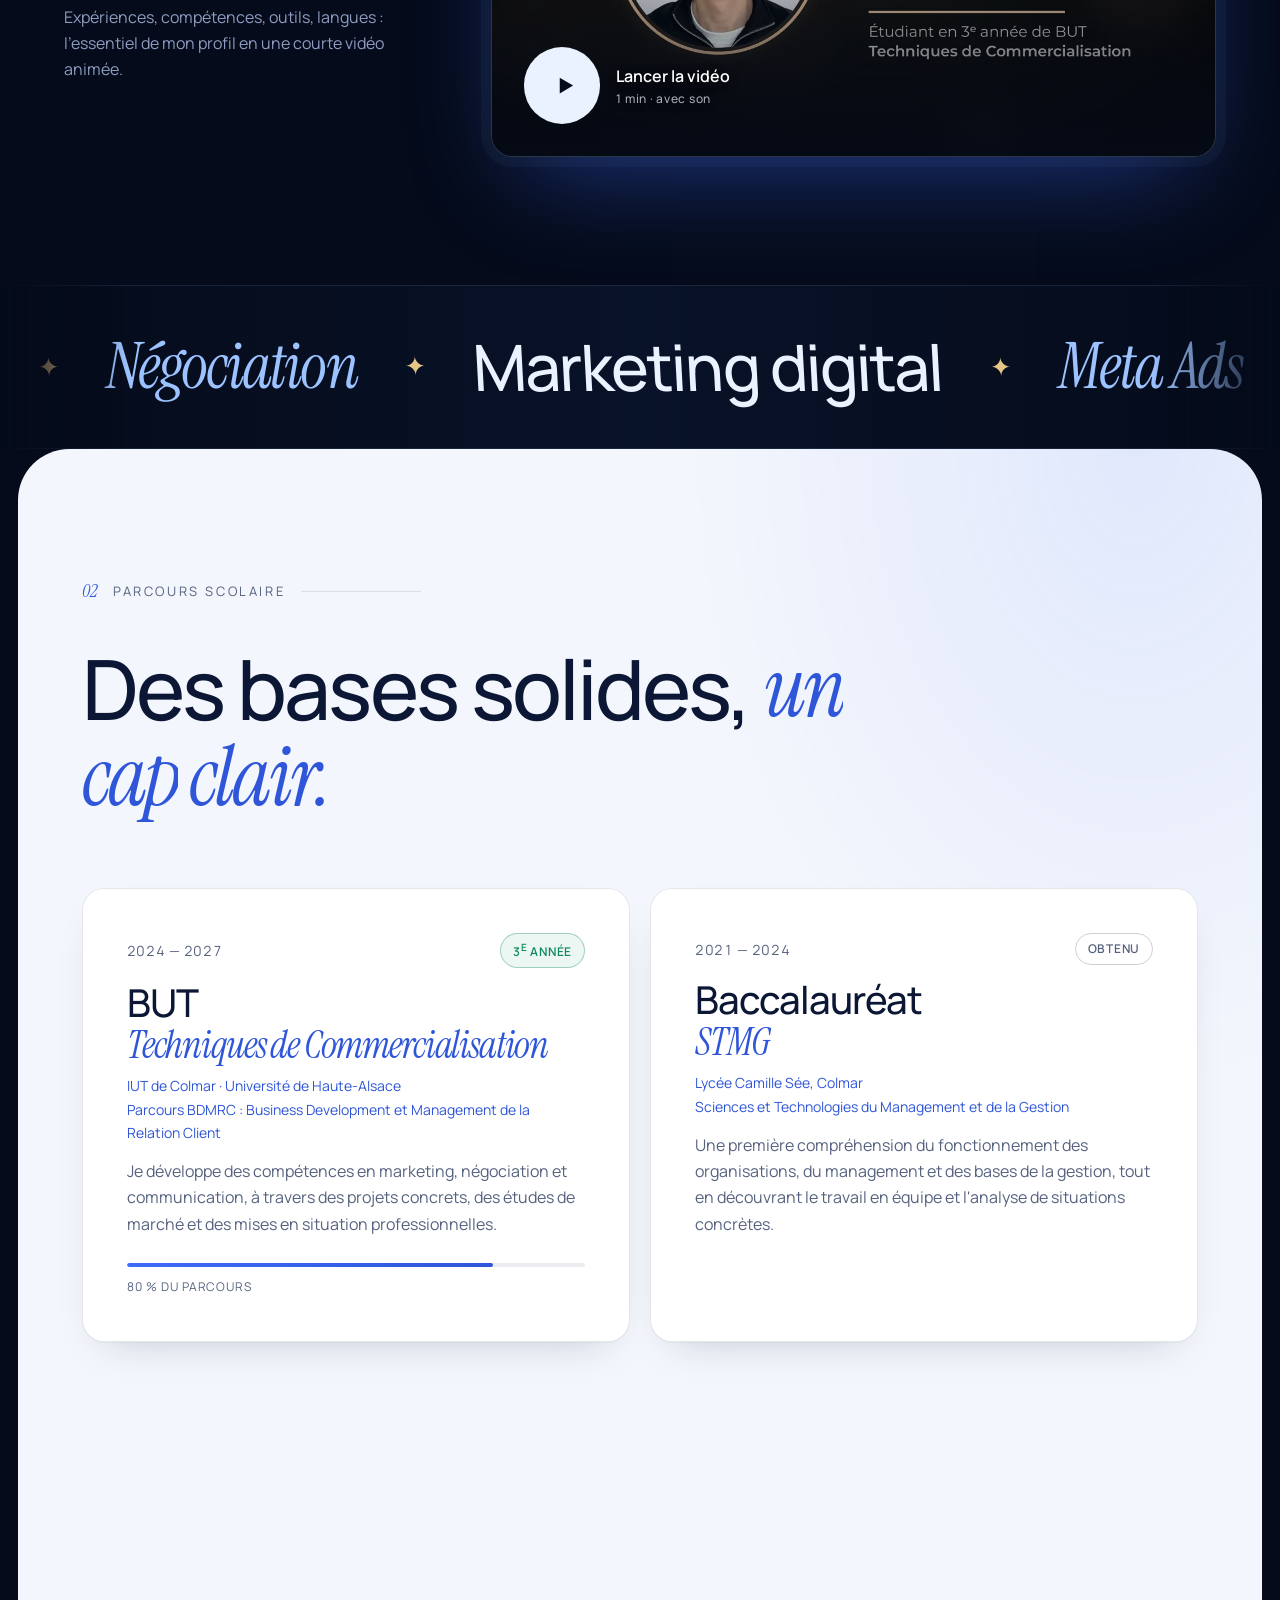
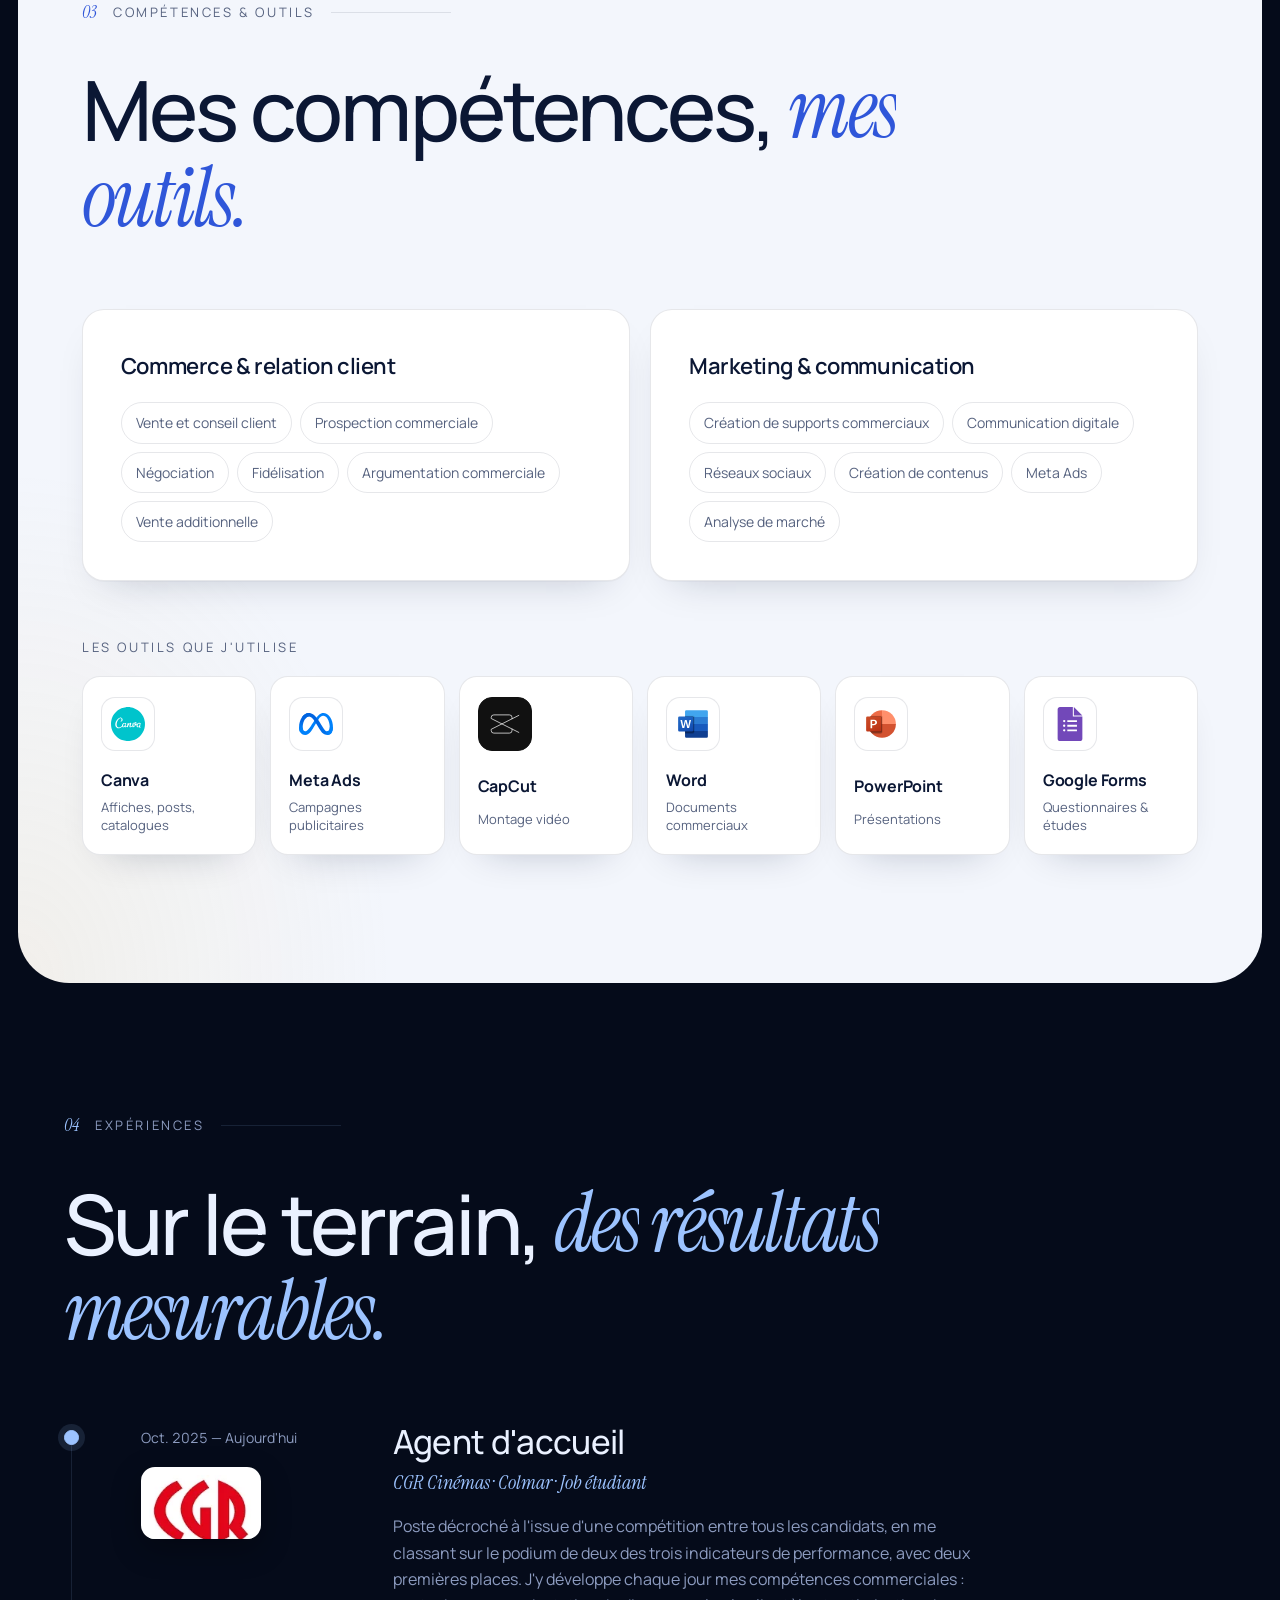
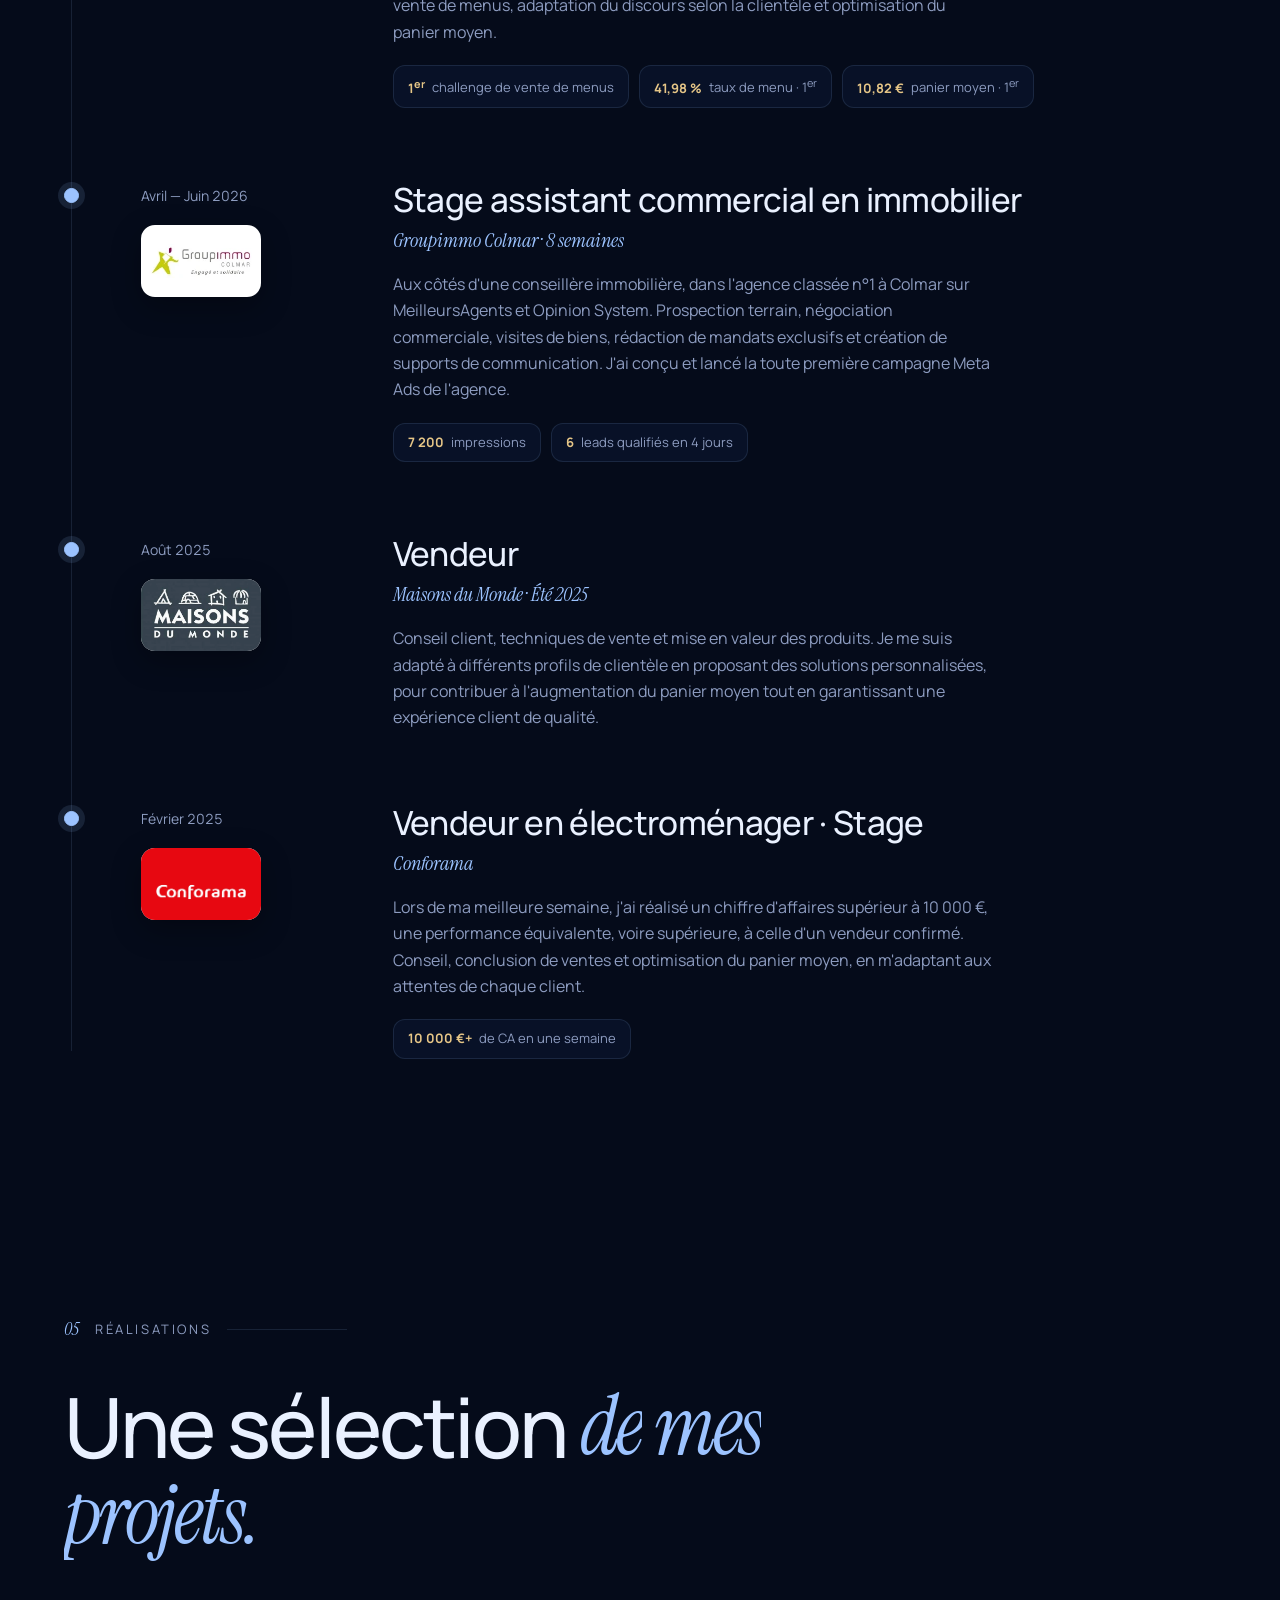
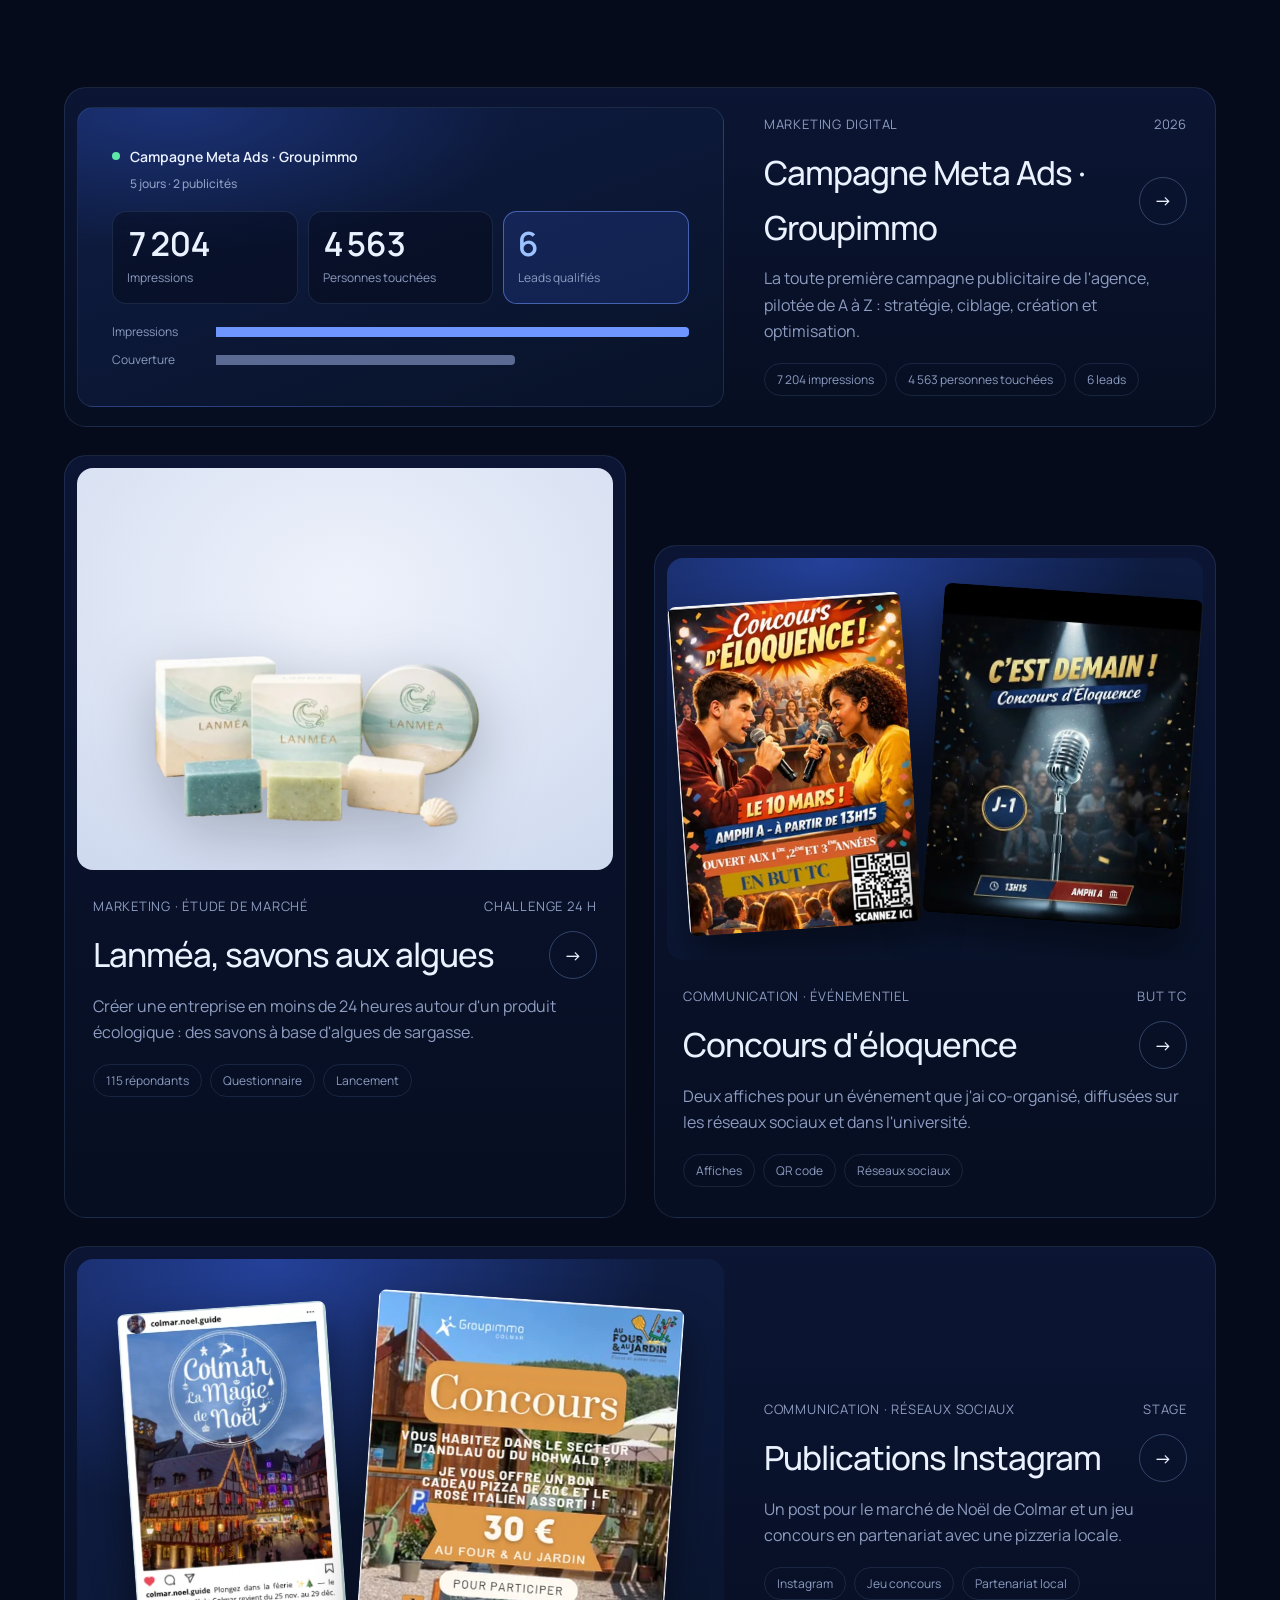
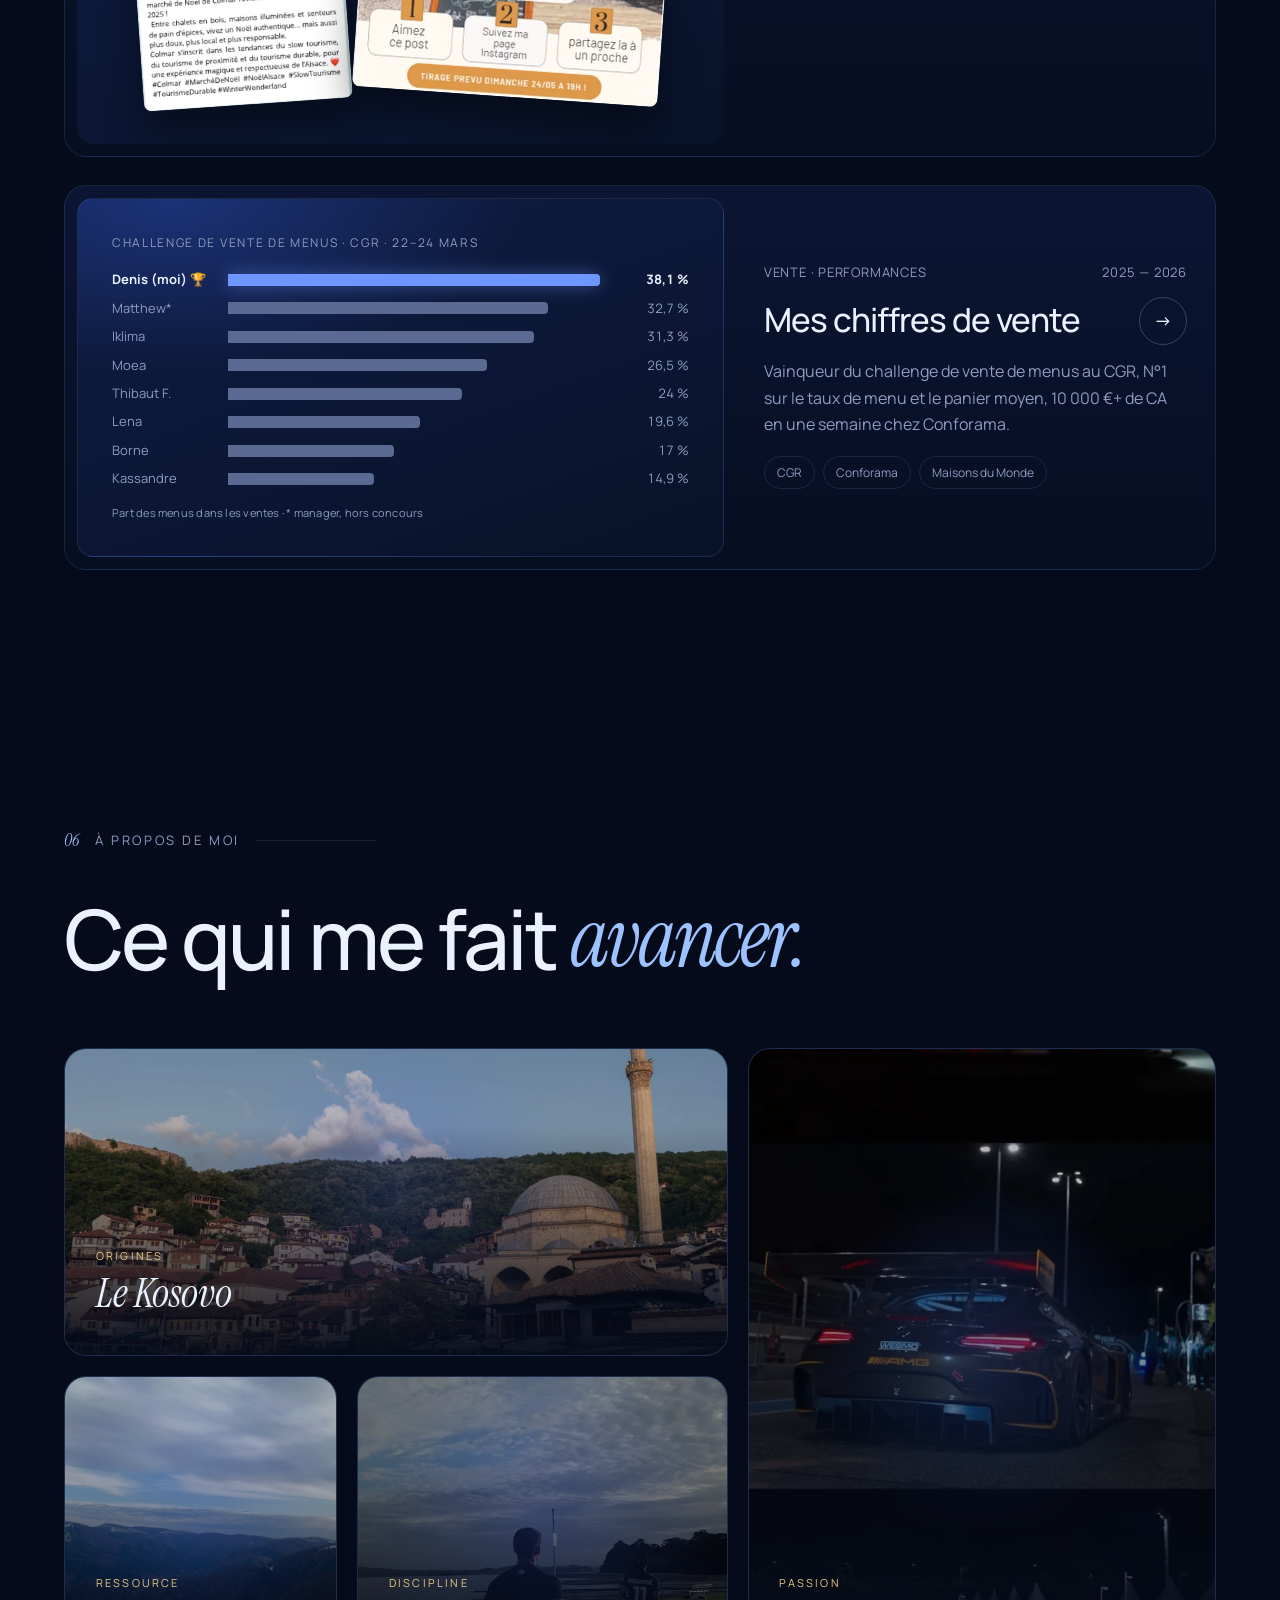
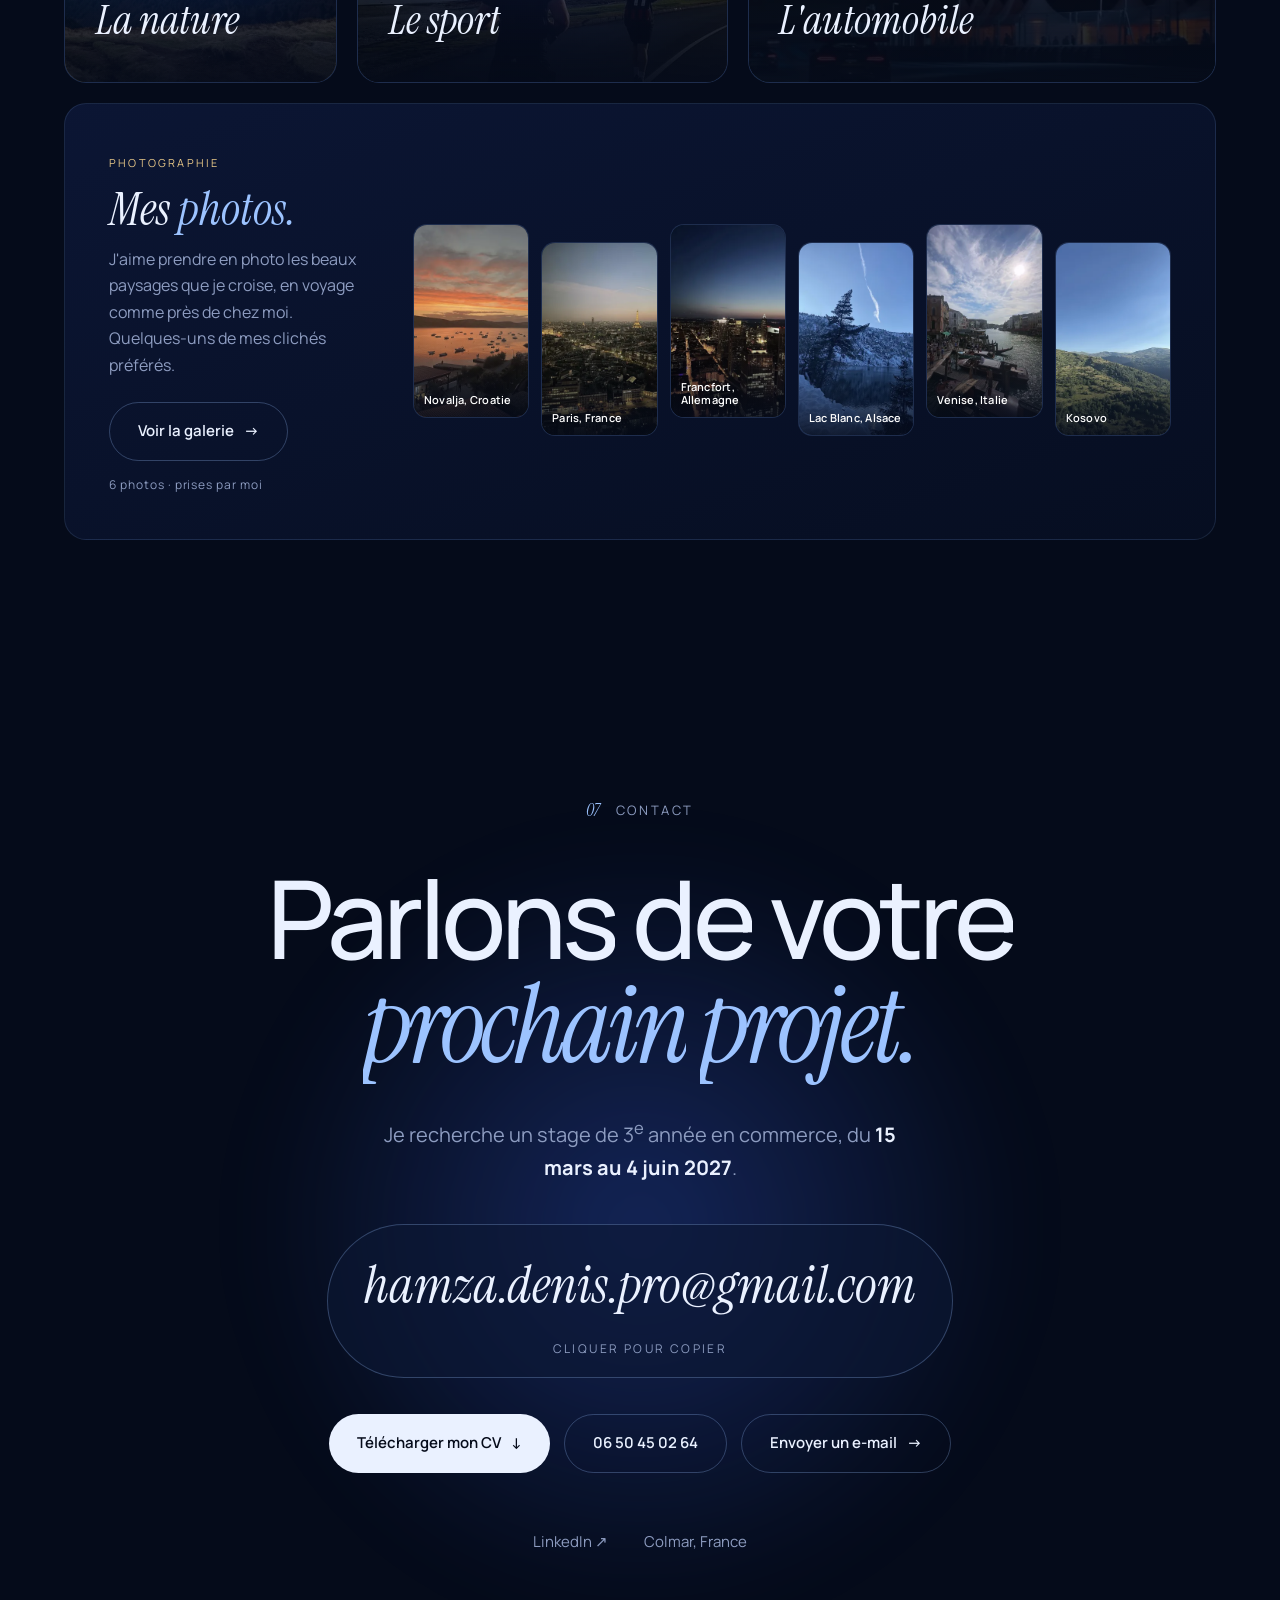
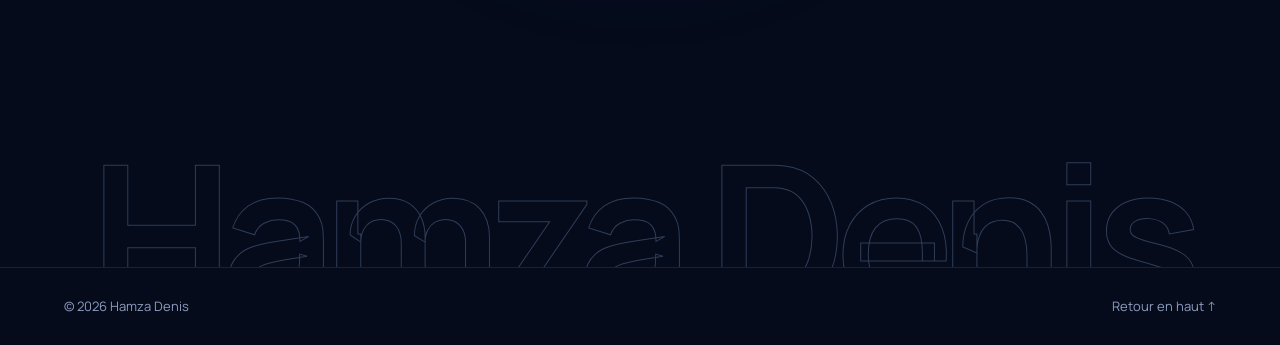
==== commit ce08d326: "Make Instagram card full width to rebalance project grid Co-Authored-By: Claude Opus 5.5 <noreply@an" ====
--- a/index.html
+++ b/index.html
@@ -419,7 +419,7 @@
         </article>
 
         <!-- Instagram -->
-        <article class="card project reveal" data-cat="com" tabindex="0" data-tilt data-cursor="Voir">
+        <article class="card project project--wide reveal" data-cat="com" tabindex="0" data-tilt data-cursor="Voir">
           <div class="project__media project__media--duo">
             <img src="assets/img/com-noel.webp" alt="Publication Instagram sur le marché de Noël de Colmar" loading="lazy" />
             <img src="assets/img/com-concours.webp" alt="Publication Instagram du jeu concours" loading="lazy" />
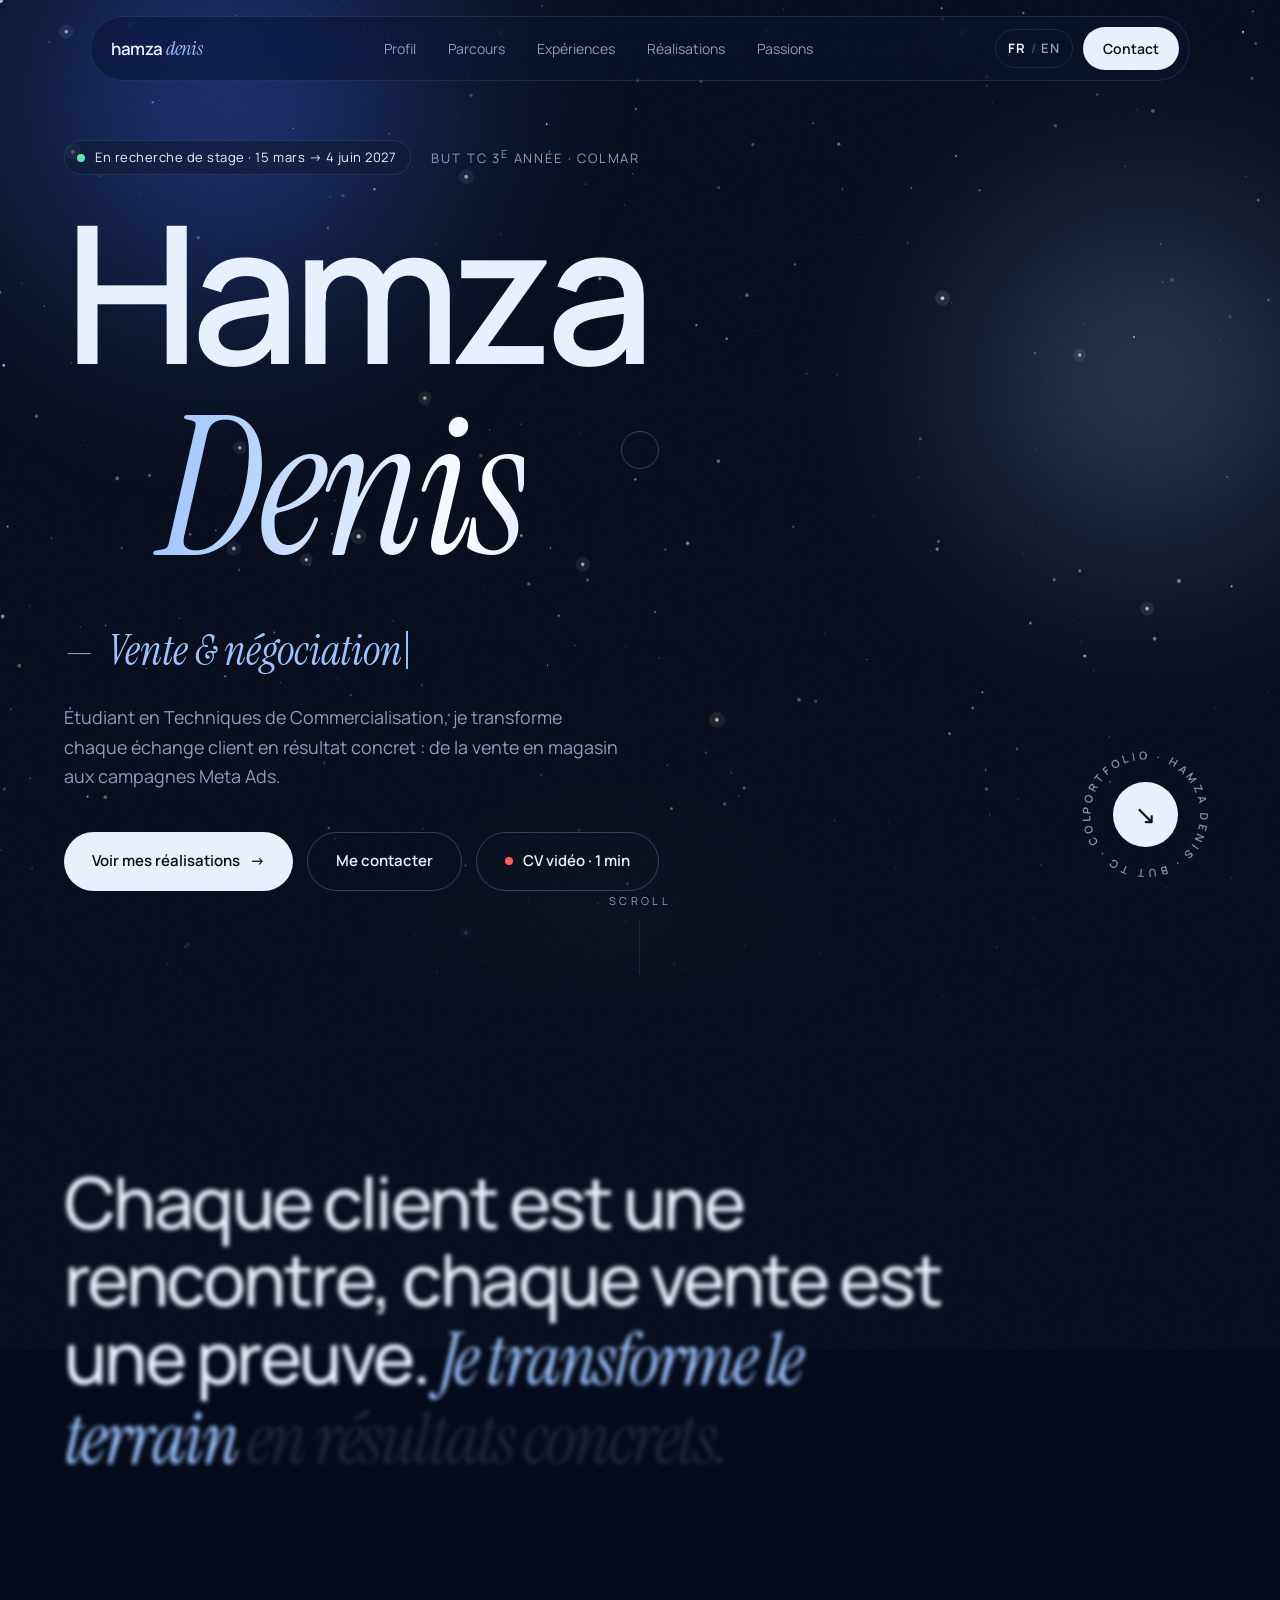
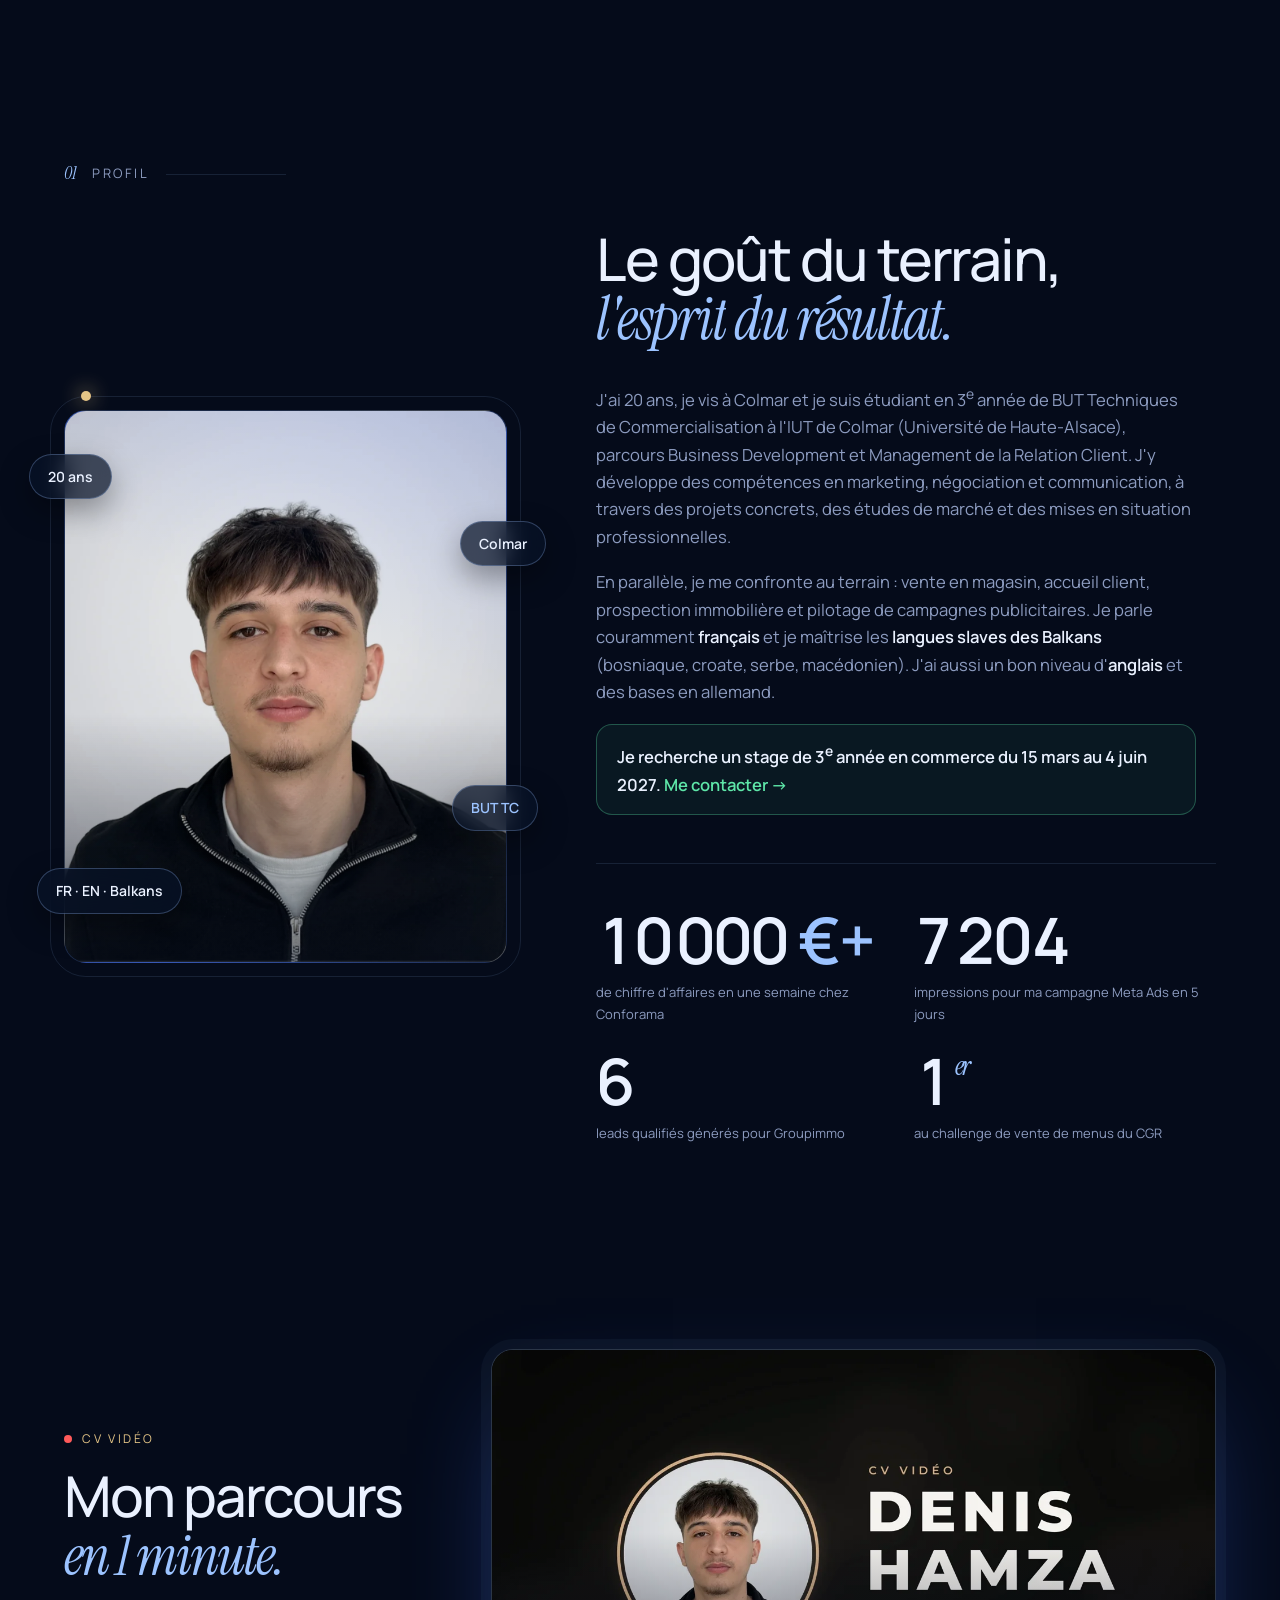
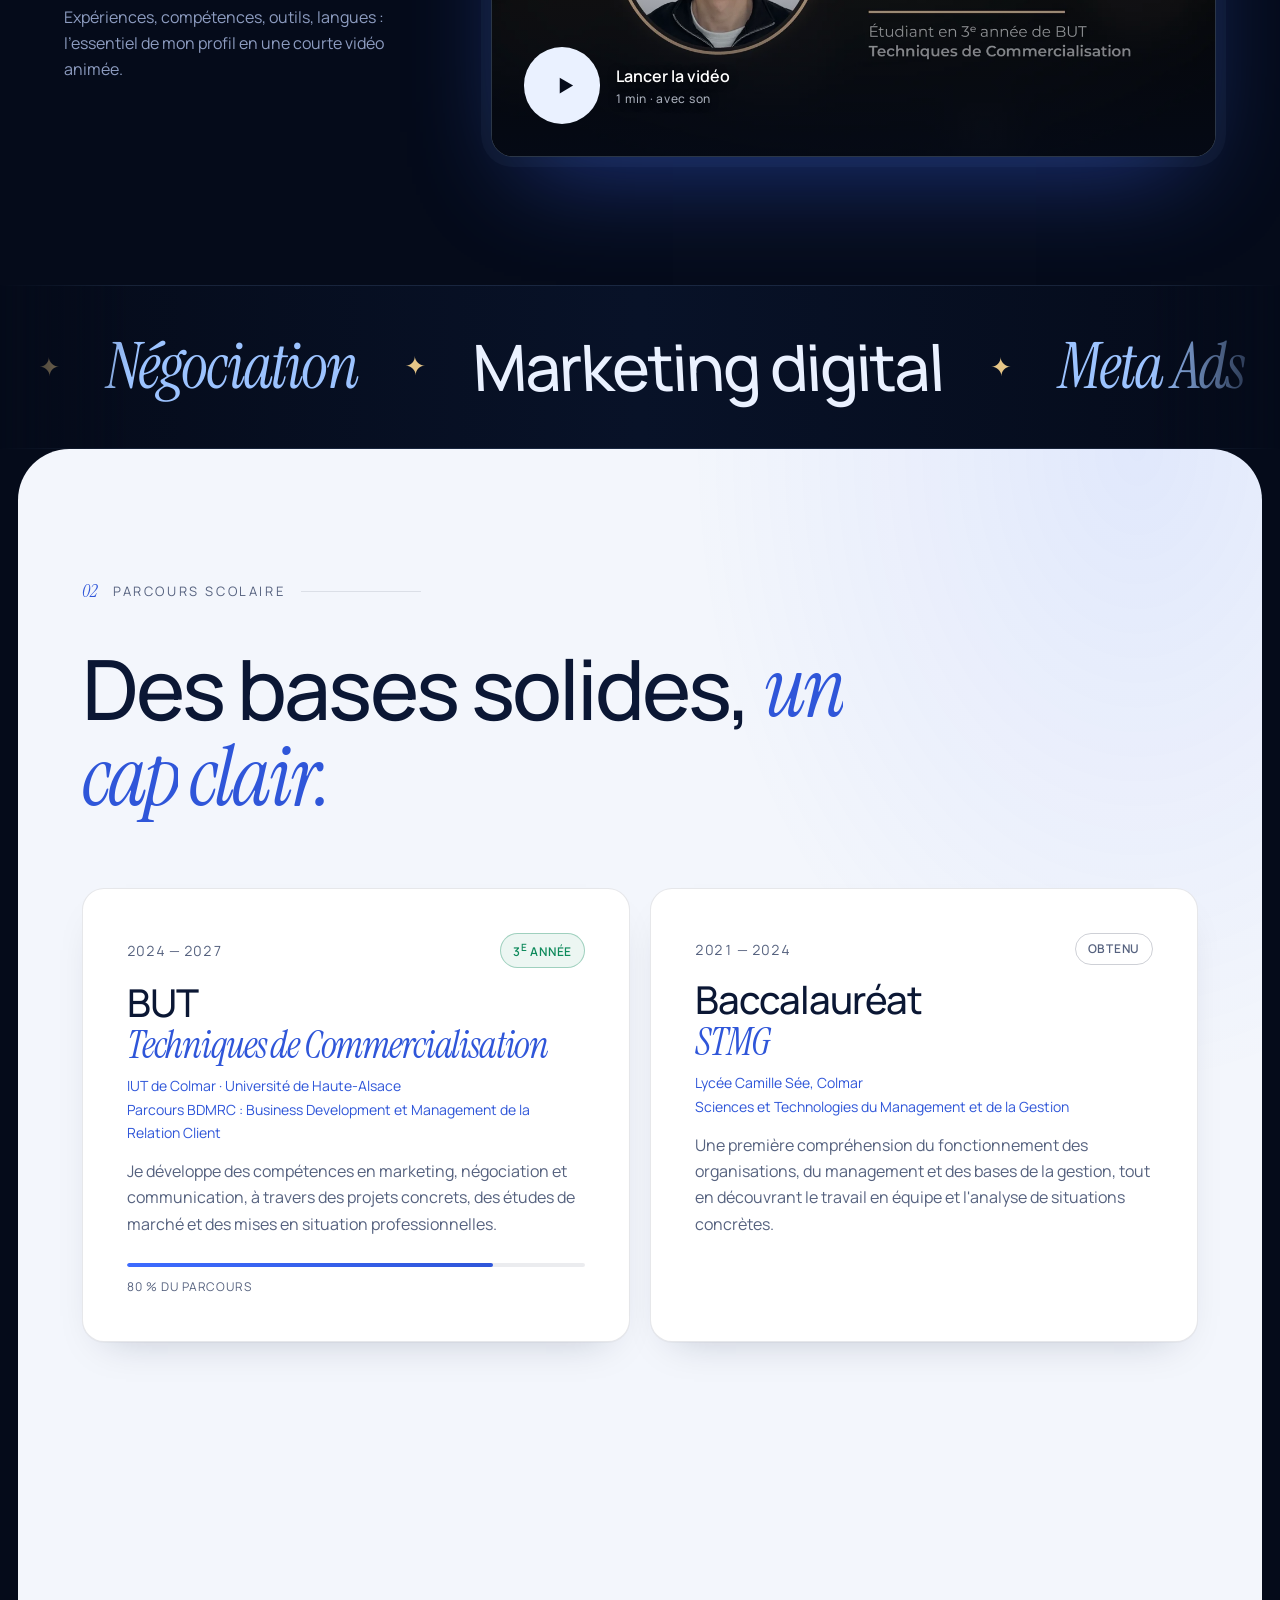
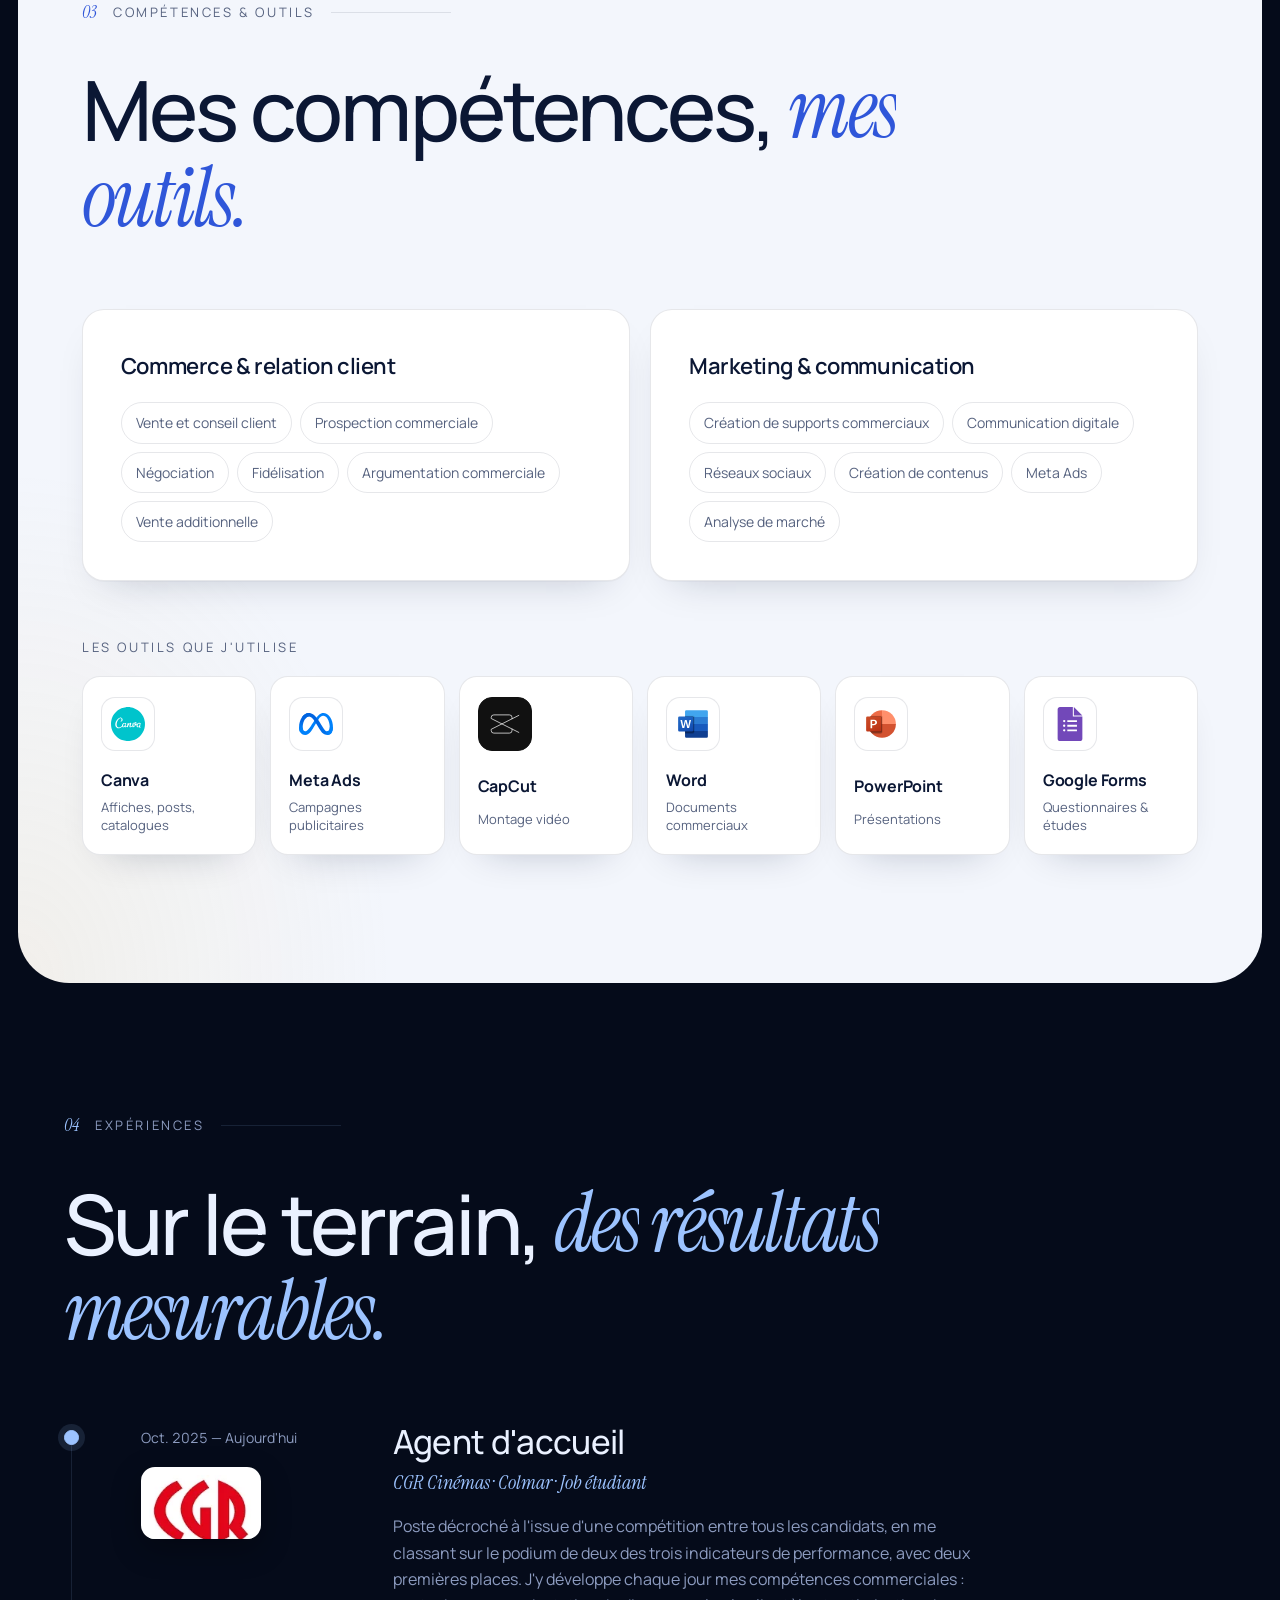
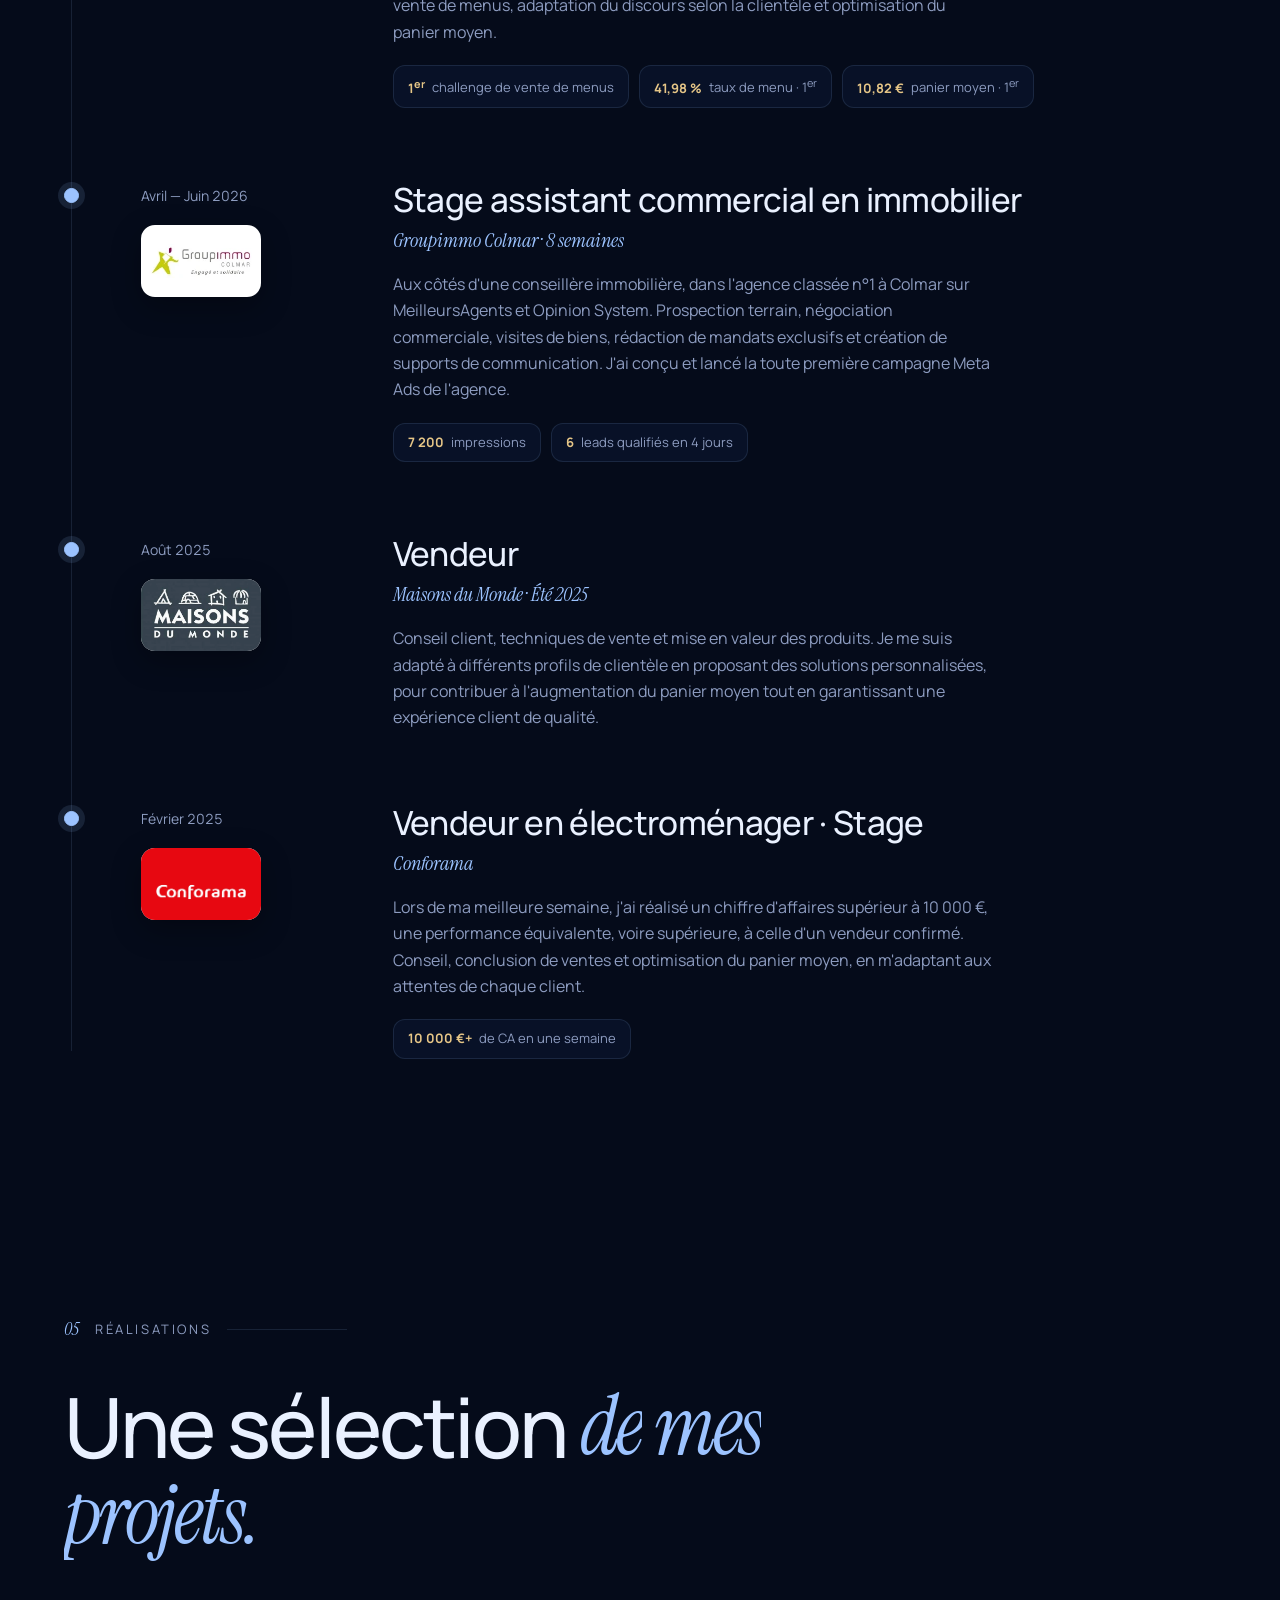
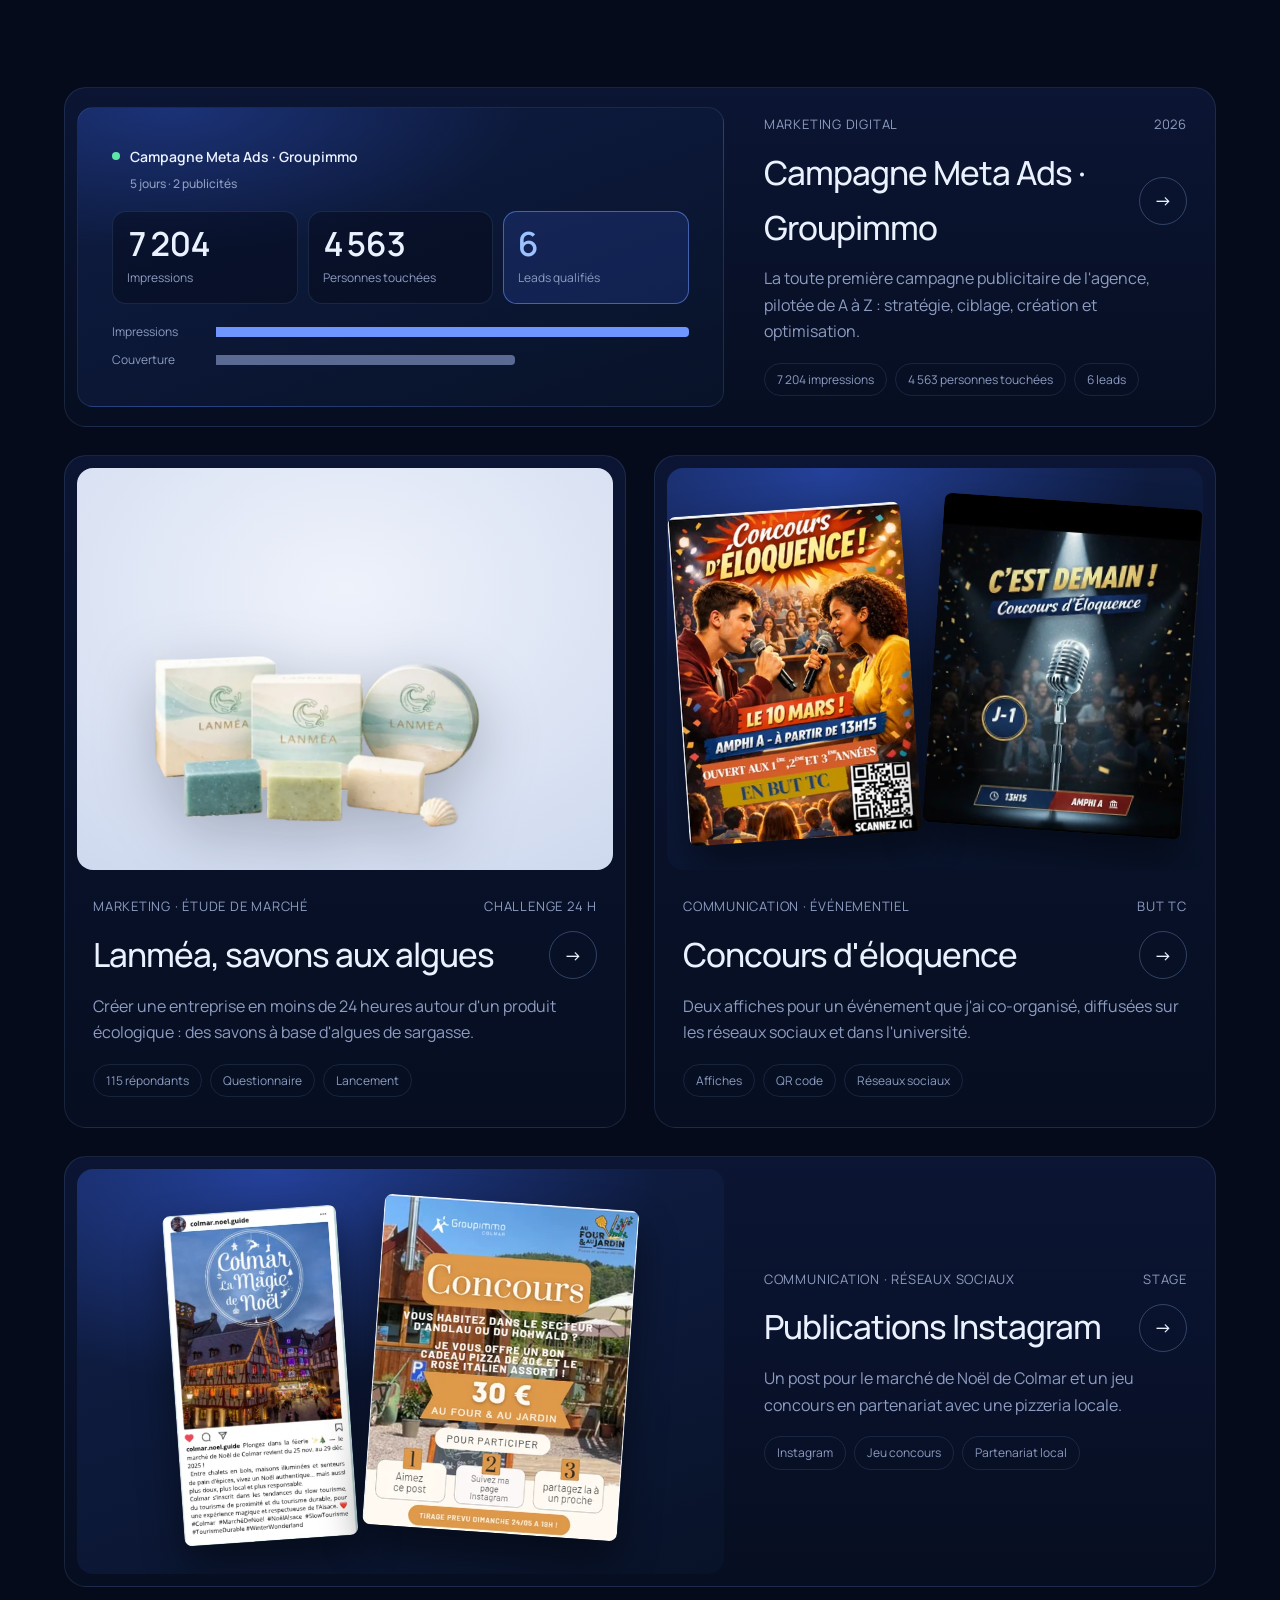
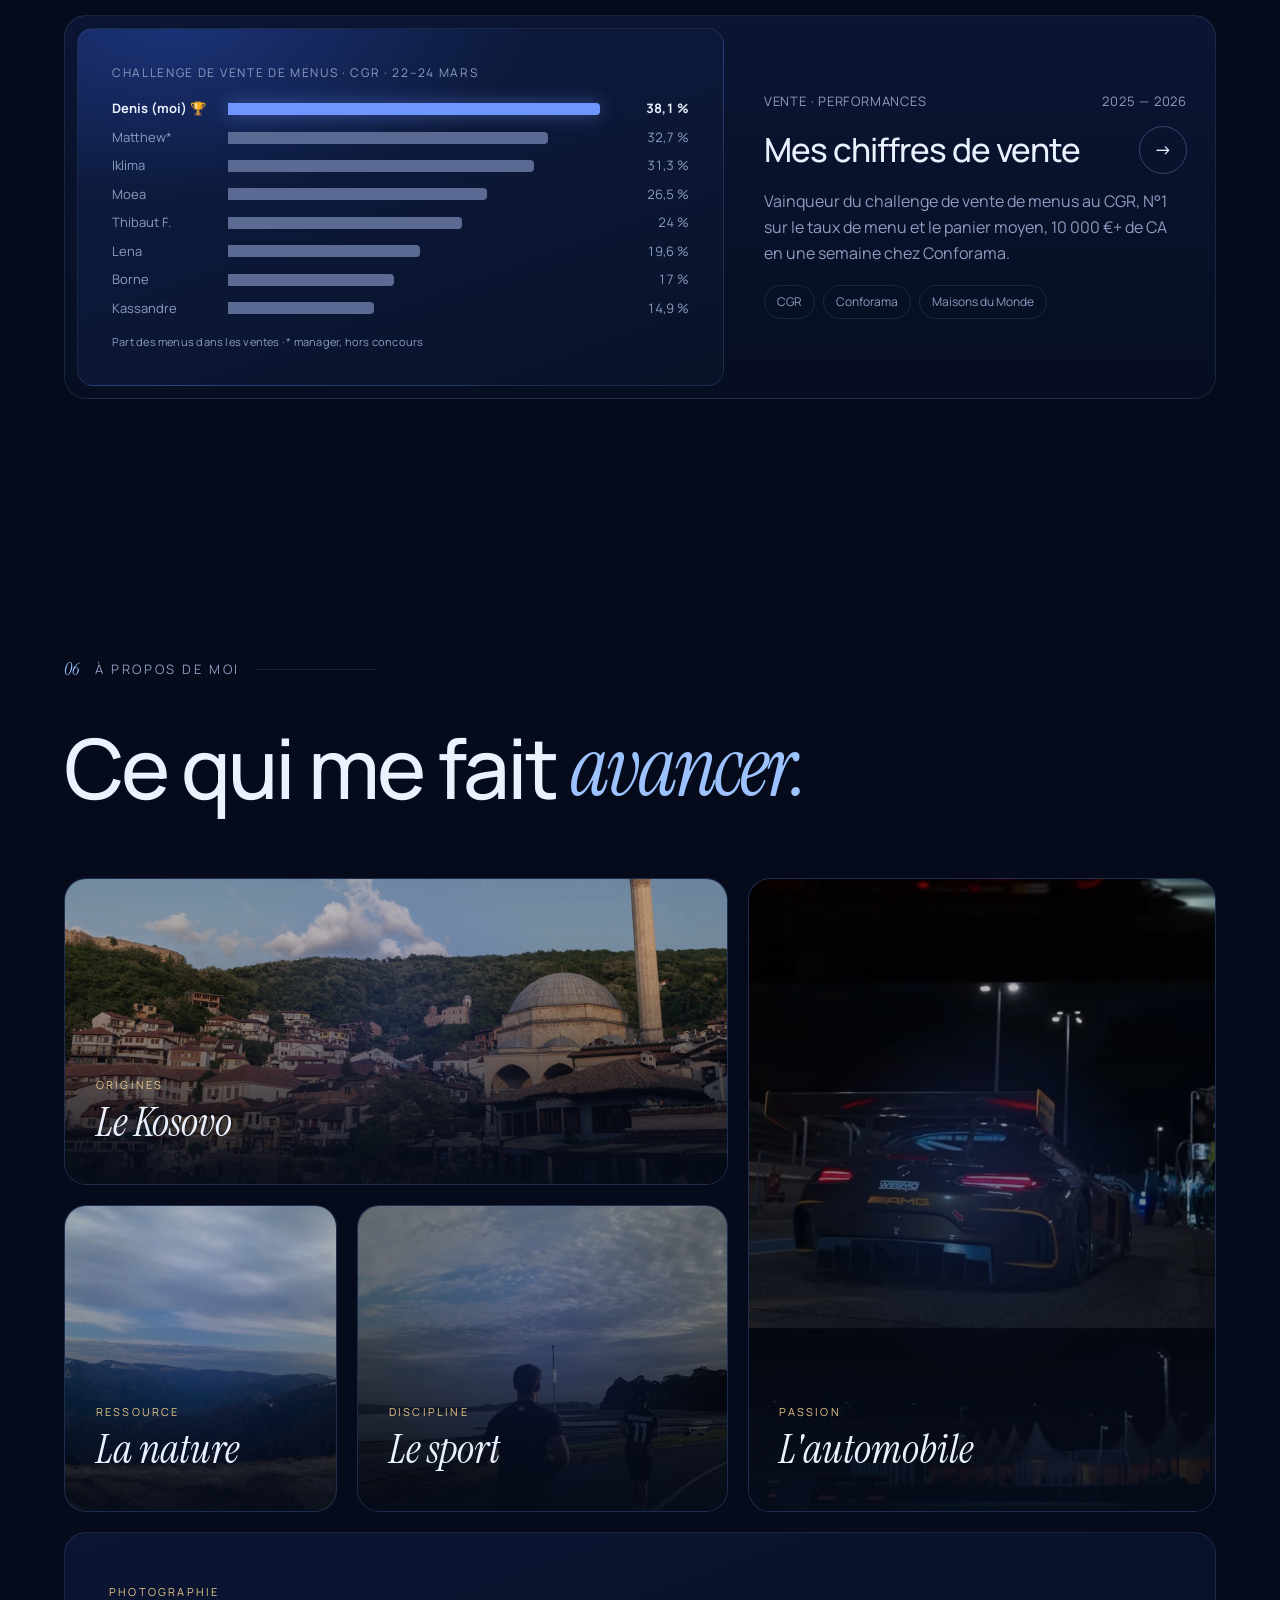
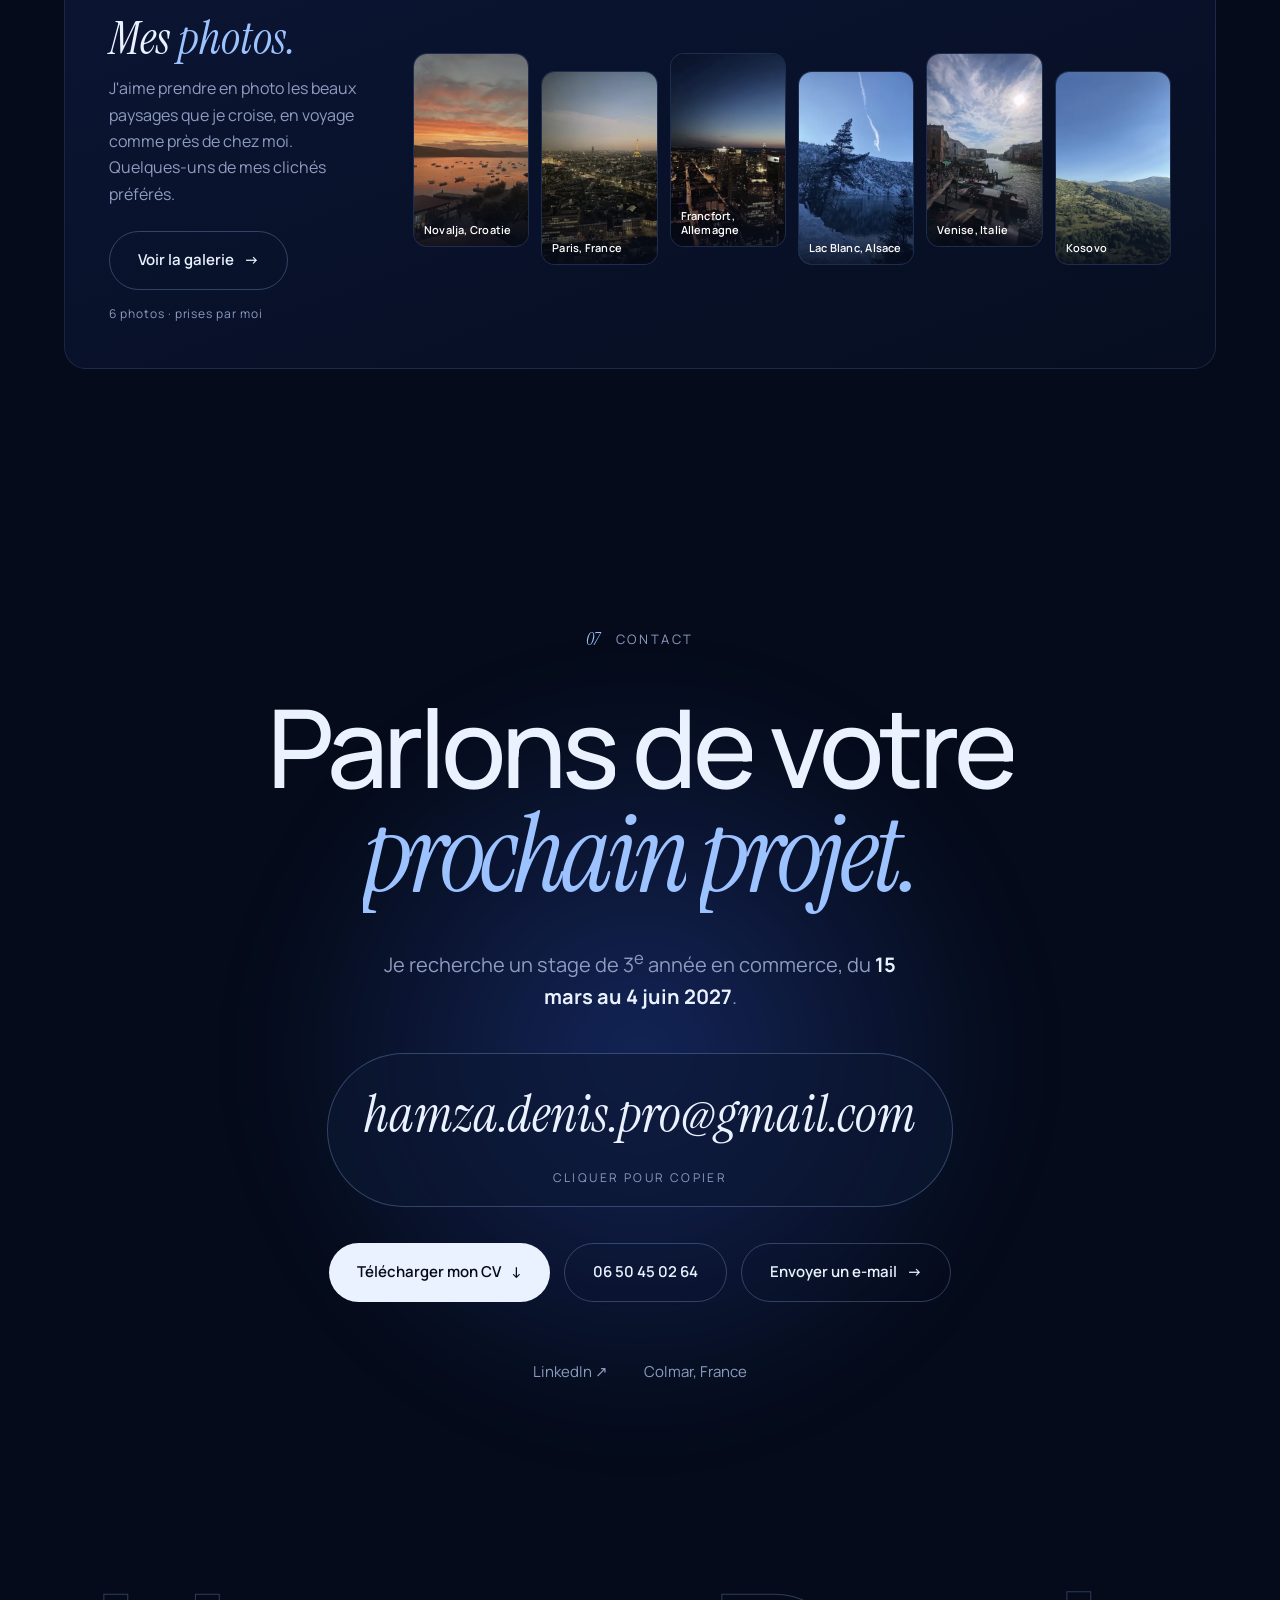
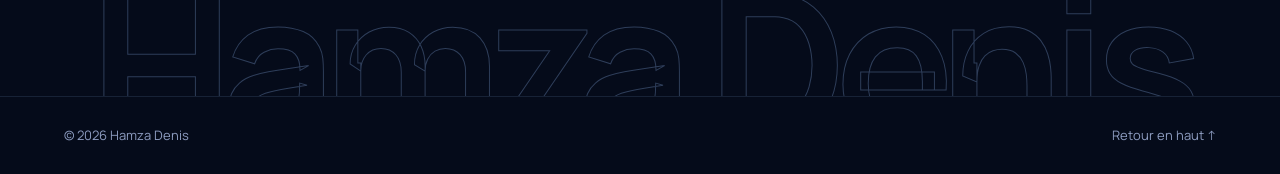
==== commit 97d00880: "Align project cards: drop staggered offsets and shorten wide media Co-Authored-By: Claude Opus 5.5 <" ====
--- a/index.html
+++ b/index.html
@@ -19,7 +19,7 @@
   <link rel="preconnect" href="https://fonts.googleapis.com" />
   <link rel="preconnect" href="https://fonts.gstatic.com" crossorigin />
   <link href="https://fonts.googleapis.com/css2?family=Instrument+Serif:ital@0;1&family=Manrope:wght@300;400;500;600;700&display=swap" rel="stylesheet" />
-  <link rel="stylesheet" href="styles.css?v=202610100816" />
+  <link rel="stylesheet" href="styles.css?v=202610151306" />
 </head>
 <body class="is-loading">
   <div class="loader" aria-hidden="true">
--- a/styles.css
+++ b/styles.css
@@ -1060,3 +1060,13 @@
   .gallery__stage { height: calc(100svh - 120px); }
   .gallery figcaption { flex-direction: column; align-items: center; gap: 4px; }
 }
+
+/* Projects grid: no stagger, aligned rows, compact wide cards */
+.projects__grid { align-items: stretch; }
+.projects__grid .project,
+.projects__grid .project:nth-child(odd):not(.project--wide),
+.projects__grid .project:nth-child(even) { margin-top: 0 !important; }
+.projects__grid .project:not(.project--wide) { display: flex; flex-direction: column; }
+.projects__grid .project:not(.project--wide) .project__body { flex: 1; display: flex; flex-direction: column; }
+.projects__grid .project:not(.project--wide) .tags { margin-top: auto; }
+.project--wide .project__media:not(.project__media--chart) { aspect-ratio: 16 / 10; }
